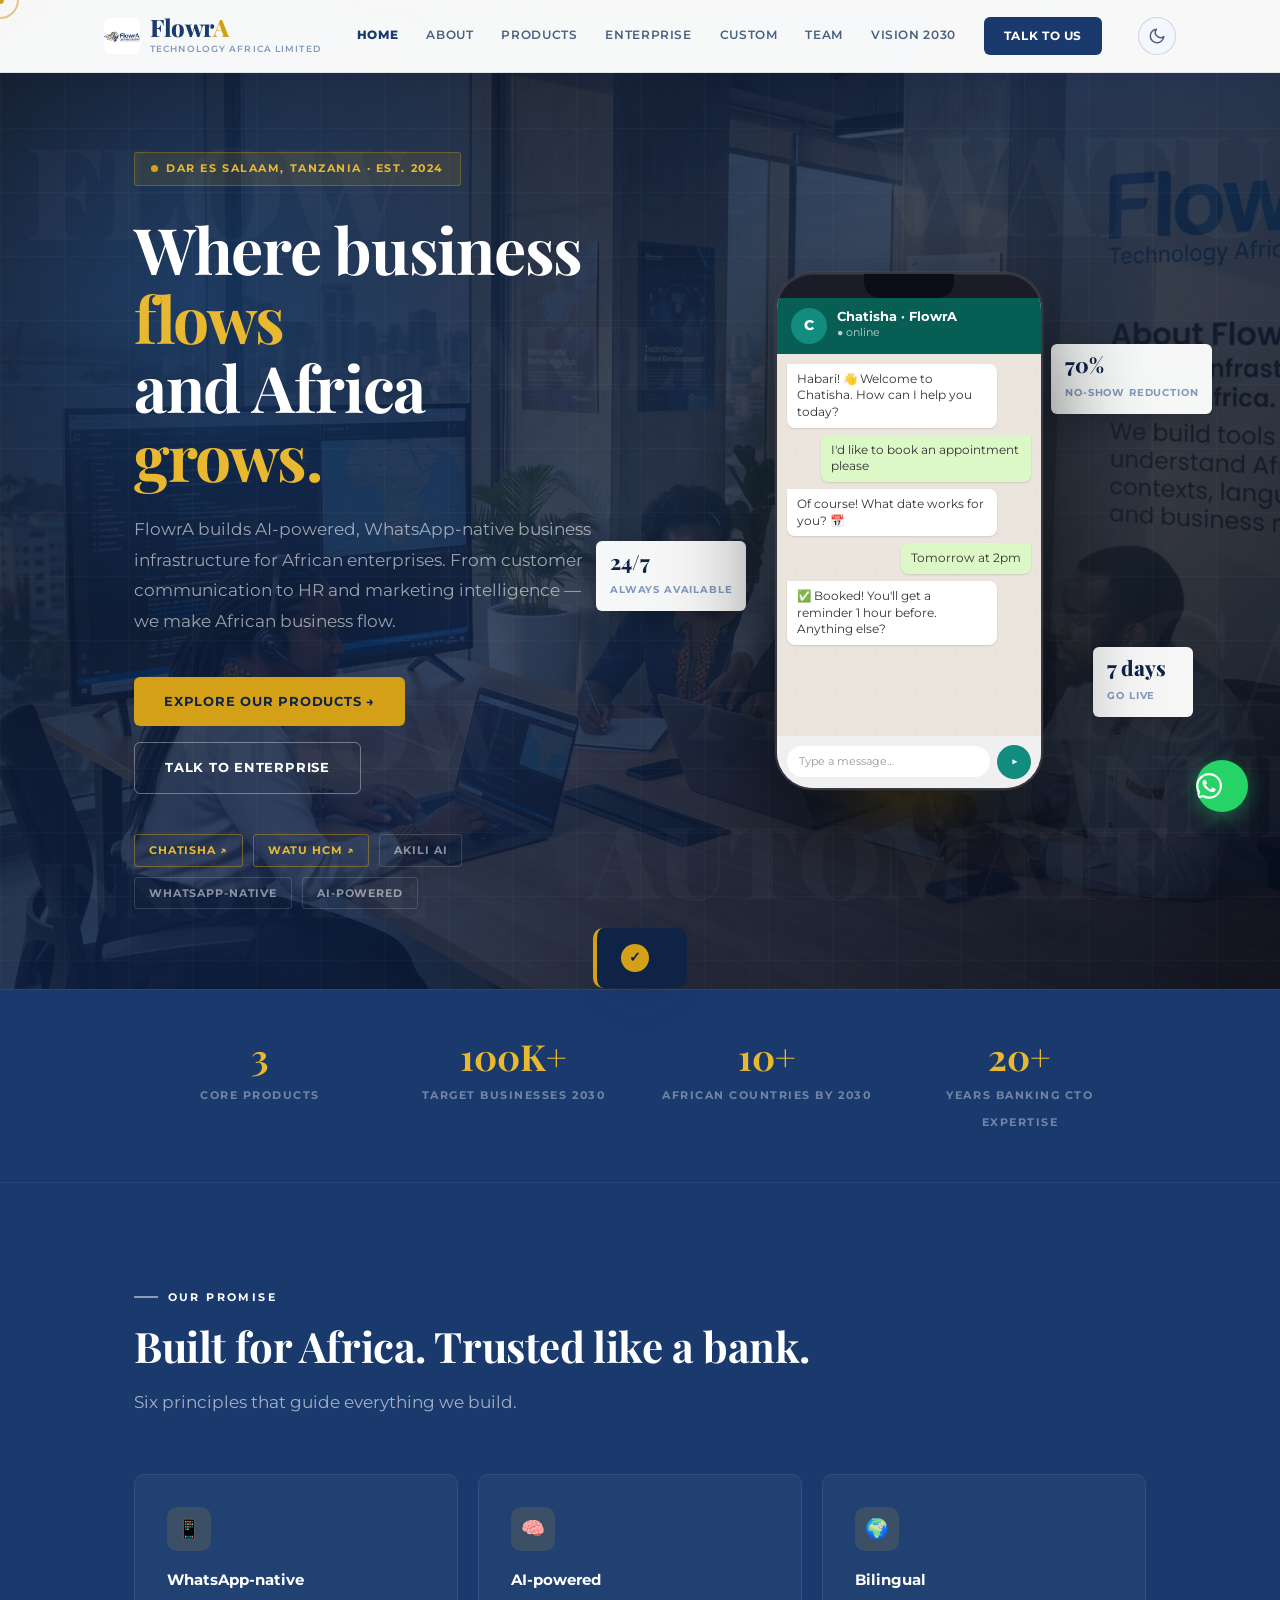
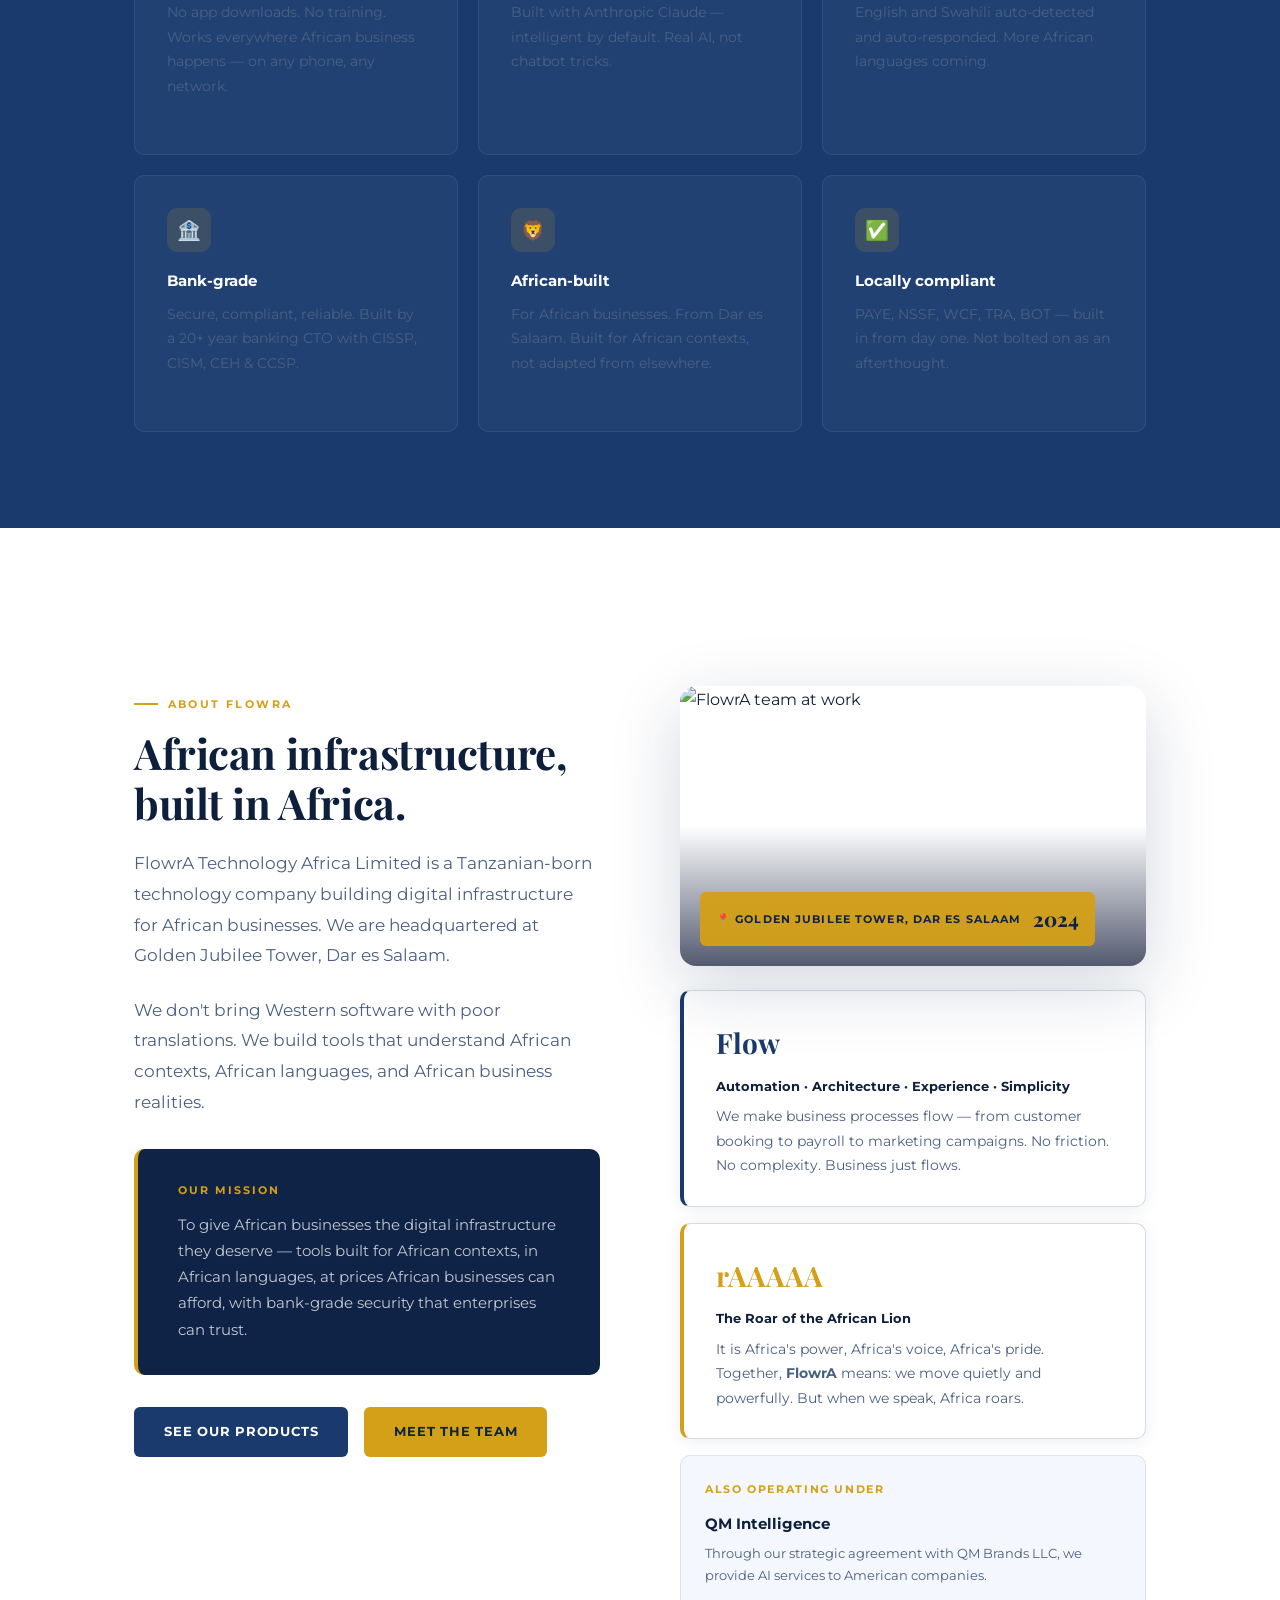
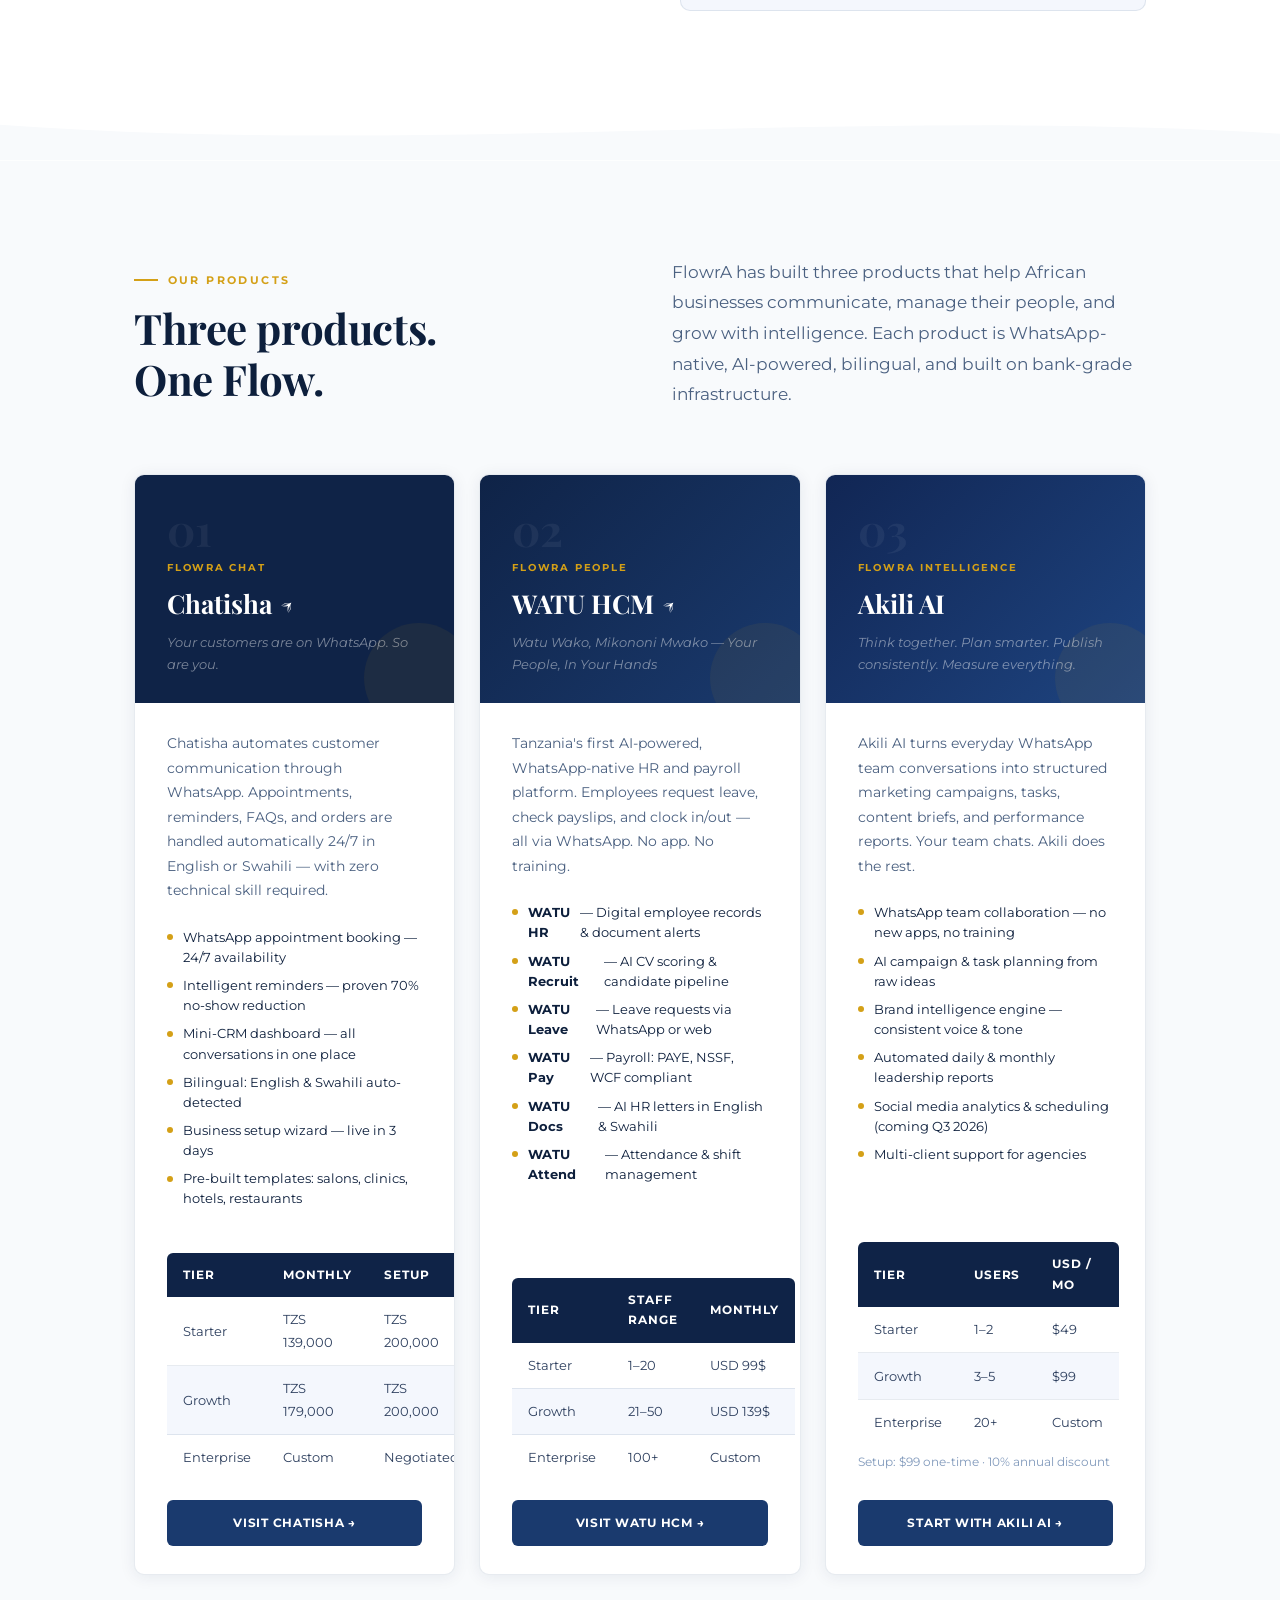
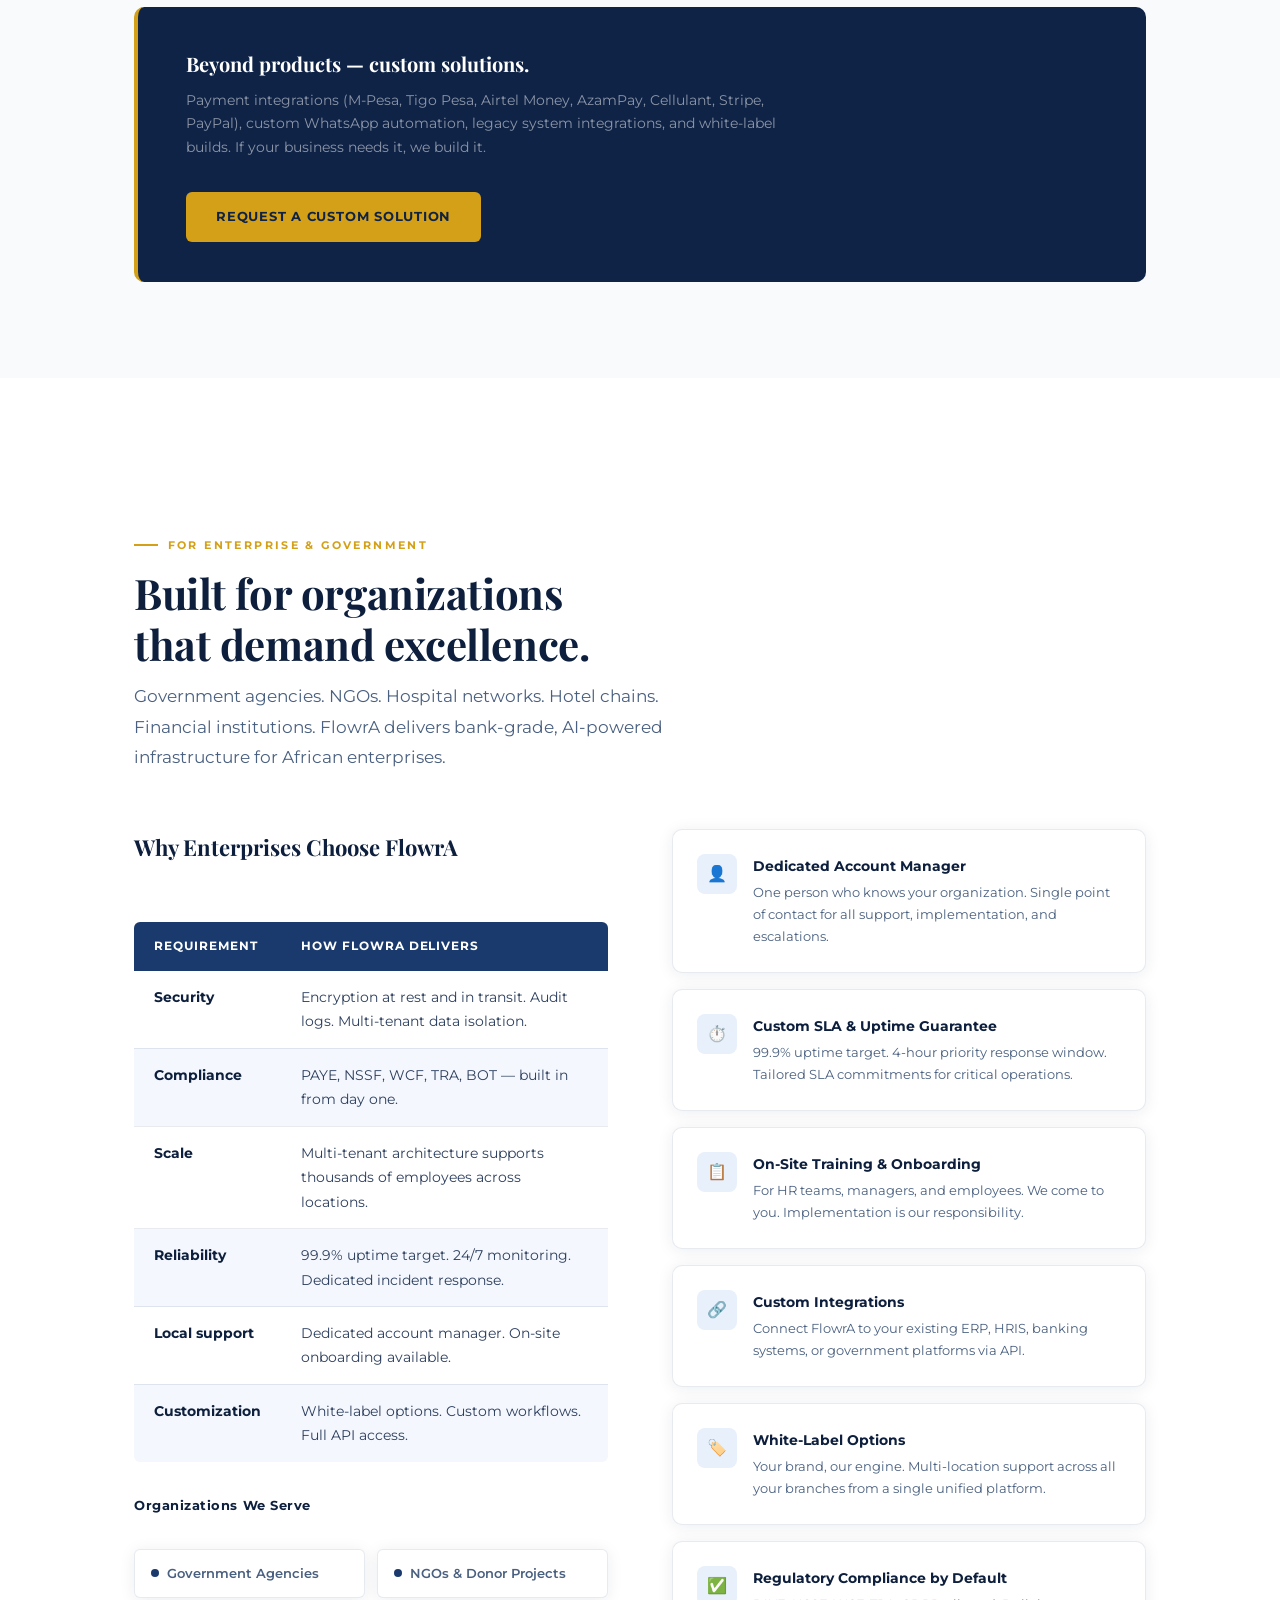
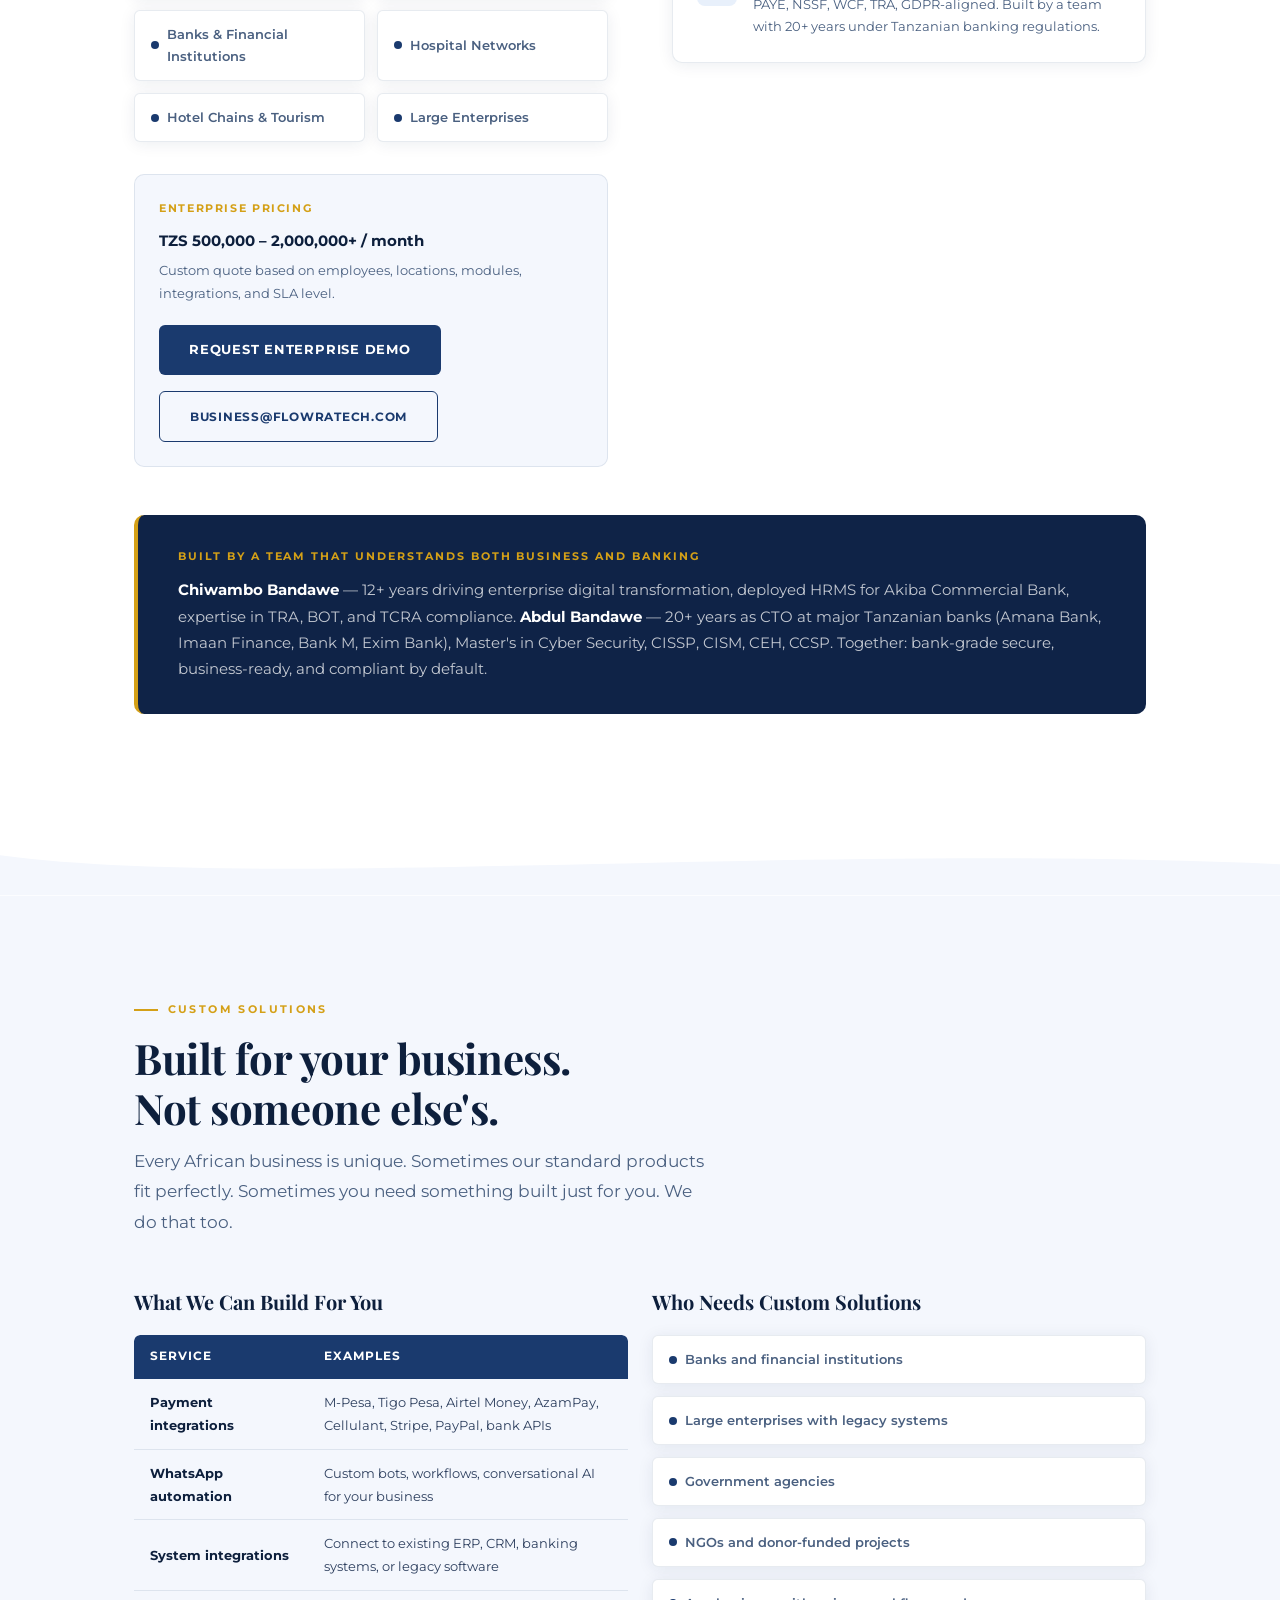
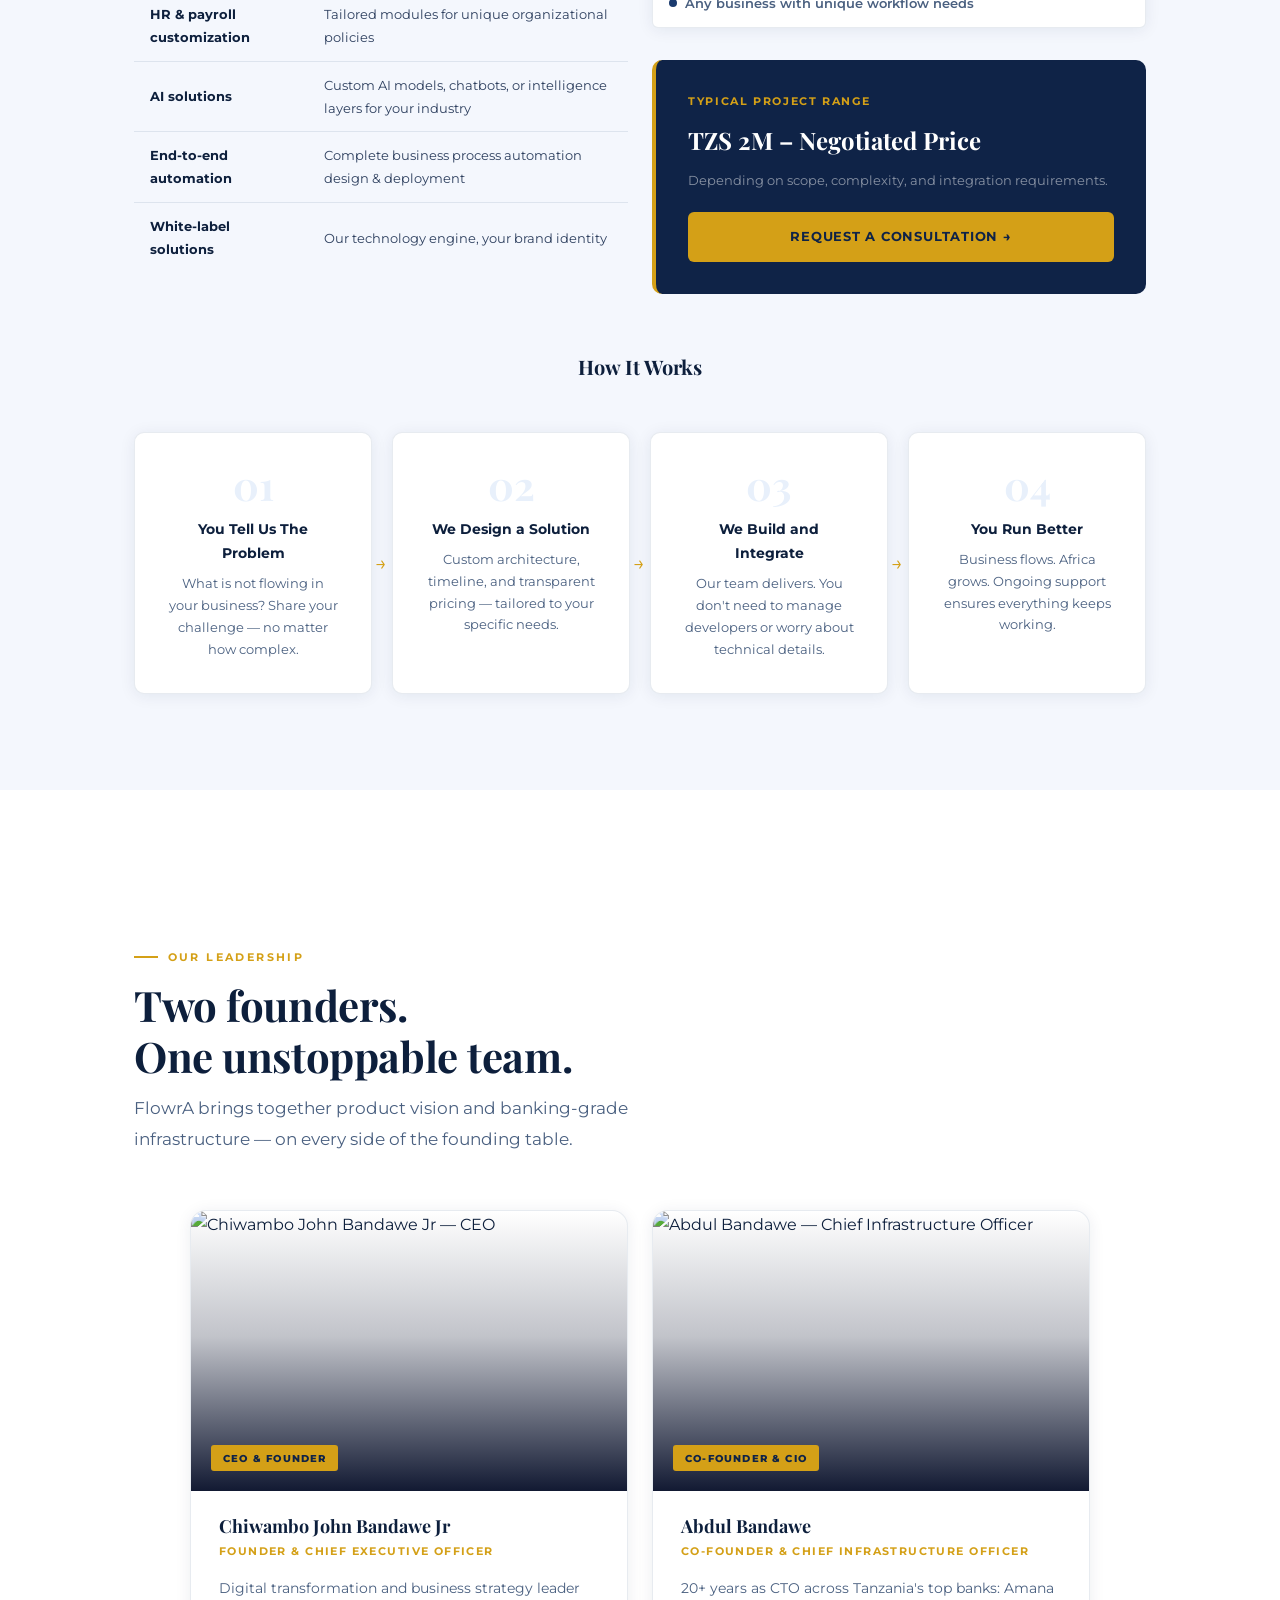
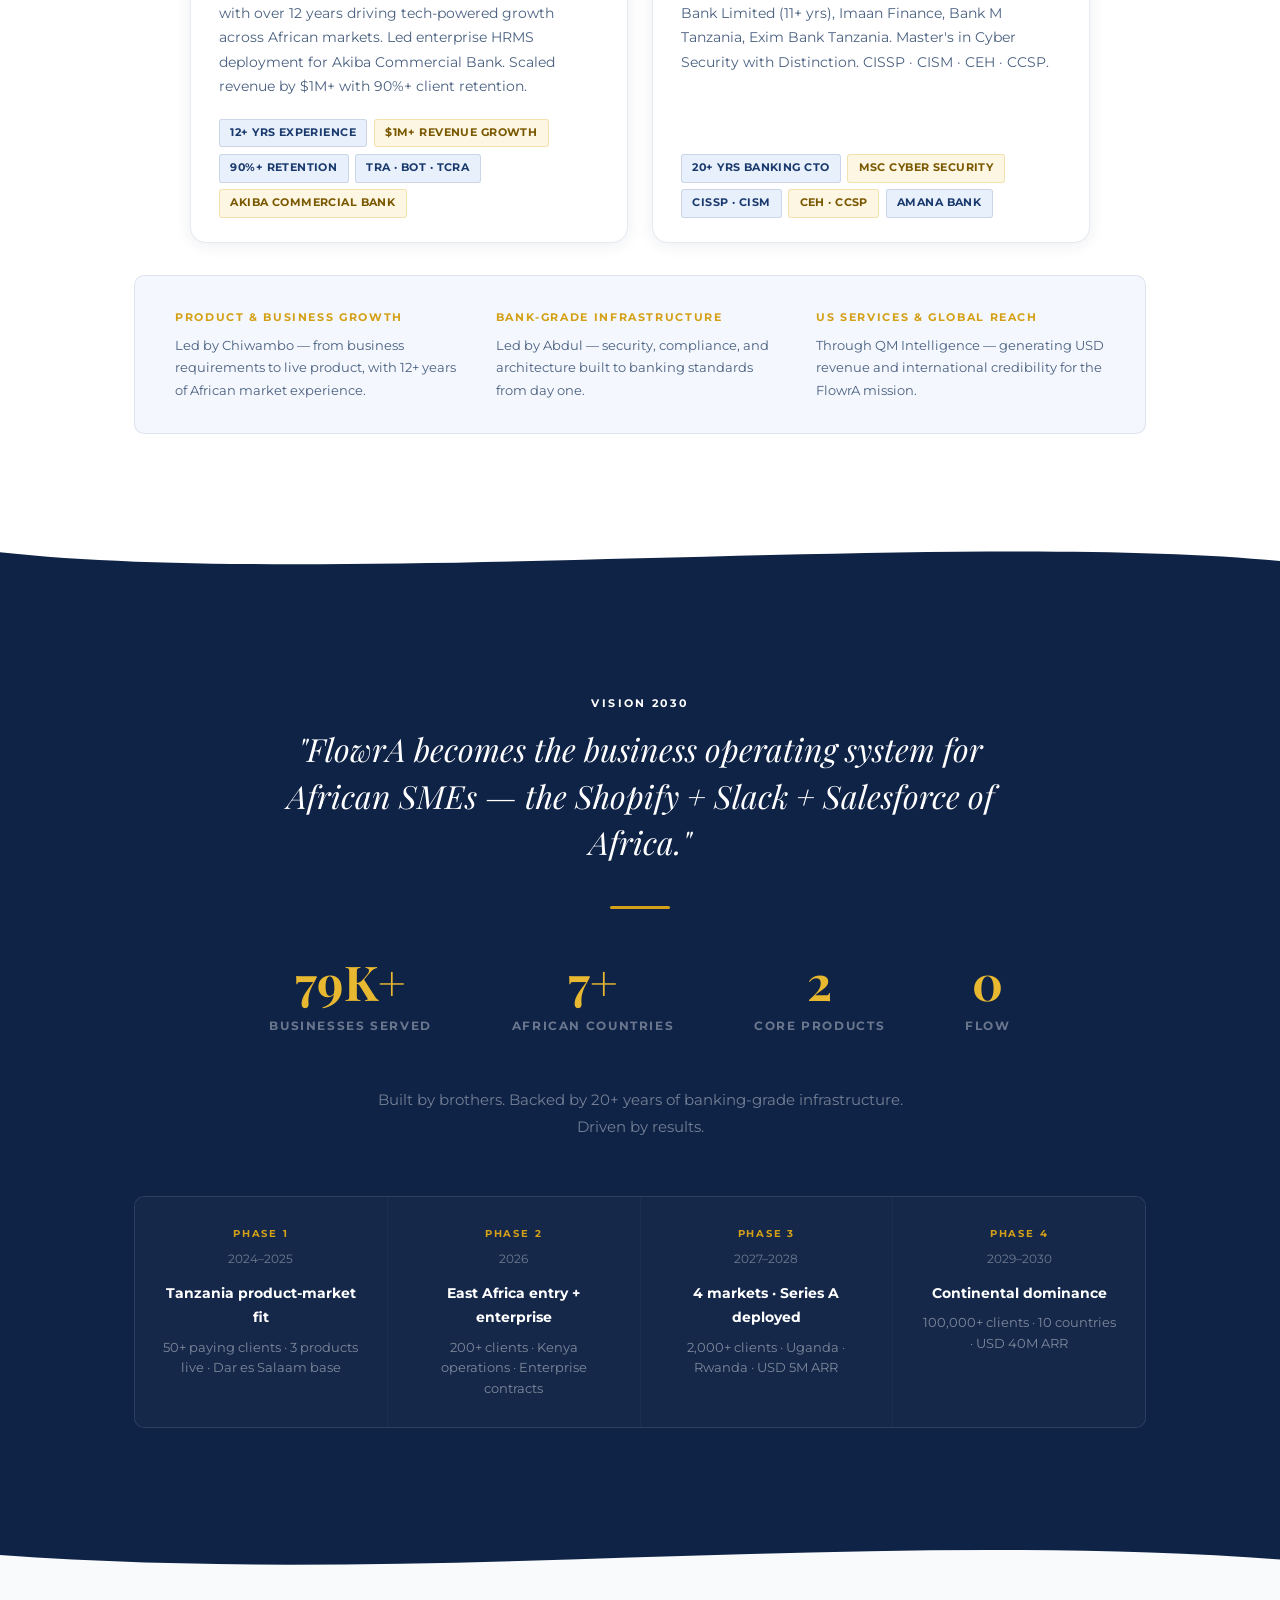
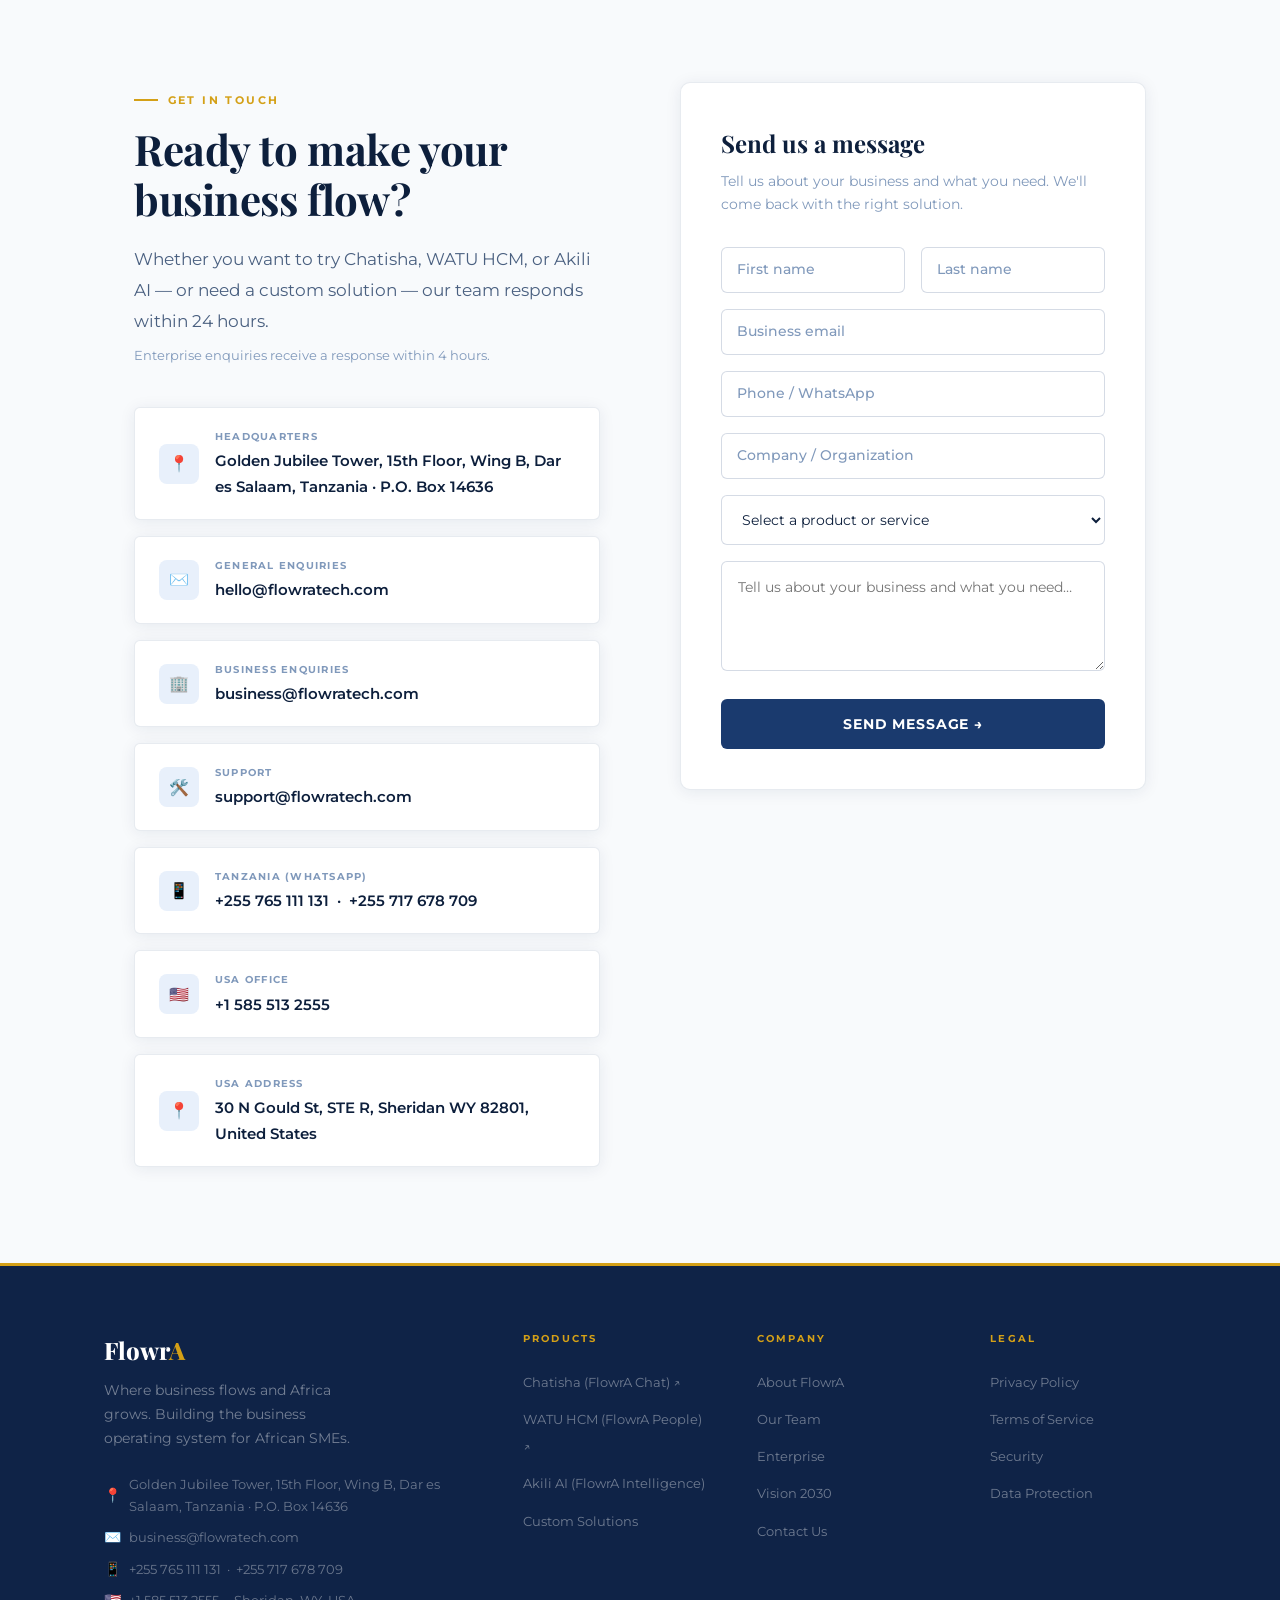
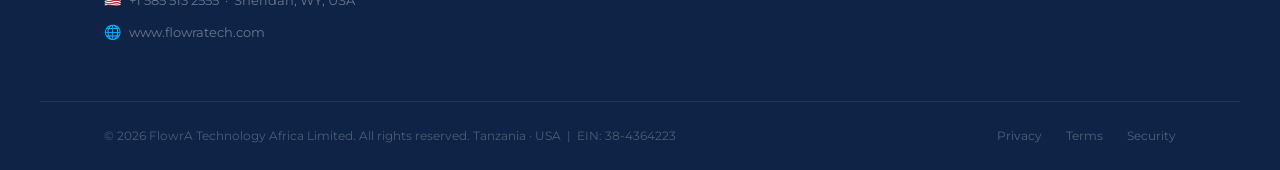
==== index.html @ 3a38d8b1 "Harden nginx: single-source config, HSTS, CSP, no SPA fallback, real 404s - nginx.conf is now tracke" ====
<!DOCTYPE html>
<html lang="en" data-theme="light">
<head>
  <meta charset="UTF-8">
  <meta name="viewport" content="width=device-width, initial-scale=1.0">
  <meta name="description" content="FlowrA Technology Africa Limited — AI-powered, WhatsApp-native business infrastructure for African enterprises. Chatisha, WATU HCM, Akili AI. Built in Dar es Salaam.">
  <meta name="keywords" content="FlowrA, Tanzania, Africa, HR software, WhatsApp automation, AI business tools, Chatisha, WATU HCM, Akili AI, Dar es Salaam">
  <meta name="robots" content="index, follow">
  <meta property="og:title" content="FlowrA Technology Africa — Where Business Flows and Africa Grows">
  <meta property="og:description" content="AI-powered, WhatsApp-native business infrastructure built in Africa for Africa. Chatisha · WATU HCM · Akili AI.">
  <meta property="og:image" content="images/og-image.jpg">
  <meta property="og:type" content="website">
  <meta property="og:url" content="https://www.flowratech.com">
  <meta name="twitter:card" content="summary_large_image">
  <meta name="twitter:title" content="FlowrA Technology Africa">
  <meta name="twitter:description" content="Where business flows and Africa grows.">
  <meta name="twitter:image" content="images/og-image.jpg">
  <link rel="canonical" href="https://www.flowratech.com/">
  <title>FlowrA Technology Africa Limited — Where Business Flows and Africa Grows</title>

  <link rel="icon" href="images/Lion%20Roar%20Flowra.png" type="image/png">
  <link rel="apple-touch-icon" href="images/Lion%20Roar%20Flowra.png">
  <meta name="theme-color" content="#0F2347">
  <link rel="preconnect" href="https://fonts.googleapis.com">
  <link rel="preconnect" href="https://fonts.gstatic.com" crossorigin>
  <link href="https://fonts.googleapis.com/css2?family=Montserrat:wght@300;400;500;600;700;800;900&family=Playfair+Display:ital,wght@0,600;0,700;0,800;1,400&display=swap" rel="stylesheet">
  <link rel="preload" href="images/hero-bg.png" as="image">

  <link rel="stylesheet" href="css/animations.css?v=20261019">
  <link rel="stylesheet" href="css/styles.css?v=20261019">
</head>
<body>

  <!-- Site watermark — lion logo ghost -->
  <div class="site-watermark" aria-hidden="true"></div>

  <!-- Progress Bar -->
  <div id="progress-bar" aria-hidden="true"></div>

  <!-- Loader -->
  <div id="loader" aria-hidden="true" role="status">
    <div class="loader-logo">Flowr<span>A</span></div>
    <div class="loader-tagline">Where business flows and Africa grows</div>
    <div class="loader-bar"><div class="loader-fill"></div></div>
  </div>

  <!-- Custom Cursor -->
  <div id="cursor-dot"  aria-hidden="true"></div>
  <div id="cursor-ring" aria-hidden="true"></div>

  <!-- Toast Notification -->
  <div id="toast" role="alert" aria-live="polite">
    <div class="toast-icon">✓</div>
    <span class="toast-msg"></span>
  </div>

  <!-- ════════════════ NAV ════════════════ -->
  <nav id="nav" role="navigation" aria-label="Main navigation">
    <div class="nav-inner">

      <a href="#home" class="nav-logo" aria-label="FlowrA Home">
        <img src="images/flowra-logo.png" alt="FlowrA" class="nav-logo-img">
        <div>
          <div class="nav-logo-mark">Flowr<span>A</span></div>
          <div class="nav-logo-sub">Technology Africa Limited</div>
        </div>
      </a>

      <div class="nav-links">
        <a href="#home">Home</a>
        <a href="#about">About</a>
        <a href="#products">Products</a>
        <a href="#enterprise">Enterprise</a>
        <a href="#custom">Custom</a>
        <a href="#team">Team</a>
        <a href="#vision">Vision 2030</a>
        <a href="#contact" class="nav-cta">Talk to us</a>
      </div>

      <div class="nav-actions">
        <button id="theme-toggle" class="theme-btn" aria-label="Toggle dark/light mode">
          <!-- Moon: shown in light mode -->
          <svg class="theme-icon icon-moon" viewBox="0 0 24 24" fill="none" stroke="currentColor" stroke-width="2" stroke-linecap="round" stroke-linejoin="round">
            <path d="M21 12.79A9 9 0 1 1 11.21 3 7 7 0 0 0 21 12.79z"/>
          </svg>
          <!-- Sun: shown in dark mode -->
          <svg class="theme-icon icon-sun" viewBox="0 0 24 24" fill="none" stroke="currentColor" stroke-width="2" stroke-linecap="round" stroke-linejoin="round">
            <circle cx="12" cy="12" r="5"/>
            <line x1="12" y1="1"  x2="12" y2="3"/>
            <line x1="12" y1="21" x2="12" y2="23"/>
            <line x1="4.22" y1="4.22"  x2="5.64" y2="5.64"/>
            <line x1="18.36" y1="18.36" x2="19.78" y2="19.78"/>
            <line x1="1"  y1="12" x2="3"  y2="12"/>
            <line x1="21" y1="12" x2="23" y2="12"/>
            <line x1="4.22" y1="19.78" x2="5.64" y2="18.36"/>
            <line x1="18.36" y1="5.64" x2="19.78" y2="4.22"/>
          </svg>
        </button>
        <button class="ham" id="ham" aria-label="Open menu" aria-expanded="false">
          <span></span><span></span><span></span>
        </button>
      </div>

    </div>
  </nav>

  <!-- Mobile Menu -->
  <div class="mob-menu" id="mob-menu" role="dialog" aria-label="Mobile navigation">
    <a href="#home"      >Home</a>
    <a href="#about"     >About</a>
    <a href="#products"  >Products</a>
    <a href="#enterprise">Enterprise</a>
    <a href="#custom"    >Custom Solutions</a>
    <a href="#team"      >Our Team</a>
    <a href="#vision"    >Vision 2030</a>
    <a href="#contact"    class="mob-cta">Talk to us →</a>
  </div>

  <!-- ════════════════ HERO ════════════════ -->
  <section id="home">
    <div id="hero">

      <!-- Background layers -->
      <div class="hero-mesh"  aria-hidden="true"></div>
      <div class="hero-grid"  aria-hidden="true"></div>

      <!-- Floating words -->
      <div class="floating-words" aria-hidden="true">
        <span class="fw" style="--x:2%;  --y:8%;  --sz:clamp(4rem,10vw,12rem); --dur:22s; --dly:0s">FLOW</span>
        <span class="fw" style="--x:54%; --y:52%; --sz:clamp(5rem,14vw,18rem); --dur:29s; --dly:-6s">AFRICA</span>
        <span class="fw" style="--x:14%; --y:65%; --sz:clamp(3.5rem,8vw,10rem);--dur:20s; --dly:-10s">GROW</span>
        <span class="fw" style="--x:68%; --y:6%;  --sz:clamp(4rem,11vw,14rem); --dur:25s; --dly:-14s">WATU</span>
        <span class="fw" style="--x:36%; --y:28%; --sz:clamp(3rem,7vw,9rem);   --dur:33s; --dly:-4s">AKILI</span>
        <span class="fw" style="--x:72%; --y:70%; --sz:clamp(3.5rem,9vw,11rem);--dur:27s; --dly:-18s">CONNECT</span>
        <span class="fw" style="--x:3%;  --y:83%; --sz:clamp(3rem,6vw,8rem);   --dur:21s; --dly:-8s">INNOVATE</span>
        <span class="fw" style="--x:46%; --y:78%; --sz:clamp(3.5rem,8vw,10rem);--dur:24s; --dly:-12s">AUTOMATE</span>
      </div>

      <!-- Hero content grid -->
      <div class="hero-inner">

        <!-- Left: text -->
        <div class="hero-content">
          <div class="hero-badge a1">
            <span class="hero-badge-dot"></span>
            Dar es Salaam, Tanzania · Est. 2024
          </div>
          <h1 class="hero-h1 a2">
            Where business <em>flows</em><br>and Africa <em>grows.</em>
          </h1>
          <p class="hero-sub a3">FlowrA builds AI-powered, WhatsApp-native business infrastructure for African enterprises. From customer communication to HR and marketing intelligence — we make African business flow.</p>
          <div class="hero-btns a4">
            <a href="#products"   class="btn btn-gold">Explore our products →</a>
            <a href="#enterprise" class="btn btn-outline-white">Talk to enterprise</a>
          </div>
          <div class="hero-pills a4">
            <a href="https://www.chatisha.com" target="_blank" rel="noopener noreferrer" class="hero-pill hero-pill-link">Chatisha ↗</a>
            <a href="https://www.watuhcm.com" target="_blank" rel="noopener noreferrer" class="hero-pill hero-pill-link">WATU HCM ↗</a>
            <span class="hero-pill">Akili AI</span>
            <span class="hero-pill">WhatsApp-native</span>
            <span class="hero-pill">AI-powered</span>
          </div>
        </div>

        <!-- Right: phone mockup -->
        <div class="hero-visual a3" aria-label="Chatisha WhatsApp product preview">
          <div class="phone-outer">
            <div class="phone-frame">
              <div class="phone-notch"></div>
              <div class="phone-screen">

                <div class="wa-header">
                  <div class="wa-av">C</div>
                  <div>
                    <div class="wa-name">Chatisha · FlowrA</div>
                    <div class="wa-online">● online</div>
                  </div>
                </div>

                <div class="wa-body" id="wa-messages">
                  <div class="wa-msg wa-recv msg-1"><span>Habari! 👋 Welcome to Chatisha. How can I help you today?</span></div>
                  <div class="wa-msg wa-sent msg-2"><span>I'd like to book an appointment please</span></div>
                  <div class="wa-msg wa-recv msg-3"><span>Of course! What date works for you? 📅</span></div>
                  <div class="wa-msg wa-sent msg-4"><span>Tomorrow at 2pm</span></div>
                  <div class="wa-msg wa-recv msg-5"><span>✅ Booked! You'll get a reminder 1 hour before. Anything else?</span></div>
                </div>

                <div class="wa-input-bar">
                  <div class="wa-input-box">Type a message…</div>
                  <div class="wa-send-btn">▶</div>
                </div>

              </div>
            </div>
            <div class="phone-glow" aria-hidden="true"></div>
          </div>

          <!-- Floating stat badges -->
          <div class="hv-badge hv-b1" aria-label="70% no-show reduction">
            <span class="hv-num">70%</span>
            <span class="hv-lbl">No-show reduction</span>
          </div>
          <div class="hv-badge hv-b2" aria-label="Available 24/7">
            <span class="hv-num">24/7</span>
            <span class="hv-lbl">Always available</span>
          </div>
          <div class="hv-badge hv-b3" aria-label="Go live in 3 days">
            <span class="hv-num">7 days</span>
            <span class="hv-lbl">Go live</span>
          </div>
        </div>

      </div><!-- /hero-inner -->
    </div><!-- /hero -->

    <!-- Stats Bar -->
    <div class="stats-bar">
      <div class="stats-inner reveal-group">
        <div class="stat-item">
          <span class="stat-num counter" data-target="3" data-suffix="">3</span>
          <span class="stat-lbl">Core Products</span>
        </div>
        <div class="stat-item">
          <span class="stat-num counter" data-target="100" data-suffix="K+">100K+</span>
          <span class="stat-lbl">Target Businesses 2030</span>
        </div>
        <div class="stat-item">
          <span class="stat-num counter" data-target="10" data-suffix="+">10+</span>
          <span class="stat-lbl">African Countries by 2030</span>
        </div>
        <div class="stat-item">
          <span class="stat-num counter" data-target="20" data-suffix="+">20+</span>
          <span class="stat-lbl">Years Banking CTO Expertise</span>
        </div>
      </div>
    </div>

    <!-- The FlowrA Promise -->
    <div class="sec sec-navy">
      <div class="wrap">
        <div class="reveal">
          <div class="eyebrow eyebrow-white">Our Promise</div>
          <h2 class="title title-white" style="margin-bottom:1rem">Built for Africa. Trusted like a bank.</h2>
          <p class="subtitle subtitle-white">Six principles that guide everything we build.</p>
        </div>
        <div class="promise-grid reveal-group">
          <div class="promise-card">
            <div class="pc-icon">📱</div>
            <div class="pc-title">WhatsApp-native</div>
            <div class="pc-desc">No app downloads. No training. Works everywhere African business happens — on any phone, any network.</div>
          </div>
          <div class="promise-card">
            <div class="pc-icon">🧠</div>
            <div class="pc-title">AI-powered</div>
            <div class="pc-desc">Built with Anthropic Claude — intelligent by default. Real AI, not chatbot tricks.</div>
          </div>
          <div class="promise-card">
            <div class="pc-icon">🌍</div>
            <div class="pc-title">Bilingual</div>
            <div class="pc-desc">English and Swahili auto-detected and auto-responded. More African languages coming.</div>
          </div>
          <div class="promise-card">
            <div class="pc-icon">🏦</div>
            <div class="pc-title">Bank-grade</div>
            <div class="pc-desc">Secure, compliant, reliable. Built by a 20+ year banking CTO with CISSP, CISM, CEH &amp; CCSP.</div>
          </div>
          <div class="promise-card">
            <div class="pc-icon">🦁</div>
            <div class="pc-title">African-built</div>
            <div class="pc-desc">For African businesses. From Dar es Salaam. Built for African contexts, not adapted from elsewhere.</div>
          </div>
          <div class="promise-card">
            <div class="pc-icon">✅</div>
            <div class="pc-title">Locally compliant</div>
            <div class="pc-desc">PAYE, NSSF, WCF, TRA, BOT — built in from day one. Not bolted on as an afterthought.</div>
          </div>
        </div>
      </div>
    </div>

  </section>

  <!-- Wave: navy → bg -->
  <div class="wave wave-to-bg" aria-hidden="true">
    <svg viewBox="0 0 1440 70" xmlns="http://www.w3.org/2000/svg" preserveAspectRatio="none">
      <path d="M0,35 C360,70 1080,0 1440,35 L1440,70 L0,70 Z"/>
    </svg>
  </div>

  <!-- ════════════════ ABOUT ════════════════ -->
  <section id="about" class="sec">
    <div class="wrap">
      <div class="about-grid">

        <!-- Left: text -->
        <div class="reveal from-left">
          <div class="eyebrow">About FlowrA</div>
          <h2 class="title" style="margin-bottom:1.25rem">African infrastructure,<br>built in Africa.</h2>
          <p class="subtitle" style="margin-bottom:1.5rem">FlowrA Technology Africa Limited is a Tanzanian-born technology company building digital infrastructure for African businesses. We are headquartered at Golden Jubilee Tower, Dar es Salaam.</p>
          <p class="subtitle" style="margin-bottom:2rem">We don't bring Western software with poor translations. We build tools that understand African contexts, African languages, and African business realities.</p>

          <div class="callout" style="margin:0 0 2rem">
            <div class="callout-title">Our Mission</div>
            <div class="callout-body">To give African businesses the digital infrastructure they deserve — tools built for African contexts, in African languages, at prices African businesses can afford, with bank-grade security that enterprises can trust.</div>
          </div>

          <div style="display:flex;gap:1rem;flex-wrap:wrap">
            <a href="#products" class="btn btn-navy">See our products</a>
            <a href="#team"     class="btn btn-gold">Meet the team</a>
          </div>
        </div>

        <!-- Right: photo + name cards -->
        <div class="reveal from-right">
          <!-- Replace with: images/about-team.jpg (800×500 px minimum) -->
          <div class="about-img-frame">
            <img
              src="https://images.unsplash.com/photo-1522202176988-66273c2fd55f?w=700&h=400&fit=crop&q=80"
              alt="FlowrA team at work"
              class="about-img"
              loading="lazy"
            >
            <div class="about-img-badge">
              <div>
                <div class="aib-loc">📍 Golden Jubilee Tower, Dar es Salaam</div>
              </div>
              <div class="aib-year">2024</div>
            </div>
          </div>

          <div class="name-cards">
            <div class="name-card">
              <div class="nc-word">Flow</div>
              <div class="nc-heading">Automation · Architecture · Experience · Simplicity</div>
              <p class="nc-body">We make business processes flow — from customer booking to payroll to marketing campaigns. No friction. No complexity. Business just flows.</p>
            </div>
            <div class="name-card gold">
              <div class="nc-word gold">rAAAAA</div>
              <div class="nc-heading">The Roar of the African Lion</div>
              <p class="nc-body">It is Africa's power, Africa's voice, Africa's pride. Together, <strong>FlowrA</strong> means: we move quietly and powerfully. But when we speak, Africa roars.</p>
            </div>
            <div style="background:var(--bg-3);border:1px solid var(--border);border-radius:var(--r);padding:1.5rem">
              <div style="font-size:.68rem;font-weight:700;letter-spacing:.15em;text-transform:uppercase;color:var(--gold);margin-bottom:.75rem">Also Operating Under</div>
              <div style="font-size:.9375rem;font-weight:700;color:var(--text-dark);margin-bottom:.375rem">QM Intelligence</div>
              <p style="font-size:.84rem;color:var(--text-mid);line-height:1.65">Through our strategic agreement with QM Brands LLC, we provide AI services to American companies.</p>
            </div>
          </div>
        </div>

      </div>
    </div>
  </section>

  <!-- Wave: bg → bg-2 -->
  <div class="wave wave-to-bg2" aria-hidden="true">
    <svg viewBox="0 0 1440 60" xmlns="http://www.w3.org/2000/svg" preserveAspectRatio="none">
      <path d="M0,20 C480,55 960,0 1440,30 L1440,60 L0,60 Z"/>
    </svg>
  </div>

  <!-- ════════════════ PRODUCTS ════════════════ -->
  <section id="products" class="sec sec-off">
    <div class="wrap">

      <div class="products-intro reveal">
        <div>
          <div class="eyebrow">Our Products</div>
          <h2 class="title">Three products.<br>One Flow.</h2>
        </div>
        <div>
          <p class="subtitle">FlowrA has built three products that help African businesses communicate, manage their people, and grow with intelligence. Each product is WhatsApp-native, AI-powered, bilingual, and built on bank-grade infrastructure.</p>
        </div>
      </div>

      <div class="products-grid reveal-group">

        <!-- CHATISHA -->
        <div class="product-card card-tilt">
          <div class="pc-head">
            <div class="pc-head-num">01</div>
            <div class="pc-head-nick">FlowrA Chat</div>
            <a href="https://www.chatisha.com" target="_blank" rel="noopener noreferrer" class="pc-head-name pc-head-link">Chatisha ↗</a>
            <div class="pc-head-tag">Your customers are on WhatsApp. So are you.</div>
          </div>
          <div class="pc-body">
            <p class="pc-desc">Chatisha automates customer communication through WhatsApp. Appointments, reminders, FAQs, and orders are handled automatically 24/7 in English or Swahili — with zero technical skill required.</p>
            <ul class="pc-feats">
              <li>WhatsApp appointment booking — 24/7 availability</li>
              <li>Intelligent reminders — proven 70% no-show reduction</li>
              <li>Mini-CRM dashboard — all conversations in one place</li>
              <li>Bilingual: English &amp; Swahili auto-detected</li>
              <li>Business setup wizard — live in 3 days</li>
              <li>Pre-built templates: salons, clinics, hotels, restaurants</li>
            </ul>
            <table class="pricing-table">
              <thead><tr><th>Tier</th><th>Monthly</th><th>Setup</th></tr></thead>
              <tbody>
                <tr><td>Starter</td><td>TZS 139,000</td><td>TZS 200,000</td></tr>
                <tr><td>Growth</td><td>TZS 179,000</td><td>TZS 200,000</td></tr>
                <tr><td>Enterprise</td><td>Custom</td><td>Negotiated</td></tr>
              </tbody>
            </table>
            <a href="https://www.chatisha.com" target="_blank" rel="noopener noreferrer" class="pc-cta">Visit Chatisha →</a>
          </div>
        </div>

        <!-- WATU HCM -->
        <div class="product-card card-tilt">
          <div class="pc-head" style="background:linear-gradient(135deg,#0F2347,#1A3A6E)">
            <div class="pc-head-num">02</div>
            <div class="pc-head-nick">FlowrA People</div>
            <a href="https://www.watuhcm.com" target="_blank" rel="noopener noreferrer" class="pc-head-name pc-head-link">WATU HCM ↗</a>
            <div class="pc-head-tag">Watu Wako, Mikononi Mwako — Your People, In Your Hands</div>
          </div>
          <div class="pc-body">
            <p class="pc-desc">Tanzania's first AI-powered, WhatsApp-native HR and payroll platform. Employees request leave, check payslips, and clock in/out — all via WhatsApp. No app. No training.</p>
            <ul class="pc-feats">
              <li><strong>WATU HR</strong> — Digital employee records &amp; document alerts</li>
              <li><strong>WATU Recruit</strong> — AI CV scoring &amp; candidate pipeline</li>
              <li><strong>WATU Leave</strong> — Leave requests via WhatsApp or web</li>
              <li><strong>WATU Pay</strong> — Payroll: PAYE, NSSF, WCF compliant</li>
              <li><strong>WATU Docs</strong> — AI HR letters in English &amp; Swahili</li>
              <li><strong>WATU Attend</strong> — Attendance &amp; shift management</li>
            </ul>
            <table class="pricing-table">
              <thead><tr><th>Tier</th><th>Staff Range</th><th>Monthly</th></tr></thead>
              <tbody>
                <tr><td>Starter</td><td>1–20</td><td>USD 99$</td></tr>
                <tr><td>Growth</td><td>21–50</td><td>USD 139$</td></tr>
                <tr><td>Enterprise</td><td>100+</td><td>Custom</td></tr>
              </tbody>
            </table>
            <a href="https://www.watuhcm.com" target="_blank" rel="noopener noreferrer" class="pc-cta">Visit WATU HCM →</a>
          </div>
        </div>

        <!-- AKILI AI -->
        <div class="product-card card-tilt">
          <div class="pc-head" style="background:linear-gradient(135deg,#112654,#1E4480)">
            <div class="pc-head-num">03</div>
            <div class="pc-head-nick">FlowrA Intelligence</div>
            <div class="pc-head-name">Akili AI</div>
            <div class="pc-head-tag">Think together. Plan smarter. Publish consistently. Measure everything.</div>
          </div>
          <div class="pc-body">
            <p class="pc-desc">Akili AI turns everyday WhatsApp team conversations into structured marketing campaigns, tasks, content briefs, and performance reports. Your team chats. Akili does the rest.</p>
            <ul class="pc-feats">
              <li>WhatsApp team collaboration — no new apps, no training</li>
              <li>AI campaign &amp; task planning from raw ideas</li>
              <li>Brand intelligence engine — consistent voice &amp; tone</li>
              <li>Automated daily &amp; monthly leadership reports</li>
              <li>Social media analytics &amp; scheduling (coming Q3 2026)</li>
              <li>Multi-client support for agencies</li>
            </ul>
            <table class="pricing-table">
              <thead><tr><th>Tier</th><th>Users</th><th>USD / mo</th></tr></thead>
              <tbody>
                <tr><td>Starter</td><td>1–2</td><td>$49</td></tr>
                <tr><td>Growth</td><td>3–5</td><td>$99</td></tr>
                <tr><td>Enterprise</td><td>20+</td><td>Custom</td></tr>
              </tbody>
            </table>
            <div style="font-size:.72rem;color:var(--text-muted);margin:.5rem 0">Setup: $99 one-time · 10% annual discount</div>
            <a href="#contact" class="pc-cta">Start with Akili AI →</a>
          </div>
        </div>

      </div><!-- /products-grid -->

      <div class="custom-strip reveal">
        <div>
          <div class="cs-title">Beyond products — custom solutions.</div>
          <p class="cs-desc">Payment integrations (M-Pesa, Tigo Pesa, Airtel Money, AzamPay, Cellulant, Stripe, PayPal), custom WhatsApp automation, legacy system integrations, and white-label builds. If your business needs it, we build it.</p>
        </div>
        <a href="#custom" class="btn btn-gold">Request a custom solution</a>
      </div>

    </div>
  </section>

  <!-- Wave: bg-2 → bg -->
  <div class="wave wave-to-bg" aria-hidden="true">
    <svg viewBox="0 0 1440 60" xmlns="http://www.w3.org/2000/svg" preserveAspectRatio="none">
      <path d="M0,30 C400,60 1000,0 1440,30 L1440,60 L0,60 Z"/>
    </svg>
  </div>

  <!-- ════════════════ ENTERPRISE ════════════════ -->
  <section id="enterprise" class="sec">
    <div class="wrap">
      <div class="reveal">
        <div class="eyebrow">For Enterprise &amp; Government</div>
        <h2 class="title" style="margin-bottom:.75rem">Built for organizations<br>that demand excellence.</h2>
        <p class="subtitle" style="margin-bottom:3.5rem">Government agencies. NGOs. Hospital networks. Hotel chains. Financial institutions. FlowrA delivers bank-grade, AI-powered infrastructure for African enterprises.</p>
      </div>

      <div class="ent-grid">
        <div class="reveal from-left">
          <h3 style="font-family:'Playfair Display',serif;font-size:1.375rem;color:var(--text-dark);margin-bottom:1rem;font-weight:700">Why Enterprises Choose FlowrA</h3>
          <div class="table-scroll">
          <table class="feat-table">
            <thead><tr><th>Requirement</th><th>How FlowrA Delivers</th></tr></thead>
            <tbody>
              <tr><td>Security</td><td>Encryption at rest and in transit. Audit logs. Multi-tenant data isolation.</td></tr>
              <tr><td>Compliance</td><td>PAYE, NSSF, WCF, TRA, BOT — built in from day one.</td></tr>
              <tr><td>Scale</td><td>Multi-tenant architecture supports thousands of employees across locations.</td></tr>
              <tr><td>Reliability</td><td>99.9% uptime target. 24/7 monitoring. Dedicated incident response.</td></tr>
              <tr><td>Local support</td><td>Dedicated account manager. On-site onboarding available.</td></tr>
              <tr><td>Customization</td><td>White-label options. Custom workflows. Full API access.</td></tr>
            </tbody>
          </table>
          </div><!-- /table-scroll -->

          <div style="margin-top:2rem">
            <h4 style="font-size:.84rem;font-weight:700;color:var(--text-dark);margin-bottom:1rem;letter-spacing:.04em">Organizations We Serve</h4>
            <div class="ent-clients">
              <div class="ent-pill">Government Agencies</div>
              <div class="ent-pill">NGOs &amp; Donor Projects</div>
              <div class="ent-pill">Banks &amp; Financial Institutions</div>
              <div class="ent-pill">Hospital Networks</div>
              <div class="ent-pill">Hotel Chains &amp; Tourism</div>
              <div class="ent-pill">Large Enterprises</div>
            </div>
          </div>

          <div style="margin-top:2rem;padding:1.5rem;background:var(--bg-3);border:1px solid var(--border);border-radius:var(--r)">
            <div style="font-size:.68rem;font-weight:700;letter-spacing:.15em;text-transform:uppercase;color:var(--gold);margin-bottom:.625rem">Enterprise Pricing</div>
            <div style="font-size:.9375rem;font-weight:700;color:var(--text-dark);margin-bottom:.375rem">TZS 500,000 – 2,000,000+ / month</div>
            <p style="font-size:.84rem;color:var(--text-mid)">Custom quote based on employees, locations, modules, integrations, and SLA level.</p>
            <div style="display:flex;gap:1rem;margin-top:1.25rem;flex-wrap:wrap">
              <a href="#contact" class="btn btn-navy">Request enterprise demo</a>
              <a href="mailto:business@flowratech.com" class="btn btn-outline-navy" style="font-size:.78rem">business@flowratech.com</a>
            </div>
          </div>
        </div>

        <div class="ent-features reveal from-right">
          <div class="ent-feat">
            <div class="ef-ico">👤</div>
            <div><div class="ef-title">Dedicated Account Manager</div><div class="ef-desc">One person who knows your organization. Single point of contact for all support, implementation, and escalations.</div></div>
          </div>
          <div class="ent-feat">
            <div class="ef-ico">⏱️</div>
            <div><div class="ef-title">Custom SLA &amp; Uptime Guarantee</div><div class="ef-desc">99.9% uptime target. 4-hour priority response window. Tailored SLA commitments for critical operations.</div></div>
          </div>
          <div class="ent-feat">
            <div class="ef-ico">📋</div>
            <div><div class="ef-title">On-Site Training &amp; Onboarding</div><div class="ef-desc">For HR teams, managers, and employees. We come to you. Implementation is our responsibility.</div></div>
          </div>
          <div class="ent-feat">
            <div class="ef-ico">🔗</div>
            <div><div class="ef-title">Custom Integrations</div><div class="ef-desc">Connect FlowrA to your existing ERP, HRIS, banking systems, or government platforms via API.</div></div>
          </div>
          <div class="ent-feat">
            <div class="ef-ico">🏷️</div>
            <div><div class="ef-title">White-Label Options</div><div class="ef-desc">Your brand, our engine. Multi-location support across all your branches from a single unified platform.</div></div>
          </div>
          <div class="ent-feat">
            <div class="ef-ico">✅</div>
            <div><div class="ef-title">Regulatory Compliance by Default</div><div class="ef-desc">PAYE, NSSF, WCF, TRA, GDPR-aligned. Built by a team with 20+ years under Tanzanian banking regulations.</div></div>
          </div>
        </div>
      </div>

      <div class="callout reveal" style="margin-top:3rem">
        <div class="callout-title">Built by a Team That Understands Both Business and Banking</div>
        <div class="callout-body"><strong>Chiwambo Bandawe</strong> — 12+ years driving enterprise digital transformation, deployed HRMS for Akiba Commercial Bank, expertise in TRA, BOT, and TCRA compliance. <strong>Abdul Bandawe</strong> — 20+ years as CTO at major Tanzanian banks (Amana Bank, Imaan Finance, Bank M, Exim Bank), Master's in Cyber Security, CISSP, CISM, CEH, CCSP. Together: bank-grade secure, business-ready, and compliant by default.</div>
      </div>
    </div>
  </section>

  <!-- Wave: bg → bg-3 -->
  <div class="wave wave-to-bg3" aria-hidden="true">
    <svg viewBox="0 0 1440 60" xmlns="http://www.w3.org/2000/svg" preserveAspectRatio="none">
      <path d="M0,15 C300,55 900,0 1440,25 L1440,60 L0,60 Z"/>
    </svg>
  </div>

  <!-- ════════════════ CUSTOM SOLUTIONS ════════════════ -->
  <section id="custom" class="sec sec-tint">
    <div class="wrap">
      <div class="reveal">
        <div class="eyebrow">Custom Solutions</div>
        <h2 class="title" style="margin-bottom:.75rem">Built for your business.<br>Not someone else's.</h2>
        <p class="subtitle" style="margin-bottom:3rem">Every African business is unique. Sometimes our standard products fit perfectly. Sometimes you need something built just for you. We do that too.</p>
      </div>

      <div class="custom-table-wrap reveal-group">
        <div>
          <h3 style="font-family:'Playfair Display',serif;font-size:1.25rem;color:var(--text-dark);margin-bottom:1rem;font-weight:700">What We Can Build For You</h3>
          <div class="table-scroll">
          <table class="custom-table">
            <thead><tr><th>Service</th><th>Examples</th></tr></thead>
            <tbody>
              <tr><td>Payment integrations</td><td>M-Pesa, Tigo Pesa, Airtel Money, AzamPay, Cellulant, Stripe, PayPal, bank APIs</td></tr>
              <tr><td>WhatsApp automation</td><td>Custom bots, workflows, conversational AI for your business</td></tr>
              <tr><td>System integrations</td><td>Connect to existing ERP, CRM, banking systems, or legacy software</td></tr>
              <tr><td>HR &amp; payroll customization</td><td>Tailored modules for unique organizational policies</td></tr>
              <tr><td>AI solutions</td><td>Custom AI models, chatbots, or intelligence layers for your industry</td></tr>
              <tr><td>End-to-end automation</td><td>Complete business process automation design &amp; deployment</td></tr>
              <tr><td>White-label solutions</td><td>Our technology engine, your brand identity</td></tr>
            </tbody>
          </table>
          </div><!-- /table-scroll -->
        </div>
        <div>
          <h3 style="font-family:'Playfair Display',serif;font-size:1.25rem;color:var(--text-dark);margin-bottom:1rem;font-weight:700">Who Needs Custom Solutions</h3>
          <div style="display:flex;flex-direction:column;gap:.75rem;margin-bottom:2rem">
            <div class="ent-pill">Banks and financial institutions</div>
            <div class="ent-pill">Large enterprises with legacy systems</div>
            <div class="ent-pill">Government agencies</div>
            <div class="ent-pill">NGOs and donor-funded projects</div>
            <div class="ent-pill">Any business with unique workflow needs</div>
          </div>
          <div style="background:var(--navy-dark);border-radius:var(--r);padding:2rem;border-left:4px solid var(--gold)">
            <div style="font-size:.68rem;font-weight:700;letter-spacing:.15em;text-transform:uppercase;color:var(--gold);margin-bottom:.625rem">Typical Project Range</div>
            <div style="font-family:'Playfair Display',serif;font-size:1.5rem;font-weight:700;color:#fff;margin-bottom:.5rem">TZS 2M – Negotiated Price</div>
            <p style="font-size:.84rem;color:rgba(255,255,255,.5);margin-bottom:1.25rem">Depending on scope, complexity, and integration requirements.</p>
            <a href="#contact" class="btn btn-gold" style="width:100%;justify-content:center">Request a consultation →</a>
          </div>
        </div>
      </div>

      <div style="margin-top:3.5rem">
        <h3 style="font-family:'Playfair Display',serif;font-size:1.25rem;color:var(--text-dark);margin-bottom:2rem;font-weight:700;text-align:center" class="reveal">How It Works</h3>
        <div class="how-grid reveal-group">
          <div class="how-step">
            <div class="how-num">01</div>
            <div class="how-title">You Tell Us The Problem</div>
            <div class="how-desc">What is not flowing in your business? Share your challenge — no matter how complex.</div>
          </div>
          <div class="how-step">
            <div class="how-num">02</div>
            <div class="how-title">We Design a Solution</div>
            <div class="how-desc">Custom architecture, timeline, and transparent pricing — tailored to your specific needs.</div>
          </div>
          <div class="how-step">
            <div class="how-num">03</div>
            <div class="how-title">We Build and Integrate</div>
            <div class="how-desc">Our team delivers. You don't need to manage developers or worry about technical details.</div>
          </div>
          <div class="how-step">
            <div class="how-num">04</div>
            <div class="how-title">You Run Better</div>
            <div class="how-desc">Business flows. Africa grows. Ongoing support ensures everything keeps working.</div>
          </div>
        </div>
      </div>
    </div>
  </section>

  <!-- Wave: bg-3 → bg -->
  <div class="wave wave-to-bg" aria-hidden="true">
    <svg viewBox="0 0 1440 60" xmlns="http://www.w3.org/2000/svg" preserveAspectRatio="none">
      <path d="M0,40 C480,10 960,60 1440,20 L1440,60 L0,60 Z"/>
    </svg>
  </div>

  <!-- ════════════════ TEAM ════════════════ -->
  <section id="team" class="sec">
    <div class="wrap">
      <div class="reveal">
        <div class="eyebrow">Our Leadership</div>
        <h2 class="title" style="margin-bottom:.75rem">Two founders.<br>One unstoppable team.</h2>
        <p class="subtitle">FlowrA brings together product vision and banking-grade infrastructure — on every side of the founding table.</p>
      </div>

      <div class="team-grid reveal-group">

        <!-- Chiwambo Bandawe -->
        <!-- Replace photo with: images/founder-chiwambo.jpg (400×500 px min) -->
        <div class="founder-card card-tilt">
          <div class="fc-photo-wrap">
            <img
              src="https://images.unsplash.com/photo-1560250097-0b93528c311a?w=500&h=560&fit=crop&q=80"
              alt="Chiwambo John Bandawe Jr — CEO"
              class="fc-photo"
              loading="lazy"
            >
            <div class="fc-photo-overlay">
              <span class="fc-role-badge">CEO &amp; Founder</span>
            </div>
          </div>
          <div class="fc-content">
            <h3 class="fc-name">Chiwambo John Bandawe Jr</h3>
            <div class="fc-title-line">Founder &amp; Chief Executive Officer</div>
            <p class="fc-bio">Digital transformation and business strategy leader with over 12 years driving tech-powered growth across African markets. Led enterprise HRMS deployment for Akiba Commercial Bank. Scaled revenue by $1M+ with 90%+ client retention.</p>
            <div class="fc-tags">
              <span class="fc-tag">12+ Yrs Experience</span>
              <span class="fc-tag g">$1M+ Revenue Growth</span>
              <span class="fc-tag">90%+ Retention</span>
              <span class="fc-tag">TRA · BOT · TCRA</span>
              <span class="fc-tag g">Akiba Commercial Bank</span>
            </div>
          </div>
        </div>

        <!-- Abdul Bandawe -->
        <!-- Replace photo with: images/founder-abdul.jpg (400×500 px min) -->
        <div class="founder-card card-tilt">
          <div class="fc-photo-wrap">
            <img
              src="https://images.unsplash.com/photo-1519085360753-af0119f7cbe7?w=500&h=560&fit=crop&q=80"
              alt="Abdul Bandawe — Chief Infrastructure Officer"
              class="fc-photo"
              loading="lazy"
            >
            <div class="fc-photo-overlay">
              <span class="fc-role-badge">Co-Founder &amp; CIO</span>
            </div>
          </div>
          <div class="fc-content">
            <h3 class="fc-name">Abdul Bandawe</h3>
            <div class="fc-title-line">Co-Founder &amp; Chief Infrastructure Officer</div>
            <p class="fc-bio">20+ years as CTO across Tanzania's top banks: Amana Bank Limited (11+ yrs), Imaan Finance, Bank M Tanzania, Exim Bank Tanzania. Master's in Cyber Security with Distinction. CISSP · CISM · CEH · CCSP.</p>
            <div class="fc-tags">
              <span class="fc-tag">20+ Yrs Banking CTO</span>
              <span class="fc-tag g">MSc Cyber Security</span>
              <span class="fc-tag">CISSP · CISM</span>
              <span class="fc-tag g">CEH · CCSP</span>
              <span class="fc-tag">Amana Bank</span>
            </div>
          </div>
        </div>

      </div><!-- /team-grid -->

      <div class="team-strength reveal-group">
        <div class="ts-item">
          <h4>Product &amp; Business Growth</h4>
          <p>Led by Chiwambo — from business requirements to live product, with 12+ years of African market experience.</p>
        </div>
        <div class="ts-item">
          <h4>Bank-Grade Infrastructure</h4>
          <p>Led by Abdul — security, compliance, and architecture built to banking standards from day one.</p>
        </div>
        <div class="ts-item">
          <h4>US Services &amp; Global Reach</h4>
          <p>Through QM Intelligence — generating USD revenue and international credibility for the FlowrA mission.</p>
        </div>
      </div>
    </div>
  </section>

  <!-- Wave: bg → dark navy -->
  <div class="wave wave-to-navy" aria-hidden="true">
    <svg viewBox="0 0 1440 70" xmlns="http://www.w3.org/2000/svg" preserveAspectRatio="none">
      <path d="M0,25 C360,65 1080,0 1440,35 L1440,70 L0,70 Z"/>
    </svg>
  </div>

  <!-- ════════════════ VISION ════════════════ -->
  <section id="vision" class="sec sec-dark">
    <div class="wrap" style="text-align:center">
      <div class="reveal">
        <div class="eyebrow eyebrow-white eyebrow-center">Vision 2030</div>
        <p class="vision-quote">"FlowrA becomes the business operating system for African SMEs — the Shopify + Slack + Salesforce of Africa."</p>
        <div class="vision-divider"></div>
      </div>

      <div class="vision-stats reveal-group">
        <div>
          <span class="vs-num counter" data-target="100" data-suffix="K+">100K+</span>
          <span class="vs-lbl">Businesses served</span>
        </div>
        <div>
          <span class="vs-num counter" data-target="10" data-suffix="+">10+</span>
          <span class="vs-lbl">African countries</span>
        </div>
        <div>
          <span class="vs-num counter" data-target="3" data-suffix="">3</span>
          <span class="vs-lbl">Core products</span>
        </div>
        <div>
          <span class="vs-num counter" data-target="1" data-suffix="">1</span>
          <span class="vs-lbl">Flow</span>
        </div>
      </div>

      <p class="vision-sub reveal">Built by brothers. Backed by 20+ years of banking-grade infrastructure. Driven by results.</p>

      <div class="vision-phase-grid reveal-group">
        <div class="vp-card">
          <div class="vp-phase">Phase 1</div>
          <div class="vp-period">2024–2025</div>
          <div class="vp-focus">Tanzania product-market fit</div>
          <div class="vp-milestone">50+ paying clients · 3 products live · Dar es Salaam base</div>
        </div>
        <div class="vp-card">
          <div class="vp-phase">Phase 2</div>
          <div class="vp-period">2026</div>
          <div class="vp-focus">East Africa entry + enterprise</div>
          <div class="vp-milestone">200+ clients · Kenya operations · Enterprise contracts</div>
        </div>
        <div class="vp-card">
          <div class="vp-phase">Phase 3</div>
          <div class="vp-period">2027–2028</div>
          <div class="vp-focus">4 markets · Series A deployed</div>
          <div class="vp-milestone">2,000+ clients · Uganda · Rwanda · USD 5M ARR</div>
        </div>
        <div class="vp-card">
          <div class="vp-phase">Phase 4</div>
          <div class="vp-period">2029–2030</div>
          <div class="vp-focus">Continental dominance</div>
          <div class="vp-milestone">100,000+ clients · 10 countries · USD 40M ARR</div>
        </div>
      </div>
    </div>
  </section>

  <!-- Wave: dark navy → bg-2 -->
  <div class="wave wave-to-bg2" aria-hidden="true" style="background:#0F2347">
    <svg viewBox="0 0 1440 70" xmlns="http://www.w3.org/2000/svg" preserveAspectRatio="none">
      <path d="M0,35 C480,70 960,5 1440,40 L1440,70 L0,70 Z"/>
    </svg>
  </div>

  <!-- ════════════════ CONTACT ════════════════ -->
  <section id="contact" class="sec sec-off">
    <div class="wrap">
      <div class="contact-grid">

        <!-- Info -->
        <div class="reveal from-left">
          <div class="eyebrow">Get In Touch</div>
          <h2 class="title" style="margin-bottom:1.25rem">Ready to make your<br>business flow?</h2>
          <p class="subtitle" style="margin-bottom:.5rem">Whether you want to try Chatisha, WATU HCM, or Akili AI — or need a custom solution — our team responds within 24 hours.</p>
          <p style="font-size:.84rem;color:var(--text-muted);margin-bottom:2rem">Enterprise enquiries receive a response within 4 hours.</p>

          <div class="contact-info-items">
            <div class="ci">
              <div class="ci-ico">📍</div>
              <div><div class="ci-label">Headquarters</div><div class="ci-val">Golden Jubilee Tower, 15th Floor, Wing B, Dar es Salaam, Tanzania &middot; P.O. Box 14636</div></div>
            </div>
            <div class="ci">
              <div class="ci-ico">✉️</div>
              <div><div class="ci-label">General Enquiries</div><div class="ci-val">hello@flowratech.com</div></div>
            </div>
            <div class="ci">
              <div class="ci-ico">🏢</div>
              <div><div class="ci-label">Business Enquiries</div><div class="ci-val">business@flowratech.com</div></div>
            </div>
            <div class="ci">
              <div class="ci-ico">🛠️</div>
              <div><div class="ci-label">Support</div><div class="ci-val">support@flowratech.com</div></div>
            </div>
            <div class="ci">
              <div class="ci-ico">📱</div>
              <div><div class="ci-label">Tanzania (WhatsApp)</div><div class="ci-val">+255 765 111 131 &nbsp;·&nbsp; +255 717 678 709</div></div>
            </div>
            <div class="ci">
              <div class="ci-ico">🇺🇸</div>
              <div><div class="ci-label">USA Office</div><div class="ci-val">+1 585 513 2555</div></div>
            </div>
            <div class="ci">
              <div class="ci-ico">📍</div>
              <div><div class="ci-label">USA Address</div><div class="ci-val">30 N Gould St, STE R, Sheridan WY 82801, United States</div></div>
            </div>
          </div>
        </div>

        <!-- Form -->
        <div class="reveal from-right">
          <div class="contact-form">
            <div class="form-title">Send us a message</div>
            <div class="form-sub">Tell us about your business and what you need. We'll come back with the right solution.</div>

            <form id="contact-form" novalidate>
              <input type="hidden" name="access_key" value="28d21b14-8cb2-4ba8-b151-0e7a9ee998d2">
              <input type="hidden" name="subject"    value="New Enquiry — FlowrA Website">
              <input type="hidden" name="from_name"  value="FlowrA Website">
              <input type="checkbox" name="botcheck" style="display:none" tabindex="-1" autocomplete="off">
              <div class="form-row">
                <div class="fg">
                  <input type="text" id="first-name" name="first-name" placeholder=" " required autocomplete="given-name">
                  <label for="first-name">First name</label>
                </div>
                <div class="fg">
                  <input type="text" id="last-name" name="last-name" placeholder=" " required autocomplete="family-name">
                  <label for="last-name">Last name</label>
                </div>
              </div>
              <div class="fg">
                <input type="email" id="email" name="email" placeholder=" " required autocomplete="email">
                <label for="email">Business email</label>
              </div>
              <div class="fg">
                <input type="tel" id="phone" name="phone" placeholder=" " autocomplete="tel">
                <label for="phone">Phone / WhatsApp</label>
              </div>
              <div class="fg">
                <input type="text" id="company" name="company" placeholder=" " autocomplete="organization">
                <label for="company">Company / Organization</label>
              </div>
              <div class="fg">
                <select id="interest" name="interest">
                  <option value="" disabled selected>Select a product or service</option>
                  <option>Chatisha (FlowrA Chat)</option>
                  <option>WATU HCM (FlowrA People)</option>
                  <option>Akili AI (FlowrA Intelligence)</option>
                  <option>Custom solution / integration</option>
                  <option>Enterprise &amp; government</option>
                  <option>General enquiry</option>
                </select>
              </div>
              <div class="fg textarea-fg">
                <textarea id="message" name="message" placeholder="Tell us about your business and what you need…" rows="4"></textarea>
              </div>
              <button type="submit" class="submit-btn">Send message →</button>
            </form>
          </div>
        </div>

      </div>
    </div>
  </section>

  <!-- ════════════════ FOOTER ════════════════ -->
  <footer>
    <div class="footer-top">
      <div>
        <div class="footer-brand-mark">Flowr<span>A</span></div>
        <p class="footer-tagline">Where business flows and Africa grows. Building the business operating system for African SMEs.</p>
        <div class="footer-ci"><span>📍</span>Golden Jubilee Tower, 15th Floor, Wing B, Dar es Salaam, Tanzania &middot; P.O. Box 14636</div>
        <div class="footer-ci"><span>✉️</span>business@flowratech.com</div>
        <div class="footer-ci"><span>📱</span>+255 765 111 131 &nbsp;·&nbsp; +255 717 678 709</div>
        <div class="footer-ci"><span>🇺🇸</span>+1 585 513 2555 &nbsp;·&nbsp; Sheridan, WY, USA</div>
        <div class="footer-ci"><span>🌐</span>www.flowratech.com</div>
      </div>
      <div class="footer-col">
        <h5>Products</h5>
        <ul>
          <li><a href="https://www.chatisha.com" target="_blank" rel="noopener noreferrer">Chatisha (FlowrA Chat) ↗</a></li>
          <li><a href="https://www.watuhcm.com" target="_blank" rel="noopener noreferrer">WATU HCM (FlowrA People) ↗</a></li>
          <li><a href="#products">Akili AI (FlowrA Intelligence)</a></li>
          <li><a href="#custom">Custom Solutions</a></li>
        </ul>
      </div>
      <div class="footer-col">
        <h5>Company</h5>
        <ul>
          <li><a href="#about">About FlowrA</a></li>
          <li><a href="#team">Our Team</a></li>
          <li><a href="#enterprise">Enterprise</a></li>
          <li><a href="#vision">Vision 2030</a></li>
          <li><a href="#contact">Contact Us</a></li>
        </ul>
      </div>
      <div class="footer-col">
        <h5>Legal</h5>
        <ul>
          <li><a href="#">Privacy Policy</a></li>
          <li><a href="#">Terms of Service</a></li>
          <li><a href="#">Security</a></li>
          <li><a href="#">Data Protection</a></li>
        </ul>
      </div>
    </div>
    <div class="footer-bottom">
      <div class="footer-copy">© 2026 FlowrA Technology Africa Limited. All rights reserved. Tanzania · USA &nbsp;|&nbsp; EIN: 38-4364223</div>
      <div class="footer-legal">
        <a href="#">Privacy</a>
        <a href="#">Terms</a>
        <a href="#">Security</a>
      </div>
    </div>
  </footer>

  <!-- Floating WhatsApp -->
  <a href="https://wa.me/255765111131" class="wa-float" target="_blank" rel="noopener noreferrer" aria-label="Chat with us on WhatsApp">
    <svg viewBox="0 0 24 24" fill="currentColor" width="26" height="26" aria-hidden="true">
      <path d="M17.472 14.382c-.297-.149-1.758-.867-2.03-.967-.273-.099-.471-.148-.67.15-.197.297-.767.966-.94 1.164-.173.199-.347.223-.644.075-.297-.15-1.255-.463-2.39-1.475-.883-.788-1.48-1.761-1.653-2.059-.173-.297-.018-.458.13-.606.134-.133.298-.347.446-.52.149-.174.198-.298.298-.497.099-.198.05-.371-.025-.52-.075-.149-.669-1.612-.916-2.207-.242-.579-.487-.5-.669-.51-.173-.008-.371-.01-.57-.01-.198 0-.52.074-.792.372-.272.297-1.04 1.016-1.04 2.479 0 1.462 1.065 2.875 1.213 3.074.149.198 2.096 3.2 5.077 4.487.709.306 1.262.489 1.694.625.712.227 1.36.195 1.871.118.571-.085 1.758-.719 2.006-1.413.248-.694.248-1.289.173-1.413-.074-.124-.272-.198-.57-.347m-5.421 7.403h-.004a9.87 9.87 0 01-5.031-1.378l-.361-.214-3.741.982.998-3.648-.235-.374a9.86 9.86 0 01-1.51-5.26c.001-5.45 4.436-9.884 9.888-9.884 2.64 0 5.122 1.03 6.988 2.898a9.825 9.825 0 012.893 6.994c-.003 5.45-4.437 9.884-9.885 9.884m8.413-18.297A11.815 11.815 0 0012.05 0C5.495 0 .16 5.335.157 11.892c0 2.096.547 4.142 1.588 5.945L.057 24l6.305-1.654a11.882 11.882 0 005.683 1.448h.005c6.554 0 11.89-5.335 11.893-11.893a11.821 11.821 0 00-3.48-8.413Z"/>
    </svg>
    <span class="wa-float-label">Chat with us</span>
  </a>

  <!-- Scroll to top -->
  <button id="scroll-top" aria-label="Back to top">↑</button>

  <script src="js/main.js?v=20261019"></script>
</body>
</html>
---- css/animations.css ----
/* ═══════════════════════════════════════════════════════
   ANIMATIONS.CSS — FlowrA Technology Africa Limited
═══════════════════════════════════════════════════════ */

/* ── Loader ─────────────────────────────────────────── */
@keyframes loaderFill {
  from { width: 0; }
  to   { width: 100%; }
}
@keyframes logoPulse {
  0%, 100% { opacity: 1; transform: scale(1); }
  50%       { opacity: 0.65; transform: scale(1.04); }
}

/* ── Hero entrance ──────────────────────────────────── */
@keyframes fadeUp {
  from { opacity: 0; transform: translateY(28px); }
  to   { opacity: 1; transform: translateY(0); }
}
@keyframes fadeIn {
  from { opacity: 0; }
  to   { opacity: 1; }
}
.a1 { animation: fadeUp 0.85s 0.10s both ease; }
.a2 { animation: fadeUp 0.85s 0.28s both ease; }
.a3 { animation: fadeUp 0.85s 0.46s both ease; }
.a4 { animation: fadeUp 0.85s 0.64s both ease; }
.a5 { animation: fadeUp 0.85s 0.82s both ease; }

/* ── Floating hero words ────────────────────────────── */
@keyframes floatDrift {
  0%   { transform: translate(0px, 0px)   rotate(-1.5deg) scale(1);    }
  25%  { transform: translate(18px, -14px) rotate(0.4deg) scale(1.01); }
  50%  { transform: translate(28px, 6px)  rotate(-0.6deg) scale(0.99); }
  75%  { transform: translate(-6px, -20px) rotate(1.1deg) scale(1.01); }
  100% { transform: translate(32px, -24px) rotate(2deg)  scale(1.02); }
}

/* ── Scroll reveal — single element ────────────────── */
.reveal {
  opacity: 0;
  transform: translateY(32px);
  transition: opacity 0.75s ease, transform 0.75s ease;
}
.reveal.from-left  { transform: translateX(-32px); }
.reveal.from-right { transform: translateX(32px);  }
.reveal.scale-up   { transform: scale(0.94) translateY(16px); }
.reveal.visible    { opacity: 1; transform: none; }

/* ── Scroll reveal — staggered group ───────────────── */
.reveal-group > * {
  opacity: 0;
  transform: translateY(24px);
  transition: opacity 0.65s ease, transform 0.65s ease;
}
.reveal-group.visible > *:nth-child(1) { opacity:1; transform:none; transition-delay:0.00s; }
.reveal-group.visible > *:nth-child(2) { opacity:1; transform:none; transition-delay:0.11s; }
.reveal-group.visible > *:nth-child(3) { opacity:1; transform:none; transition-delay:0.22s; }
.reveal-group.visible > *:nth-child(4) { opacity:1; transform:none; transition-delay:0.33s; }
.reveal-group.visible > *:nth-child(5) { opacity:1; transform:none; transition-delay:0.44s; }
.reveal-group.visible > *:nth-child(6) { opacity:1; transform:none; transition-delay:0.55s; }

/* ── WhatsApp message bubbles ───────────────────────── */
@keyframes msgIn {
  from { opacity: 0; transform: translateY(10px) scale(0.94); }
  to   { opacity: 1; transform: translateY(0)    scale(1);    }
}
.wa-msg { opacity: 0; animation: msgIn 0.45s ease forwards; }
.wa-msg.msg-1 { animation-delay: 0.9s;  }
.wa-msg.msg-2 { animation-delay: 2.0s;  }
.wa-msg.msg-3 { animation-delay: 3.1s;  }
.wa-msg.msg-4 { animation-delay: 4.1s;  }
.wa-msg.msg-5 { animation-delay: 5.2s;  }

/* ── Typing indicator ───────────────────────────────── */
@keyframes typeDot {
  0%, 80%, 100% { transform: scale(0.5); opacity: 0.35; }
  40%           { transform: scale(1.0); opacity: 1.00; }
}

/* ── Hero floating badges ───────────────────────────── */
@keyframes badgePop {
  0%   { opacity: 0; transform: scale(0.6) translateY(10px); }
  70%  { transform: scale(1.06) translateY(-2px); }
  100% { opacity: 1; transform: scale(1) translateY(0); }
}
.hv-badge { animation: badgePop 0.55s ease both; }
.hv-b1 { animation-delay: 1.0s; }
.hv-b2 { animation-delay: 1.3s; }
.hv-b3 { animation-delay: 1.6s; }

/* ── Pulse (badge dot) ──────────────────────────────── */
@keyframes pulse {
  0%, 100% { box-shadow: 0 0 0 0 rgba(212,160,23,0.5); }
  60%       { box-shadow: 0 0 0 9px rgba(212,160,23,0); }
}

/* ── Phone glow ─────────────────────────────────────── */
@keyframes glowPulse {
  0%, 100% { opacity: 0.45; transform: translateX(-50%) scale(1);    }
  50%       { opacity: 0.75; transform: translateX(-50%) scale(1.08); }
}

/* ── WhatsApp float bounce ──────────────────────────── */
@keyframes waBounce {
  0%, 100% { transform: translateY(0); }
  50%       { transform: translateY(-5px); }
}

/* ── Progress bar glow ──────────────────────────────── */
@keyframes progressGlow {
  0%, 100% { box-shadow: 0 0 6px rgba(212,160,23,0.6); }
  50%       { box-shadow: 0 0 14px rgba(232,184,48,0.9); }
}

/* ── About image float ──────────────────────────────── */
@keyframes imgFloat {
  0%, 100% { transform: translateY(0px); }
  50%       { transform: translateY(-8px); }
}

/* ── Cursor click ring ──────────────────────────────── */
@keyframes ringClick {
  0%   { transform: translate(-50%, -50%) scale(1);   opacity: 1;  }
  100% { transform: translate(-50%, -50%) scale(1.8); opacity: 0; }
}
---- css/styles.css ----
/* ═══════════════════════════════════════════════════════
   STYLES.CSS — FlowrA Technology Africa Limited
═══════════════════════════════════════════════════════ */

/* ── Design tokens — LIGHT mode ────────────────────── */
:root, [data-theme="light"] {
  color-scheme: light;

  --bg:          #FFFFFF;
  --bg-2:        #F8FAFC;
  --bg-3:        #F4F7FD;
  --bg-4:        #EEF3FC;

  --navy:        #1A3A6E;
  --navy-dark:   #0F2347;
  --navy-mid:    #1E4480;
  --navy-light:  #2A5499;
  --navy-pale:   #E8F0FB;
  --navy-tint:   #F4F7FD;

  --gold:        #D4A017;
  --gold-light:  #E8B830;
  --gold-dark:   #B8880F;
  --gold-pale:   #FDF6E3;

  --text-dark:   #0D1F3C;
  --text-body:   #2D3F5E;
  --text-mid:    #4A6080;
  --text-muted:  #8099BB;

  --border:      rgba(26,58,110,0.10);
  --border-mid:  rgba(26,58,110,0.18);
  --gold-border: rgba(212,160,23,0.28);

  --sh-sm:  0 2px 16px rgba(15,35,71,0.08);
  --sh-md:  0 8px 40px rgba(15,35,71,0.13);
  --sh-lg:  0 20px 70px rgba(15,35,71,0.18);

  --r:      10px;
  --r-sm:   6px;
  --r-lg:   16px;
}

/* ── Design tokens — DARK mode ──────────────────────── */
[data-theme="dark"] {
  color-scheme: dark;

  --bg:          #080E1C;
  --bg-2:        #0C1422;
  --bg-3:        #101828;
  --bg-4:        #141F30;

  --navy-pale:   #1A2640;
  --navy-tint:   #101828;
  --gold-pale:   #160F02;

  --text-dark:   #E8EEFF;
  --text-body:   #B0BED8;
  --text-mid:    #7B91B0;
  --text-muted:  #4D6080;

  --border:      rgba(148,179,255,0.10);
  --border-mid:  rgba(148,179,255,0.16);

  --sh-sm:  0 2px 16px rgba(0,0,0,0.35);
  --sh-md:  0 8px 40px rgba(0,0,0,0.45);
  --sh-lg:  0 20px 80px rgba(0,0,0,0.55);
}

/* ── Reset ──────────────────────────────────────────── */
*, *::before, *::after { box-sizing: border-box; margin: 0; padding: 0; }
html { scroll-behavior: smooth; font-size: 16px; }
body {
  font-family: 'Montserrat', sans-serif;
  background: var(--bg);
  color: var(--text-dark);
  line-height: 1.7;
  overflow-x: hidden;
  cursor: none;
}
img { max-width: 100%; display: block; }
a  { text-decoration: none; color: inherit; transition: color 0.2s; }

/* Theme transition */
body, #nav, .product-card, .founder-card, .contact-form, .name-card,
.ci, .ent-feat, .how-step, .team-strength, .about-img-frame, .mob-menu,
.pricing-table td, .feat-table tbody td, .custom-table td,
.fg input, .fg select, .fg textarea { transition: background-color 0.4s ease, border-color 0.35s ease, box-shadow 0.35s ease, color 0.35s ease; }

/* ── Layout ─────────────────────────────────────────── */
.wrap    { max-width: 1140px; margin: 0 auto; padding: 0 5vw; }
.sec     { padding: 6rem 0; background: var(--bg); }
.sec-sm  { padding: 4rem 0; background: var(--bg); }
.sec-off { background: var(--bg-2) !important; }
.sec-tint{ background: var(--bg-3) !important; }
.sec-dark{ background: var(--navy-dark); }
.sec-navy{ background: var(--navy); }

/* ── Typography ─────────────────────────────────────── */
.eyebrow { display: inline-flex; align-items: center; gap: 0.6rem; font-size: 0.68rem; font-weight: 700; letter-spacing: 0.22em; text-transform: uppercase; color: var(--gold); margin-bottom: 0.875rem; }
.eyebrow::before { content: ''; width: 1.5rem; height: 2px; background: var(--gold); flex-shrink: 0; }
.eyebrow-white { color: #fff; }
.eyebrow-white::before { background: rgba(255,255,255,0.5); }
.eyebrow-center { justify-content: center; }
.eyebrow-center::before { display: none; }

.display { font-family: 'Playfair Display', serif; font-size: clamp(2.5rem,5vw,4rem); font-weight: 700; line-height: 1.1; letter-spacing: -0.02em; color: var(--navy-dark); }
.display-white { color: #fff; }
.display em, .display-white em { font-style: normal; color: var(--gold-light); }

.title { font-family: 'Playfair Display', serif; font-size: clamp(1.75rem,3.5vw,2.625rem); font-weight: 700; line-height: 1.2; letter-spacing: -0.01em; color: var(--text-dark); }
.title-white { color: #fff; }
.subtitle { font-size: 1.0625rem; color: var(--text-mid); line-height: 1.8; max-width: 580px; }
.subtitle-white { color: rgba(255,255,255,0.6); }

/* Dark mode typography */
[data-theme="dark"] .title { color: var(--text-dark); }

/* ── Buttons ─────────────────────────────────────────── */
.btn { display: inline-flex; align-items: center; gap: 0.5rem; font-family: 'Montserrat', sans-serif; font-weight: 700; font-size: 0.8rem; letter-spacing: 0.06em; text-transform: uppercase; padding: 0.875rem 1.875rem; border-radius: var(--r-sm); border: none; cursor: pointer; transition: all 0.25s; white-space: nowrap; }
.btn-gold { background: var(--gold); color: var(--navy-dark); }
.btn-gold:hover { background: var(--gold-light); transform: translateY(-2px); box-shadow: 0 8px 24px rgba(212,160,23,0.35); }
.btn-navy { background: var(--navy); color: #fff; }
.btn-navy:hover { background: var(--navy-mid); transform: translateY(-2px); }
.btn-outline-white { background: transparent; color: #fff; border: 1.5px solid rgba(255,255,255,0.35); }
.btn-outline-white:hover { border-color: #fff; background: rgba(255,255,255,0.09); }
.btn-outline-navy { background: transparent; color: var(--navy); border: 1.5px solid var(--navy); }
.btn-outline-navy:hover { background: var(--navy); color: #fff; }

/* ══════════════════════════════════════════════════════
   PROGRESS BAR
══════════════════════════════════════════════════════ */
#progress-bar {
  position: fixed; top: 0; left: 0; height: 3px; width: 0; z-index: 9998;
  background: linear-gradient(90deg, var(--gold-dark), var(--gold-light), var(--gold));
  animation: progressGlow 2s ease-in-out infinite;
}

/* ══════════════════════════════════════════════════════
   LOADER
══════════════════════════════════════════════════════ */
#loader {
  position: fixed; inset: 0; z-index: 9999;
  background: #060C1A;
  display: flex; flex-direction: column; align-items: center; justify-content: center; gap: 1.25rem;
  transition: opacity 0.7s ease, visibility 0.7s ease;
}
#loader.out { opacity: 0; visibility: hidden; pointer-events: none; }
.loader-logo { font-family: 'Playfair Display', serif; font-size: 3rem; font-weight: 800; color: #fff; letter-spacing: -0.02em; animation: logoPulse 1.6s ease-in-out infinite; }
.loader-logo span { color: var(--gold); }
.loader-tagline { font-size: 0.7rem; font-weight: 600; letter-spacing: 0.22em; text-transform: uppercase; color: rgba(255,255,255,0.38); }
.loader-bar { width: 140px; height: 2px; background: rgba(255,255,255,0.1); border-radius: 2px; overflow: hidden; }
.loader-fill { height: 100%; background: linear-gradient(90deg, var(--gold), var(--gold-light)); animation: loaderFill 1.5s ease forwards; }

/* ══════════════════════════════════════════════════════
   CUSTOM CURSOR
══════════════════════════════════════════════════════ */
#cursor-dot {
  width: 8px; height: 8px; border-radius: 50%; background: var(--gold);
  position: fixed; top: 0; left: 0; z-index: 10000; pointer-events: none;
  transform: translate(-50%, -50%); transition: width 0.2s, height 0.2s, background 0.2s, opacity 0.2s;
}
#cursor-ring {
  width: 38px; height: 38px; border-radius: 50%; border: 2px solid rgba(212,160,23,0.55);
  position: fixed; top: 0; left: 0; z-index: 9999; pointer-events: none;
  transform: translate(-50%, -50%);
}
#cursor-dot.hover  { width: 12px; height: 12px; background: var(--gold-light); }
#cursor-ring.hover { width: 56px; height: 56px; border-color: var(--gold); background: rgba(212,160,23,0.07); border-width: 1.5px; }
#cursor-ring.click { border-color: var(--gold-light); animation: ringClick 0.35s ease; }

/* ══════════════════════════════════════════════════════
   NAV
══════════════════════════════════════════════════════ */
#nav {
  position: fixed; top: 0; left: 0; right: 0; z-index: 1000;
  background: rgba(255,255,255,0.97); backdrop-filter: blur(16px); -webkit-backdrop-filter: blur(16px);
  border-bottom: 1px solid var(--border); box-shadow: var(--sh-sm); transition: all 0.3s;
}
#nav.scrolled { box-shadow: var(--sh-md); }
[data-theme="dark"] #nav { background: rgba(8,14,28,0.97); border-color: rgba(148,179,255,0.08); }

.nav-inner { display: flex; align-items: center; justify-content: space-between; height: 72px; padding: 0 5vw; max-width: 1200px; margin: 0 auto; }

.nav-logo { display: flex; align-items: center; gap: 0.625rem; }
.nav-logo-img { height: 36px; width: 36px; object-fit: contain; border-radius: 6px; }
.nav-logo-mark { font-family: 'Playfair Display', serif; font-size: 1.5rem; font-weight: 800; color: var(--navy); letter-spacing: -0.02em; line-height: 1; }
[data-theme="dark"] .nav-logo-mark { color: #E8EEFF; }
.nav-logo-mark span { color: var(--gold); }
.nav-logo-sub { font-size: 0.58rem; font-weight: 600; color: var(--text-muted); letter-spacing: 0.12em; text-transform: uppercase; margin-top: 2px; }

.nav-links { display: flex; align-items: center; gap: 1.75rem; }
.nav-links a { font-size: 0.78rem; font-weight: 600; color: var(--text-mid); letter-spacing: 0.05em; text-transform: uppercase; position: relative; padding-bottom: 2px; }
.nav-links a::after { content: ''; position: absolute; bottom: 0; left: 0; right: 0; height: 2px; background: var(--gold); transform: scaleX(0); transition: transform 0.2s; transform-origin: left; }
.nav-links a:hover { color: var(--navy); }
[data-theme="dark"] .nav-links a:hover { color: #E8EEFF; }
.nav-links a:hover::after { transform: scaleX(1); }

.nav-actions { display: flex; align-items: center; gap: 0.75rem; }
.nav-cta { background: var(--navy) !important; color: #fff !important; padding: 0.5rem 1.25rem !important; border-radius: var(--r-sm); font-weight: 700 !important; font-size: 0.78rem !important; }
.nav-cta:hover { background: var(--navy-mid) !important; }
.nav-cta::after { display: none !important; }

/* Theme toggle */
.theme-btn { width: 38px; height: 38px; border-radius: 50%; border: 1.5px solid var(--border-mid); background: var(--bg-3); cursor: pointer; display: flex; align-items: center; justify-content: center; transition: all 0.2s; color: var(--text-mid); flex-shrink: 0; }
.theme-btn:hover { border-color: var(--gold); color: var(--gold); background: var(--bg); }
.theme-icon { width: 18px; height: 18px; }
.icon-sun  { display: none; }
.icon-moon { display: block; }
[data-theme="dark"] .icon-sun  { display: block; }
[data-theme="dark"] .icon-moon { display: none; }

/* Hamburger */
.ham { display: none; background: none; border: none; cursor: pointer; padding: 4px; flex-direction: column; gap: 5px; }
.ham span { display: block; width: 22px; height: 2px; background: var(--navy); border-radius: 2px; transition: all 0.3s; }
[data-theme="dark"] .ham span { background: #E8EEFF; }

/* Mobile menu */
.mob-menu { display: none; position: fixed; inset: 72px 0 0; background: var(--bg); z-index: 999; padding: 2rem 5vw; flex-direction: column; overflow-y: auto; }
.mob-menu.open { display: flex; }
.mob-menu a { font-size: 0.9rem; font-weight: 600; color: var(--text-dark); letter-spacing: 0.05em; text-transform: uppercase; padding: 1rem 0; border-bottom: 1px solid var(--border); }
.mob-menu .mob-cta { margin-top: 1.5rem; background: var(--navy); color: #fff; padding: 1rem; border-radius: var(--r-sm); text-align: center; font-weight: 700; border-bottom: none; }

/* ══════════════════════════════════════════════════════
   HERO
══════════════════════════════════════════════════════ */
#home { position: relative; }
#hero {
  min-height: 100vh; display: flex; align-items: center; position: relative; overflow: hidden; padding-top: 72px; z-index: 3;
  background:
    linear-gradient(135deg, rgba(6,12,26,0.95) 0%, rgba(15,35,71,0.82) 50%, rgba(6,12,26,0.93) 100%),
    url('../images/hero-bg.png') center / cover no-repeat,
    linear-gradient(135deg, #060C1A 0%, #1A3A6E 60%, #0F2347 100%);
}
.hero-mesh { position: absolute; inset: 0; background: radial-gradient(ellipse 72% 70% at 80% 50%, rgba(212,160,23,0.08) 0%, transparent 65%), radial-gradient(ellipse 52% 62% at 15% 30%, rgba(26,84,153,0.42) 0%, transparent 55%); pointer-events: none; }
.hero-grid { position: absolute; inset: 0; opacity: 0.03; background-image: linear-gradient(rgba(255,255,255,0.7) 1px, transparent 1px), linear-gradient(90deg, rgba(255,255,255,0.7) 1px, transparent 1px); background-size: 64px 64px; pointer-events: none; }

/* Floating words */
.floating-words { position: absolute; inset: 0; pointer-events: none; overflow: hidden; z-index: 0; }
.fw {
  position: absolute;
  left: var(--x); top: var(--y);
  font-family: 'Playfair Display', serif;
  font-size: var(--sz, 10rem);
  font-weight: 900;
  color: rgba(255,255,255,0.028);
  white-space: nowrap;
  user-select: none;
  letter-spacing: -0.02em;
  animation: floatDrift var(--dur, 22s) var(--dly, 0s) ease-in-out infinite alternate;
  will-change: transform;
}
[data-theme="dark"] .fw { color: rgba(255,255,255,0.04); }

/* Hero inner */
.hero-inner { position: relative; z-index: 1; padding: 5rem 5vw; max-width: 1140px; margin: 0 auto; display: grid; grid-template-columns: 1fr 1fr; gap: 4rem; align-items: center; width: 100%; }

.hero-badge { display: inline-flex; align-items: center; gap: 0.5rem; background: rgba(212,160,23,0.12); border: 1px solid rgba(212,160,23,0.32); color: var(--gold-light); font-size: 0.7rem; font-weight: 700; letter-spacing: 0.14em; text-transform: uppercase; padding: 0.4rem 1rem; border-radius: 3px; margin-bottom: 1.75rem; }
.hero-badge-dot { width: 7px; height: 7px; border-radius: 50%; background: var(--gold); animation: pulse 2.2s infinite; flex-shrink: 0; }

.hero-h1 { font-family: 'Playfair Display', serif; font-size: clamp(2.5rem, 5vw, 4.25rem); font-weight: 700; color: #fff; line-height: 1.08; letter-spacing: -0.02em; margin-bottom: 1.5rem; }
.hero-h1 em { font-style: normal; color: var(--gold-light); }
.hero-sub { font-size: 1.0625rem; color: rgba(255,255,255,0.58); max-width: 480px; line-height: 1.8; margin-bottom: 2.5rem; }
.hero-btns { display: flex; gap: 1rem; flex-wrap: wrap; margin-bottom: 2.5rem; }
.hero-pills { display: flex; gap: 0.625rem; flex-wrap: wrap; }
.hero-pill { font-size: 0.68rem; font-weight: 700; letter-spacing: 0.08em; text-transform: uppercase; padding: 0.375rem 0.875rem; border: 1px solid rgba(255,255,255,0.15); color: rgba(255,255,255,0.5); border-radius: 3px; }
.hero-pill-link { border-color: rgba(212,160,23,0.45); color: var(--gold-light); transition: all 0.2s; }
.hero-pill-link:hover { background: rgba(212,160,23,0.15); border-color: var(--gold); color: var(--gold-light); }
.pc-head-link { font-family: 'Playfair Display', serif; font-size: 1.625rem; font-weight: 700; color: #fff; margin-bottom: 0.375rem; display: block; transition: color 0.2s; }
.pc-head-link:hover { color: var(--gold-light); }

/* ── Phone mockup ───────────────────────────────────── */
.hero-visual { position: relative; display: flex; justify-content: center; align-items: center; }
.phone-outer { position: relative; }
.phone-frame {
  width: 268px; background: #1C1C28; border-radius: 38px;
  border: 2px solid rgba(255,255,255,0.12); overflow: hidden;
  box-shadow: 0 40px 100px rgba(0,0,0,0.65), 0 0 0 1px rgba(255,255,255,0.05), inset 0 1px 0 rgba(255,255,255,0.08);
  position: relative; z-index: 2;
}
.phone-notch { width: 90px; height: 24px; background: #0D0D18; border-radius: 0 0 16px 16px; margin: 0 auto; }
.phone-screen { background: #ECE5DD; height: 490px; display: flex; flex-direction: column; }

/* WhatsApp UI */
.wa-header { background: #075E54; padding: 10px 14px; display: flex; align-items: center; gap: 10px; }
.wa-av { width: 36px; height: 36px; border-radius: 50%; background: #128C7E; display: flex; align-items: center; justify-content: center; color: #fff; font-weight: 800; font-size: 14px; flex-shrink: 0; }
.wa-name  { color: #fff; font-size: 13px; font-weight: 700; line-height: 1.2; }
.wa-online { color: rgba(255,255,255,0.72); font-size: 10.5px; }

.wa-body { flex: 1; padding: 10px 10px; display: flex; flex-direction: column; gap: 7px; overflow: hidden; background: url("data:image/svg+xml,%3Csvg width='40' height='40' xmlns='http://www.w3.org/2000/svg'%3E%3Ccircle cx='20' cy='20' r='1' fill='rgba(0,0,0,0.05)'/%3E%3C/svg%3E") #ECE5DD; }
.wa-msg { max-width: 86%; padding: 7px 10px; border-radius: 8px; font-size: 11.5px; line-height: 1.45; font-family: 'Montserrat', sans-serif; }
.wa-recv { background: #fff; color: #333; border-radius: 0 8px 8px 8px; align-self: flex-start; box-shadow: 0 1px 2px rgba(0,0,0,0.12); }
.wa-sent { background: #DCF8C6; color: #333; border-radius: 8px 0 8px 8px; align-self: flex-end; box-shadow: 0 1px 2px rgba(0,0,0,0.12); }

.wa-input-bar { background: #F0F0F0; padding: 9px 10px; display: flex; align-items: center; gap: 7px; margin-top: auto; }
.wa-input-box { flex: 1; background: #fff; border-radius: 22px; padding: 6px 12px; font-size: 11px; color: #999; font-family: 'Montserrat', sans-serif; }
.wa-send-btn { width: 34px; height: 34px; background: #128C7E; border-radius: 50%; display: flex; align-items: center; justify-content: center; color: #fff; font-size: 12px; flex-shrink: 0; }

.phone-glow { position: absolute; bottom: -36px; left: 50%; transform: translateX(-50%); width: 220px; height: 80px; background: radial-gradient(ellipse, rgba(212,160,23,0.45), transparent 70%); filter: blur(18px); animation: glowPulse 3.5s ease-in-out infinite; }

/* Hero floating badges */
.hv-badge { position: absolute; background: rgba(255,255,255,0.96); border-radius: var(--r-sm); padding: 10px 14px; box-shadow: 0 8px 32px rgba(0,0,0,0.22); backdrop-filter: blur(10px); min-width: 100px; }
[data-theme="dark"] .hv-badge { background: rgba(20,30,50,0.95); border: 1px solid var(--border-mid); }
.hv-b1 { top: 14%; right: -14%; }
.hv-b2 { top: 52%; left: -16%; }
.hv-b3 { bottom: 14%; right: -10%; }
.hv-num { display: block; font-family: 'Playfair Display', serif; font-size: 1.3rem; font-weight: 800; color: var(--navy-dark); line-height: 1; margin-bottom: 2px; }
[data-theme="dark"] .hv-num { color: var(--text-dark); }
.hv-lbl { font-size: 0.65rem; font-weight: 700; text-transform: uppercase; letter-spacing: 0.08em; color: var(--text-muted); }

/* ══════════════════════════════════════════════════════
   STATS BAR
══════════════════════════════════════════════════════ */
.stats-bar { background: var(--navy); padding: 2rem 0; border-top: 1px solid rgba(255,255,255,0.06); border-bottom: 1px solid rgba(255,255,255,0.06); }
.stats-inner { display: grid; grid-template-columns: repeat(4,1fr); max-width: 1140px; margin: 0 auto; padding: 0 5vw; gap: 1px; }
.stat-item { text-align: center; padding: 1rem; }
.stat-num { font-family: 'Playfair Display', serif; font-size: 2.25rem; font-weight: 700; color: var(--gold-light); display: block; line-height: 1; margin-bottom: 0.375rem; }
.stat-lbl { font-size: 0.68rem; font-weight: 700; letter-spacing: 0.14em; text-transform: uppercase; color: rgba(255,255,255,0.38); }

/* ══════════════════════════════════════════════════════
   PROMISE / WHY
══════════════════════════════════════════════════════ */
.promise-grid { display: grid; grid-template-columns: repeat(3,1fr); gap: 1.25rem; margin-top: 3.5rem; }
.promise-card { background: rgba(255,255,255,0.04); border: 1px solid rgba(255,255,255,0.07); border-radius: var(--r); padding: 2rem; transition: all 0.25s; }
.promise-card:hover { background: rgba(255,255,255,0.07); border-color: rgba(212,160,23,0.28); transform: translateY(-3px); }
.pc-icon { width: 44px; height: 44px; border-radius: 10px; background: rgba(212,160,23,0.14); display: flex; align-items: center; justify-content: center; font-size: 1.2rem; margin-bottom: 1rem; color: var(--gold); }
.pc-title { font-size: 0.9375rem; font-weight: 700; color: #fff; margin-bottom: 0.5rem; }
.pc-desc { font-size: 0.84rem; color: rgba(255,255,255,0.45); line-height: 1.72; }

/* ══════════════════════════════════════════════════════
   WAVE DIVIDERS
══════════════════════════════════════════════════════ */
.wave { line-height: 0; overflow: hidden; position: relative; z-index: 2; }
.wave svg { display: block; width: 100%; }
.wave-to-bg   svg path { fill: var(--bg); }
.wave-to-bg2  svg path { fill: var(--bg-2); }
.wave-to-bg3  svg path { fill: var(--bg-3); }
.wave-to-navy svg path { fill: #0F2347; }
.wave-to-navy2 svg path { fill: #060C1A; }
.wave.flip { transform: scaleY(-1); }

/* ══════════════════════════════════════════════════════
   ABOUT SECTION
══════════════════════════════════════════════════════ */
.about-grid { display: grid; grid-template-columns: 1fr 1fr; gap: 5rem; align-items: start; }

/* About image */
.about-img-frame { position: relative; border-radius: var(--r-lg); overflow: hidden; box-shadow: var(--sh-lg); margin-bottom: 1.5rem; }
.about-img-frame::before { content: ''; position: absolute; inset: 0; background: linear-gradient(to bottom, transparent 50%, rgba(10,20,50,0.7) 100%); z-index: 1; pointer-events: none; }
.about-img { width: 100%; height: 280px; object-fit: cover; display: block; transition: transform 0.6s ease; }
.about-img-frame:hover .about-img { transform: scale(1.03); }
.about-img-badge { position: absolute; bottom: 1.25rem; left: 1.25rem; z-index: 2; background: rgba(212,160,23,0.95); border-radius: var(--r-sm); padding: 0.625rem 1rem; display: flex; gap: 0.75rem; align-items: center; }
.aib-loc { font-size: 0.7rem; font-weight: 700; letter-spacing: 0.1em; text-transform: uppercase; color: var(--navy-dark); line-height: 1.2; }
.aib-year { font-family: 'Playfair Display', serif; font-size: 1.25rem; font-weight: 800; color: var(--navy-dark); }

/* Name cards */
.name-cards { display: flex; flex-direction: column; gap: 1rem; }
.name-card { background: var(--bg); border: 1px solid var(--border-mid); border-radius: var(--r); padding: 1.75rem 2rem; border-left: 4px solid var(--navy); box-shadow: var(--sh-sm); transition: all 0.25s; }
.name-card:hover { transform: translateY(-2px); box-shadow: var(--sh-md); }
.name-card.gold { border-left-color: var(--gold); }
.nc-word { font-family: 'Playfair Display', serif; font-size: 1.75rem; font-weight: 700; color: var(--navy); margin-bottom: 0.5rem; }
.nc-word.gold { color: var(--gold); }
.nc-heading { font-size: 0.84rem; font-weight: 700; color: var(--text-dark); margin-bottom: 0.4rem; }
.nc-body { font-size: 0.875rem; color: var(--text-mid); line-height: 1.75; }
[data-theme="dark"] .name-card { background: var(--bg-2); }

/* ══════════════════════════════════════════════════════
   PRODUCTS
══════════════════════════════════════════════════════ */
.products-intro { display: grid; grid-template-columns: 1fr 1fr; gap: 4rem; align-items: center; margin-bottom: 4rem; }
.products-grid  { display: grid; grid-template-columns: repeat(3,1fr); gap: 1.5rem; }

.product-card { background: var(--bg); border: 1px solid var(--border); border-radius: var(--r); overflow: hidden; box-shadow: var(--sh-sm); display: flex; flex-direction: column; transform-style: preserve-3d; }
.product-card:hover { box-shadow: var(--sh-lg); border-color: var(--navy-pale); }
[data-theme="dark"] .product-card { background: var(--bg-2); }

.pc-head { background: var(--navy-dark); padding: 2rem 2rem 1.75rem; position: relative; overflow: hidden; }
.pc-head::after { content: ''; position: absolute; bottom: -30px; right: -20px; width: 110px; height: 110px; border-radius: 50%; background: rgba(212,160,23,0.07); }
.pc-head-num  { font-family: 'Playfair Display', serif; font-size: 2.75rem; font-weight: 700; color: rgba(255,255,255,0.06); line-height: 1; margin-bottom: 0.5rem; }
.pc-head-nick { font-size: 0.62rem; font-weight: 700; letter-spacing: 0.18em; text-transform: uppercase; color: var(--gold); margin-bottom: 0.375rem; }
.pc-head-name { font-family: 'Playfair Display', serif; font-size: 1.625rem; font-weight: 700; color: #fff; margin-bottom: 0.375rem; }
.pc-head-tag  { font-size: 0.8rem; color: rgba(255,255,255,0.45); font-style: italic; }

.pc-body { padding: 1.75rem 2rem; flex: 1; display: flex; flex-direction: column; }
.pc-desc { font-size: 0.875rem; color: var(--text-mid); line-height: 1.75; margin-bottom: 1.5rem; }
.pc-feats { list-style: none; display: flex; flex-direction: column; gap: 0.5rem; flex: 1; margin-bottom: 1.75rem; }
.pc-feats li { font-size: 0.84rem; color: var(--text-dark); display: flex; align-items: flex-start; gap: 0.625rem; line-height: 1.5; }
.pc-feats li::before { content: ''; width: 6px; height: 6px; border-radius: 50%; background: var(--gold); margin-top: 0.45rem; flex-shrink: 0; }

.pricing-table { width: 100%; border-collapse: collapse; margin-top: 1rem; }
.pricing-table th { background: var(--navy-dark); color: #fff; font-size: 0.75rem; font-weight: 700; letter-spacing: 0.08em; text-transform: uppercase; padding: 0.75rem 1rem; text-align: left; }
.pricing-table td { padding: 0.7rem 1rem; font-size: 0.84rem; color: var(--text-body); border-bottom: 1px solid var(--border); }
.pricing-table tr:last-child td { border-bottom: none; }
.pricing-table tr:nth-child(even) td { background: var(--navy-tint); }
.pricing-table th:first-child { border-radius: 6px 0 0 0; }
.pricing-table th:last-child  { border-radius: 0 6px 0 0; }
[data-theme="dark"] .pricing-table tr:nth-child(even) td { background: var(--bg-3); }

.pc-cta { display: block; margin-top: 1.25rem; text-align: center; background: var(--navy); color: #fff; font-size: 0.78rem; font-weight: 700; letter-spacing: 0.06em; text-transform: uppercase; padding: 0.75rem 1rem; border-radius: var(--r-sm); transition: background 0.2s; }
.pc-cta:hover { background: var(--navy-mid); }

/* Custom strip */
.custom-strip { background: var(--navy-dark); border-radius: var(--r); padding: 2.5rem 3rem; display: flex; align-items: center; justify-content: space-between; flex-wrap: wrap; gap: 2rem; margin-top: 2rem; border-left: 4px solid var(--gold); }
.cs-title { font-family: 'Playfair Display', serif; font-size: 1.25rem; color: #fff; font-weight: 700; margin-bottom: 0.5rem; }
.cs-desc { font-size: 0.875rem; color: rgba(255,255,255,0.52); max-width: 600px; line-height: 1.7; }

/* ══════════════════════════════════════════════════════
   FEATURE TABLE
══════════════════════════════════════════════════════ */
.feat-table { width: 100%; border-collapse: collapse; margin-top: 2.5rem; }
.feat-table thead th { background: var(--navy); color: #fff; font-size: 0.75rem; font-weight: 700; letter-spacing: 0.08em; text-transform: uppercase; padding: 0.875rem 1.25rem; text-align: left; }
.feat-table tbody td { padding: 0.875rem 1.25rem; font-size: 0.9rem; color: var(--text-body); border-bottom: 1px solid var(--border); vertical-align: top; }
.feat-table tbody tr:last-child td { border-bottom: none; }
.feat-table tbody tr:nth-child(even) td { background: var(--navy-tint); }
.feat-table tbody td:first-child { font-weight: 700; color: var(--text-dark); width: 28%; }
.feat-table thead th:first-child { border-radius: 6px 0 0 0; }
.feat-table thead th:last-child  { border-radius: 0 6px 0 0; }
[data-theme="dark"] .feat-table tbody tr:nth-child(even) td { background: var(--bg-3); }

/* ══════════════════════════════════════════════════════
   ENTERPRISE
══════════════════════════════════════════════════════ */
.ent-grid { display: grid; grid-template-columns: 1fr 1fr; gap: 4rem; }
.ent-clients { display: grid; grid-template-columns: 1fr 1fr; gap: 0.75rem; margin-top: 2rem; }
.ent-pill { background: var(--bg); border: 1px solid var(--border); border-radius: var(--r-sm); padding: 0.75rem 1rem; font-size: 0.84rem; font-weight: 600; color: var(--text-mid); display: flex; align-items: center; gap: 0.5rem; box-shadow: var(--sh-sm); }
.ent-pill::before { content: ''; width: 8px; height: 8px; border-radius: 50%; background: var(--navy); flex-shrink: 0; }
[data-theme="dark"] .ent-pill { background: var(--bg-2); }

.ent-features { display: flex; flex-direction: column; gap: 1rem; }
.ent-feat { background: var(--bg); border: 1px solid var(--border); border-radius: var(--r); padding: 1.5rem; box-shadow: var(--sh-sm); display: flex; gap: 1rem; align-items: flex-start; transition: all 0.22s; }
.ent-feat:hover { border-color: var(--navy); transform: translateX(4px); }
[data-theme="dark"] .ent-feat { background: var(--bg-2); }
.ef-ico { width: 40px; height: 40px; border-radius: 8px; background: var(--navy-pale); display: flex; align-items: center; justify-content: center; font-size: 1rem; color: var(--navy); flex-shrink: 0; }
.ef-title { font-size: 0.9rem; font-weight: 700; color: var(--text-dark); margin-bottom: 0.25rem; }
.ef-desc { font-size: 0.825rem; color: var(--text-mid); line-height: 1.65; }

/* ══════════════════════════════════════════════════════
   CUSTOM SOLUTIONS
══════════════════════════════════════════════════════ */
.how-grid { display: grid; grid-template-columns: repeat(4,1fr); gap: 1.25rem; margin-top: 3rem; }
.how-step { background: var(--bg); border: 1px solid var(--border); border-radius: var(--r); padding: 2rem; text-align: center; box-shadow: var(--sh-sm); position: relative; transition: all 0.22s; }
.how-step:hover { transform: translateY(-4px); box-shadow: var(--sh-md); border-color: var(--navy); }
[data-theme="dark"] .how-step { background: var(--bg-2); }
.how-num { font-family: 'Playfair Display', serif; font-size: 2.5rem; font-weight: 700; color: var(--navy-pale); line-height: 1; margin-bottom: 0.75rem; }
.how-title { font-size: 0.9rem; font-weight: 700; color: var(--text-dark); margin-bottom: 0.5rem; }
.how-desc { font-size: 0.825rem; color: var(--text-mid); line-height: 1.65; }
.how-step:not(:last-child)::after { content: '→'; position: absolute; right: -1rem; top: 50%; transform: translateY(-50%); font-size: 1.25rem; color: var(--gold); z-index: 1; }

.custom-table-wrap { display: grid; grid-template-columns: 1fr 1fr; gap: 1.5rem; margin-top: 2.5rem; }
.custom-table { width: 100%; border-collapse: collapse; }
.custom-table th { background: var(--navy); color: #fff; font-size: 0.72rem; font-weight: 700; letter-spacing: 0.08em; text-transform: uppercase; padding: 0.75rem 1rem; text-align: left; }
.custom-table th:first-child { border-radius: 6px 0 0 0; }
.custom-table th:last-child  { border-radius: 0 6px 0 0; }
.custom-table td { padding: 0.75rem 1rem; font-size: 0.84rem; color: var(--text-body); border-bottom: 1px solid var(--border); }
.custom-table tr:nth-child(even) td { background: var(--navy-tint); }
.custom-table tr:last-child td { border-bottom: none; }
.custom-table td:first-child { font-weight: 700; color: var(--text-dark); }
[data-theme="dark"] .custom-table tr:nth-child(even) td { background: var(--bg-3); }

/* ══════════════════════════════════════════════════════
   TEAM — FOUNDER CARDS WITH PHOTOS
══════════════════════════════════════════════════════ */
.team-grid { display: grid; grid-template-columns: repeat(2,1fr); gap: 1.5rem; margin-top: 3.5rem; max-width: 900px; margin-left: auto; margin-right: auto; }

.founder-card { background: var(--bg); border: 1px solid var(--border); border-radius: var(--r-lg); overflow: hidden; box-shadow: var(--sh-sm); display: flex; flex-direction: column; }
.founder-card:hover { box-shadow: var(--sh-lg); border-color: var(--border-mid); }
[data-theme="dark"] .founder-card { background: var(--bg-2); }

.fc-photo-wrap { height: 280px; position: relative; overflow: hidden; flex-shrink: 0; }
.fc-photo { width: 100%; height: 100%; object-fit: cover; object-position: center top; display: block; transition: transform 0.6s ease; }
.founder-card:hover .fc-photo { transform: scale(1.04); }
.fc-photo-overlay { position: absolute; inset: 0; background: linear-gradient(to top, rgba(8,16,42,0.96) 0%, rgba(8,16,42,0.25) 55%, transparent 100%); display: flex; align-items: flex-end; padding: 1.25rem; }
.fc-role-badge { display: inline-block; background: var(--gold); color: var(--navy-dark); font-size: 0.62rem; font-weight: 800; letter-spacing: 0.12em; text-transform: uppercase; padding: 0.3rem 0.75rem; border-radius: 3px; }

.fc-content { padding: 1.5rem 1.75rem; flex: 1; display: flex; flex-direction: column; }
.fc-name { font-family: 'Playfair Display', serif; font-size: 1.125rem; font-weight: 700; color: var(--text-dark); margin-bottom: 0.2rem; line-height: 1.3; }
.fc-title-line { font-size: 0.68rem; font-weight: 700; letter-spacing: 0.13em; text-transform: uppercase; color: var(--gold); margin-bottom: 1rem; }
.fc-bio { font-size: 0.875rem; color: var(--text-mid); line-height: 1.75; margin-bottom: 1.25rem; flex: 1; }
.fc-tags { display: flex; flex-wrap: wrap; gap: 0.4rem; }
.fc-tag { font-size: 0.66rem; font-weight: 700; letter-spacing: 0.04em; text-transform: uppercase; padding: 0.275rem 0.65rem; border-radius: 3px; background: var(--navy-pale); color: var(--navy); border: 1px solid rgba(26,58,110,0.14); }
.fc-tag.g { background: var(--gold-pale); color: #7A5800; border-color: rgba(212,160,23,0.25); }
[data-theme="dark"] .fc-tag { background: var(--bg-3); color: var(--text-body); border-color: var(--border); }
[data-theme="dark"] .fc-tag.g { background: rgba(212,160,23,0.12); color: var(--gold-light); border-color: rgba(212,160,23,0.2); }

.team-strength { margin-top: 2rem; background: var(--bg-3); border: 1px solid var(--border); border-radius: var(--r); padding: 2rem 2.5rem; display: grid; grid-template-columns: repeat(3,1fr); gap: 2rem; }
.ts-item h4 { font-size: 0.68rem; font-weight: 700; letter-spacing: 0.15em; text-transform: uppercase; color: var(--gold); margin-bottom: 0.5rem; }
.ts-item p  { font-size: 0.84rem; color: var(--text-mid); line-height: 1.65; }

/* ══════════════════════════════════════════════════════
   VISION
══════════════════════════════════════════════════════ */
.vision-quote { font-family: 'Playfair Display', serif; font-size: clamp(1.375rem,2.75vw,2rem); color: #fff; max-width: 720px; margin: 0 auto 1.5rem; line-height: 1.45; font-style: italic; font-weight: 400; text-align: center; }
.vision-divider { width: 60px; height: 3px; background: var(--gold); margin: 2.5rem auto; border-radius: 2px; }
.vision-stats { display: flex; justify-content: center; gap: 5rem; flex-wrap: wrap; margin: 3rem 0; }
.vs-num { display: block; font-family: 'Playfair Display', serif; font-size: 3rem; font-weight: 700; color: var(--gold-light); line-height: 1; margin-bottom: 0.375rem; }
.vs-lbl { font-size: 0.72rem; font-weight: 700; letter-spacing: 0.14em; text-transform: uppercase; color: rgba(255,255,255,0.38); }
.vision-sub { font-size: 0.9375rem; color: rgba(255,255,255,0.42); max-width: 540px; margin: 0 auto; text-align: center; line-height: 1.8; }
.vision-phase-grid { display: grid; grid-template-columns: repeat(4,1fr); gap: 1px; margin-top: 3.5rem; background: rgba(255,255,255,0.06); border: 1px solid rgba(255,255,255,0.07); border-radius: var(--r); overflow: hidden; }
.vp-card { background: rgba(15,35,71,0.6); padding: 1.75rem; transition: background 0.2s; }
.vp-card:hover { background: rgba(26,58,110,0.55); }
.vp-phase { font-size: 0.62rem; font-weight: 700; letter-spacing: 0.18em; text-transform: uppercase; color: var(--gold); margin-bottom: 0.375rem; }
.vp-period { font-size: 0.78rem; color: rgba(255,255,255,0.38); margin-bottom: 0.75rem; }
.vp-focus { font-size: 0.9rem; font-weight: 700; color: #fff; margin-bottom: 0.5rem; }
.vp-milestone { font-size: 0.8rem; color: rgba(255,255,255,0.45); line-height: 1.6; }

/* ══════════════════════════════════════════════════════
   CONTACT
══════════════════════════════════════════════════════ */
.contact-grid { display: grid; grid-template-columns: 1fr 1fr; gap: 5rem; }
.contact-info-items { display: flex; flex-direction: column; gap: 1rem; margin-top: 2.5rem; }
.ci { background: var(--bg); border: 1px solid var(--border); border-radius: var(--r-sm); padding: 1.25rem 1.5rem; display: flex; gap: 1rem; align-items: center; box-shadow: var(--sh-sm); }
[data-theme="dark"] .ci { background: var(--bg-2); }
.ci-ico { width: 40px; height: 40px; border-radius: 8px; background: var(--navy-pale); display: flex; align-items: center; justify-content: center; font-size: 1rem; color: var(--navy); flex-shrink: 0; }
.ci-label { font-size: 0.65rem; font-weight: 700; letter-spacing: 0.12em; text-transform: uppercase; color: var(--text-muted); margin-bottom: 0.15rem; }
.ci-val   { font-size: 0.9375rem; font-weight: 600; color: var(--text-dark); }

/* Contact form */
.contact-form { background: var(--bg); border: 1px solid var(--border); border-radius: var(--r); padding: 2.5rem; box-shadow: var(--sh-sm); }
[data-theme="dark"] .contact-form { background: var(--bg-2); }
.form-title { font-family: 'Playfair Display', serif; font-size: 1.5rem; color: var(--text-dark); font-weight: 700; margin-bottom: 0.375rem; }
.form-sub { font-size: 0.875rem; color: var(--text-muted); margin-bottom: 2rem; line-height: 1.6; }
.form-row { display: grid; grid-template-columns: 1fr 1fr; gap: 1rem; }

/* Floating label inputs */
.fg { position: relative; margin-bottom: 1rem; }
.fg label { position: absolute; top: 50%; left: 1rem; transform: translateY(-50%); font-size: 0.875rem; color: var(--text-muted); pointer-events: none; transition: all 0.2s ease; background: transparent; padding: 0; font-weight: 500; }
.fg.textarea-fg label { top: 1rem; transform: none; }
.fg input, .fg select, .fg textarea {
  width: 100%; padding: 1.125rem 1rem 0.5rem;
  border: 1.5px solid var(--border-mid); border-radius: var(--r-sm);
  font-family: 'Montserrat', sans-serif; font-size: 0.875rem;
  color: var(--text-dark); background: var(--bg); outline: none;
  transition: border-color 0.2s, box-shadow 0.2s, background 0.4s;
}
[data-theme="dark"] .fg input,
[data-theme="dark"] .fg select,
[data-theme="dark"] .fg textarea { background: var(--bg-3); color: var(--text-dark); }
.fg select { padding: 0.875rem 1rem; cursor: pointer; }
.fg textarea { padding: 1rem; resize: vertical; min-height: 110px; }
.fg input:focus, .fg select:focus, .fg textarea:focus { border-color: var(--navy); box-shadow: 0 0 0 3px rgba(26,58,110,0.1); }
[data-theme="dark"] .fg input:focus,
[data-theme="dark"] .fg select:focus,
[data-theme="dark"] .fg textarea:focus { box-shadow: 0 0 0 3px rgba(148,179,255,0.12); }

/* Float the label on focus or when filled */
.fg input:focus + label, .fg input:not(:placeholder-shown) + label,
.fg select:focus + label, .fg select:not([value=""]) + label {
  top: 0.45rem; transform: none; font-size: 0.62rem; font-weight: 700;
  letter-spacing: 0.08em; text-transform: uppercase; color: var(--navy);
}
[data-theme="dark"] .fg input:focus + label,
[data-theme="dark"] .fg input:not(:placeholder-shown) + label { color: var(--gold); }

.submit-btn { width: 100%; background: var(--navy); color: #fff; border: none; padding: 1rem; border-radius: var(--r-sm); font-family: 'Montserrat', sans-serif; font-weight: 700; font-size: 0.875rem; letter-spacing: 0.06em; text-transform: uppercase; cursor: pointer; transition: background 0.2s, transform 0.2s; margin-top: 0.25rem; }
.submit-btn:hover:not(:disabled) { background: var(--navy-mid); transform: translateY(-1px); }
.submit-btn:disabled { opacity: 0.65; cursor: not-allowed; }

/* ══════════════════════════════════════════════════════
   CALLOUT
══════════════════════════════════════════════════════ */
.callout { background: var(--navy-dark); border-left: 4px solid var(--gold); border-radius: var(--r); padding: 2rem 2.5rem; margin: 2rem 0; }
.callout-title { font-size: 0.68rem; font-weight: 700; letter-spacing: 0.18em; text-transform: uppercase; color: var(--gold); margin-bottom: 0.75rem; }
.callout-body { font-size: 0.9375rem; color: rgba(255,255,255,0.75); line-height: 1.75; }
.callout-body strong { color: #fff; }

/* ══════════════════════════════════════════════════════
   FOOTER
══════════════════════════════════════════════════════ */
footer { background: var(--navy-dark); border-top: 3px solid var(--gold); }
.footer-top { display: grid; grid-template-columns: 2fr 1fr 1fr 1fr; gap: 3rem; padding: 4rem 5vw 3rem; max-width: 1200px; margin: 0 auto; }
.footer-brand-mark { font-family: 'Playfair Display', serif; font-size: 1.5rem; font-weight: 800; color: #fff; margin-bottom: 0.5rem; }
.footer-brand-mark span { color: var(--gold); }
.footer-tagline { font-size: 0.875rem; color: rgba(255,255,255,0.42); line-height: 1.7; max-width: 260px; margin-bottom: 1.5rem; }
.footer-ci { font-size: 0.8rem; color: rgba(255,255,255,0.38); margin-bottom: 0.5rem; display: flex; align-items: center; gap: 0.5rem; }
.footer-ci span { color: var(--gold); font-size: 0.875rem; }
.footer-col h5 { font-size: 0.65rem; font-weight: 700; letter-spacing: 0.2em; text-transform: uppercase; color: var(--gold); margin-bottom: 1.25rem; }
.footer-col ul { list-style: none; display: flex; flex-direction: column; gap: 0.625rem; }
.footer-col a { font-size: 0.84rem; color: rgba(255,255,255,0.4); transition: color 0.2s; }
.footer-col a:hover { color: rgba(255,255,255,0.85); }
.footer-bottom { border-top: 1px solid rgba(255,255,255,0.07); padding: 1.5rem 5vw; max-width: 1200px; margin: 0 auto; display: flex; justify-content: space-between; align-items: center; flex-wrap: wrap; gap: 1rem; }
.footer-copy { font-size: 0.75rem; color: rgba(255,255,255,0.26); }
.footer-legal { display: flex; gap: 1.5rem; }
.footer-legal a { font-size: 0.75rem; color: rgba(255,255,255,0.28); transition: color 0.2s; }
.footer-legal a:hover { color: rgba(255,255,255,0.65); }

/* ══════════════════════════════════════════════════════
   FLOATING WHATSAPP
══════════════════════════════════════════════════════ */
.wa-float {
  position: fixed; bottom: 5.5rem; right: 2rem; z-index: 500;
  background: #25D366; color: #fff; border-radius: 50px;
  display: flex; align-items: center; gap: 0;
  width: 52px; height: 52px; overflow: hidden;
  box-shadow: 0 4px 20px rgba(37,211,102,0.4);
  transition: all 0.35s cubic-bezier(0.34,1.56,0.64,1);
  animation: waBounce 2.5s ease-in-out 3s 3;
}
.wa-float:hover { width: 164px; gap: 0.5rem; padding: 0 1.25rem; border-radius: 50px; box-shadow: 0 6px 28px rgba(37,211,102,0.5); }
.wa-float svg { flex-shrink: 0; margin: auto; }
.wa-float:hover svg { margin: 0; }
.wa-float-label { font-size: 0.8rem; font-weight: 700; white-space: nowrap; opacity: 0; transition: opacity 0.2s 0.1s; }
.wa-float:hover .wa-float-label { opacity: 1; }

/* ══════════════════════════════════════════════════════
   SCROLL TO TOP
══════════════════════════════════════════════════════ */
#scroll-top { position: fixed; bottom: 2rem; right: 2rem; z-index: 500; width: 46px; height: 46px; border-radius: 50%; background: var(--gold); color: var(--navy-dark); display: flex; align-items: center; justify-content: center; font-size: 1.1rem; font-weight: 700; cursor: pointer; box-shadow: var(--sh-md); border: none; opacity: 0; pointer-events: none; transition: all 0.3s; }
#scroll-top.vis { opacity: 1; pointer-events: auto; }
#scroll-top:hover { background: var(--gold-light); transform: translateY(-3px); }

/* ══════════════════════════════════════════════════════
   TOAST NOTIFICATION
══════════════════════════════════════════════════════ */
#toast { position: fixed; bottom: 2rem; left: 50%; transform: translateX(-50%) translateY(120px); background: var(--navy-dark); border-left: 4px solid var(--gold); color: #fff; padding: 1rem 1.5rem; border-radius: var(--r); display: flex; align-items: center; gap: 0.875rem; z-index: 3000; box-shadow: var(--sh-lg); transition: transform 0.4s cubic-bezier(0.34,1.56,0.64,1); white-space: nowrap; }
#toast.show { transform: translateX(-50%) translateY(0); }
.toast-icon { width: 28px; height: 28px; border-radius: 50%; background: var(--gold); color: var(--navy-dark); display: flex; align-items: center; justify-content: center; font-weight: 800; font-size: 0.875rem; flex-shrink: 0; }
.toast-msg { font-size: 0.875rem; font-weight: 600; color: rgba(255,255,255,0.9); }

/* ══════════════════════════════════════════════════════
   SITE WATERMARK — lion logo ghost
══════════════════════════════════════════════════════ */
.site-watermark {
  position: fixed;
  inset: 0;
  background: url('../images/Lion Roar Flowra.png') center / 72vmin no-repeat;
  opacity: 0.07;
  mix-blend-mode: multiply;   /* white bg of PNG becomes invisible; only lion shape shows */
  pointer-events: none;
  z-index: 2;
  will-change: auto;
}

/* Dark mode: switch to soft-light so lion reads against dark backgrounds */
[data-theme="dark"] .site-watermark {
  mix-blend-mode: soft-light;
  opacity: 0.06;
}

/* ══════════════════════════════════════════════════════
   TABLE SCROLL WRAPPER
══════════════════════════════════════════════════════ */
.table-scroll { overflow-x: auto; -webkit-overflow-scrolling: touch; border-radius: var(--r-sm); }
.table-scroll::-webkit-scrollbar { height: 4px; }
.table-scroll::-webkit-scrollbar-track { background: var(--bg-3); }
.table-scroll::-webkit-scrollbar-thumb { background: var(--navy-light); border-radius: 2px; }

/* ══════════════════════════════════════════════════════
   SECTION DIVIDER
══════════════════════════════════════════════════════ */
.sec-divider { height: 3px; background: linear-gradient(90deg, var(--navy-dark) 0%, var(--gold) 50%, var(--navy-dark) 100%); }

/* ══════════════════════════════════════════════════════
   RESPONSIVE — Full device coverage
   1200 · 1000 · 768 · 680 · 480 · 375
══════════════════════════════════════════════════════ */

/* ── 1200px+ : large desktop tweaks ────────────────── */
@media (min-width: 1200px) {
  .products-grid { grid-template-columns: repeat(3,1fr); }
}

/* ── max 1100px : laptop / small desktop ────────────── */
@media (max-width: 1100px) {
  .hero-h1 { font-size: clamp(2.25rem,4.5vw,3.5rem); }
  .products-grid { grid-template-columns: repeat(3,1fr); gap: 1.25rem; }
}

/* ── max 1000px : tablet landscape ─────────────────── */
@media (max-width: 1000px) {
  .sec     { padding: 5rem 0; }
  .sec-sm  { padding: 3rem 0; }

  /* grids → single column */
  .hero-inner, .about-grid, .contact-grid, .ent-grid,
  .products-intro { grid-template-columns: 1fr; gap: 2.5rem; }

  .hero-visual { display: none; }
  .hero-inner  { padding: 4rem 5vw; }
  .hero-sub    { max-width: 100%; }
  .hero-btns   { margin-bottom: 2rem; }

  /* 2-col grids */
  .products-grid         { grid-template-columns: repeat(2,1fr); gap: 1.25rem; }
  .team-grid             { grid-template-columns: repeat(2,1fr); gap: 1.25rem; }
  .promise-grid          { grid-template-columns: repeat(2,1fr); }
  .how-grid              { grid-template-columns: repeat(2,1fr); }
  .vision-phase-grid     { grid-template-columns: repeat(2,1fr); }
  .stats-inner           { grid-template-columns: repeat(2,1fr); }
  .footer-top            { grid-template-columns: 1fr 1fr; gap: 2rem; }
  .team-strength         { grid-template-columns: repeat(2,1fr); }
  .ent-clients           { grid-template-columns: repeat(2,1fr); }
  .custom-table-wrap     { grid-template-columns: 1fr; }

  /* image heights */
  .about-img       { height: 240px; }
  .fc-photo-wrap   { height: 255px; }

  /* tables: smaller to avoid overflow */
  .feat-table th, .feat-table td { padding: 0.75rem 1rem; font-size: 0.875rem; }
  .feat-table tbody td:first-child { width: 32%; }

  .contact-grid { gap: 3rem; }
  .contact-form { padding: 2rem; }
}

/* ── max 768px : tablet portrait ────────────────────── */
@media (max-width: 768px) {
  .hero-h1  { font-size: clamp(2rem,6vw,3rem); }
  .hero-sub { font-size: 1rem; }
  .hero-inner { padding: 3.5rem 5vw; }

  .products-grid { grid-template-columns: 1fr; }
  .team-grid     { grid-template-columns: 1fr; }

  .vision-stats { gap: 3rem; }
  .vs-num { font-size: 2.5rem; }

  .footer-top { grid-template-columns: 1fr 1fr; gap: 2rem; }

  .feat-table  { font-size: 0.82rem; }
  .feat-table th, .feat-table td { padding: 0.625rem 0.875rem; }

  .custom-strip { flex-direction: column; align-items: flex-start; padding: 2rem; }

  .about-img      { height: 220px; }
  .fc-photo-wrap  { height: 240px; }

  .team-strength { grid-template-columns: repeat(2,1fr); }
  .how-grid      { grid-template-columns: repeat(2,1fr); }

  .callout { padding: 1.75rem 2rem; }
}

/* ── max 680px : mobile landscape / large phone ─────── */
@media (max-width: 680px) {
  .sec    { padding: 4rem 0; }
  .sec-sm { padding: 2.5rem 0; }

  /* nav */
  .nav-links { display: none; }
  .ham       { display: flex; }

  /* hero */
  .hero-inner  { padding: 3rem 5vw; }
  .hero-btns   { flex-wrap: wrap; gap: 0.75rem; margin-bottom: 1.75rem; }

  /* grids → single col */
  .products-grid, .team-grid    { grid-template-columns: 1fr; }
  .promise-grid, .how-grid      { grid-template-columns: 1fr; }
  .vision-phase-grid            { grid-template-columns: repeat(2,1fr); }
  .ent-clients, .form-row       { grid-template-columns: 1fr; }
  .team-strength                { grid-template-columns: repeat(2,1fr); gap: 1.25rem; }
  .footer-top                   { grid-template-columns: 1fr; gap: 2rem; }

  /* vision */
  .vision-stats { gap: 2rem; flex-wrap: wrap; justify-content: flex-start; }
  .vs-num       { font-size: 2.25rem; }

  /* steps */
  .how-step::after { display: none; }
  .custom-strip    { flex-direction: column; align-items: flex-start; padding: 1.75rem; }

  /* hide waves (prevent height glitch on mobile) */
  .wave { display: none; }

  /* table: compact on mobile */
  .pricing-table th, .pricing-table td { padding: 0.5rem 0.75rem; font-size: 0.78rem; }
  .feat-table th, .feat-table td       { padding: 0.5rem 0.75rem; font-size: 0.8rem; }
  .feat-table tbody td:first-child      { width: auto; min-width: 90px; }
  .custom-table th, .custom-table td   { padding: 0.5rem 0.75rem; font-size: 0.8rem; }

  /* misc */
  .callout      { padding: 1.5rem 1.25rem; }
  .callout-body { font-size: 0.875rem; }
  .contact-form { padding: 1.75rem 1.5rem; }
  .contact-grid { gap: 2rem; }
  .about-grid   { gap: 2rem; }
  .ent-grid     { gap: 2rem; }

  /* footer */
  .footer-bottom { flex-direction: column; text-align: center; gap: 0.625rem; }
  .footer-legal  { justify-content: center; }

  /* fixed elements */
  .wa-float  { bottom: 5rem; right: 1rem; }
  #scroll-top { bottom: 1.25rem; right: 1rem; }

  /* toast */
  #toast { white-space: normal; max-width: calc(100vw - 2rem); padding: 0.875rem 1.25rem; }

  /* cursor */
  body { cursor: auto; }
  #cursor-dot, #cursor-ring { display: none; }
}

/* ── max 480px : standard phone ─────────────────────── */
@media (max-width: 480px) {
  .sec    { padding: 3.5rem 0; }
  .wrap   { padding: 0 4.5vw; }

  /* hero */
  .hero-inner { padding: 2.5rem 4.5vw; min-height: auto; }
  .hero-h1    { font-size: clamp(1.875rem,8vw,2.5rem); margin-bottom: 1.125rem; }
  .hero-sub   { font-size: 0.9375rem; margin-bottom: 2rem; }
  .hero-btns  { flex-direction: column; align-items: stretch; }
  .btn        { font-size: 0.76rem; padding: 0.8rem 1.5rem; justify-content: center; }
  .hero-pills { gap: 0.35rem; }
  .hero-pill  { font-size: 0.62rem; padding: 0.3rem 0.7rem; }

  /* stats */
  .stats-inner { grid-template-columns: repeat(2,1fr); gap: 0; }
  .stat-num    { font-size: 1.75rem; }
  .stat-item   { padding: 0.875rem 0.5rem; }

  /* promise */
  .promise-card { padding: 1.5rem; }
  .promise-grid { gap: 0.875rem; }

  /* typography */
  .title       { font-size: clamp(1.5rem,6vw,2rem); }
  .subtitle    { font-size: 0.9375rem; }

  /* products */
  .pc-head     { padding: 1.5rem 1.5rem 1.25rem; }
  .pc-body     { padding: 1.25rem 1.5rem; }
  .pc-feats li { font-size: 0.8rem; }

  /* about */
  .about-img       { height: 200px; }
  .about-img-badge { padding: 0.5rem 0.75rem; }
  .name-card       { padding: 1.5rem; }
  .nc-word         { font-size: 1.5rem; }

  /* team */
  .fc-photo-wrap { height: 220px; }
  .fc-content    { padding: 1.25rem 1.5rem; }
  .fc-name       { font-size: 1rem; }
  .fc-bio        { font-size: 0.82rem; }
  .team-strength { grid-template-columns: 1fr; padding: 1.5rem; gap: 1.25rem; }

  /* vision */
  .vision-phase-grid { grid-template-columns: 1fr; }
  .vp-card           { padding: 1.25rem; }
  .vs-num            { font-size: 2rem; }
  .vision-stats      { gap: 1.5rem 3rem; }
  .vision-quote      { font-size: clamp(1.1rem,4vw,1.5rem); }

  /* custom */
  .how-step  { padding: 1.5rem; }
  .how-grid  { gap: 0.875rem; }
  .how-num   { font-size: 2rem; }
  .custom-strip { padding: 1.5rem; }

  /* enterprise */
  .ent-feat    { padding: 1.25rem; }
  .ent-clients { grid-template-columns: 1fr; }

  /* contact */
  .contact-form { padding: 1.5rem; }
  .form-title   { font-size: 1.25rem; }
  .ci           { padding: 0.875rem 1.125rem; }
  .ci-val       { font-size: 0.875rem; }

  /* footer */
  .footer-top   { padding: 3rem 4.5vw 2rem; }
  .footer-top   { grid-template-columns: 1fr; }
  .callout      { padding: 1.375rem 1.25rem; }

  /* floating elements */
  .wa-float   { bottom: 4.75rem; right: 0.75rem; }
  #scroll-top { bottom: 1rem; right: 0.75rem; width: 42px; height: 42px; font-size: 1rem; }

  /* hide hero stat badges (no room) */
  .hv-b1, .hv-b2, .hv-b3 { display: none; }
}

/* ── max 375px : small phone (iPhone SE, Galaxy A) ─── */
@media (max-width: 375px) {
  .sec  { padding: 3rem 0; }
  .wrap { padding: 0 4vw; }

  /* nav */
  .nav-inner    { padding: 0 4vw; }
  .nav-logo-img { height: 28px; width: 28px; }
  .nav-logo-mark { font-size: 1.2rem; }
  .nav-logo-sub  { display: none; }

  /* hero */
  .hero-inner { padding: 2rem 4vw; }
  .hero-h1    { font-size: 1.75rem; }
  .hero-badge { font-size: 0.6rem; padding: 0.3rem 0.7rem; }

  /* stats */
  .stat-num { font-size: 1.5rem; }
  .stat-lbl { font-size: 0.6rem; letter-spacing: 0.08em; }

  /* type */
  .title    { font-size: 1.5rem; }
  .subtitle { font-size: 0.9rem; }

  /* team */
  .fc-photo-wrap { height: 200px; }

  /* vision */
  .vs-num        { font-size: 1.75rem; }
  .vision-quote  { font-size: 1.1rem; }

  /* contact */
  .contact-form  { padding: 1.25rem; }
  .ci-val        { font-size: 0.82rem; }

  /* footer */
  .footer-top    { padding: 2.5rem 4vw 1.5rem; }
  .footer-bottom { padding: 1.125rem 4vw; }
  .footer-copy   { font-size: 0.68rem; }
  .footer-brand-mark { font-size: 1.25rem; }

  /* misc */
  .callout  { padding: 1.25rem; }
  .btn      { padding: 0.7rem 1.25rem; font-size: 0.72rem; }
  #toast    { padding: 0.75rem 1rem; font-size: 0.8rem; }
}

/* ── Landscape orientation — short phones ────────────── */
@media (max-height: 500px) and (orientation: landscape) {
  #hero          { min-height: 100svh; padding-top: 64px; }
  .hero-inner    { padding: 1.75rem 5vw; gap: 2rem; }
  .hero-h1       { font-size: clamp(1.5rem,4vw,2rem); margin-bottom: 0.875rem; }
  .hero-sub      { margin-bottom: 1.25rem; font-size: 0.9rem; }
  .hero-btns     { margin-bottom: 1.25rem; }
  .hero-pills    { display: none; }
  .stats-inner   { grid-template-columns: repeat(4,1fr); }
}

/* ── Touch / pointer coarse — disable custom cursor ─── */
@media (hover: none), (pointer: coarse) {
  body { cursor: auto; }
  #cursor-dot, #cursor-ring { display: none; }
}

/* ── Very large screens (2K / 4K) ─────────────────────── */
@media (min-width: 1600px) {
  .wrap { max-width: 1300px; }
  .nav-inner { max-width: 1400px; }
  .footer-top, .footer-bottom { max-width: 1400px; }
  html { font-size: 17px; }
}
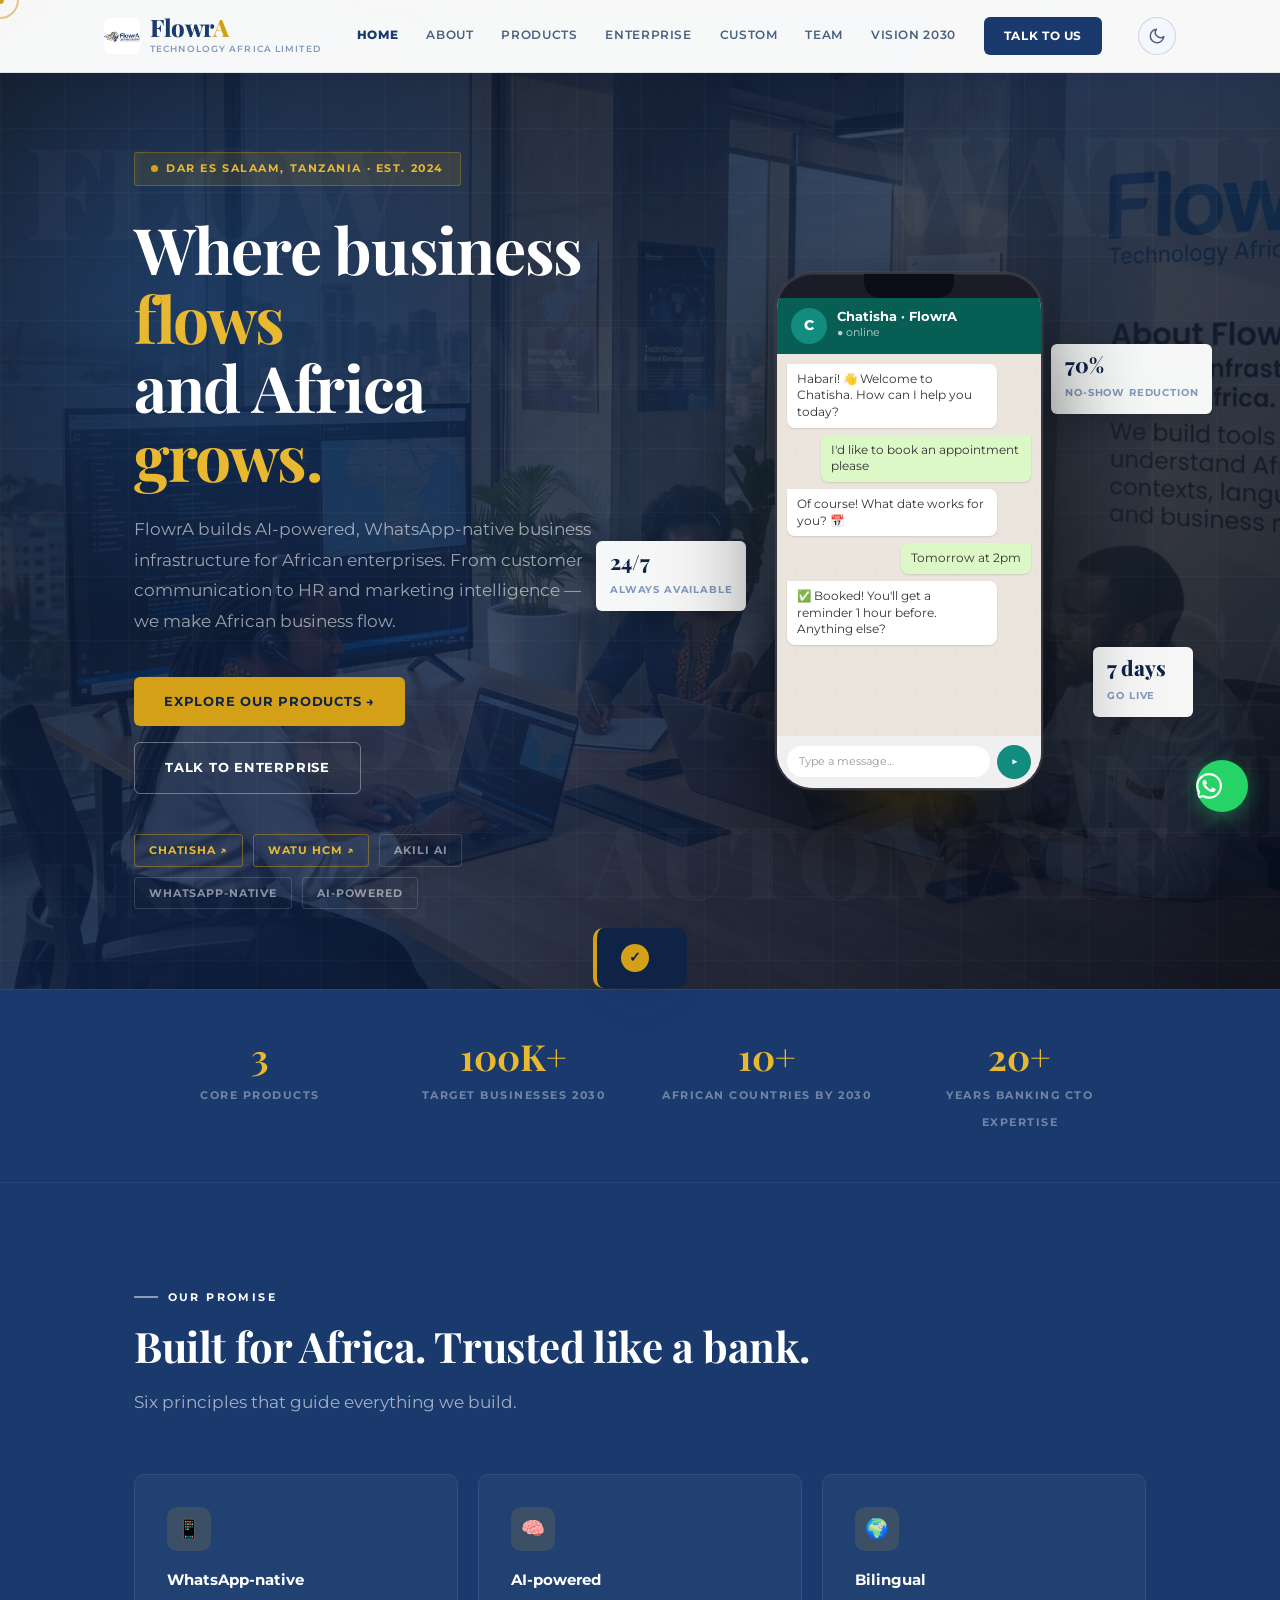
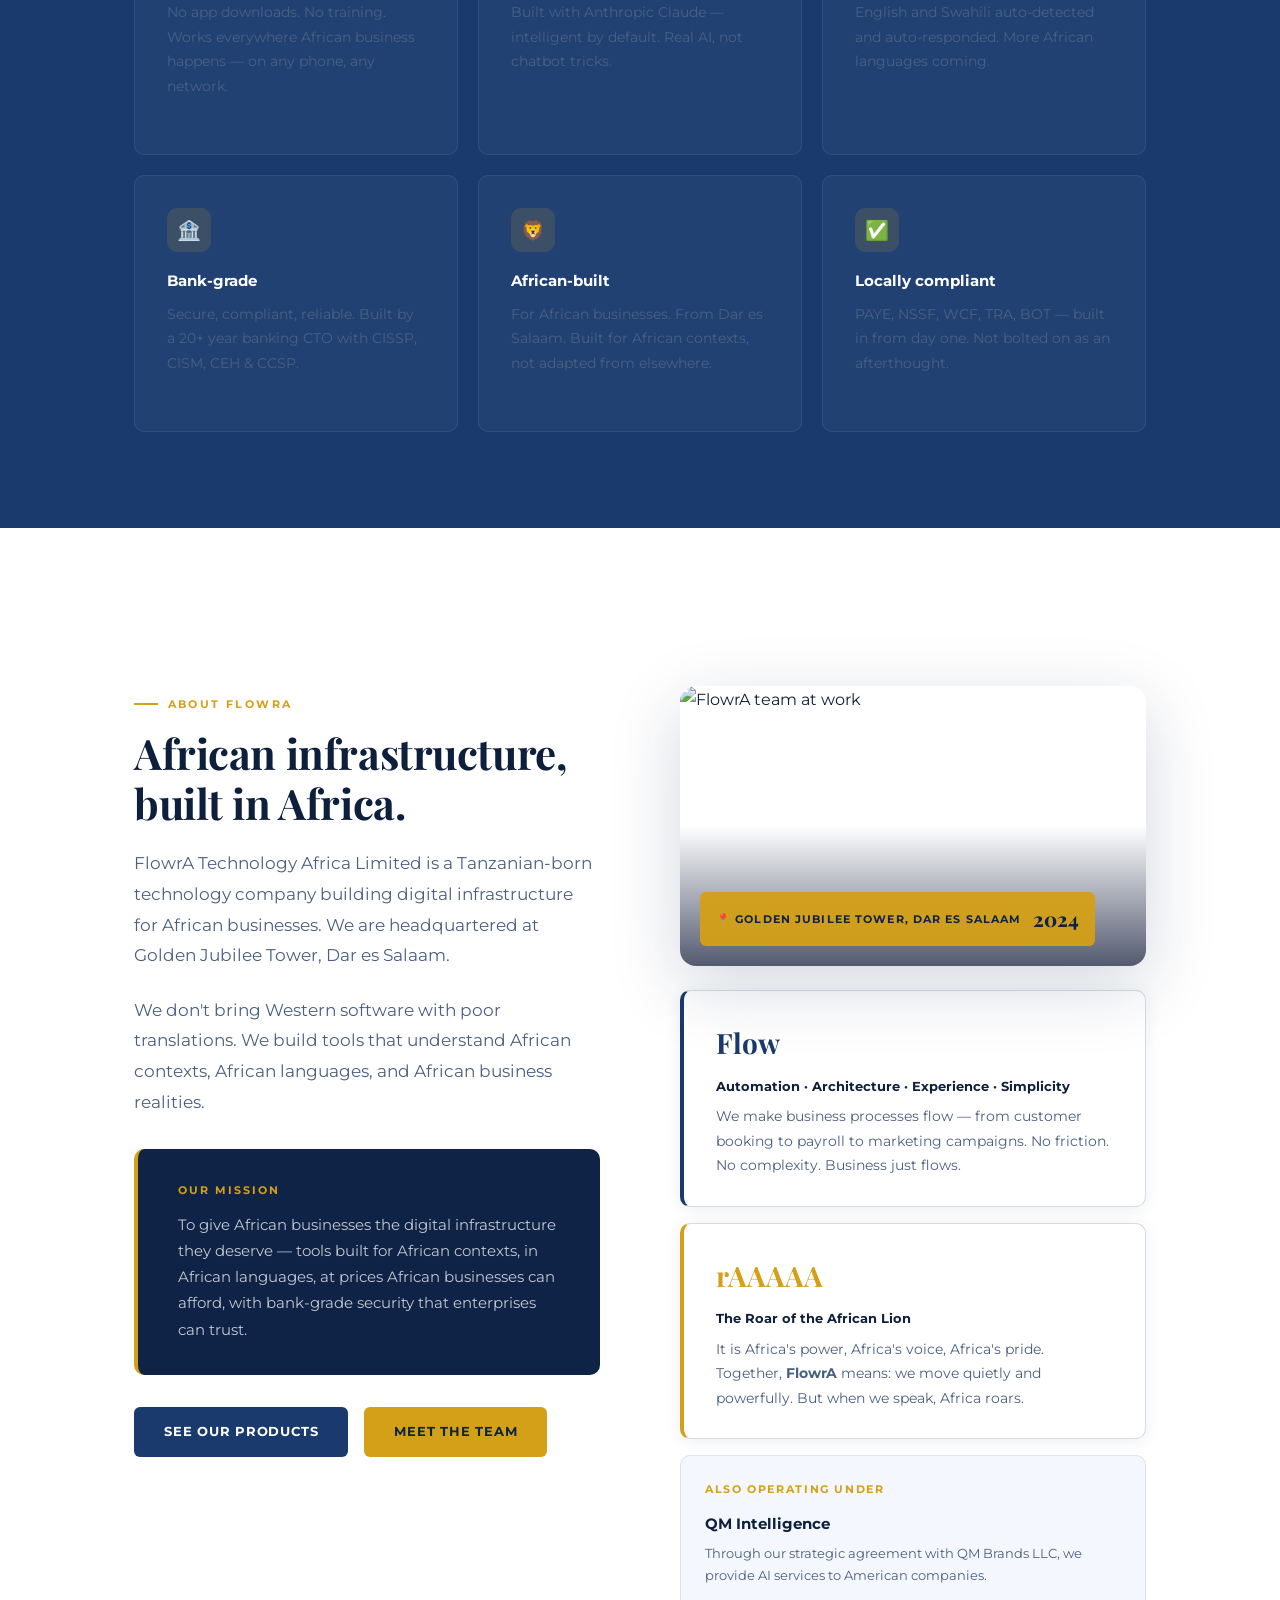
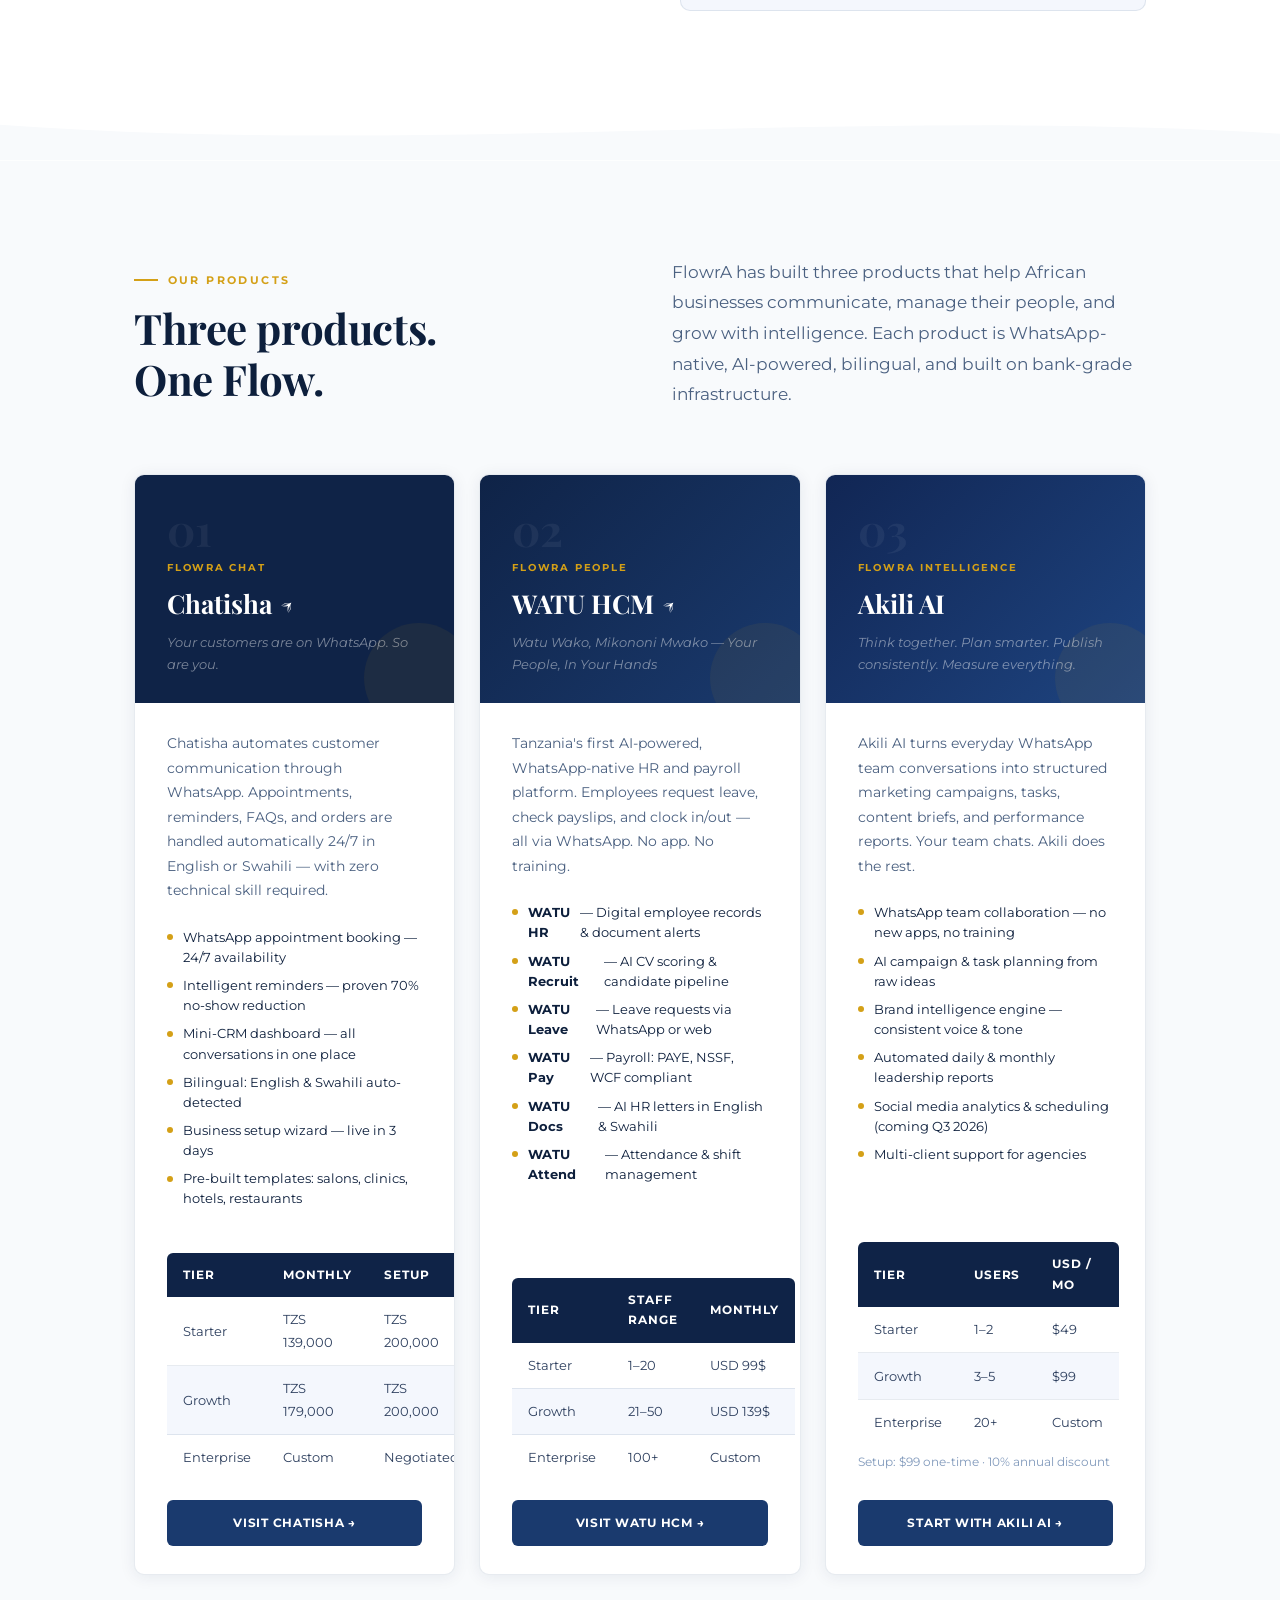
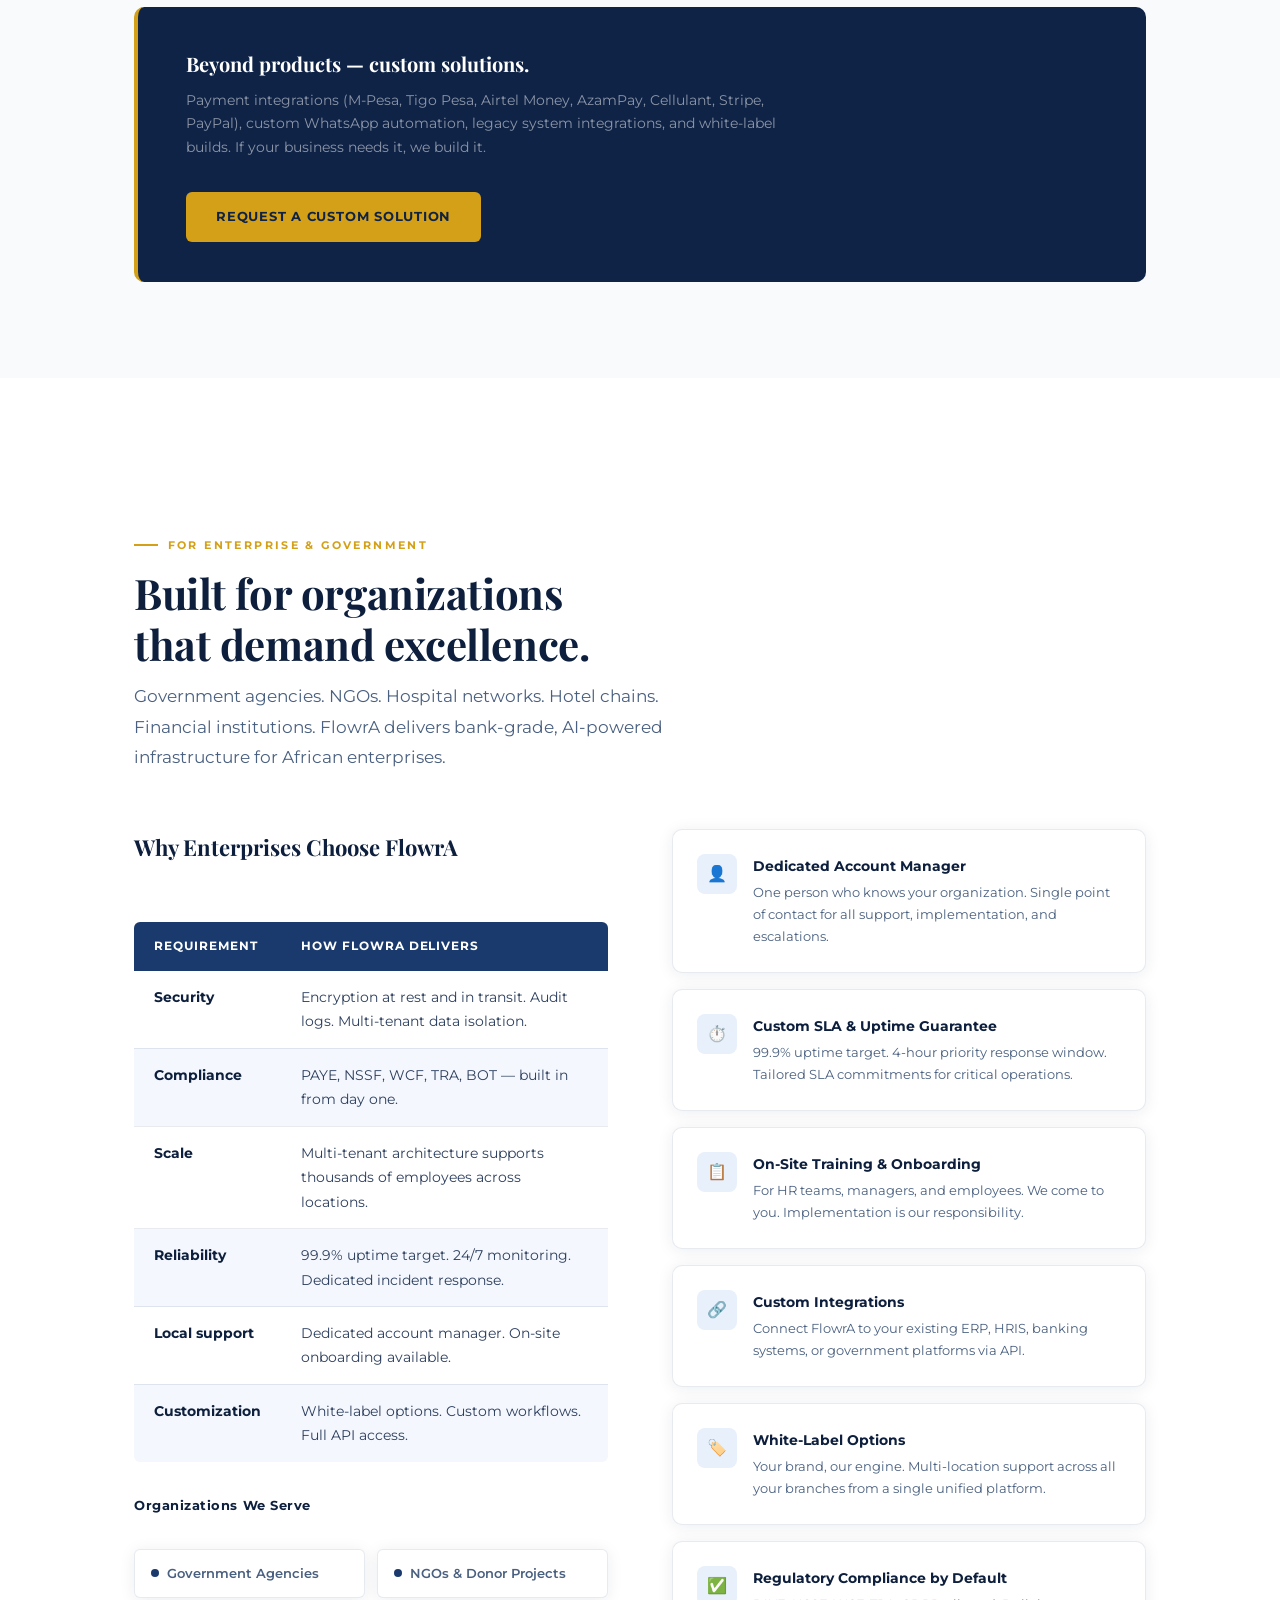
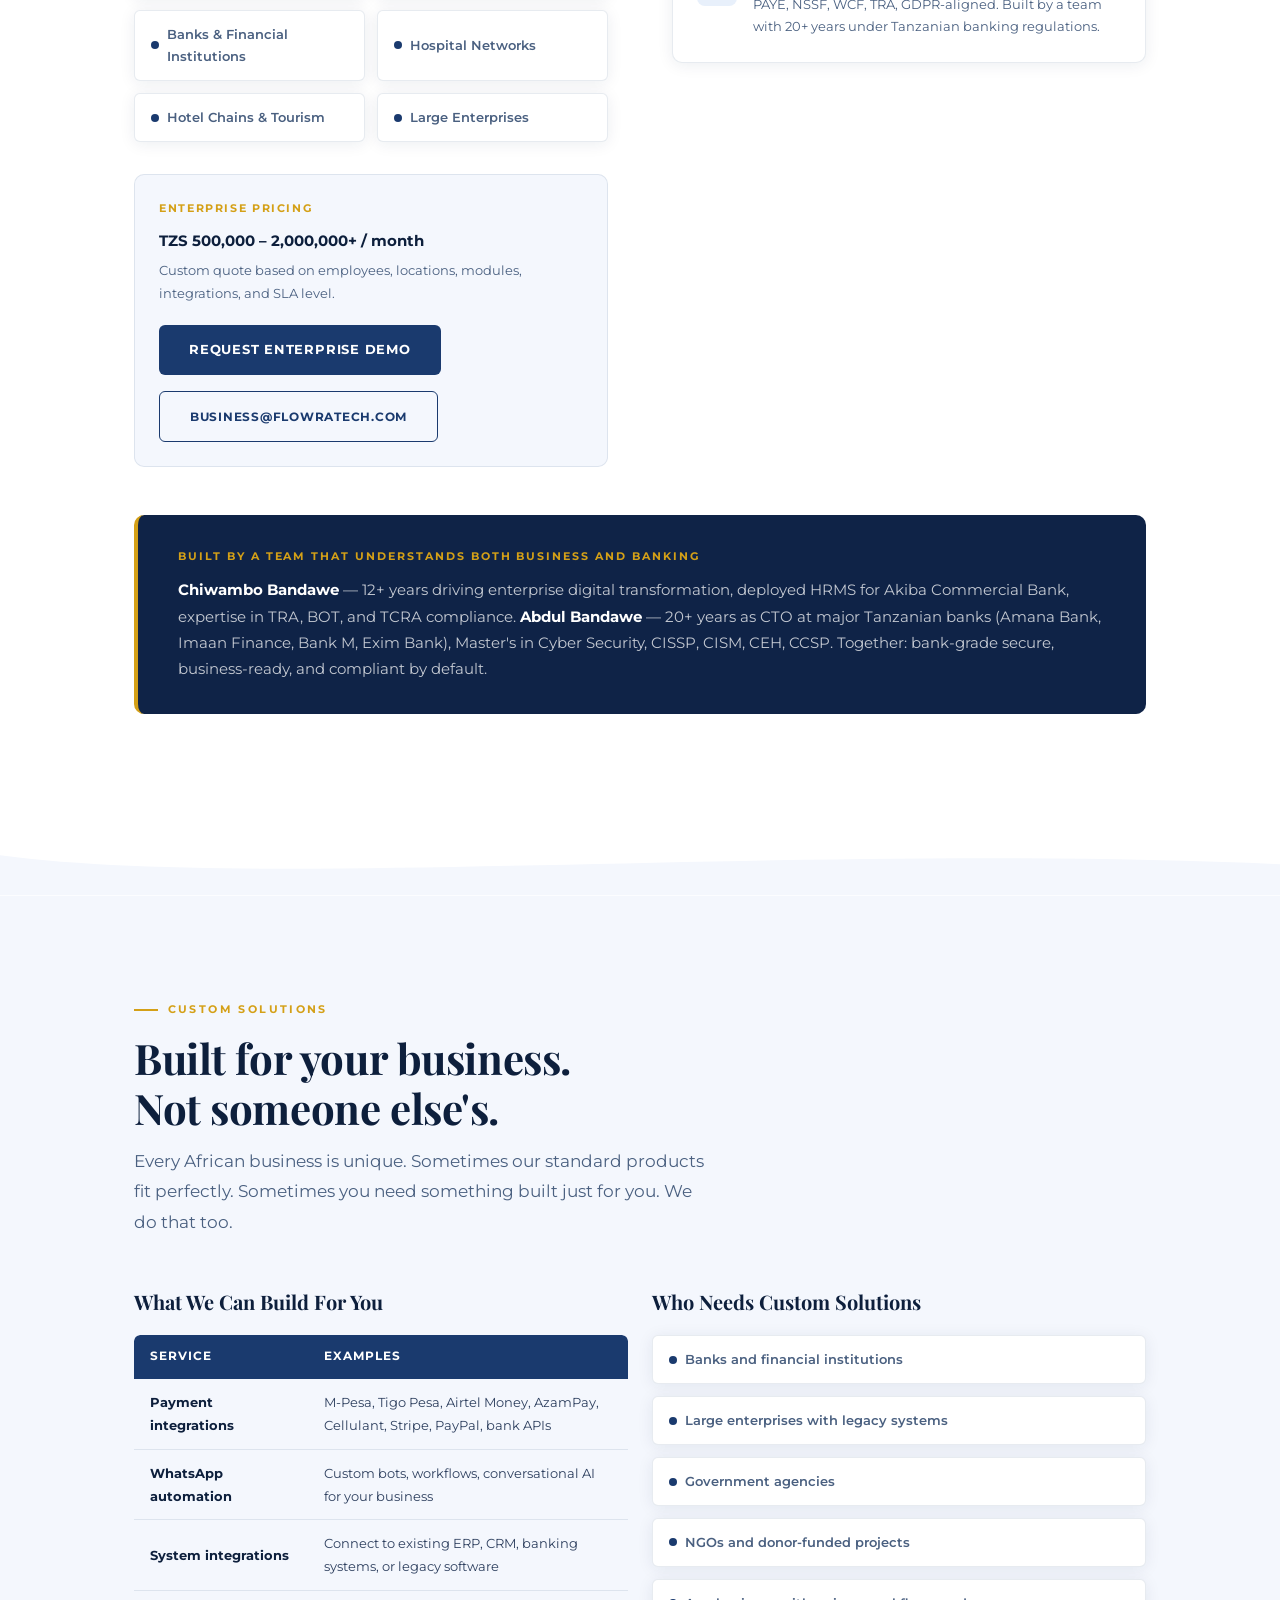
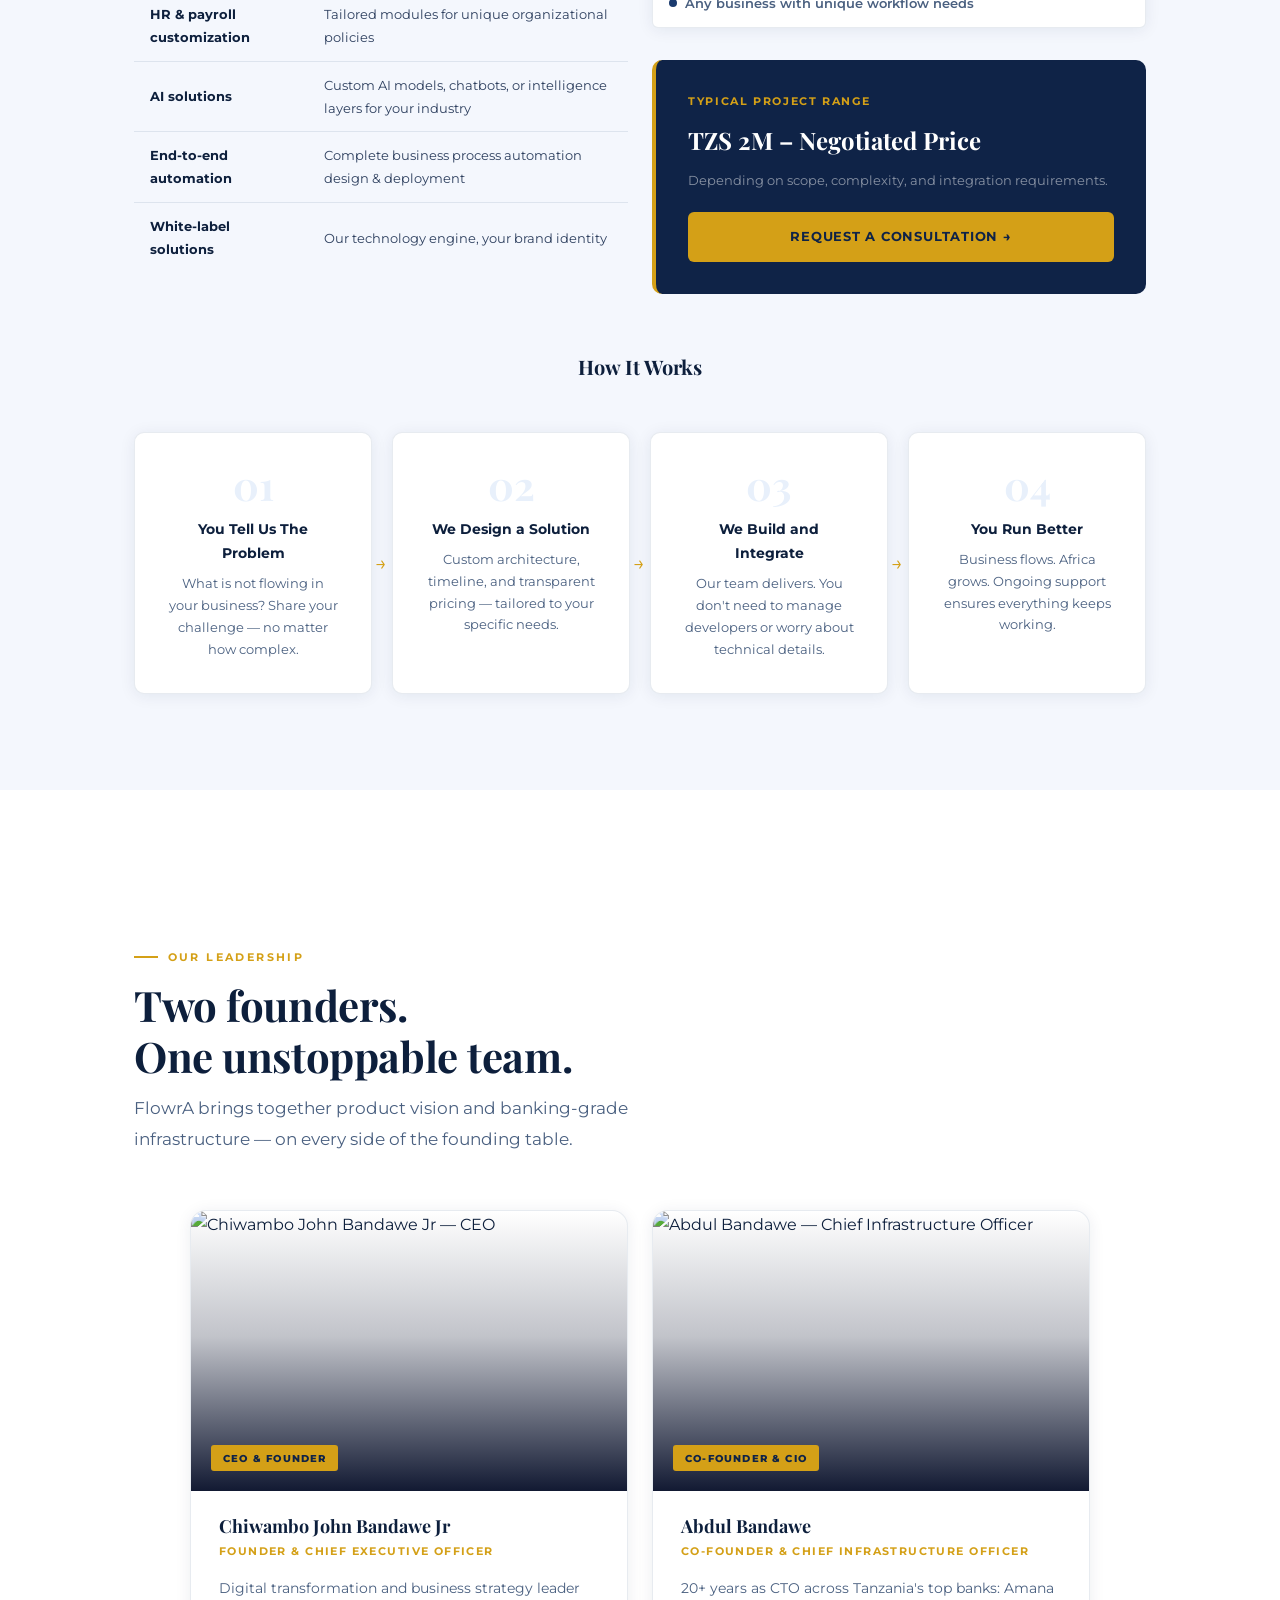
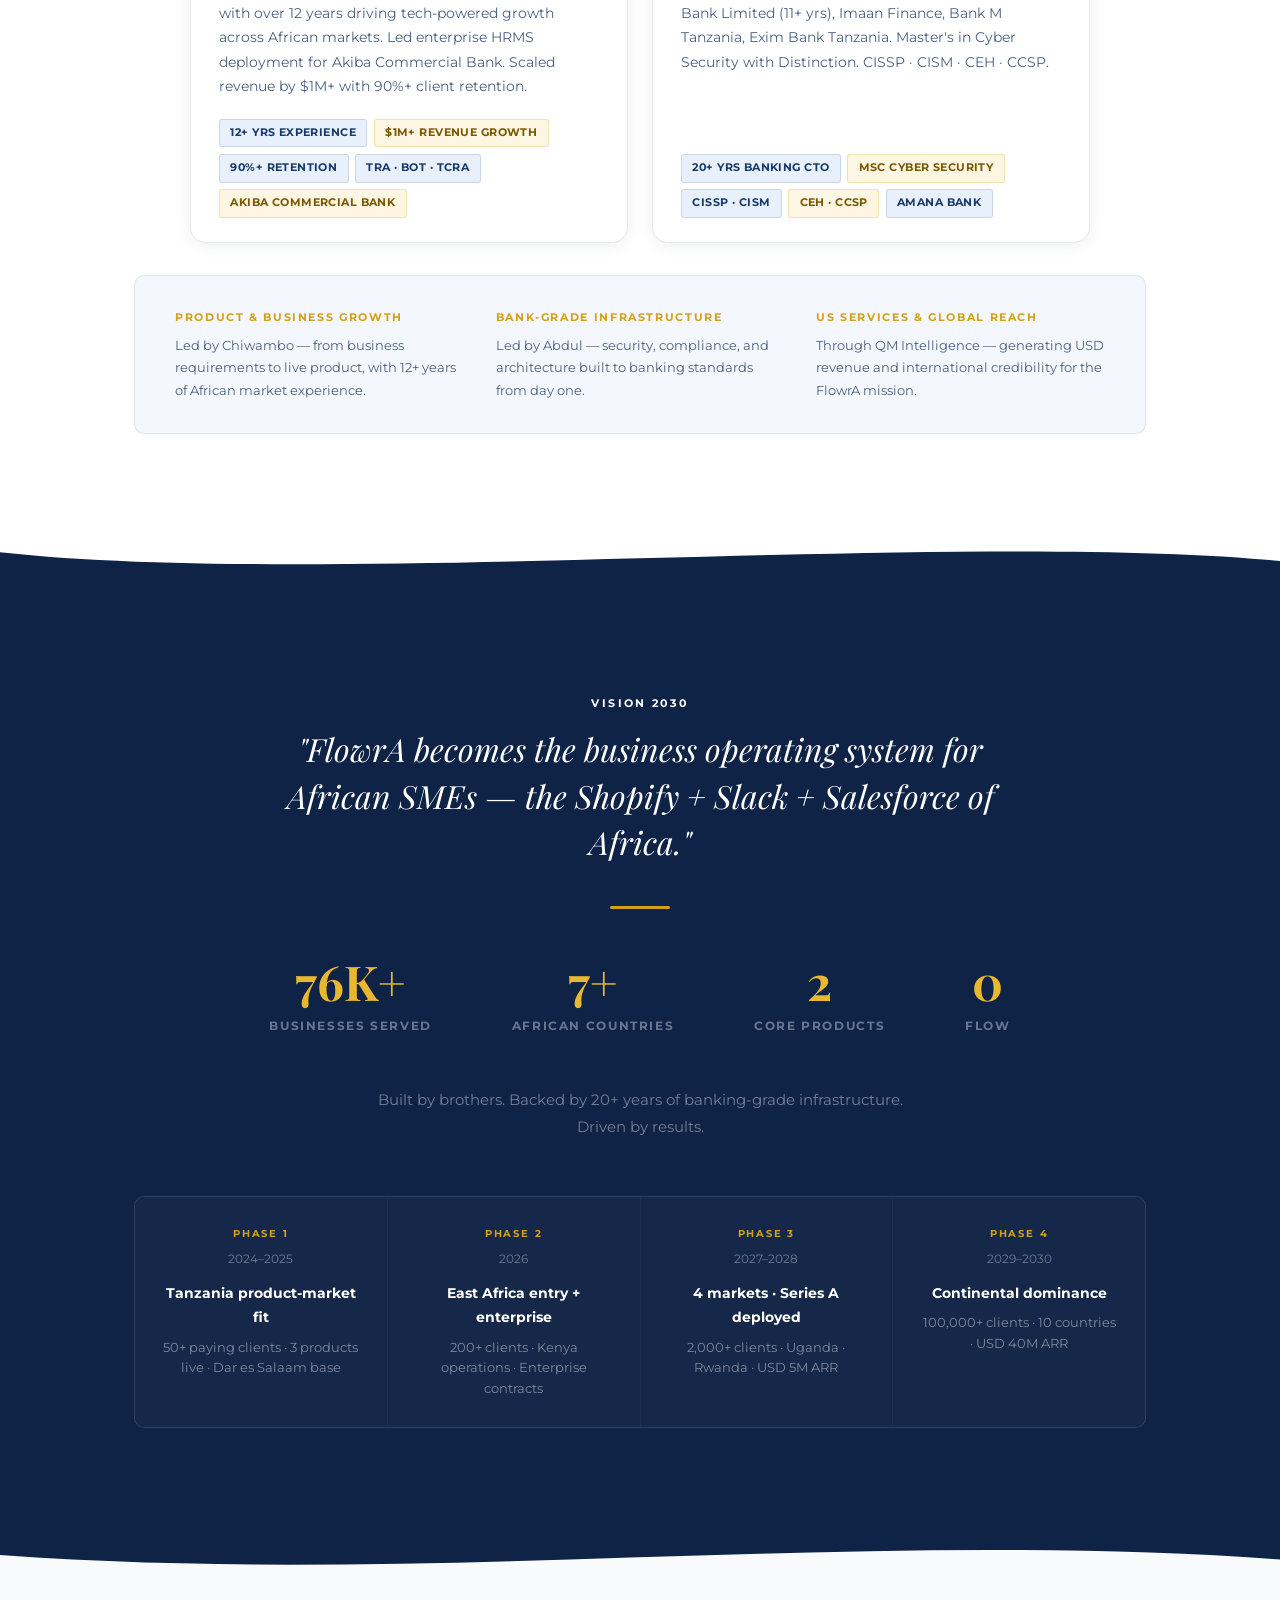
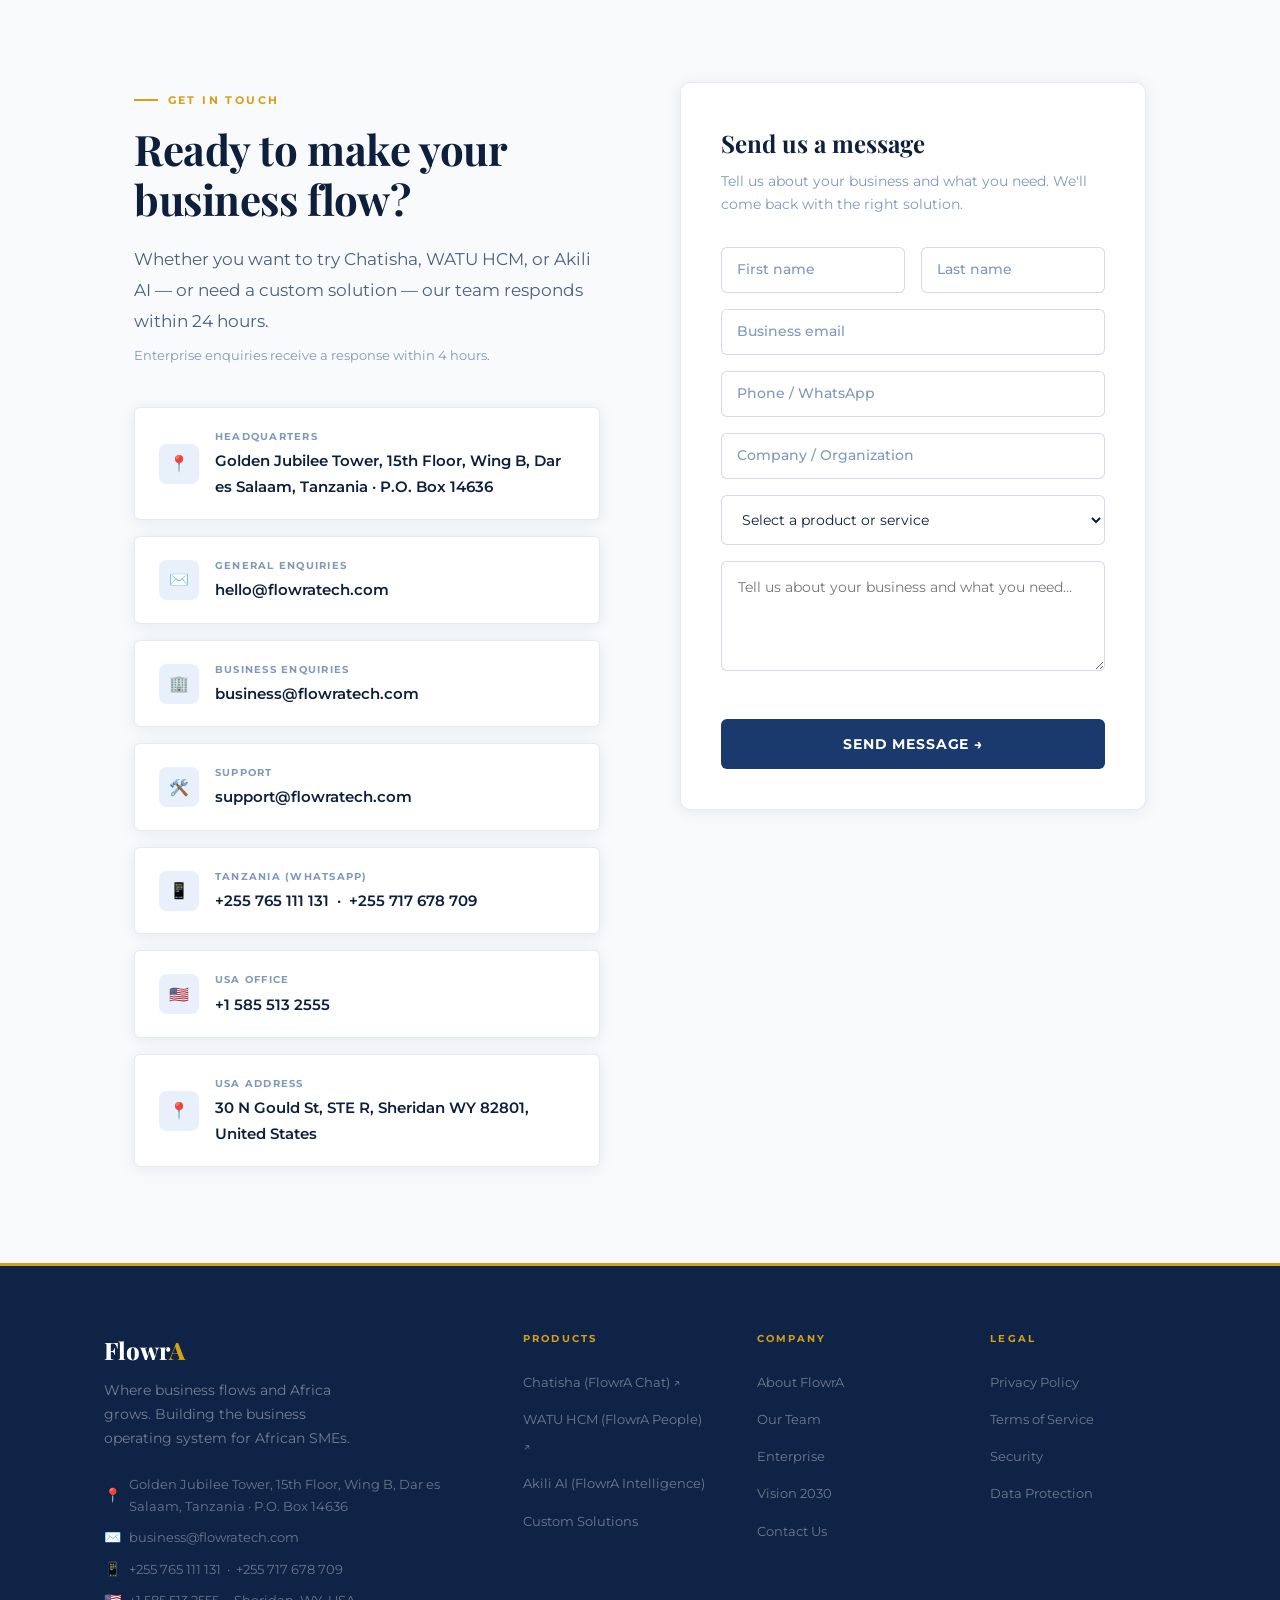
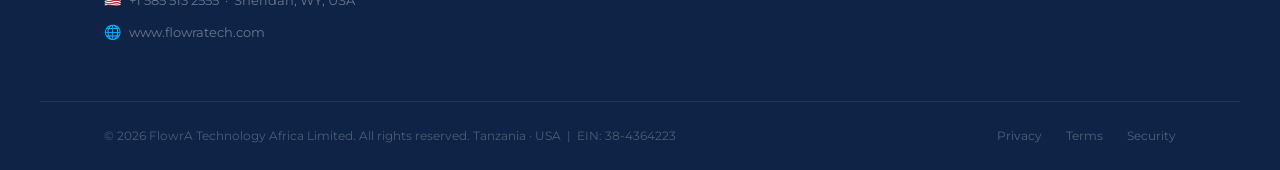
==== commit e3954ff2: "Contact form: add hCaptcha and name the real cause on failure - hCaptcha (Web3Forms shared sitekey) " ====
--- a/index.html
+++ b/index.html
@@ -27,7 +27,7 @@
   <link rel="preload" href="images/hero-bg.png" as="image">
 
   <link rel="stylesheet" href="css/animations.css?v=20261019">
-  <link rel="stylesheet" href="css/styles.css?v=20261019">
+  <link rel="stylesheet" href="css/styles.css?v=20261020">
 </head>
 <body>
 
@@ -906,6 +906,9 @@
               <div class="fg textarea-fg">
                 <textarea id="message" name="message" placeholder="Tell us about your business and what you need…" rows="4"></textarea>
               </div>
+              <div class="fg captcha-fg">
+                <div class="h-captcha" data-sitekey="50b2fe65-b00b-4b9e-ad62-3ba471098be2" data-theme="light"></div>
+              </div>
               <button type="submit" class="submit-btn">Send message →</button>
             </form>
           </div>
@@ -977,6 +980,7 @@
   <!-- Scroll to top -->
   <button id="scroll-top" aria-label="Back to top">↑</button>
 
-  <script src="js/main.js?v=20261019"></script>
+  <script src="https://js.hcaptcha.com/1/api.js" async defer></script>
+  <script src="js/main.js?v=20261020"></script>
 </body>
 </html>
--- a/css/styles.css
+++ b/css/styles.css
@@ -945,3 +945,7 @@
   .footer-top, .footer-bottom { max-width: 1400px; }
   html { font-size: 17px; }
 }
+
+/* ── hCaptcha widget in contact form ───────────────── */
+.captcha-fg { display: flex; justify-content: flex-start; margin-bottom: 1.25rem; }
+.captcha-fg .h-captcha { max-width: 100%; }
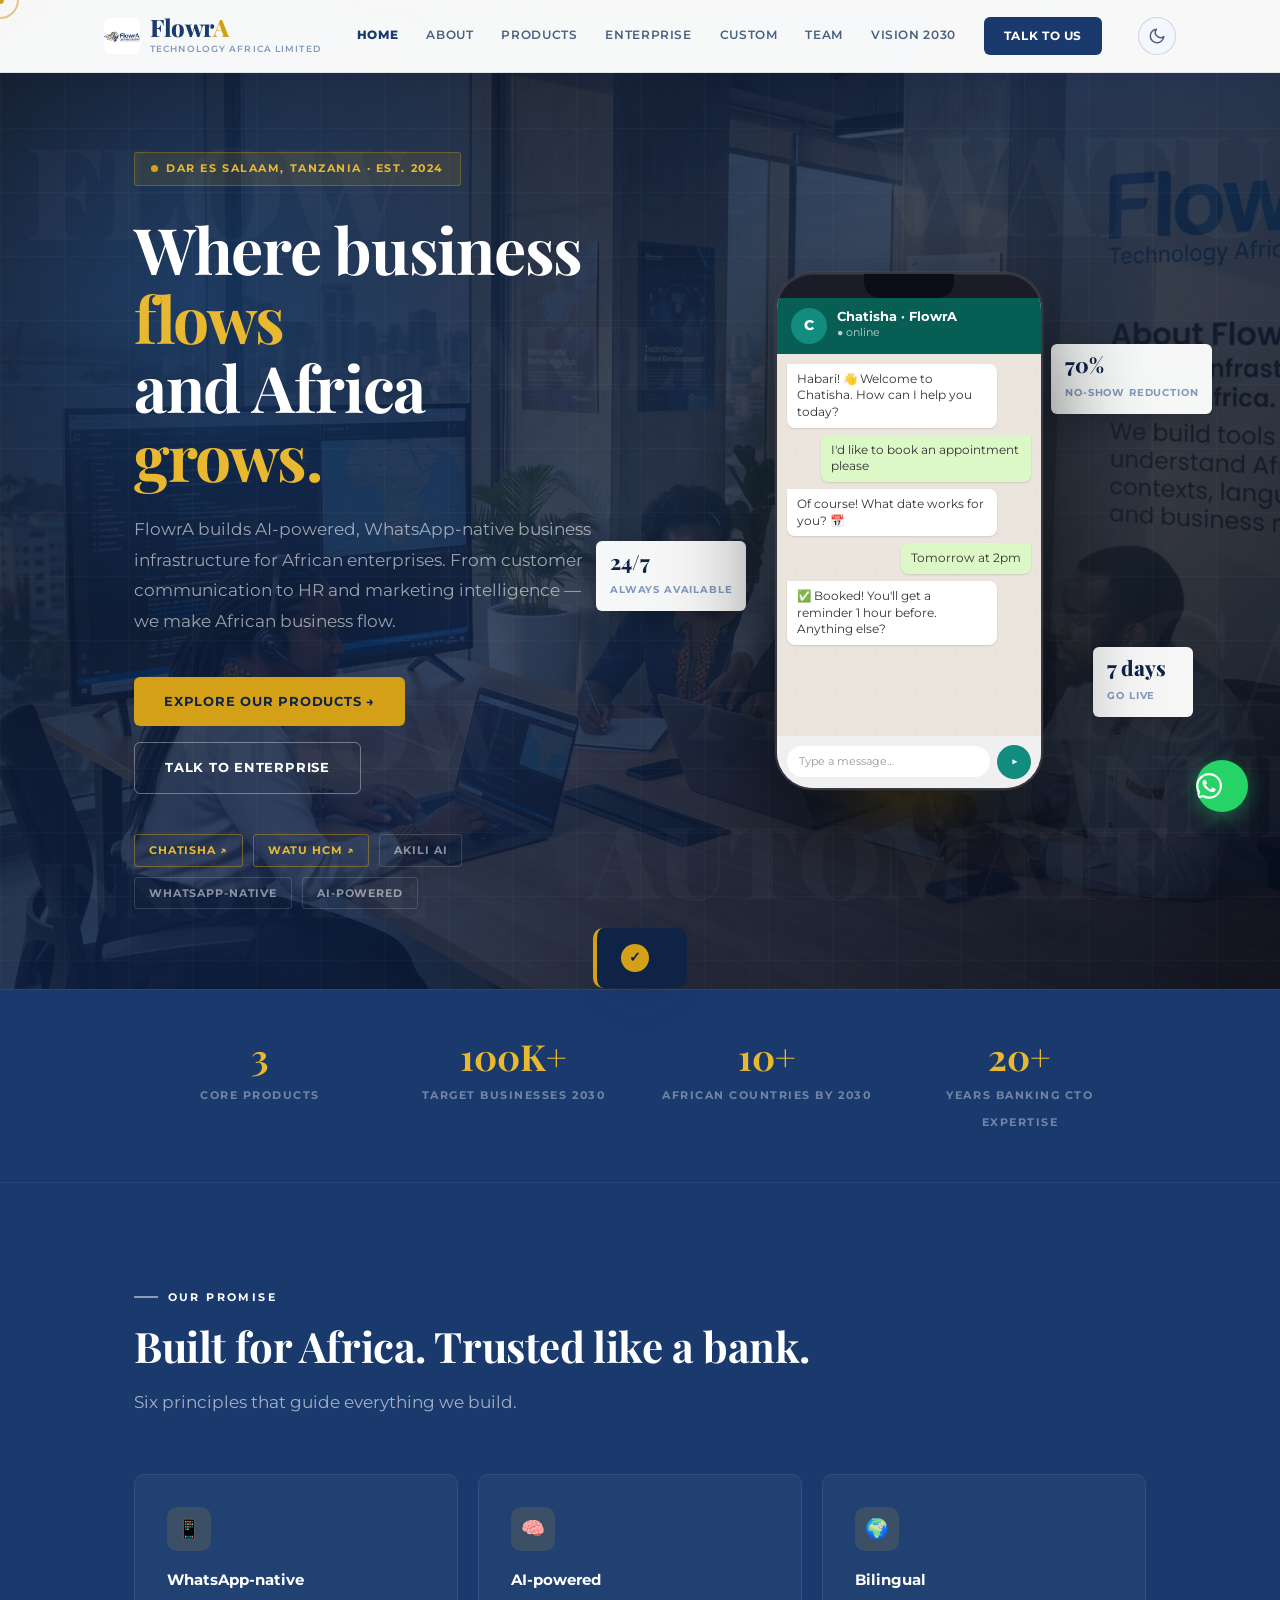
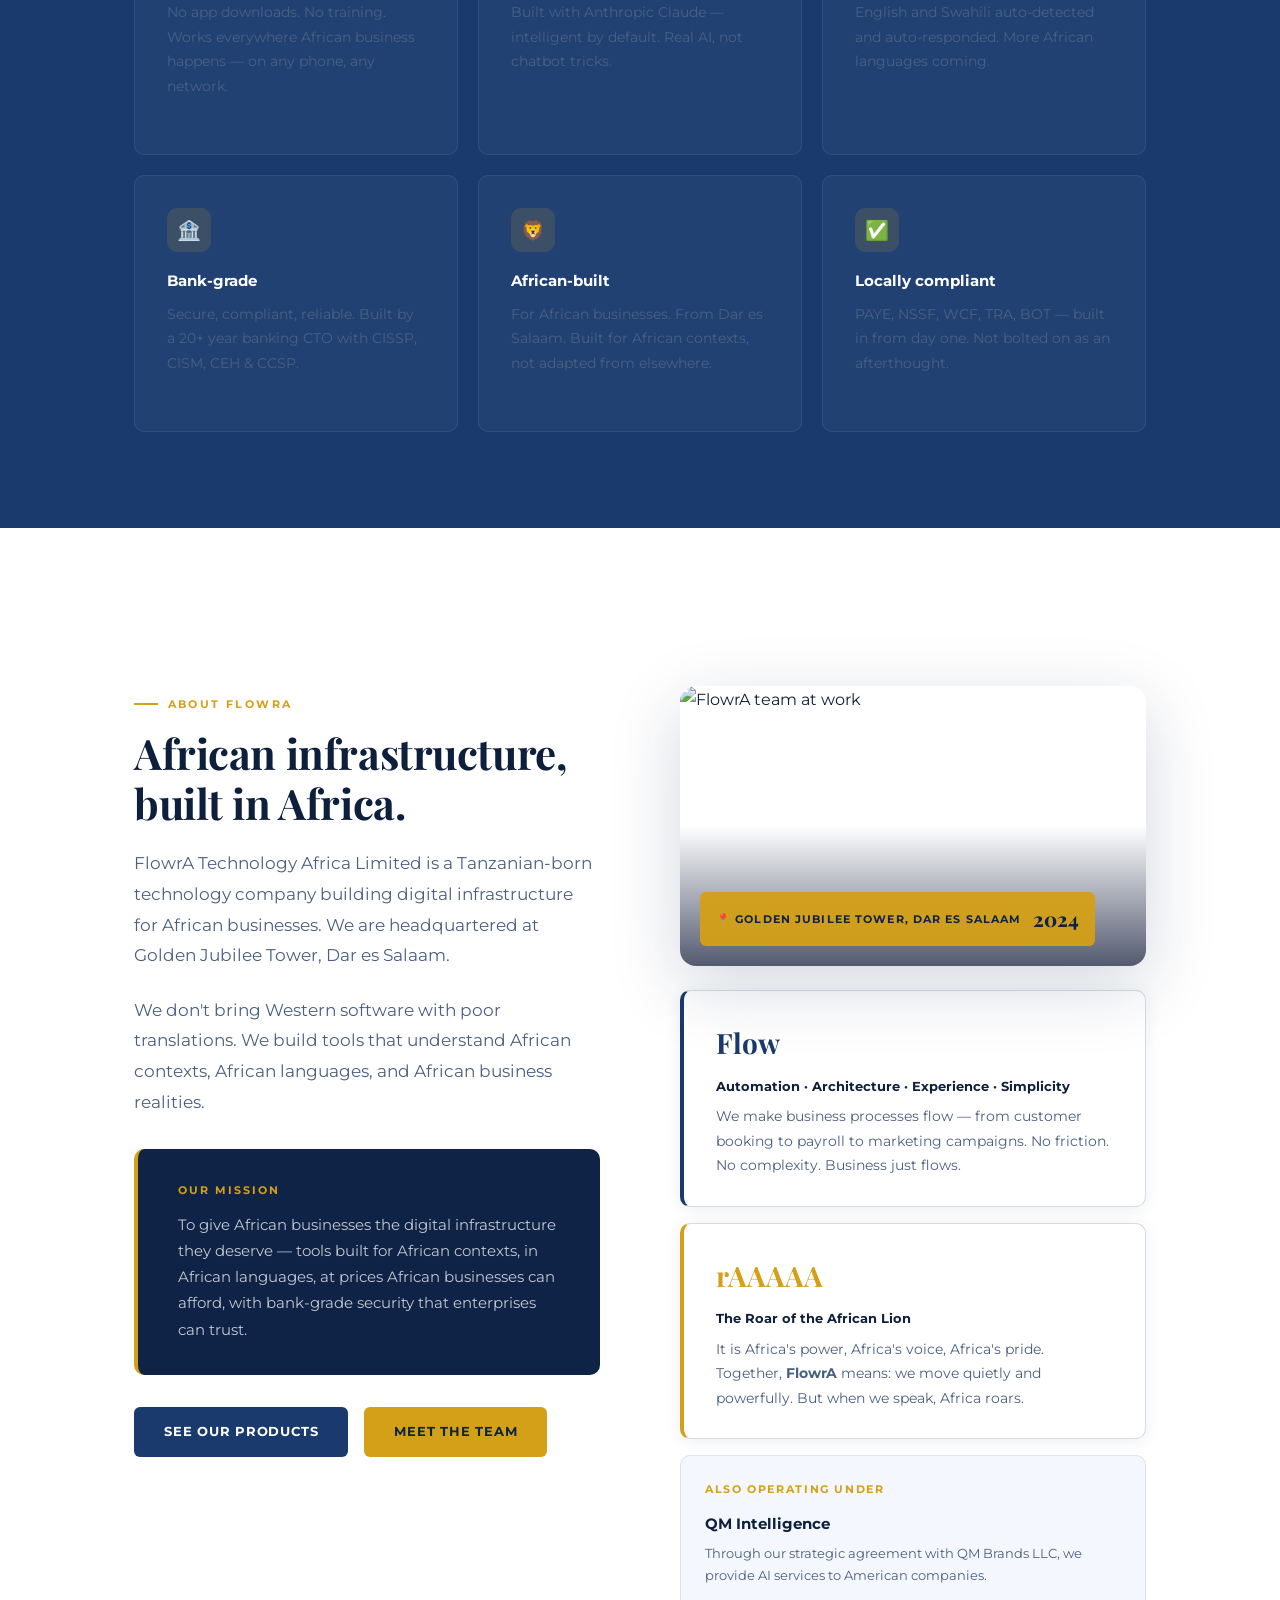
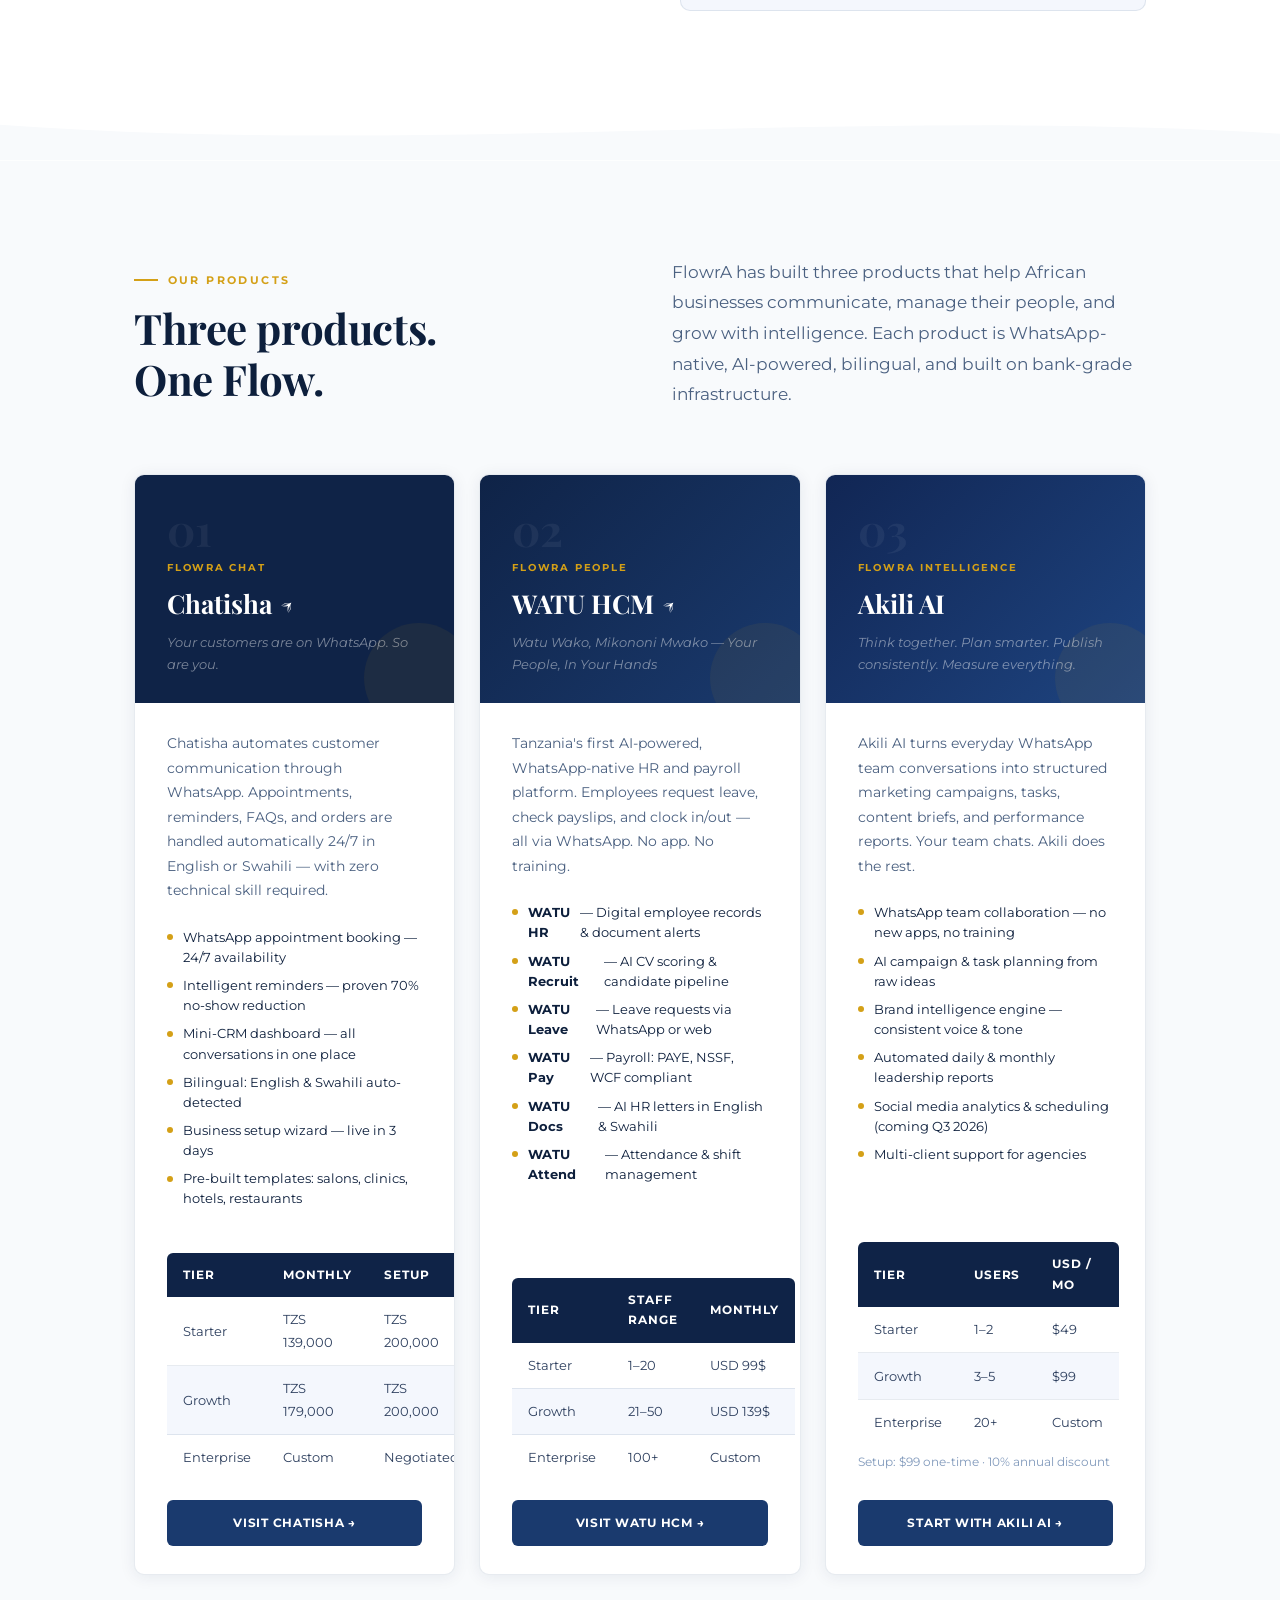
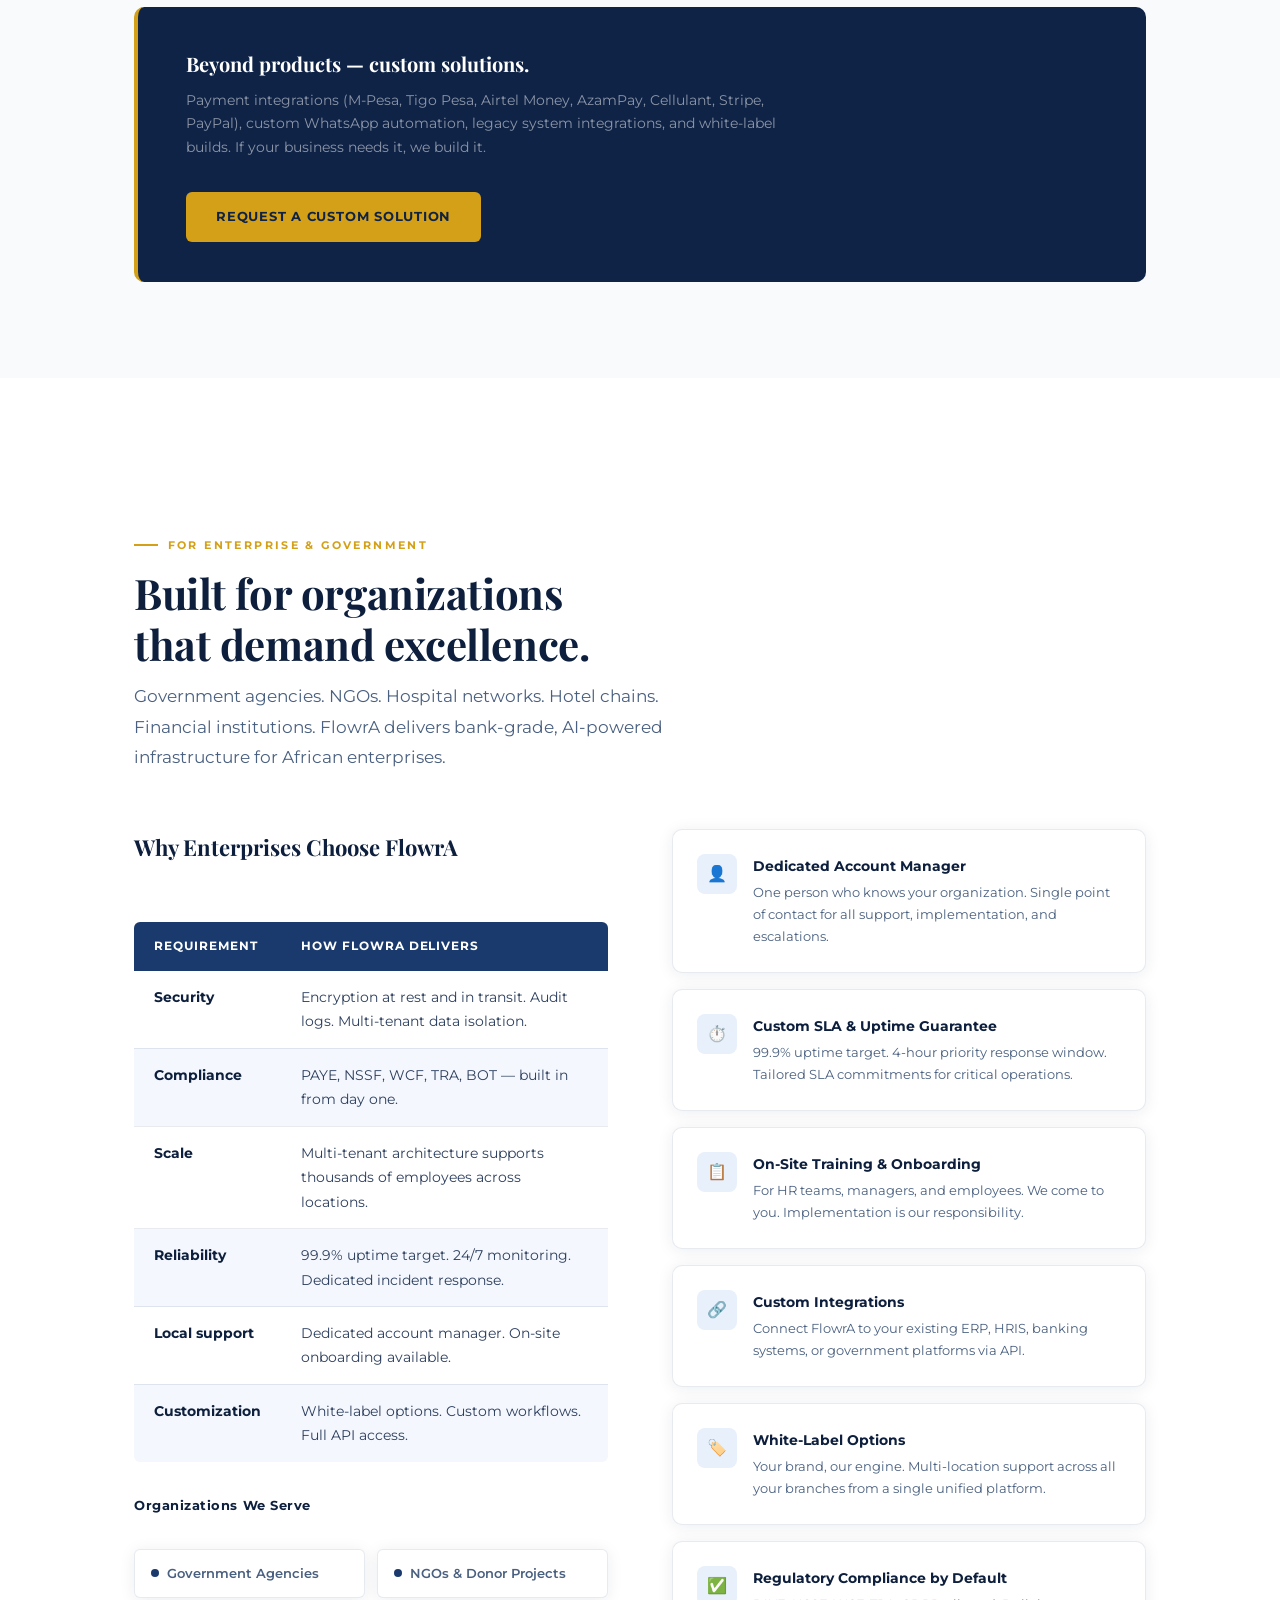
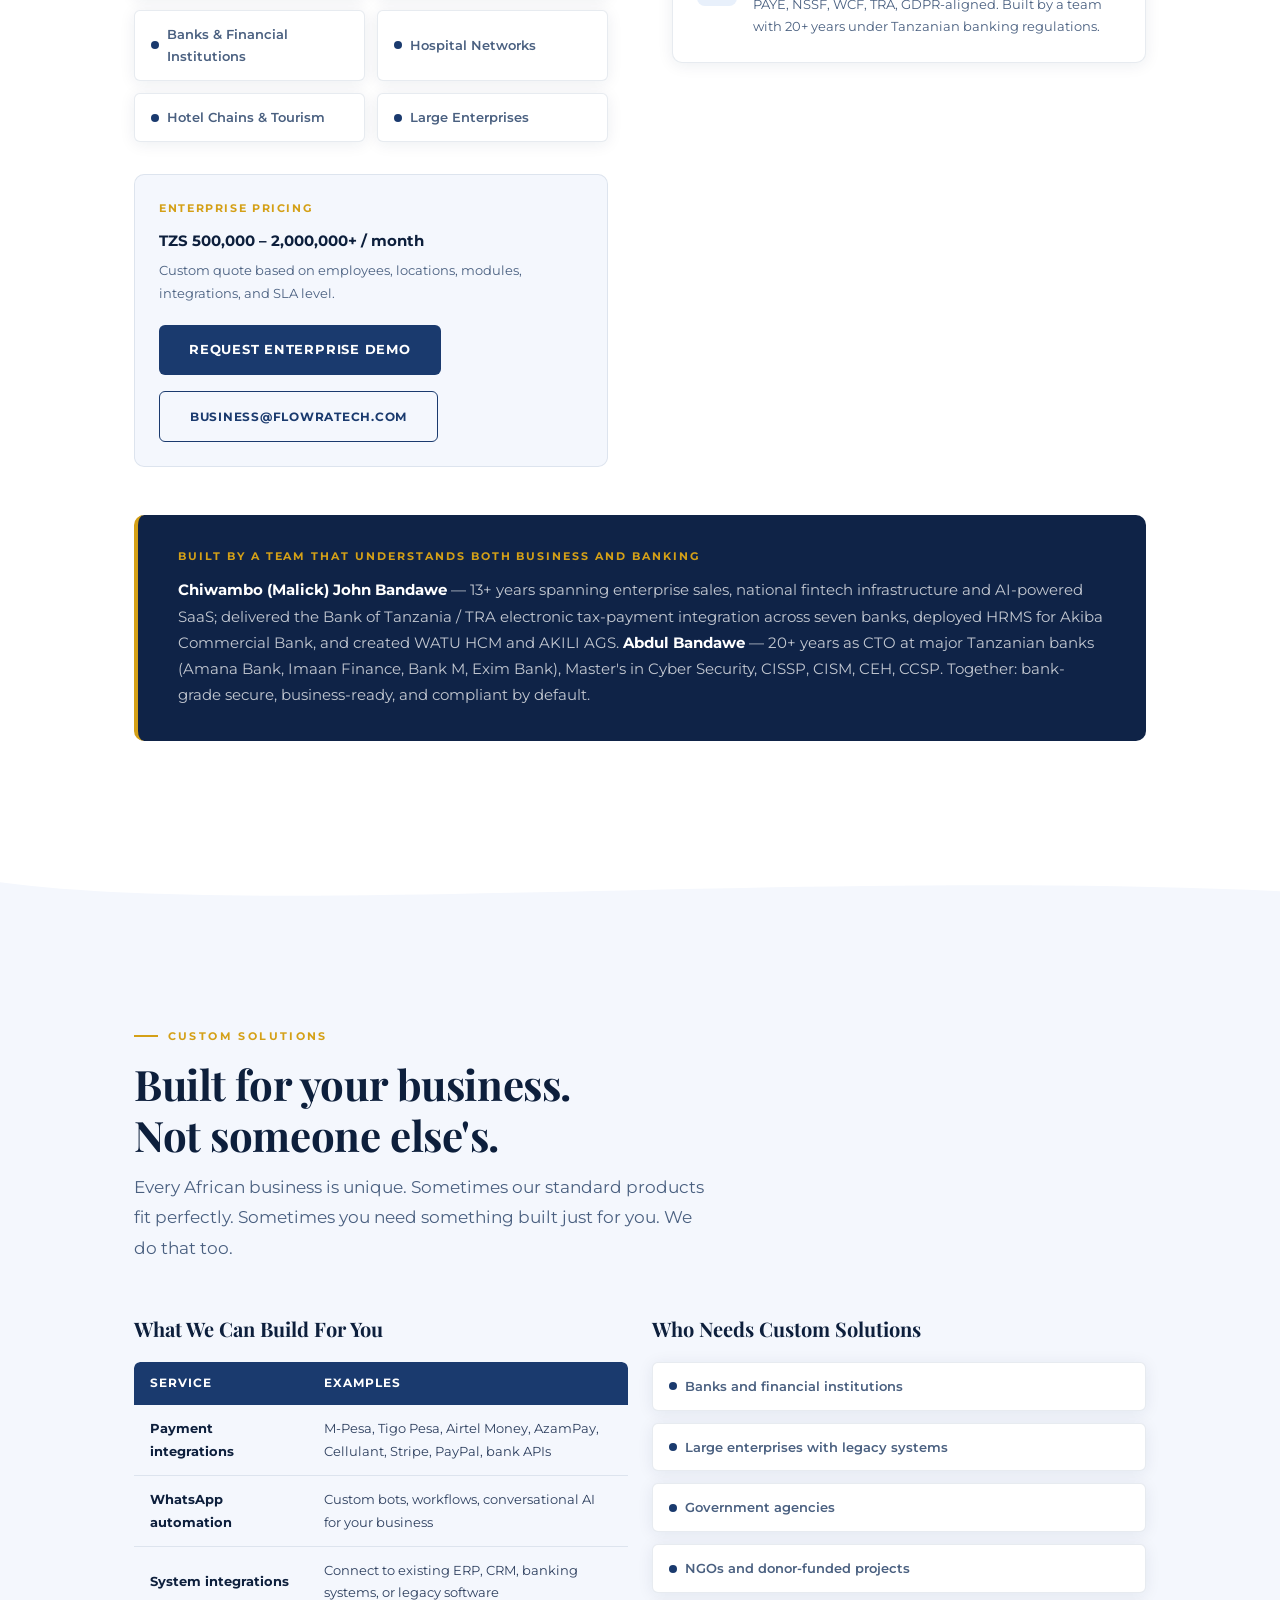
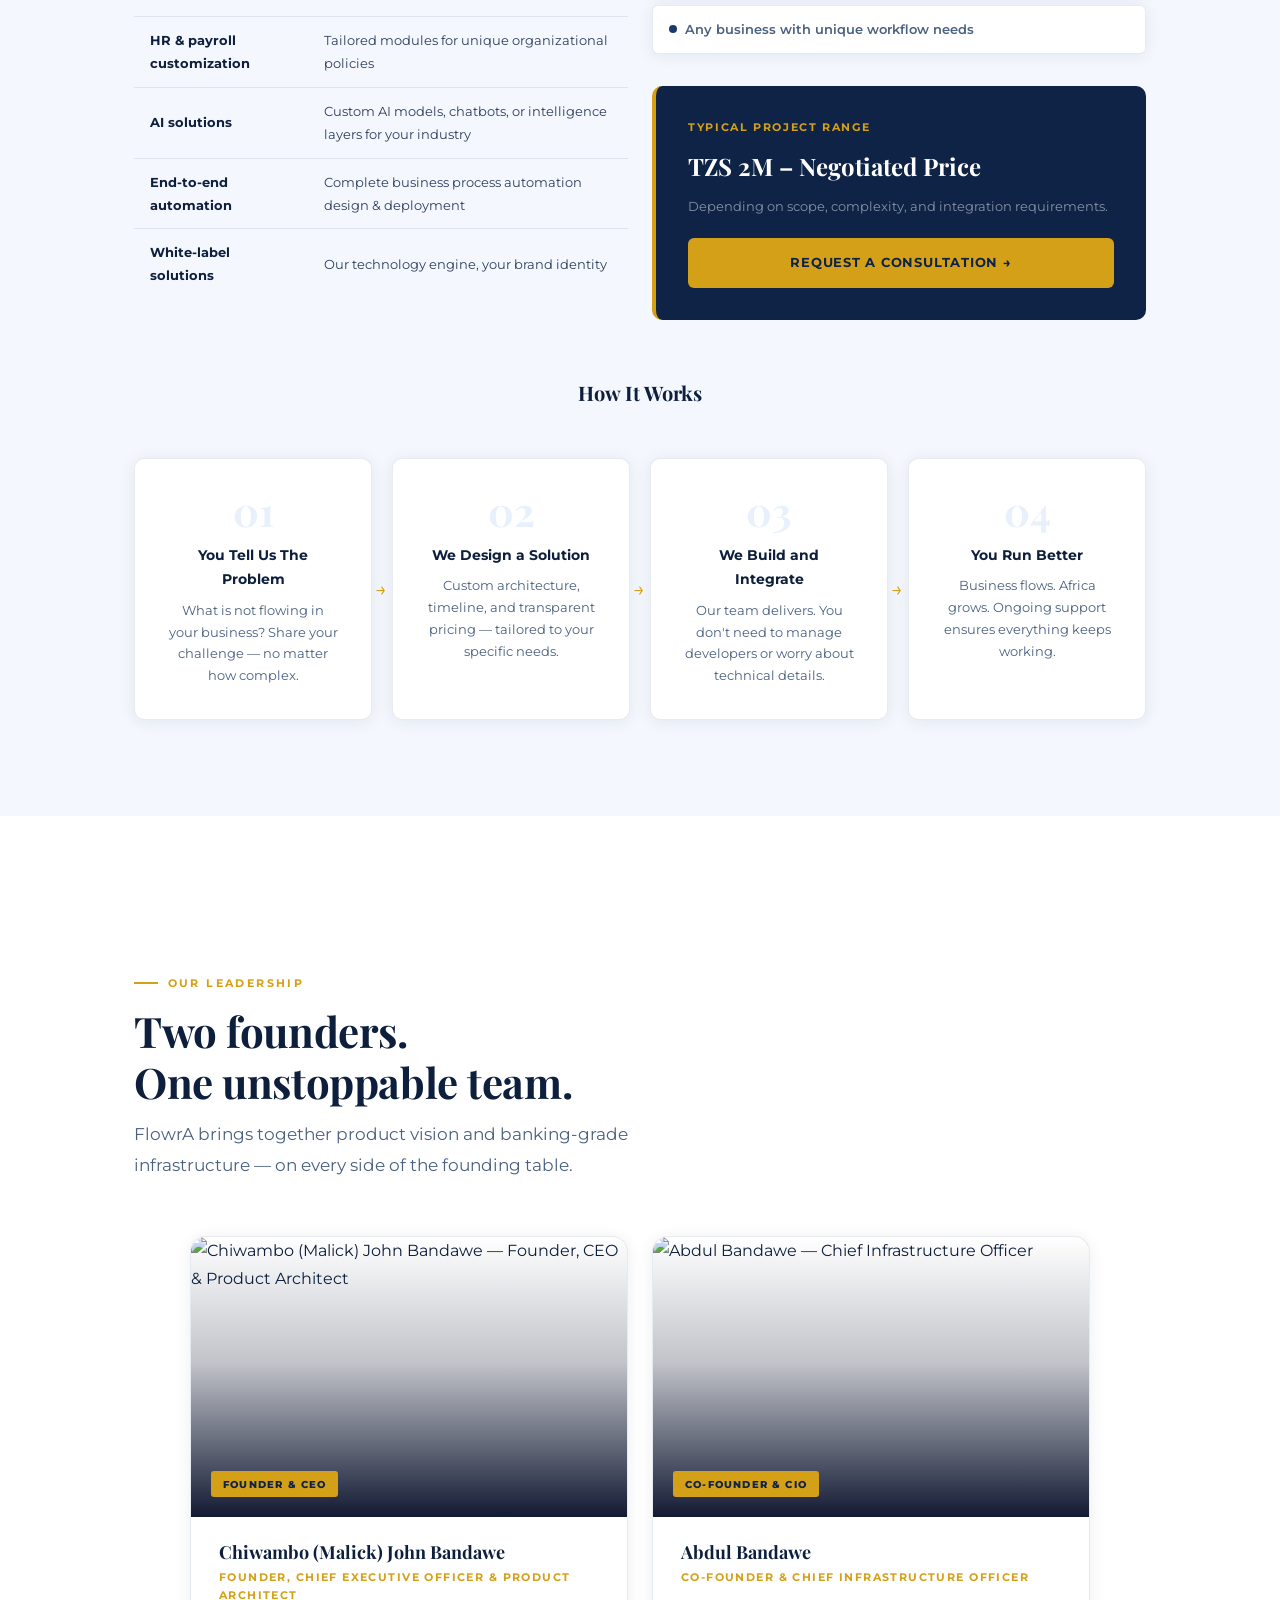
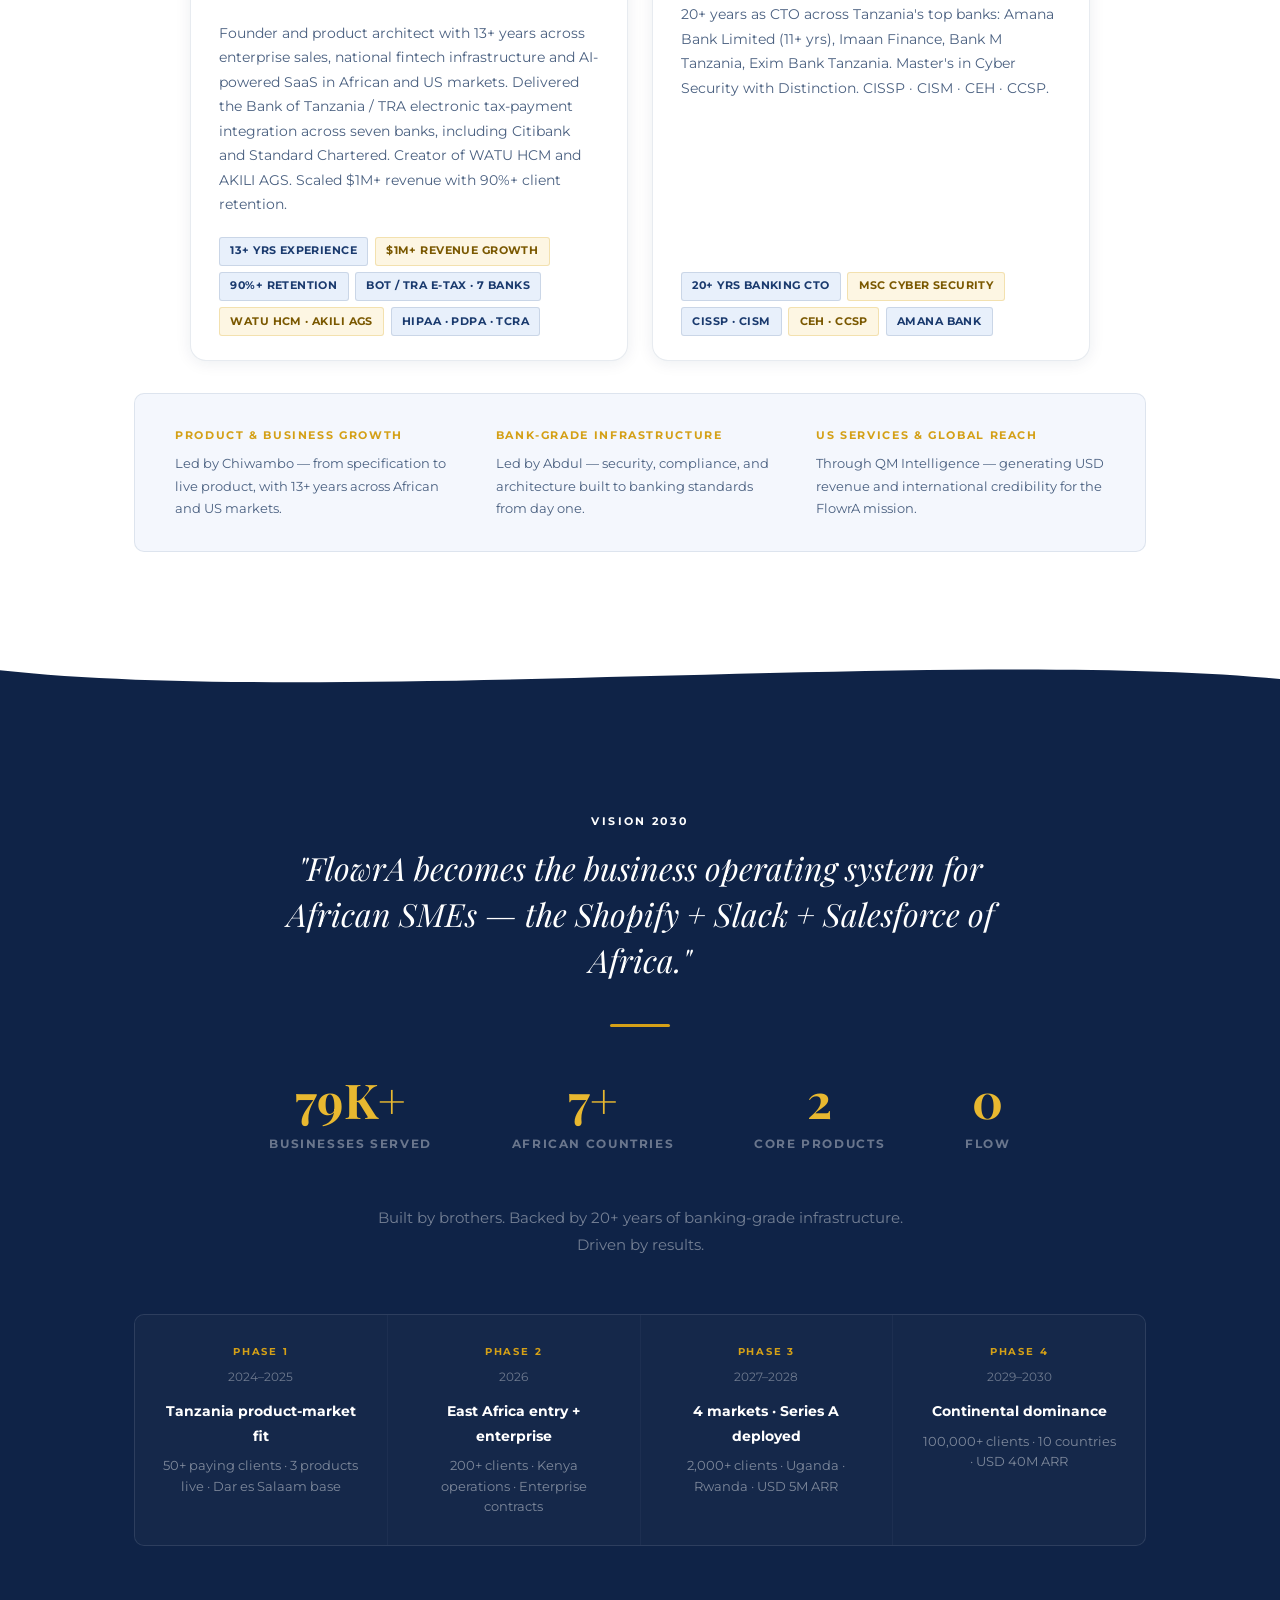
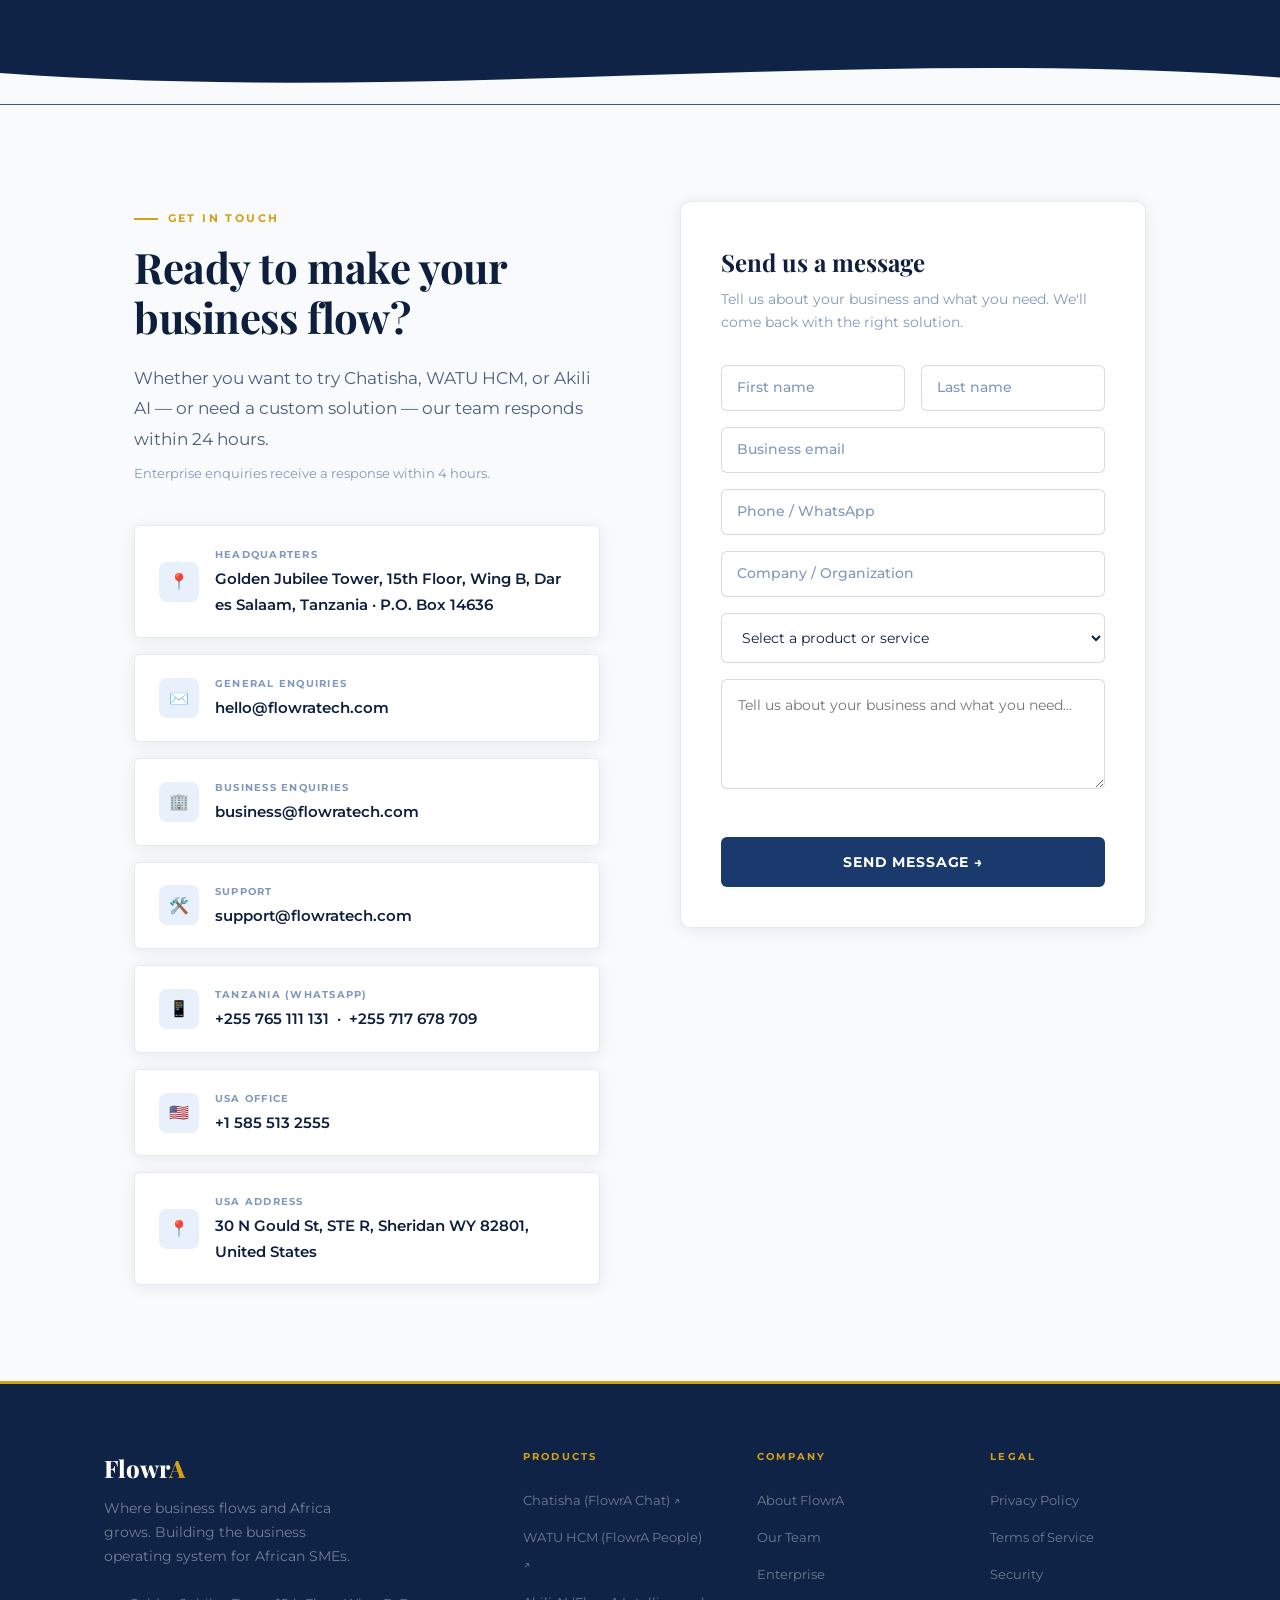
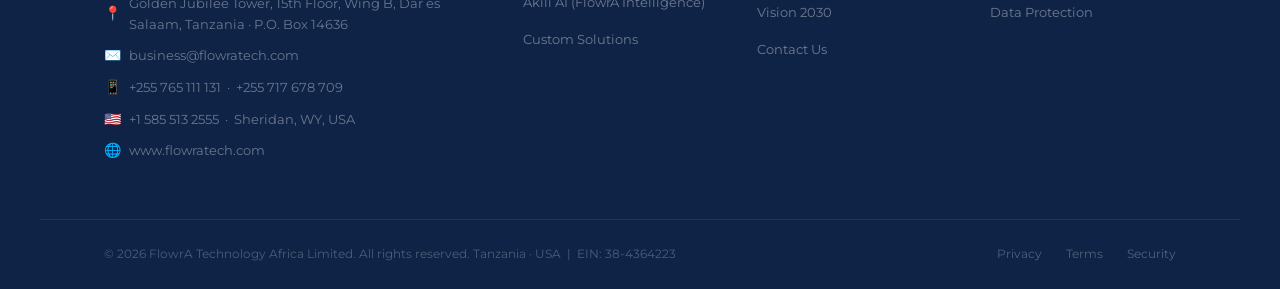
==== commit a15148a1: "Update Chiwambo (Malick) John Bandawe profile from current CV Co-Authored-By: Claude Fable 5.1 <nore" ====
--- a/index.html
+++ b/index.html
@@ -564,7 +564,7 @@
 
       <div class="callout reveal" style="margin-top:3rem">
         <div class="callout-title">Built by a Team That Understands Both Business and Banking</div>
-        <div class="callout-body"><strong>Chiwambo Bandawe</strong> — 12+ years driving enterprise digital transformation, deployed HRMS for Akiba Commercial Bank, expertise in TRA, BOT, and TCRA compliance. <strong>Abdul Bandawe</strong> — 20+ years as CTO at major Tanzanian banks (Amana Bank, Imaan Finance, Bank M, Exim Bank), Master's in Cyber Security, CISSP, CISM, CEH, CCSP. Together: bank-grade secure, business-ready, and compliant by default.</div>
+        <div class="callout-body"><strong>Chiwambo (Malick) John Bandawe</strong> — 13+ years spanning enterprise sales, national fintech infrastructure and AI-powered SaaS; delivered the Bank of Tanzania / TRA electronic tax-payment integration across seven banks, deployed HRMS for Akiba Commercial Bank, and created WATU HCM and AKILI AGS. <strong>Abdul Bandawe</strong> — 20+ years as CTO at major Tanzanian banks (Amana Bank, Imaan Finance, Bank M, Exim Bank), Master's in Cyber Security, CISSP, CISM, CEH, CCSP. Together: bank-grade secure, business-ready, and compliant by default.</div>
       </div>
     </div>
   </section>
@@ -673,24 +673,25 @@
           <div class="fc-photo-wrap">
             <img
               src="https://images.unsplash.com/photo-1560250097-0b93528c311a?w=500&h=560&fit=crop&q=80"
-              alt="Chiwambo John Bandawe Jr — CEO"
+              alt="Chiwambo (Malick) John Bandawe — Founder, CEO &amp; Product Architect"
               class="fc-photo"
               loading="lazy"
             >
             <div class="fc-photo-overlay">
-              <span class="fc-role-badge">CEO &amp; Founder</span>
+              <span class="fc-role-badge">Founder &amp; CEO</span>
             </div>
           </div>
           <div class="fc-content">
-            <h3 class="fc-name">Chiwambo John Bandawe Jr</h3>
-            <div class="fc-title-line">Founder &amp; Chief Executive Officer</div>
-            <p class="fc-bio">Digital transformation and business strategy leader with over 12 years driving tech-powered growth across African markets. Led enterprise HRMS deployment for Akiba Commercial Bank. Scaled revenue by $1M+ with 90%+ client retention.</p>
+            <h3 class="fc-name">Chiwambo (Malick) John Bandawe</h3>
+            <div class="fc-title-line">Founder, Chief Executive Officer &amp; Product Architect</div>
+            <p class="fc-bio">Founder and product architect with 13+ years across enterprise sales, national fintech infrastructure and AI-powered SaaS in African and US markets. Delivered the Bank of Tanzania / TRA electronic tax-payment integration across seven banks, including Citibank and Standard Chartered. Creator of WATU HCM and AKILI AGS. Scaled $1M+ revenue with 90%+ client retention.</p>
             <div class="fc-tags">
-              <span class="fc-tag">12+ Yrs Experience</span>
+              <span class="fc-tag">13+ Yrs Experience</span>
               <span class="fc-tag g">$1M+ Revenue Growth</span>
               <span class="fc-tag">90%+ Retention</span>
-              <span class="fc-tag">TRA · BOT · TCRA</span>
-              <span class="fc-tag g">Akiba Commercial Bank</span>
+              <span class="fc-tag">BOT / TRA E-Tax · 7 Banks</span>
+              <span class="fc-tag g">WATU HCM · AKILI AGS</span>
+              <span class="fc-tag">HIPAA · PDPA · TCRA</span>
             </div>
           </div>
         </div>
@@ -728,7 +729,7 @@
       <div class="team-strength reveal-group">
         <div class="ts-item">
           <h4>Product &amp; Business Growth</h4>
-          <p>Led by Chiwambo — from business requirements to live product, with 12+ years of African market experience.</p>
+          <p>Led by Chiwambo — from specification to live product, with 13+ years across African and US markets.</p>
         </div>
         <div class="ts-item">
           <h4>Bank-Grade Infrastructure</h4>
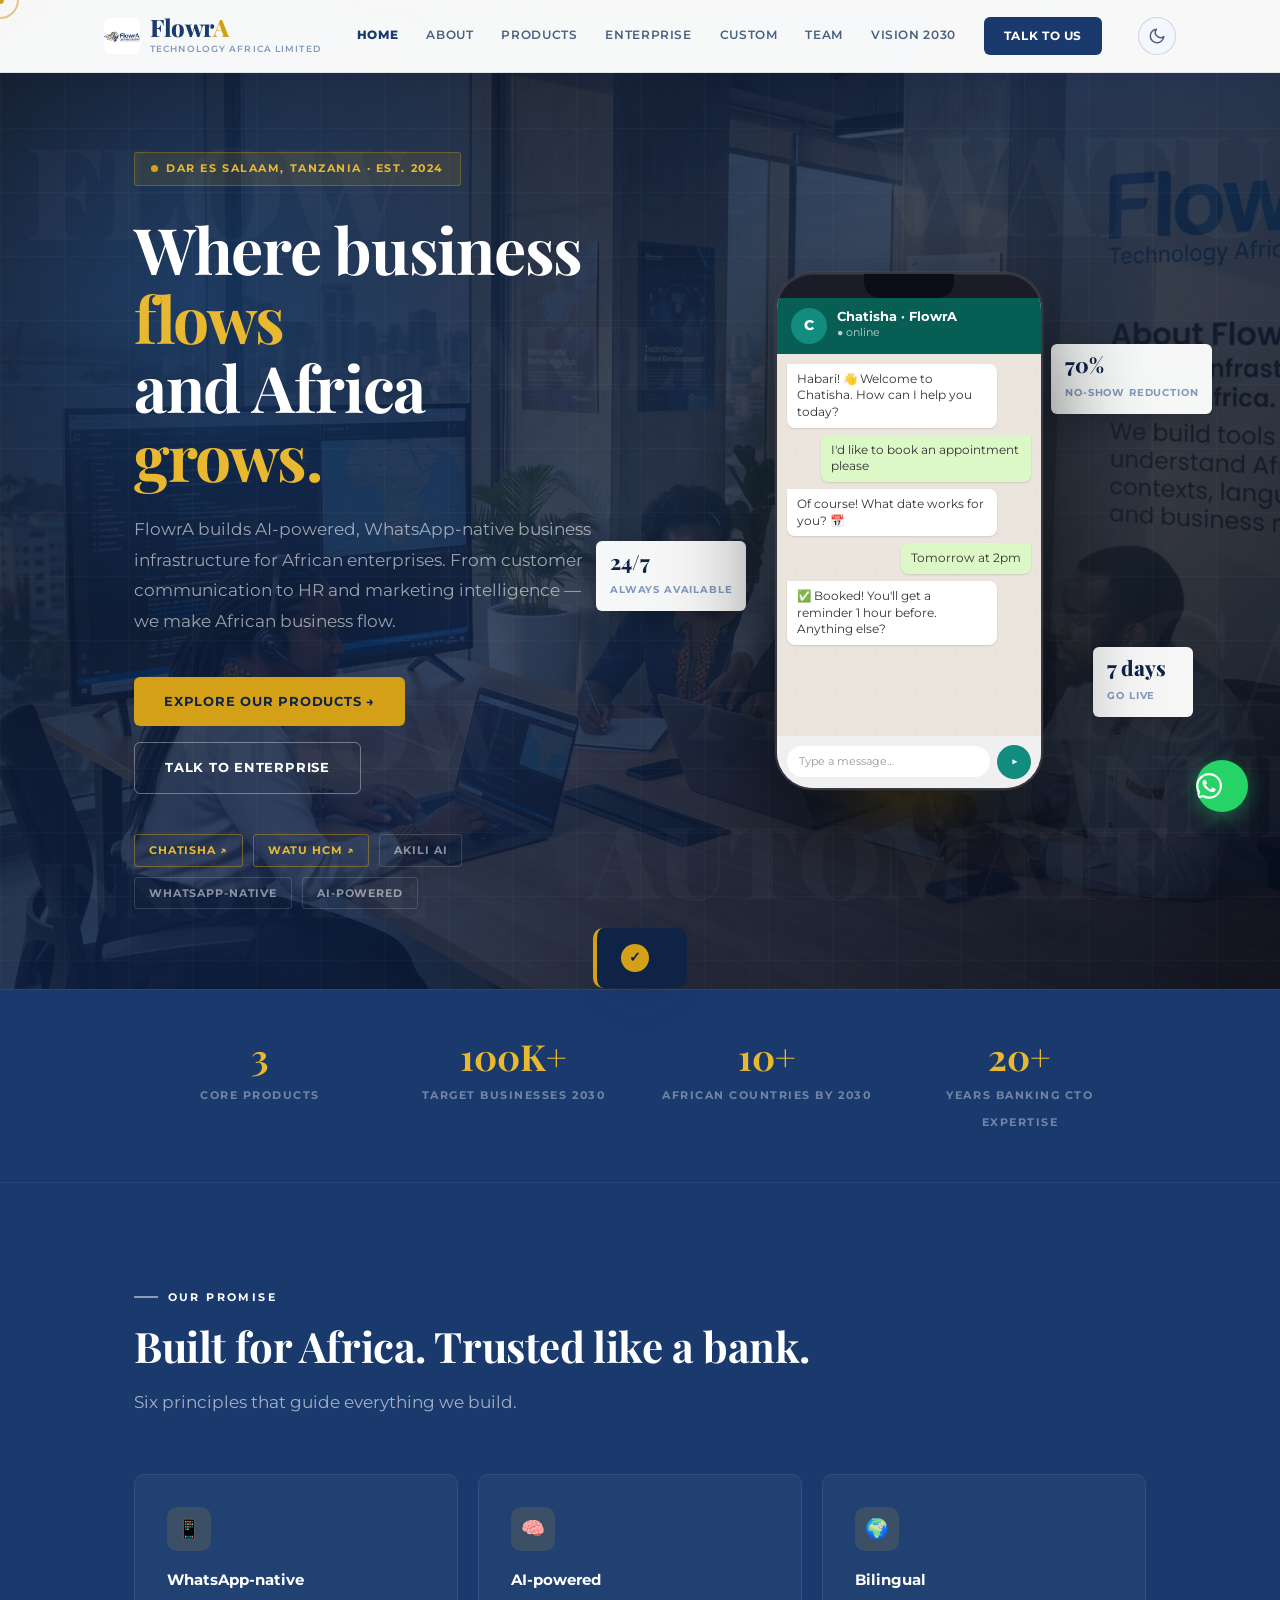
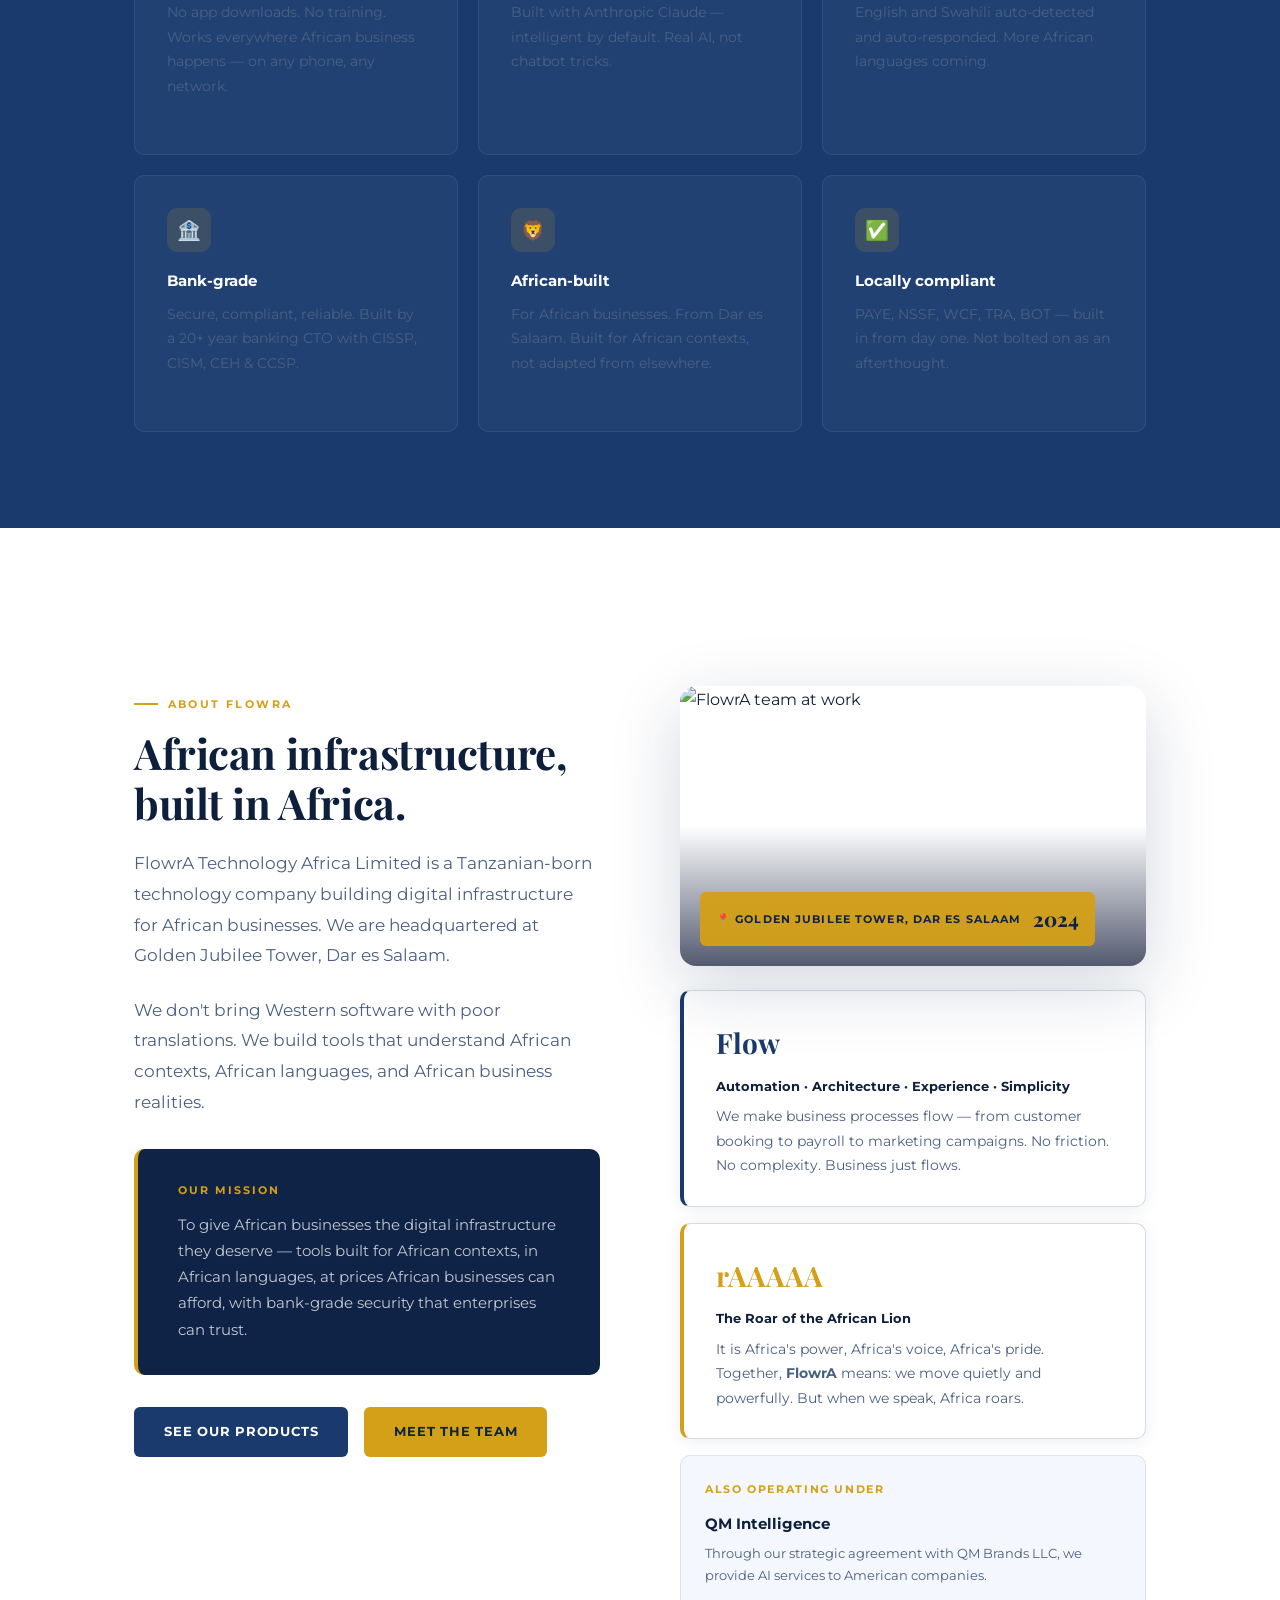
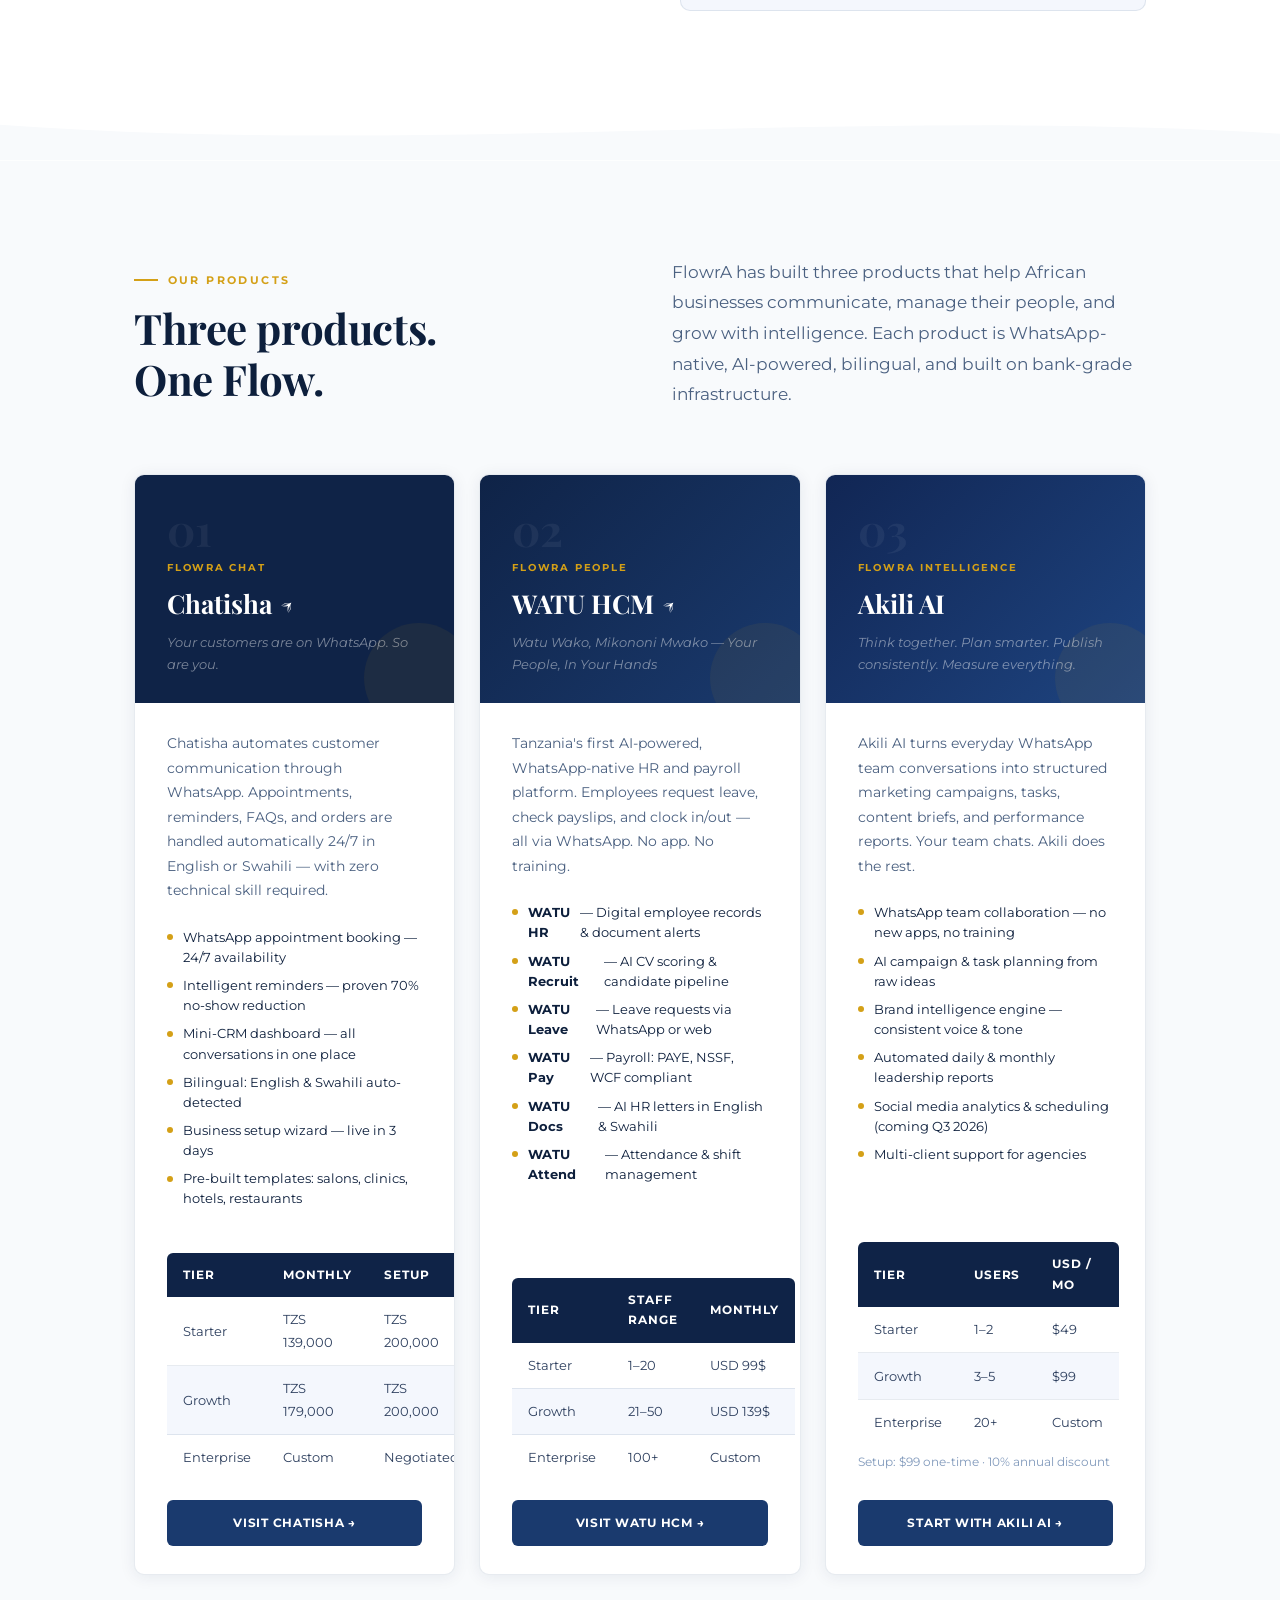
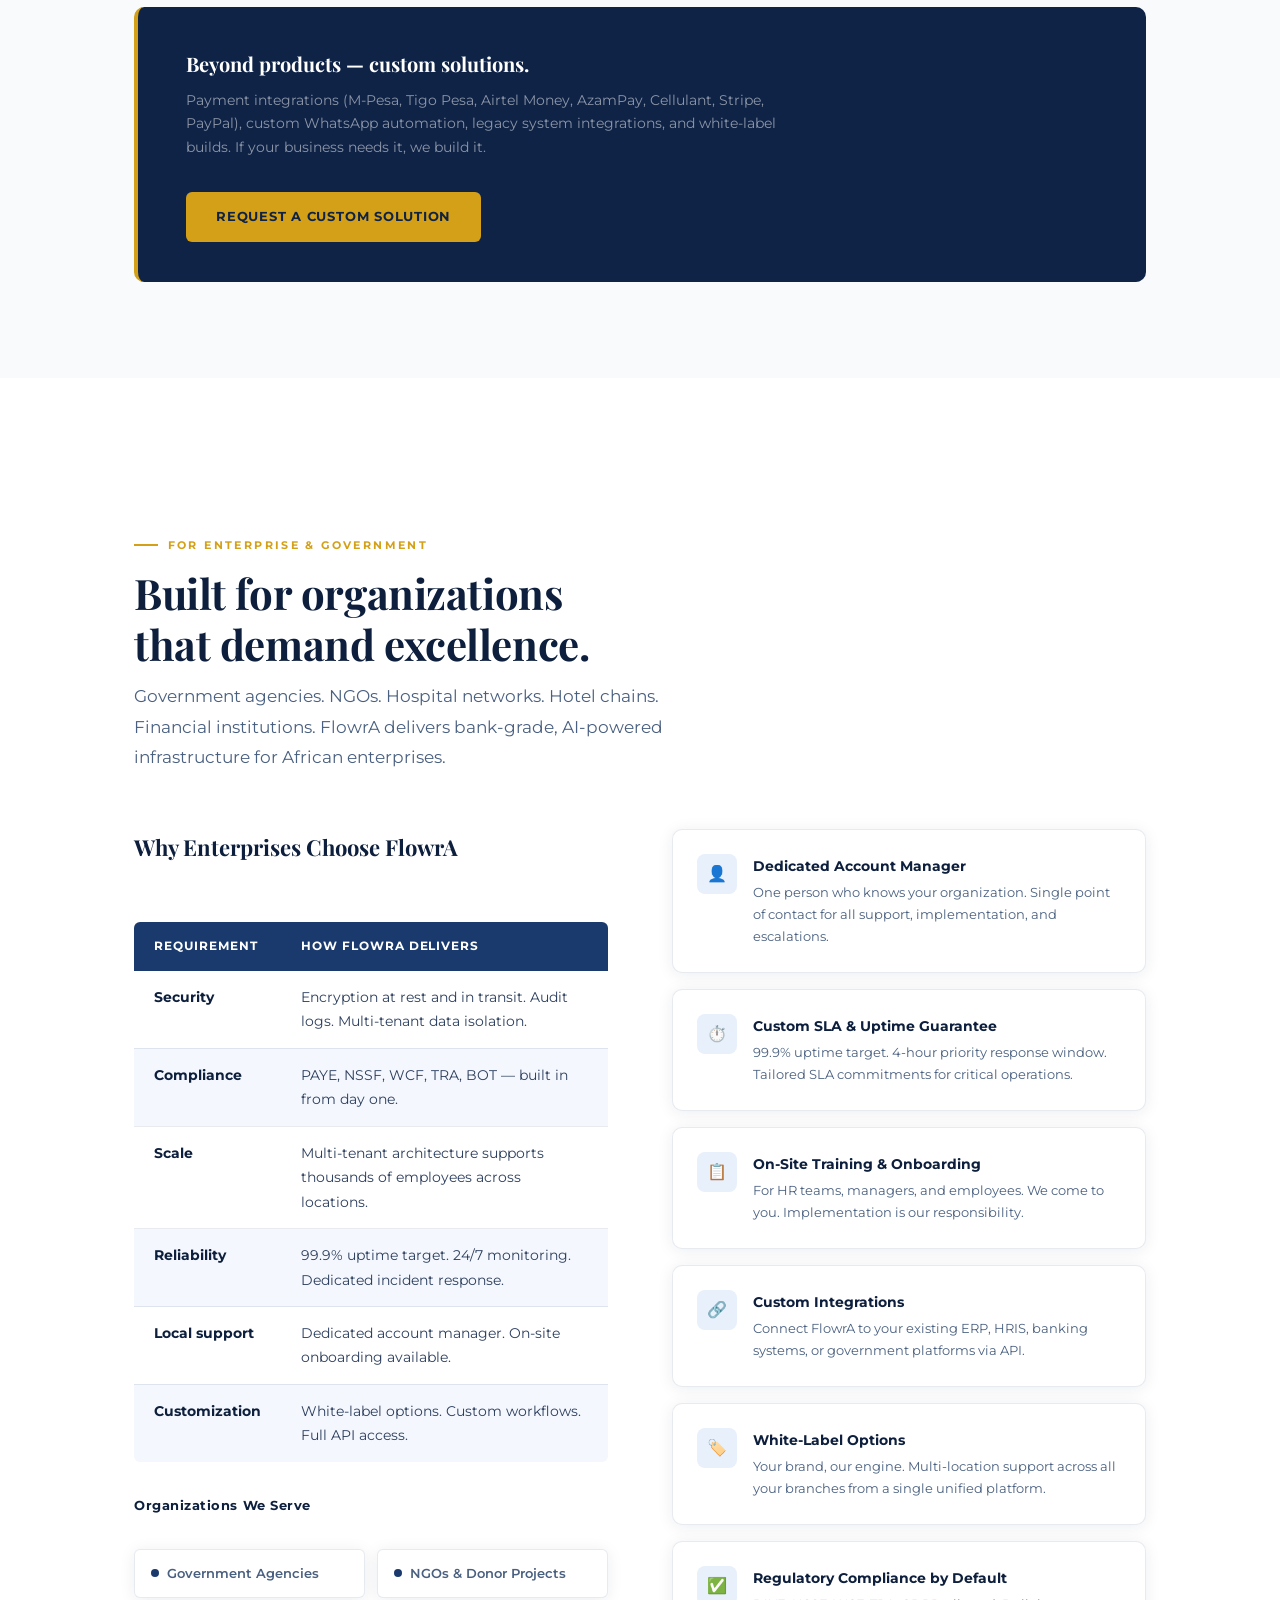
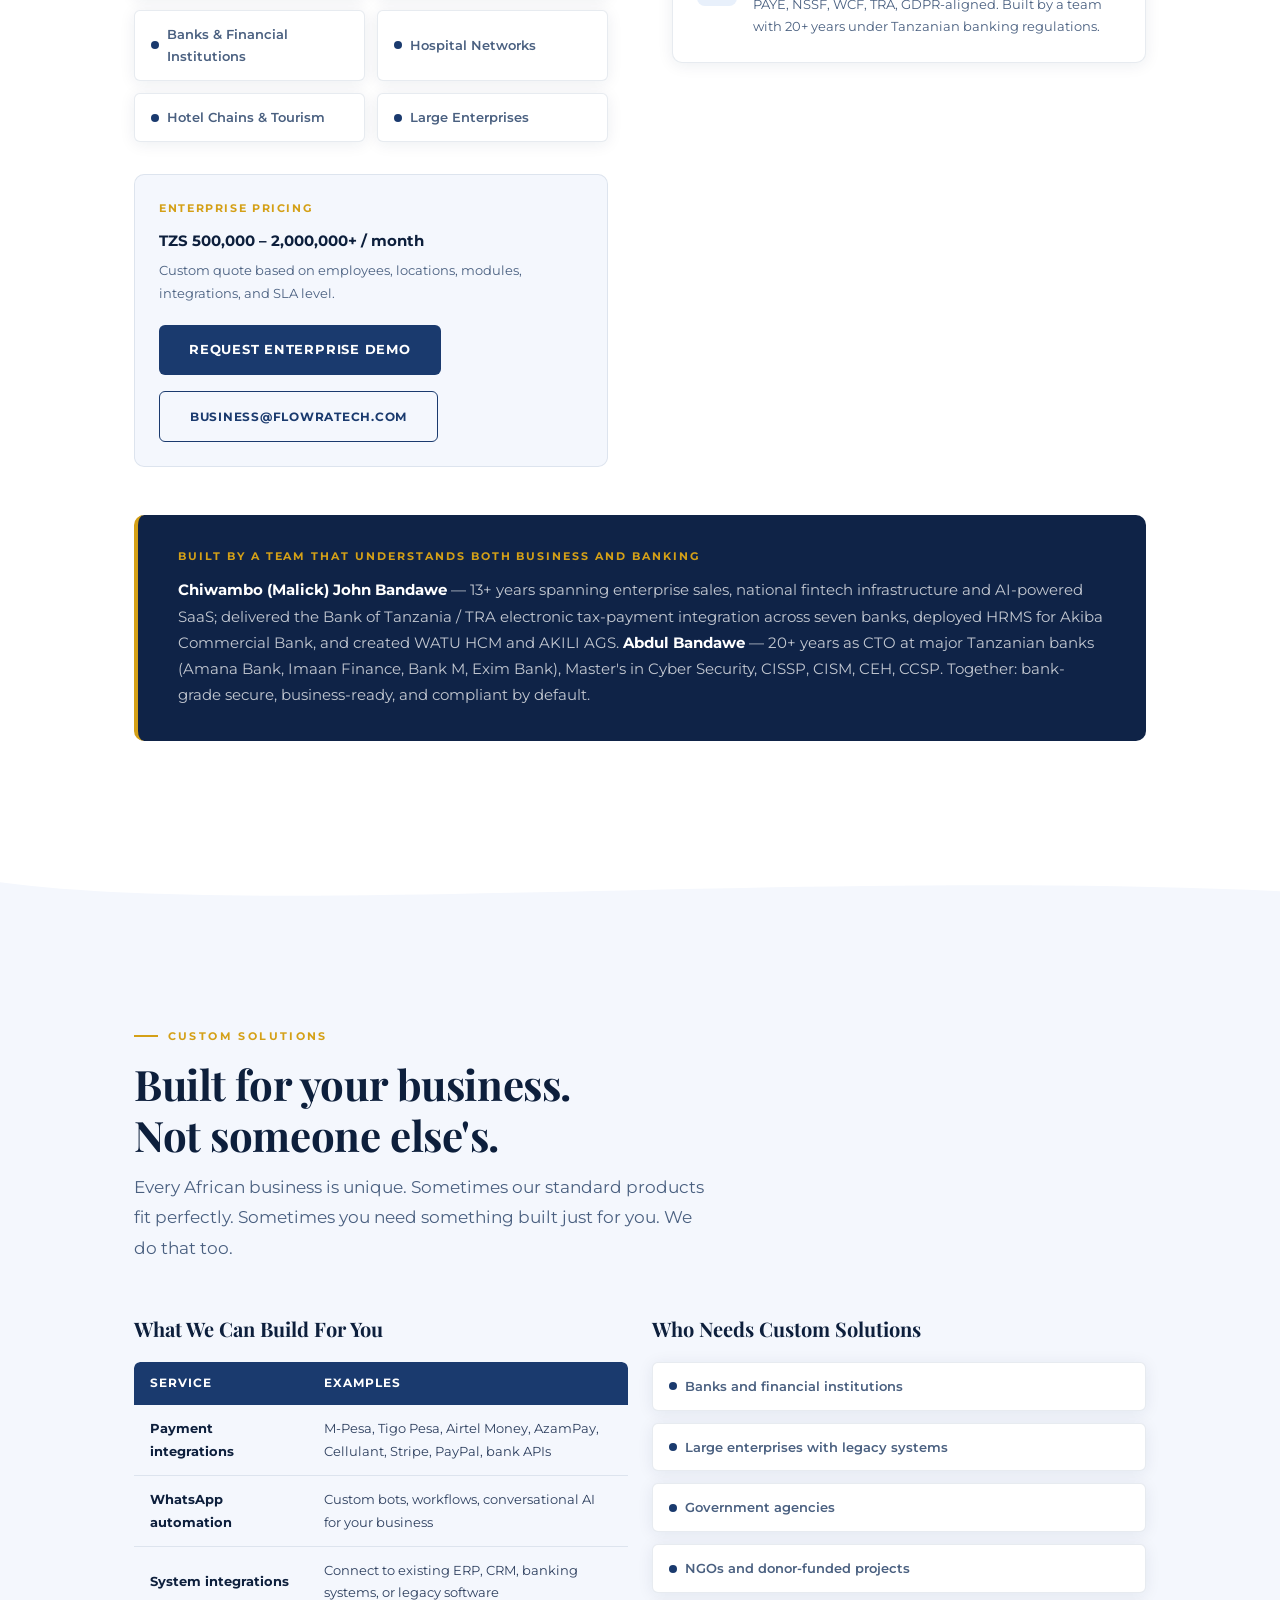
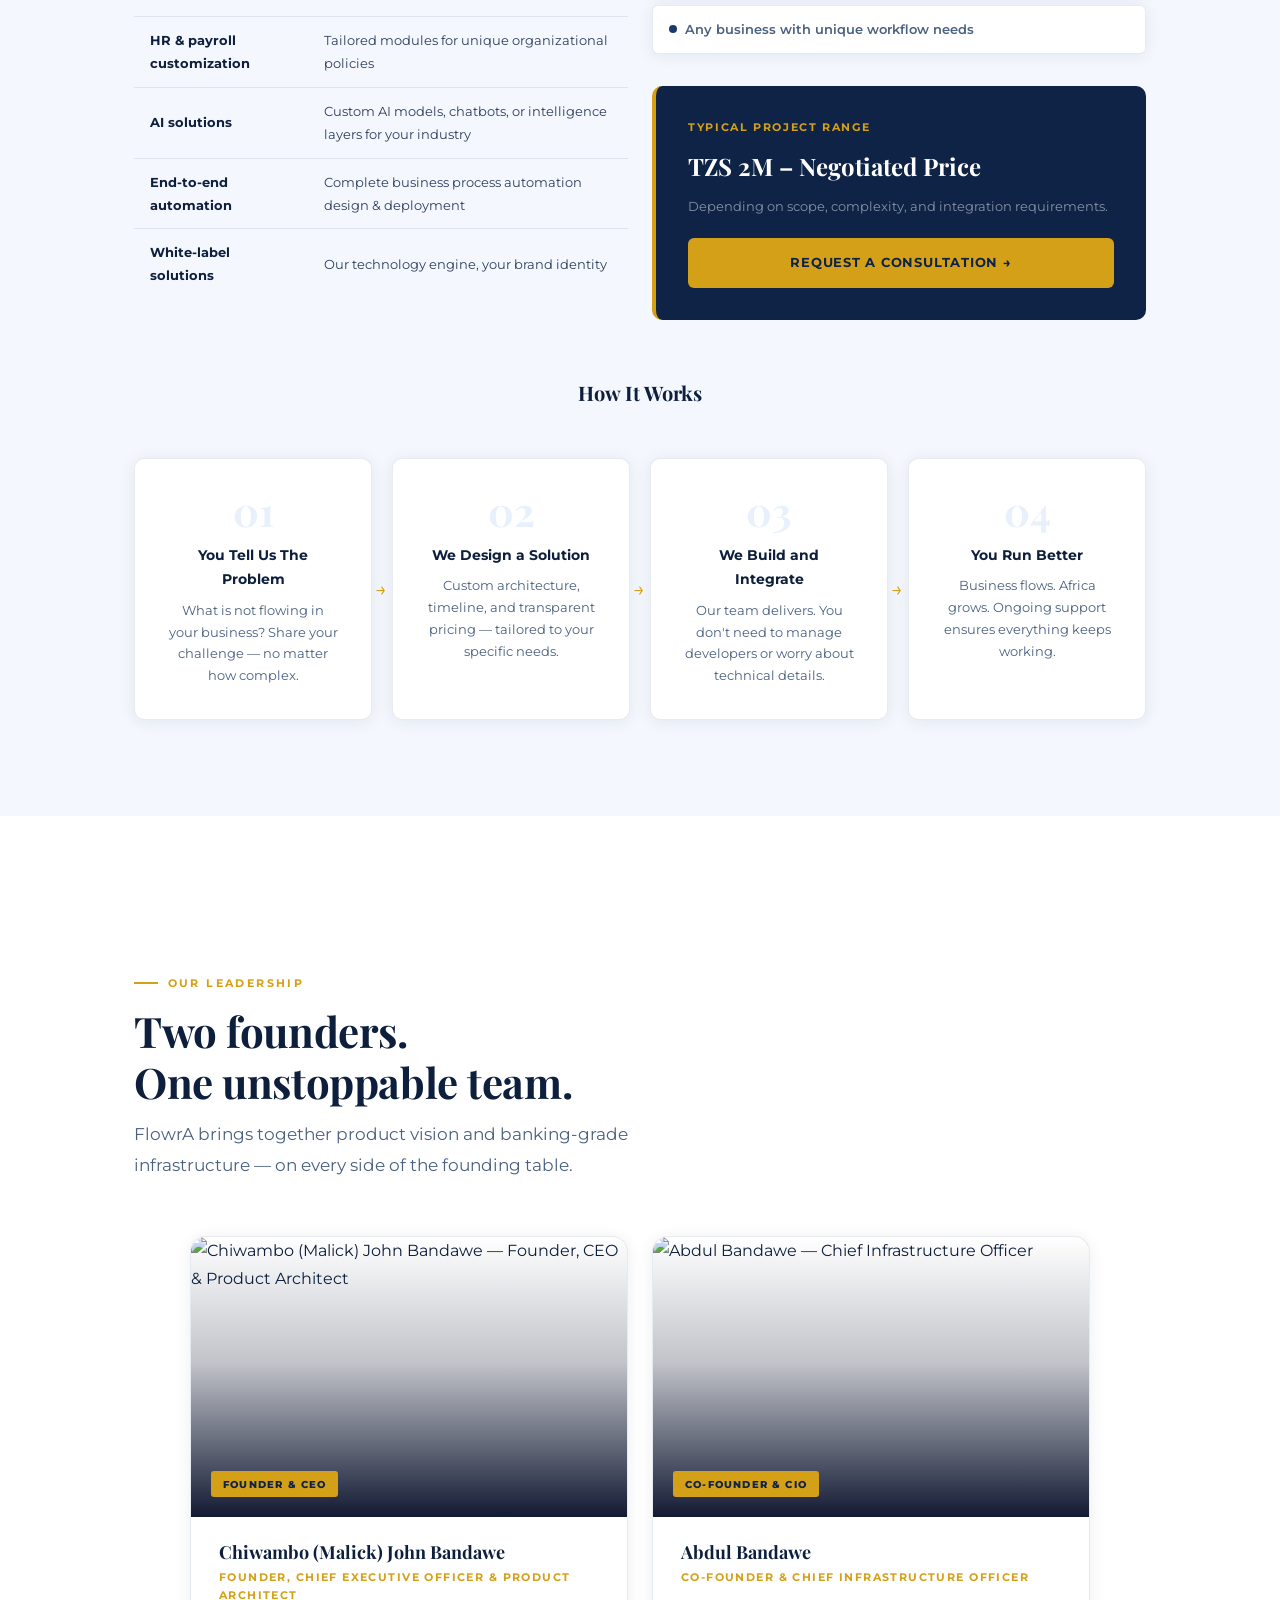
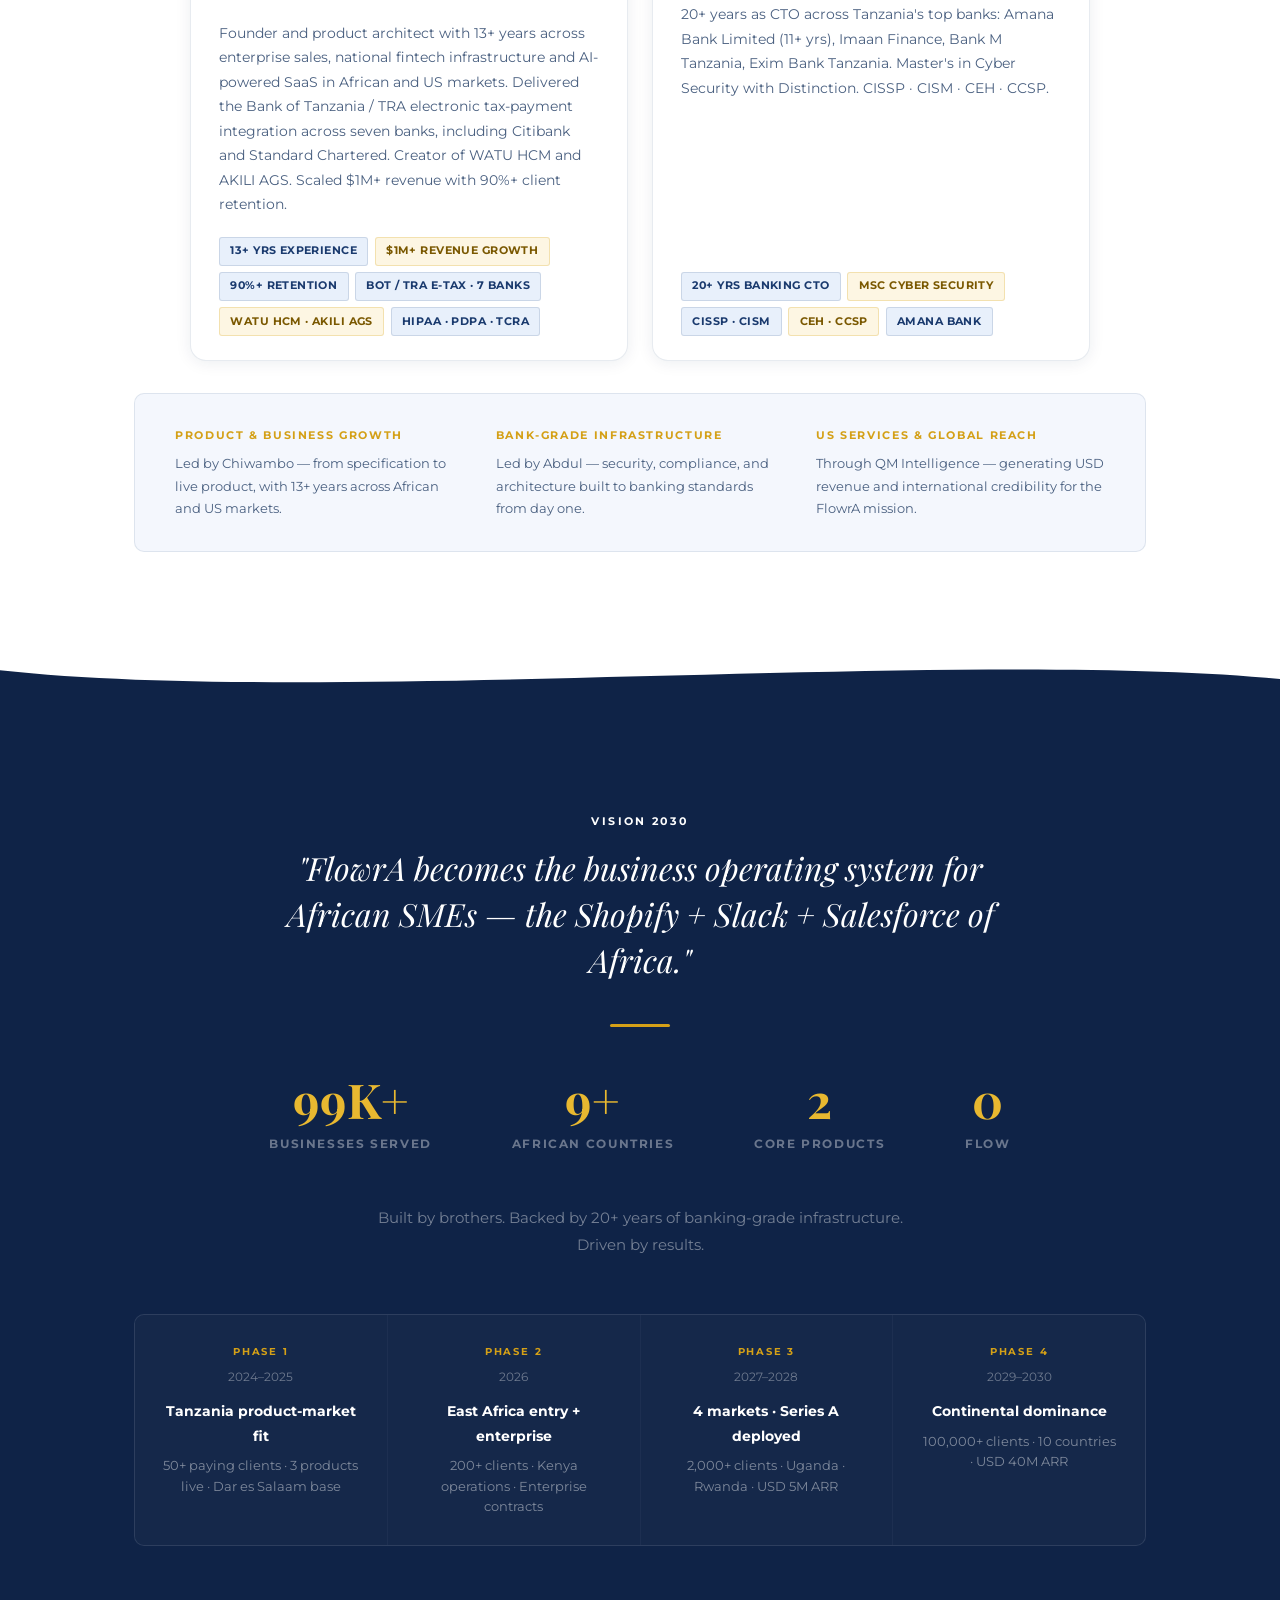
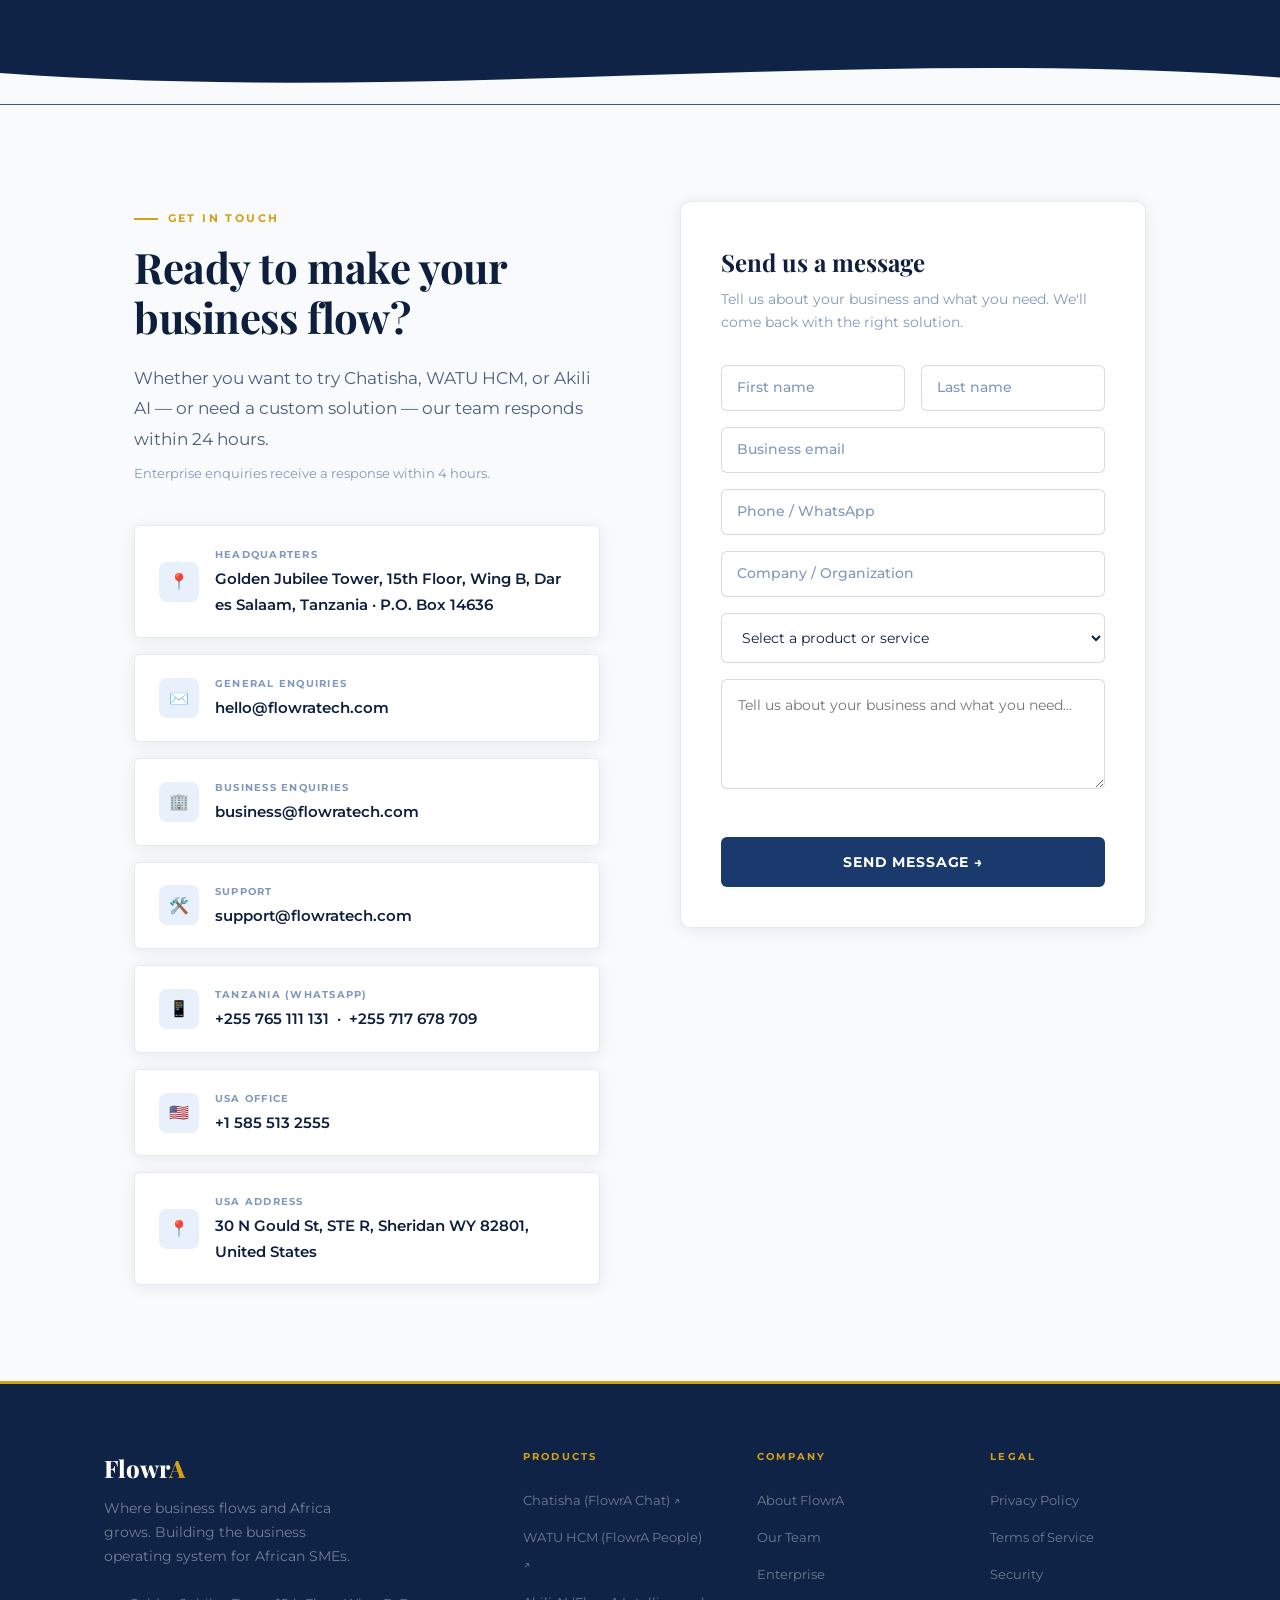
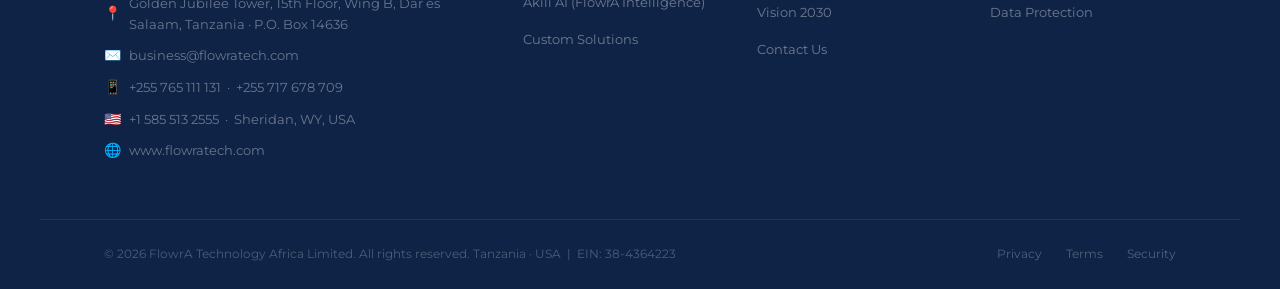
==== commit c2da1443: "Fix markup/a11y issues flagged by html-validate Explicit button types, th scope, role=img for labell" ====
--- a/index.html
+++ b/index.html
@@ -55,7 +55,7 @@
   </div>
 
   <!-- ════════════════ NAV ════════════════ -->
-  <nav id="nav" role="navigation" aria-label="Main navigation">
+  <nav id="nav" aria-label="Main navigation">
     <div class="nav-inner">
 
       <a href="#home" class="nav-logo" aria-label="FlowrA Home">
@@ -78,7 +78,7 @@
       </div>
 
       <div class="nav-actions">
-        <button id="theme-toggle" class="theme-btn" aria-label="Toggle dark/light mode">
+        <button type="button" id="theme-toggle" class="theme-btn" aria-label="Toggle dark/light mode">
           <!-- Moon: shown in light mode -->
           <svg class="theme-icon icon-moon" viewBox="0 0 24 24" fill="none" stroke="currentColor" stroke-width="2" stroke-linecap="round" stroke-linejoin="round">
             <path d="M21 12.79A9 9 0 1 1 11.21 3 7 7 0 0 0 21 12.79z"/>
@@ -96,7 +96,7 @@
             <line x1="18.36" y1="5.64" x2="19.78" y2="4.22"/>
           </svg>
         </button>
-        <button class="ham" id="ham" aria-label="Open menu" aria-expanded="false">
+        <button type="button" class="ham" id="ham" aria-label="Open menu" aria-expanded="false">
           <span></span><span></span><span></span>
         </button>
       </div>
@@ -163,7 +163,7 @@
         </div>
 
         <!-- Right: phone mockup -->
-        <div class="hero-visual a3" aria-label="Chatisha WhatsApp product preview">
+        <div class="hero-visual a3" role="img" aria-label="Chatisha WhatsApp product preview">
           <div class="phone-outer">
             <div class="phone-frame">
               <div class="phone-notch"></div>
@@ -196,15 +196,15 @@
           </div>
 
           <!-- Floating stat badges -->
-          <div class="hv-badge hv-b1" aria-label="70% no-show reduction">
+          <div class="hv-badge hv-b1" role="img" aria-label="70% no-show reduction">
             <span class="hv-num">70%</span>
             <span class="hv-lbl">No-show reduction</span>
           </div>
-          <div class="hv-badge hv-b2" aria-label="Available 24/7">
+          <div class="hv-badge hv-b2" role="img" aria-label="Available 24/7">
             <span class="hv-num">24/7</span>
             <span class="hv-lbl">Always available</span>
           </div>
-          <div class="hv-badge hv-b3" aria-label="Go live in 3 days">
+          <div class="hv-badge hv-b3" role="img" aria-label="Go live in 3 days">
             <span class="hv-num">7 days</span>
             <span class="hv-lbl">Go live</span>
           </div>
@@ -393,7 +393,7 @@
               <li>Pre-built templates: salons, clinics, hotels, restaurants</li>
             </ul>
             <table class="pricing-table">
-              <thead><tr><th>Tier</th><th>Monthly</th><th>Setup</th></tr></thead>
+              <thead><tr><th scope="col">Tier</th><th scope="col">Monthly</th><th scope="col">Setup</th></tr></thead>
               <tbody>
                 <tr><td>Starter</td><td>TZS 139,000</td><td>TZS 200,000</td></tr>
                 <tr><td>Growth</td><td>TZS 179,000</td><td>TZS 200,000</td></tr>
@@ -423,7 +423,7 @@
               <li><strong>WATU Attend</strong> — Attendance &amp; shift management</li>
             </ul>
             <table class="pricing-table">
-              <thead><tr><th>Tier</th><th>Staff Range</th><th>Monthly</th></tr></thead>
+              <thead><tr><th scope="col">Tier</th><th scope="col">Staff Range</th><th scope="col">Monthly</th></tr></thead>
               <tbody>
                 <tr><td>Starter</td><td>1–20</td><td>USD 99$</td></tr>
                 <tr><td>Growth</td><td>21–50</td><td>USD 139$</td></tr>
@@ -453,7 +453,7 @@
               <li>Multi-client support for agencies</li>
             </ul>
             <table class="pricing-table">
-              <thead><tr><th>Tier</th><th>Users</th><th>USD / mo</th></tr></thead>
+              <thead><tr><th scope="col">Tier</th><th scope="col">Users</th><th scope="col">USD / mo</th></tr></thead>
               <tbody>
                 <tr><td>Starter</td><td>1–2</td><td>$49</td></tr>
                 <tr><td>Growth</td><td>3–5</td><td>$99</td></tr>
@@ -499,7 +499,7 @@
           <h3 style="font-family:'Playfair Display',serif;font-size:1.375rem;color:var(--text-dark);margin-bottom:1rem;font-weight:700">Why Enterprises Choose FlowrA</h3>
           <div class="table-scroll">
           <table class="feat-table">
-            <thead><tr><th>Requirement</th><th>How FlowrA Delivers</th></tr></thead>
+            <thead><tr><th scope="col">Requirement</th><th scope="col">How FlowrA Delivers</th></tr></thead>
             <tbody>
               <tr><td>Security</td><td>Encryption at rest and in transit. Audit logs. Multi-tenant data isolation.</td></tr>
               <tr><td>Compliance</td><td>PAYE, NSSF, WCF, TRA, BOT — built in from day one.</td></tr>
@@ -590,7 +590,7 @@
           <h3 style="font-family:'Playfair Display',serif;font-size:1.25rem;color:var(--text-dark);margin-bottom:1rem;font-weight:700">What We Can Build For You</h3>
           <div class="table-scroll">
           <table class="custom-table">
-            <thead><tr><th>Service</th><th>Examples</th></tr></thead>
+            <thead><tr><th scope="col">Service</th><th scope="col">Examples</th></tr></thead>
             <tbody>
               <tr><td>Payment integrations</td><td>M-Pesa, Tigo Pesa, Airtel Money, AzamPay, Cellulant, Stripe, PayPal, bank APIs</td></tr>
               <tr><td>WhatsApp automation</td><td>Custom bots, workflows, conversational AI for your business</td></tr>
@@ -870,7 +870,7 @@
               <input type="hidden" name="access_key" value="28d21b14-8cb2-4ba8-b151-0e7a9ee998d2">
               <input type="hidden" name="subject"    value="New Enquiry — FlowrA Website">
               <input type="hidden" name="from_name"  value="FlowrA Website">
-              <input type="checkbox" name="botcheck" style="display:none" tabindex="-1" autocomplete="off">
+              <input type="checkbox" name="botcheck" style="display:none" tabindex="-1">
               <div class="form-row">
                 <div class="fg">
                   <input type="text" id="first-name" name="first-name" placeholder=" " required autocomplete="given-name">
@@ -979,7 +979,7 @@
   </a>
 
   <!-- Scroll to top -->
-  <button id="scroll-top" aria-label="Back to top">↑</button>
+  <button type="button" id="scroll-top" aria-label="Back to top">↑</button>
 
   <script src="https://js.hcaptcha.com/1/api.js" async defer></script>
   <script src="js/main.js?v=20261020"></script>
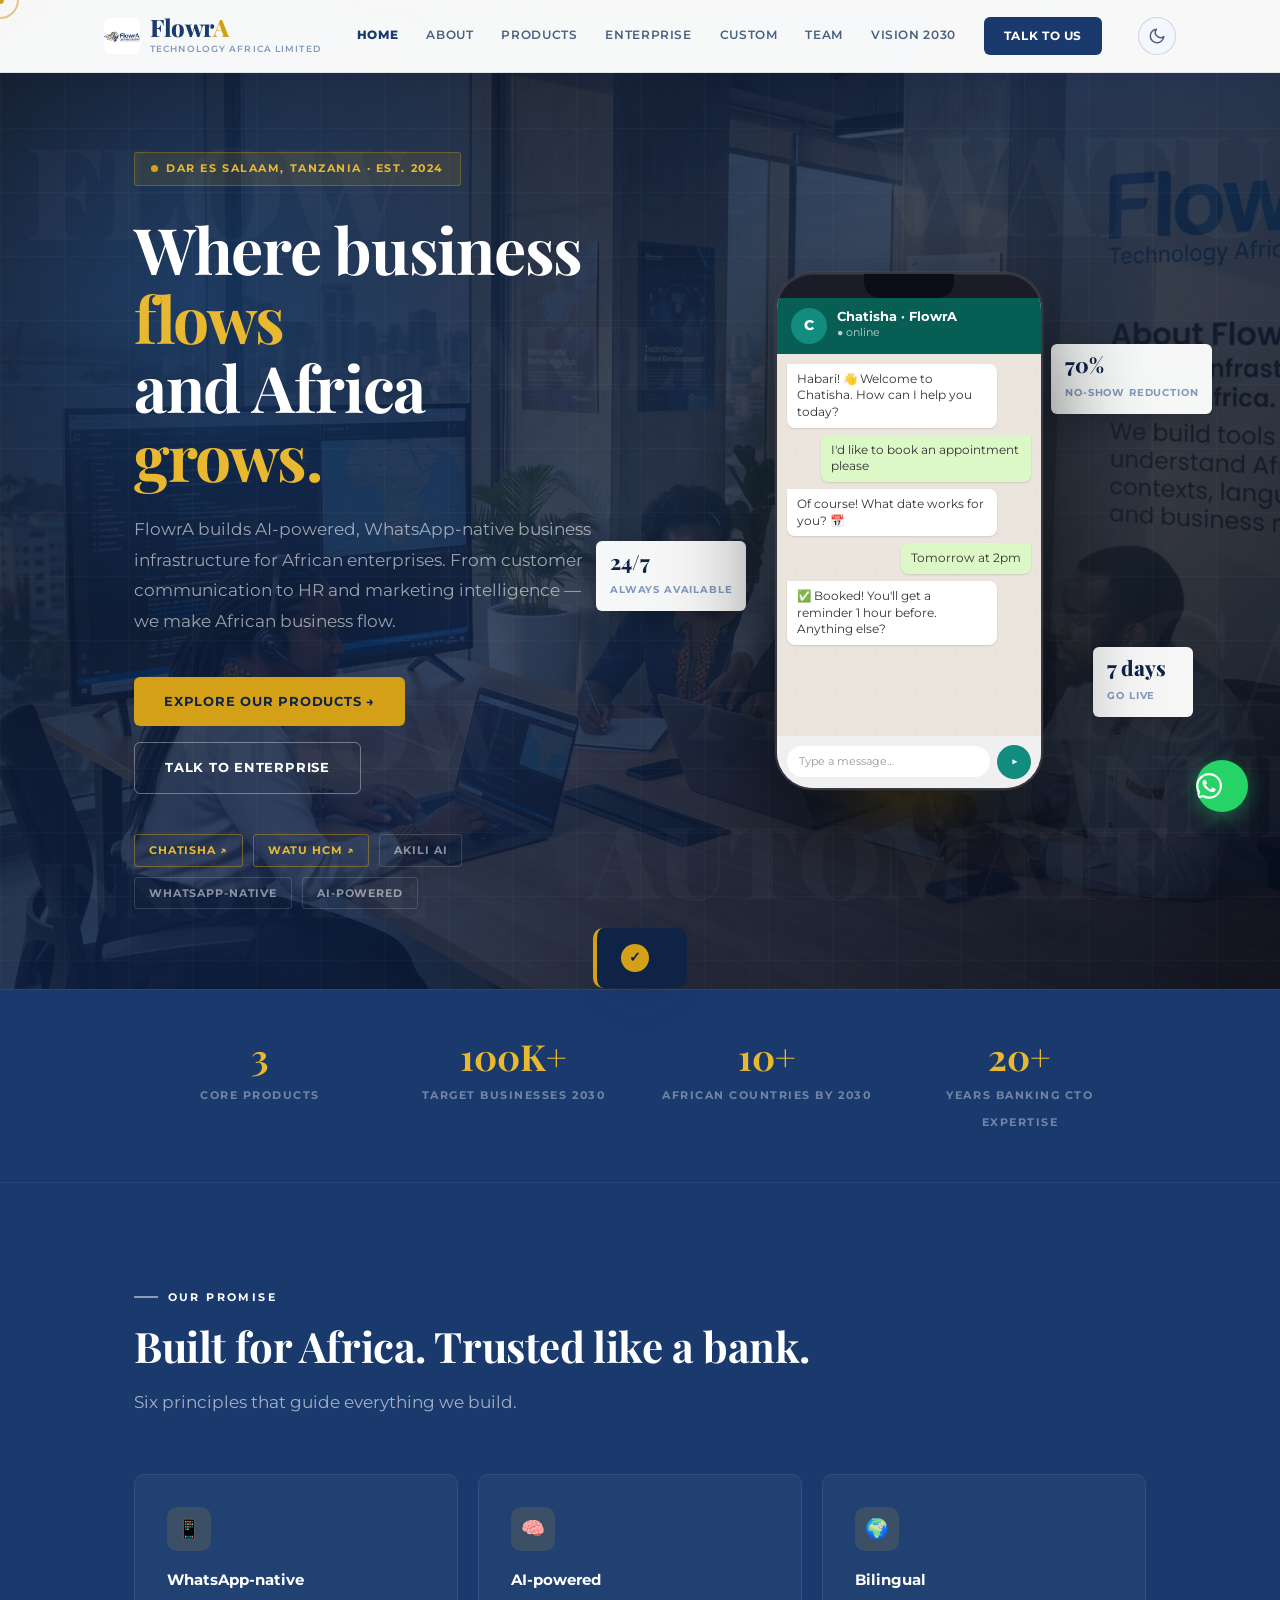
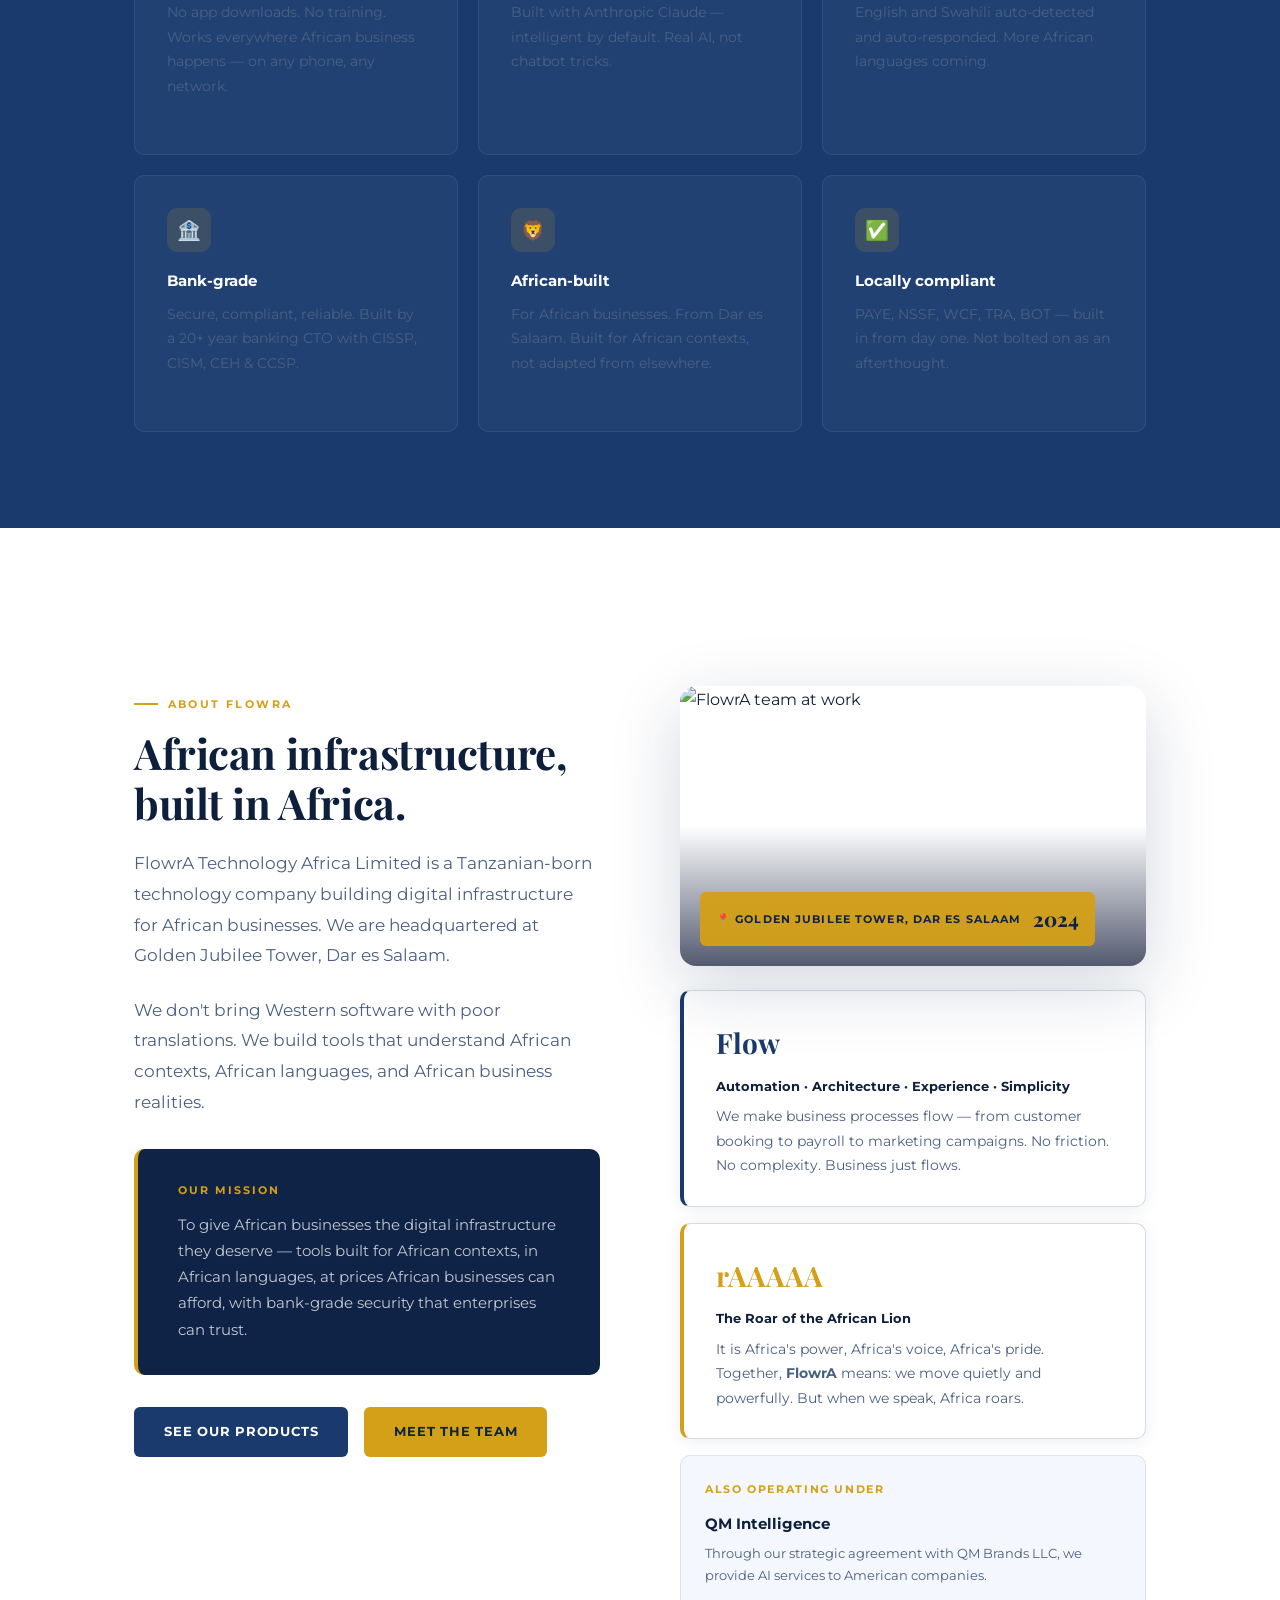
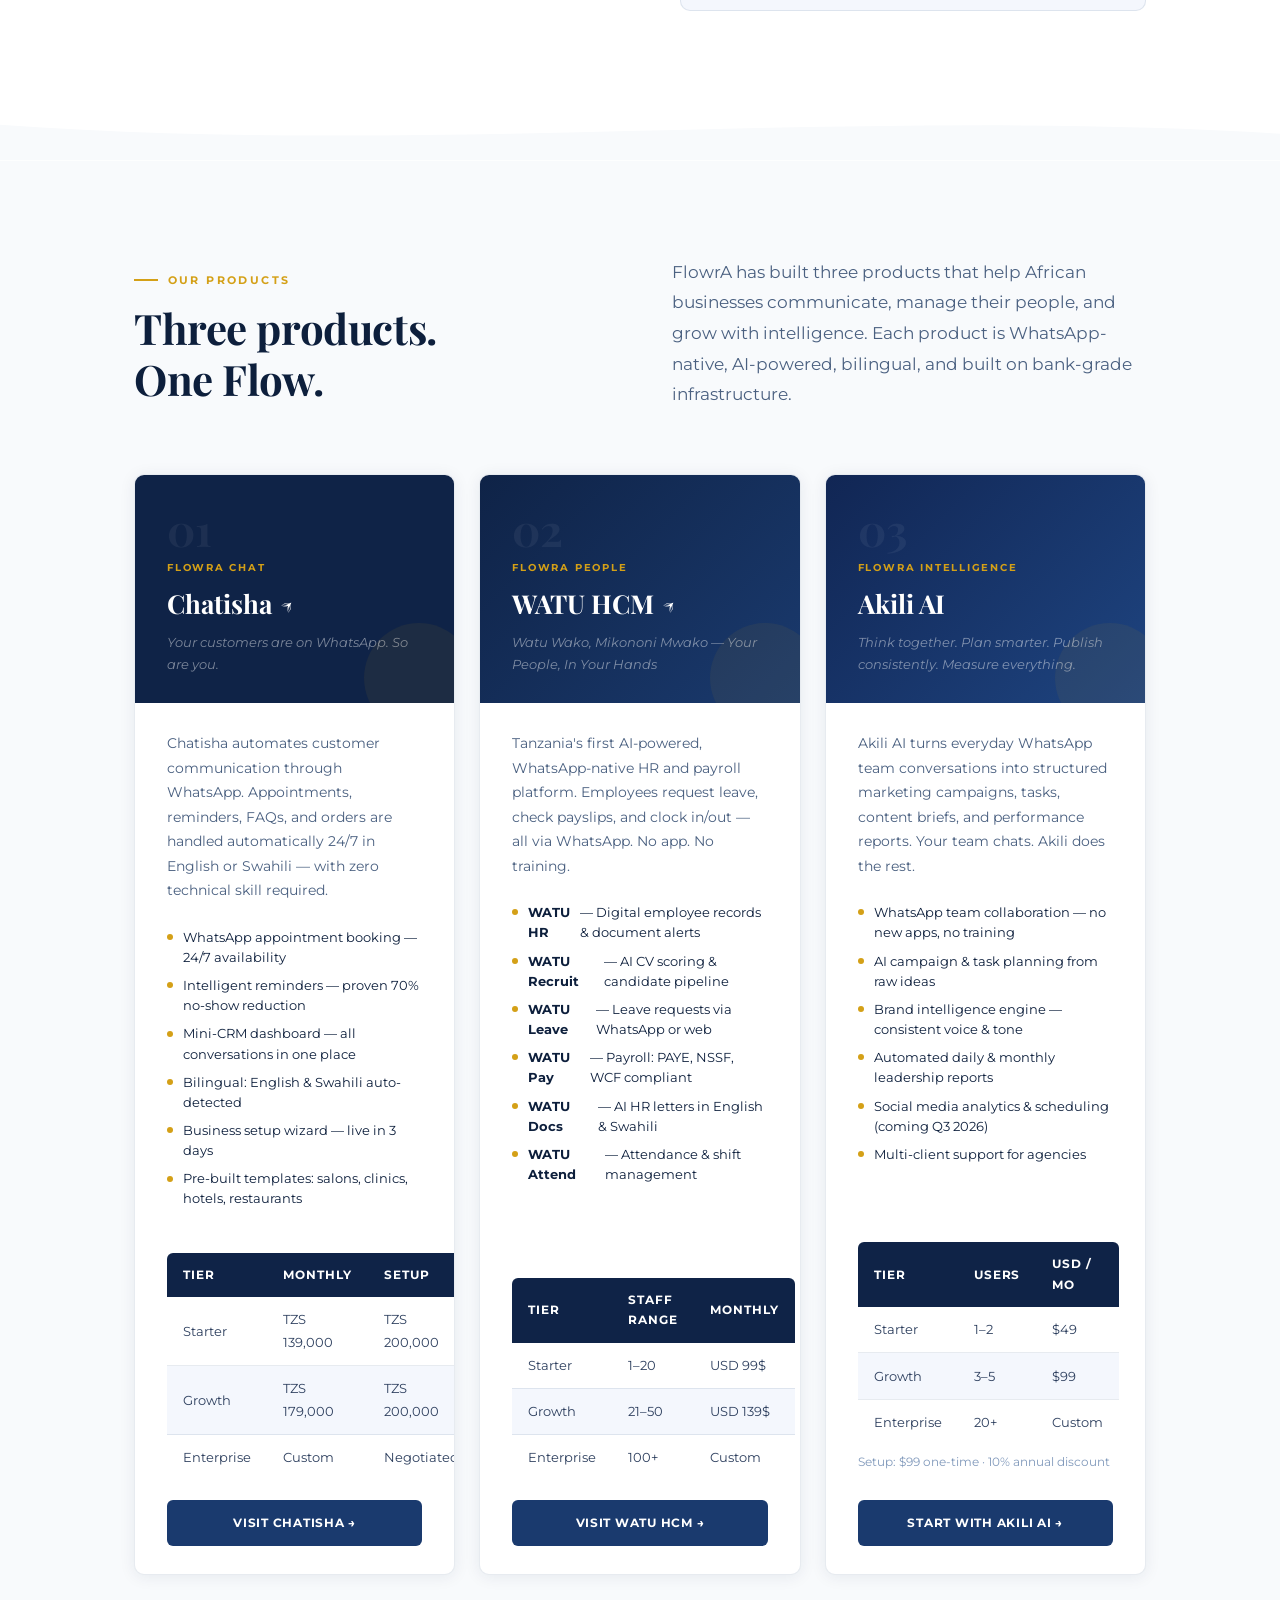
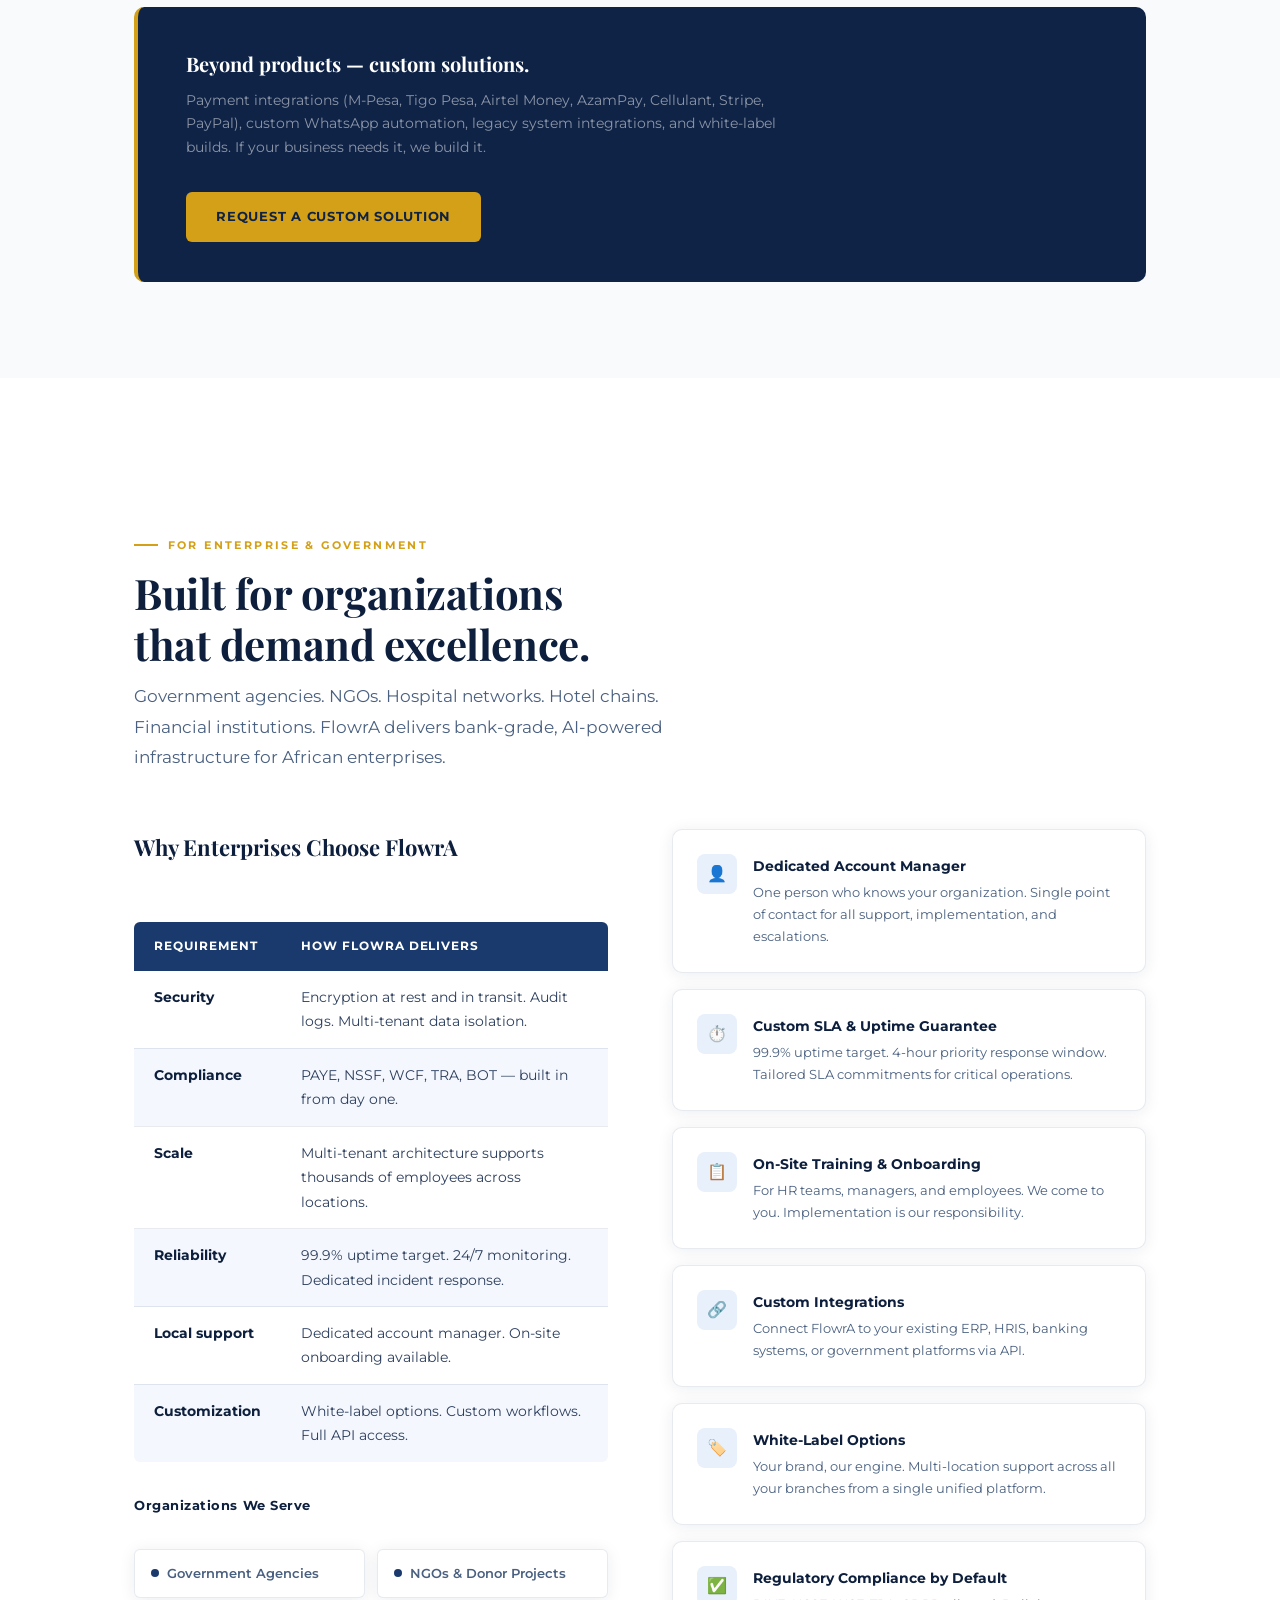
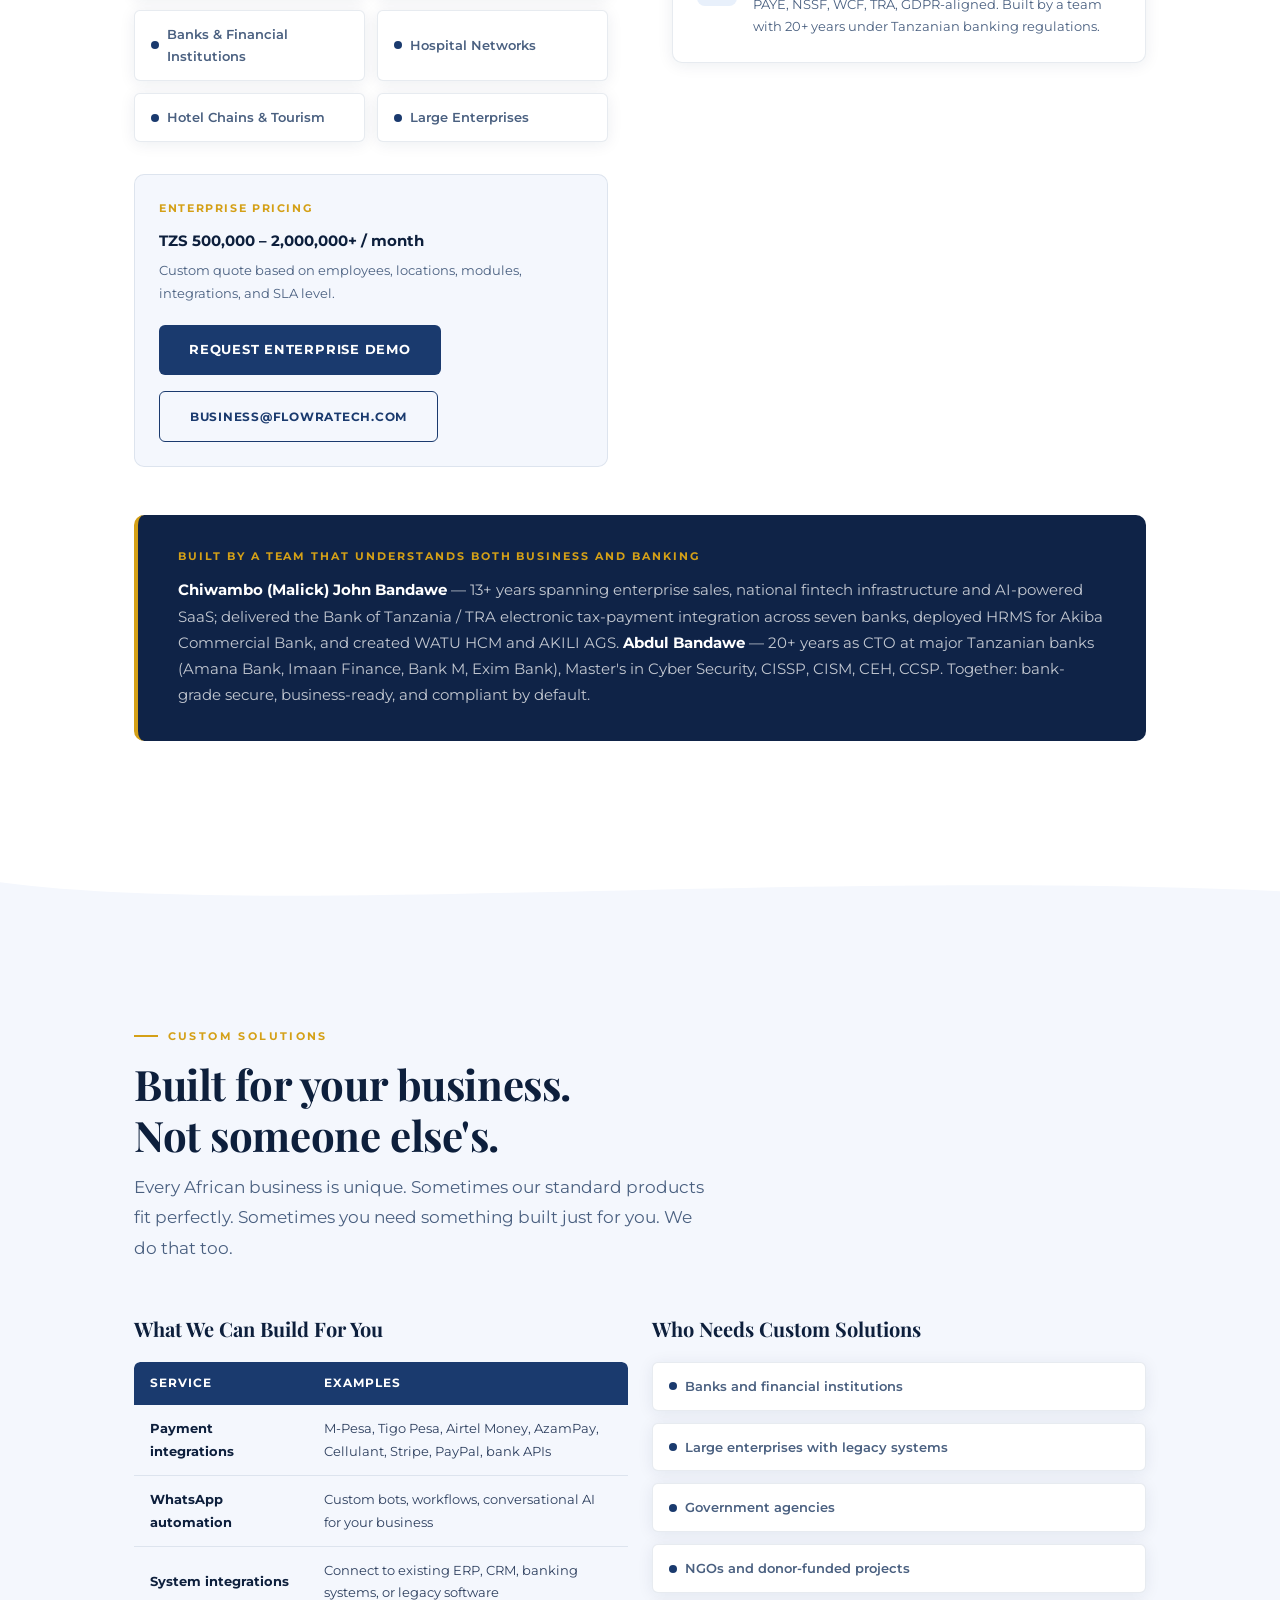
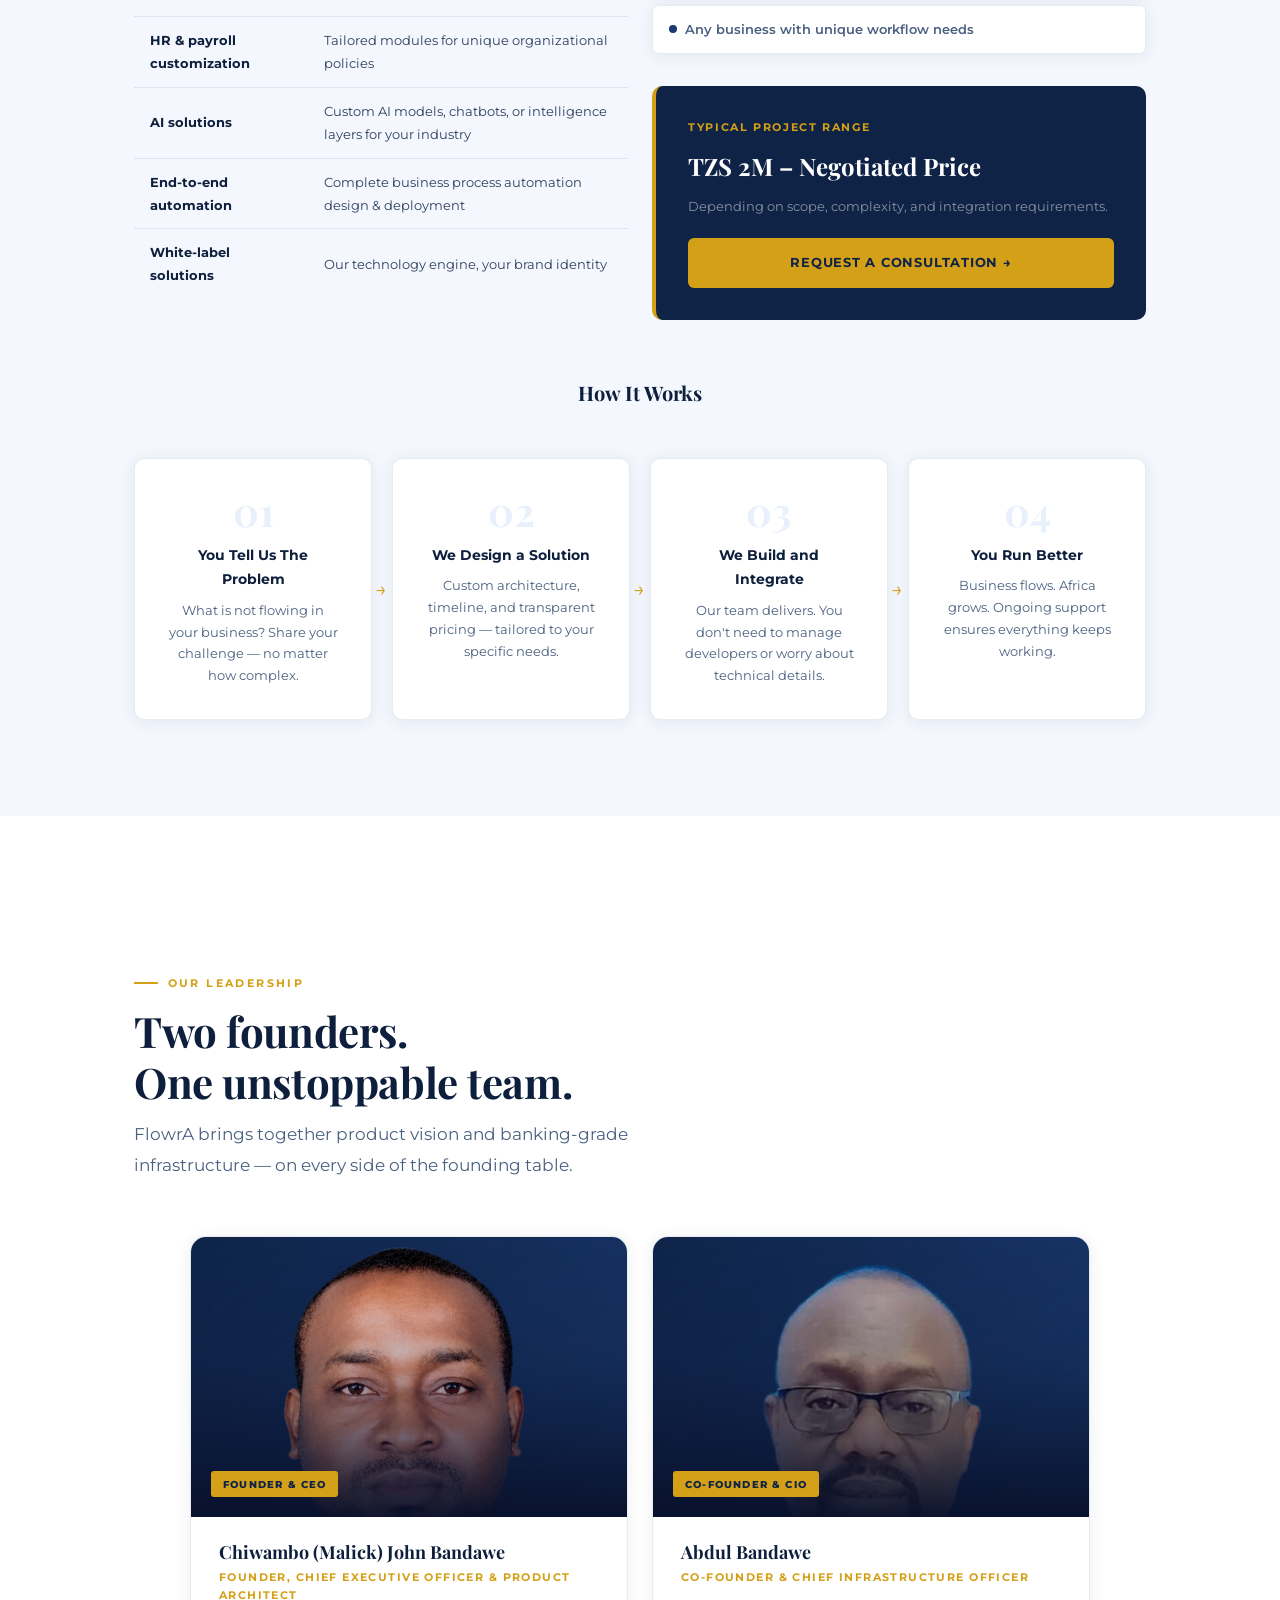
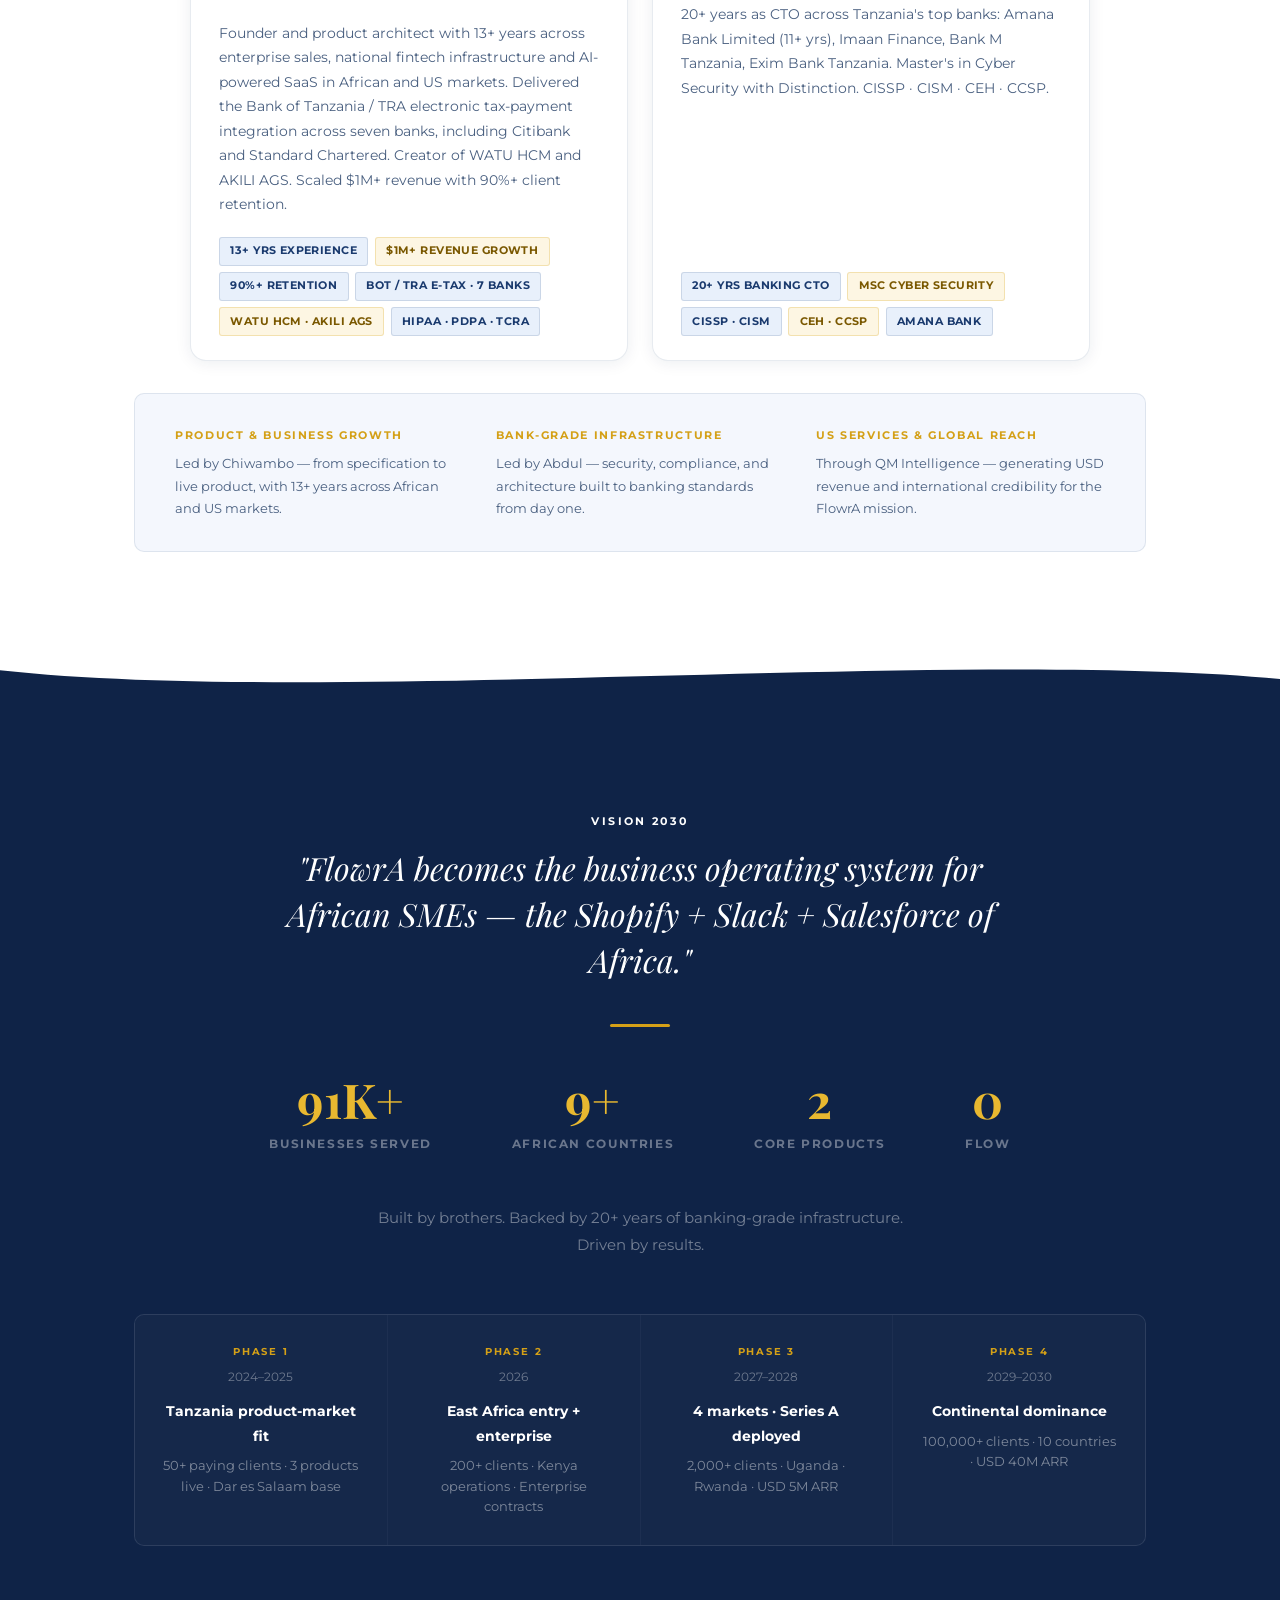
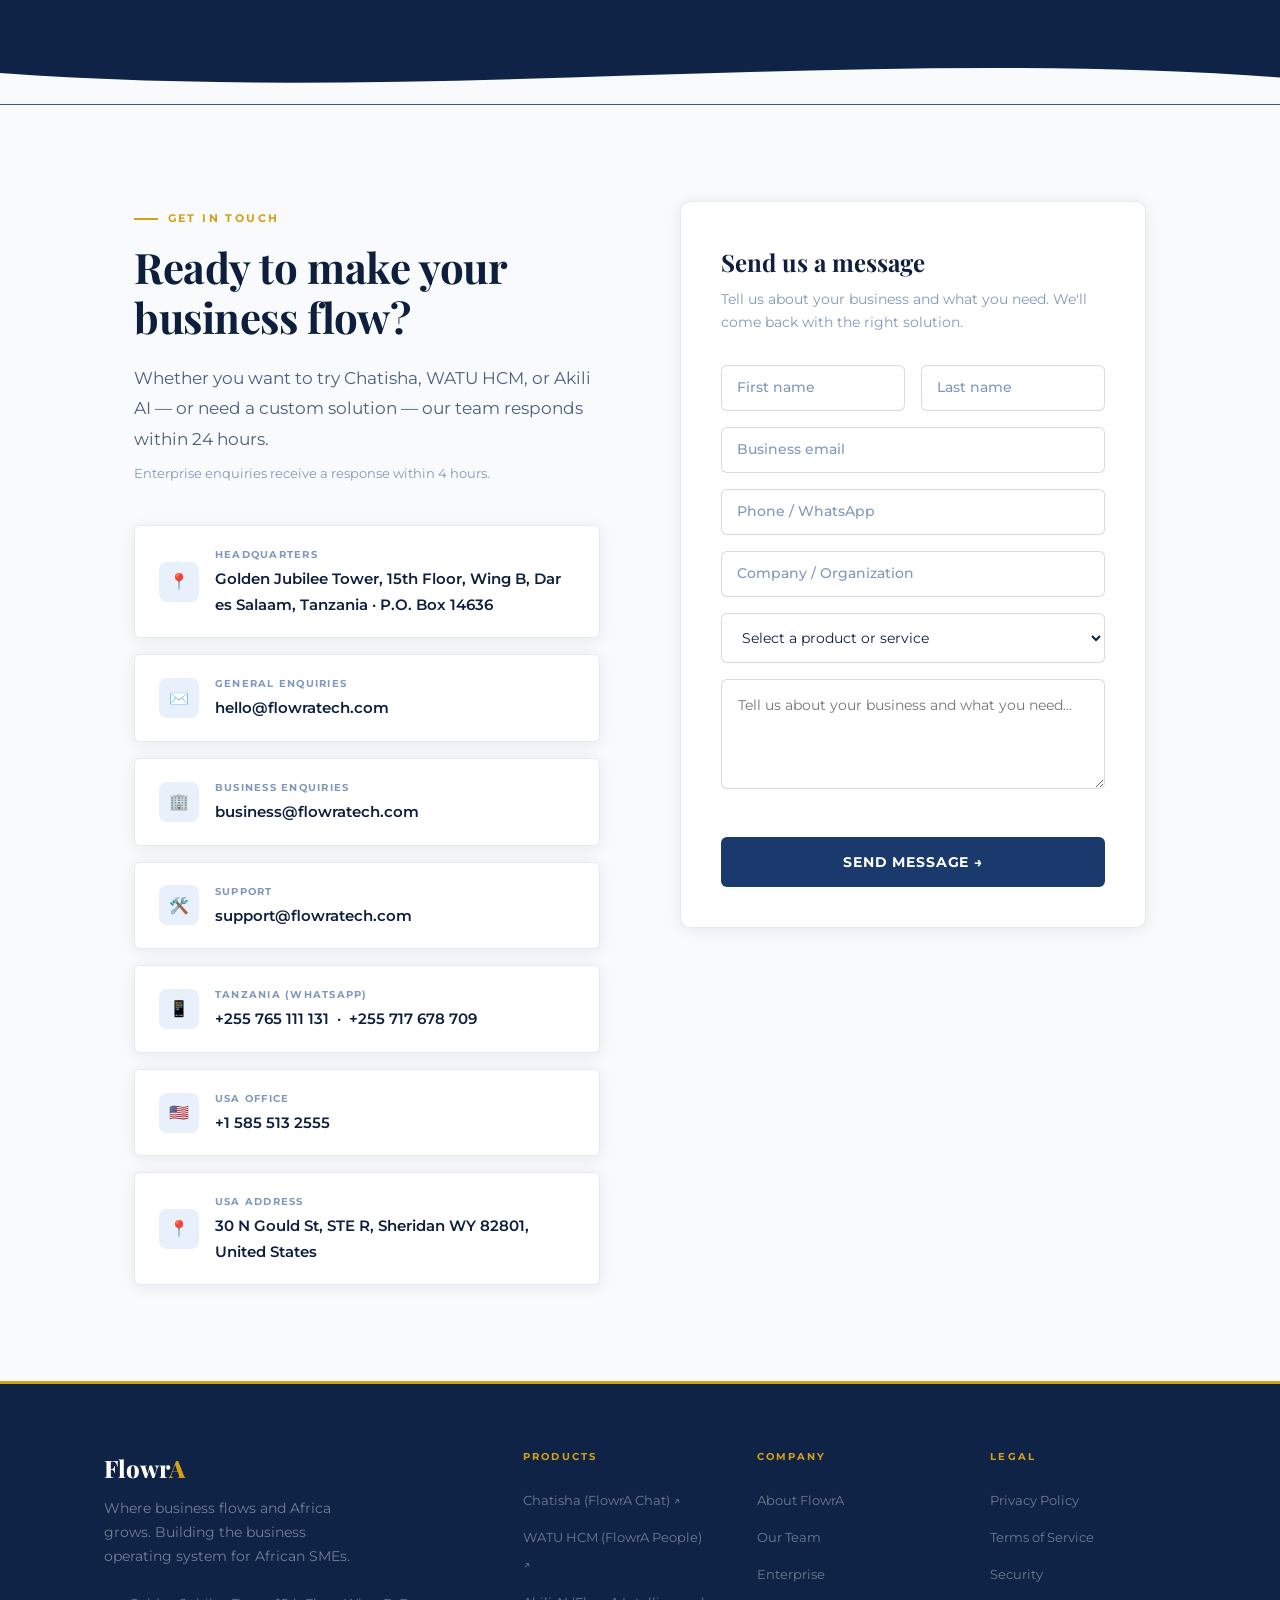
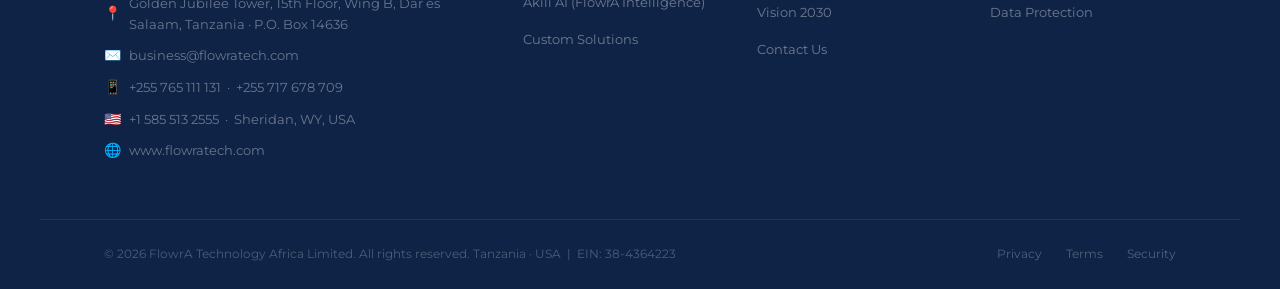
==== commit 0d652152: "Add real founder photos for Chiwambo and Abdul Person-segmented from the supplied portraits and comp" ====
--- a/index.html
+++ b/index.html
@@ -667,12 +667,12 @@
 
       <div class="team-grid reveal-group">
 
-        <!-- Chiwambo Bandawe -->
-        <!-- Replace photo with: images/founder-chiwambo.jpg (400×500 px min) -->
+        <!-- Chiwambo (Malick) John Bandawe -->
         <div class="founder-card card-tilt">
           <div class="fc-photo-wrap">
             <img
-              src="https://images.unsplash.com/photo-1560250097-0b93528c311a?w=500&h=560&fit=crop&q=80"
+              src="images/founder-chiwambo.jpg"
+              width="1000" height="1120"
               alt="Chiwambo (Malick) John Bandawe — Founder, CEO &amp; Product Architect"
               class="fc-photo"
               loading="lazy"
@@ -697,11 +697,11 @@
         </div>
 
         <!-- Abdul Bandawe -->
-        <!-- Replace photo with: images/founder-abdul.jpg (400×500 px min) -->
         <div class="founder-card card-tilt">
           <div class="fc-photo-wrap">
             <img
-              src="https://images.unsplash.com/photo-1519085360753-af0119f7cbe7?w=500&h=560&fit=crop&q=80"
+              src="images/founder-abdul.jpg"
+              width="640" height="716"
               alt="Abdul Bandawe — Chief Infrastructure Officer"
               class="fc-photo"
               loading="lazy"
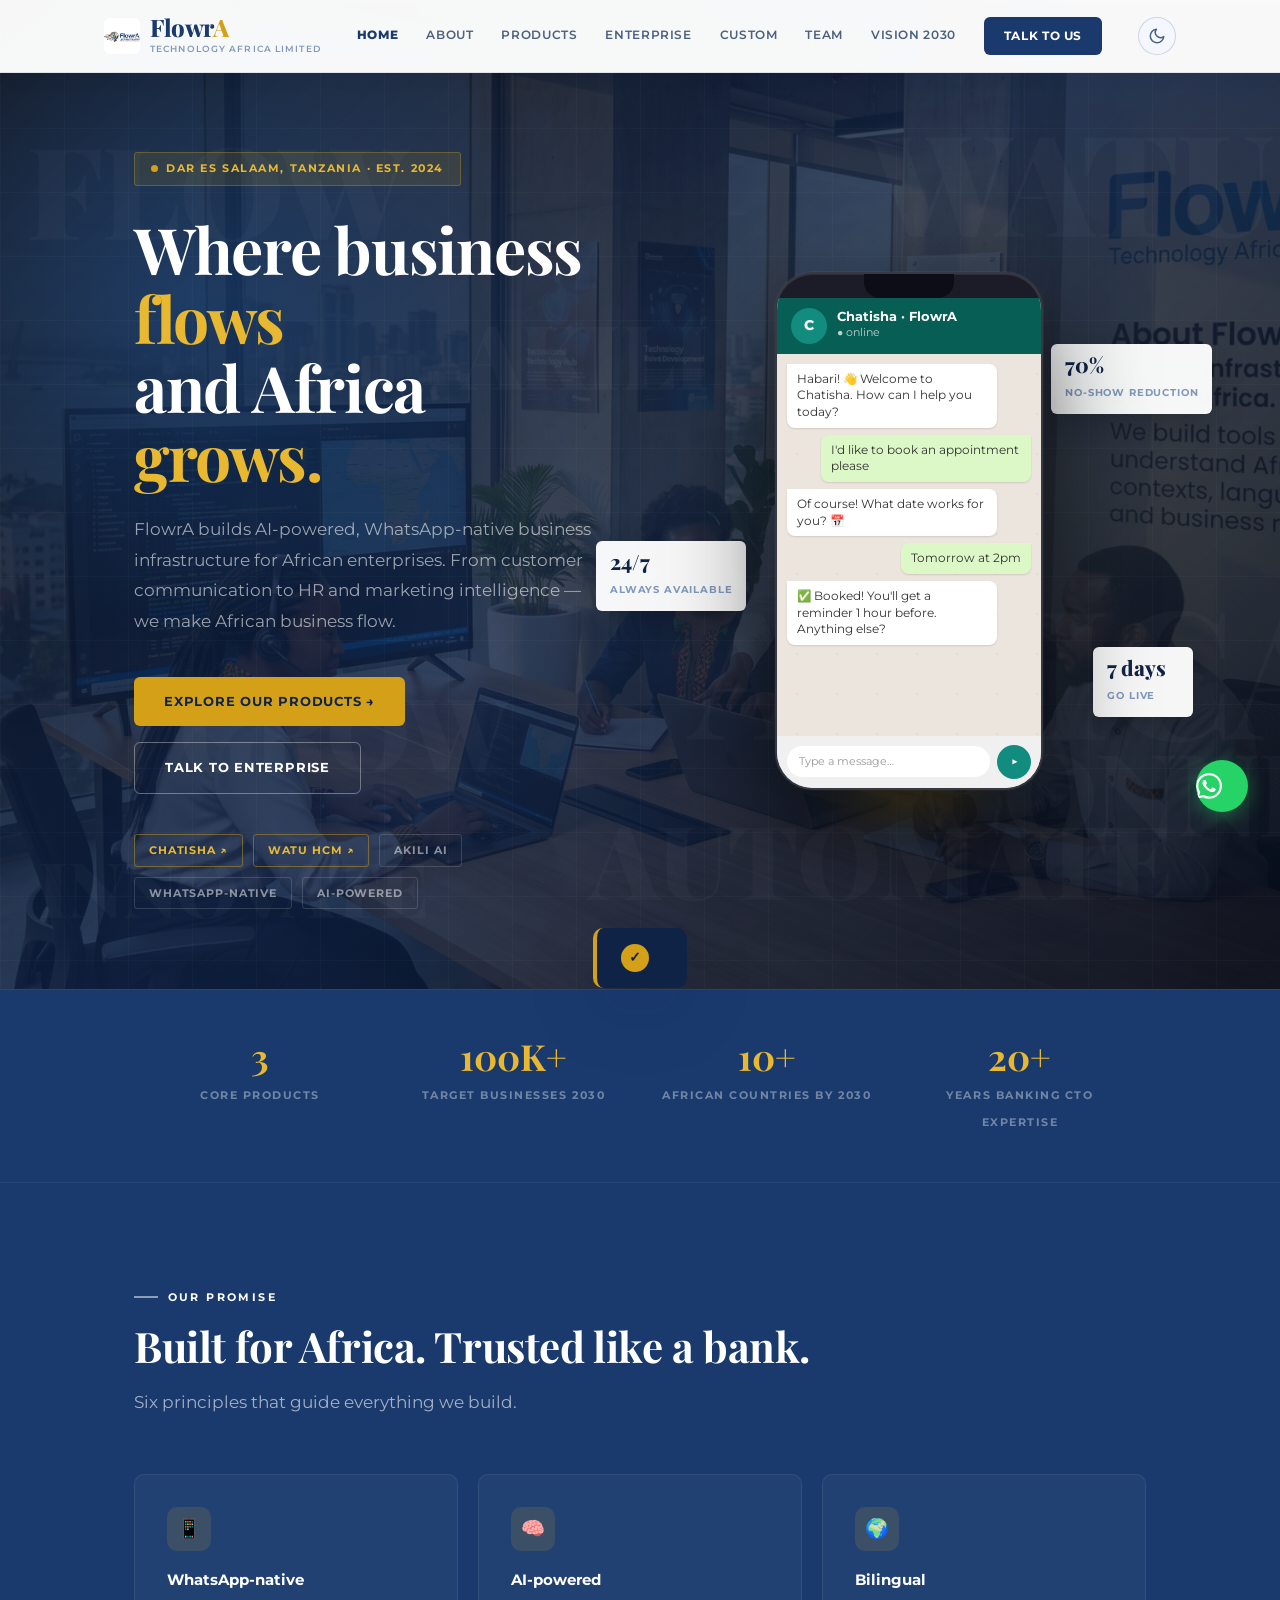
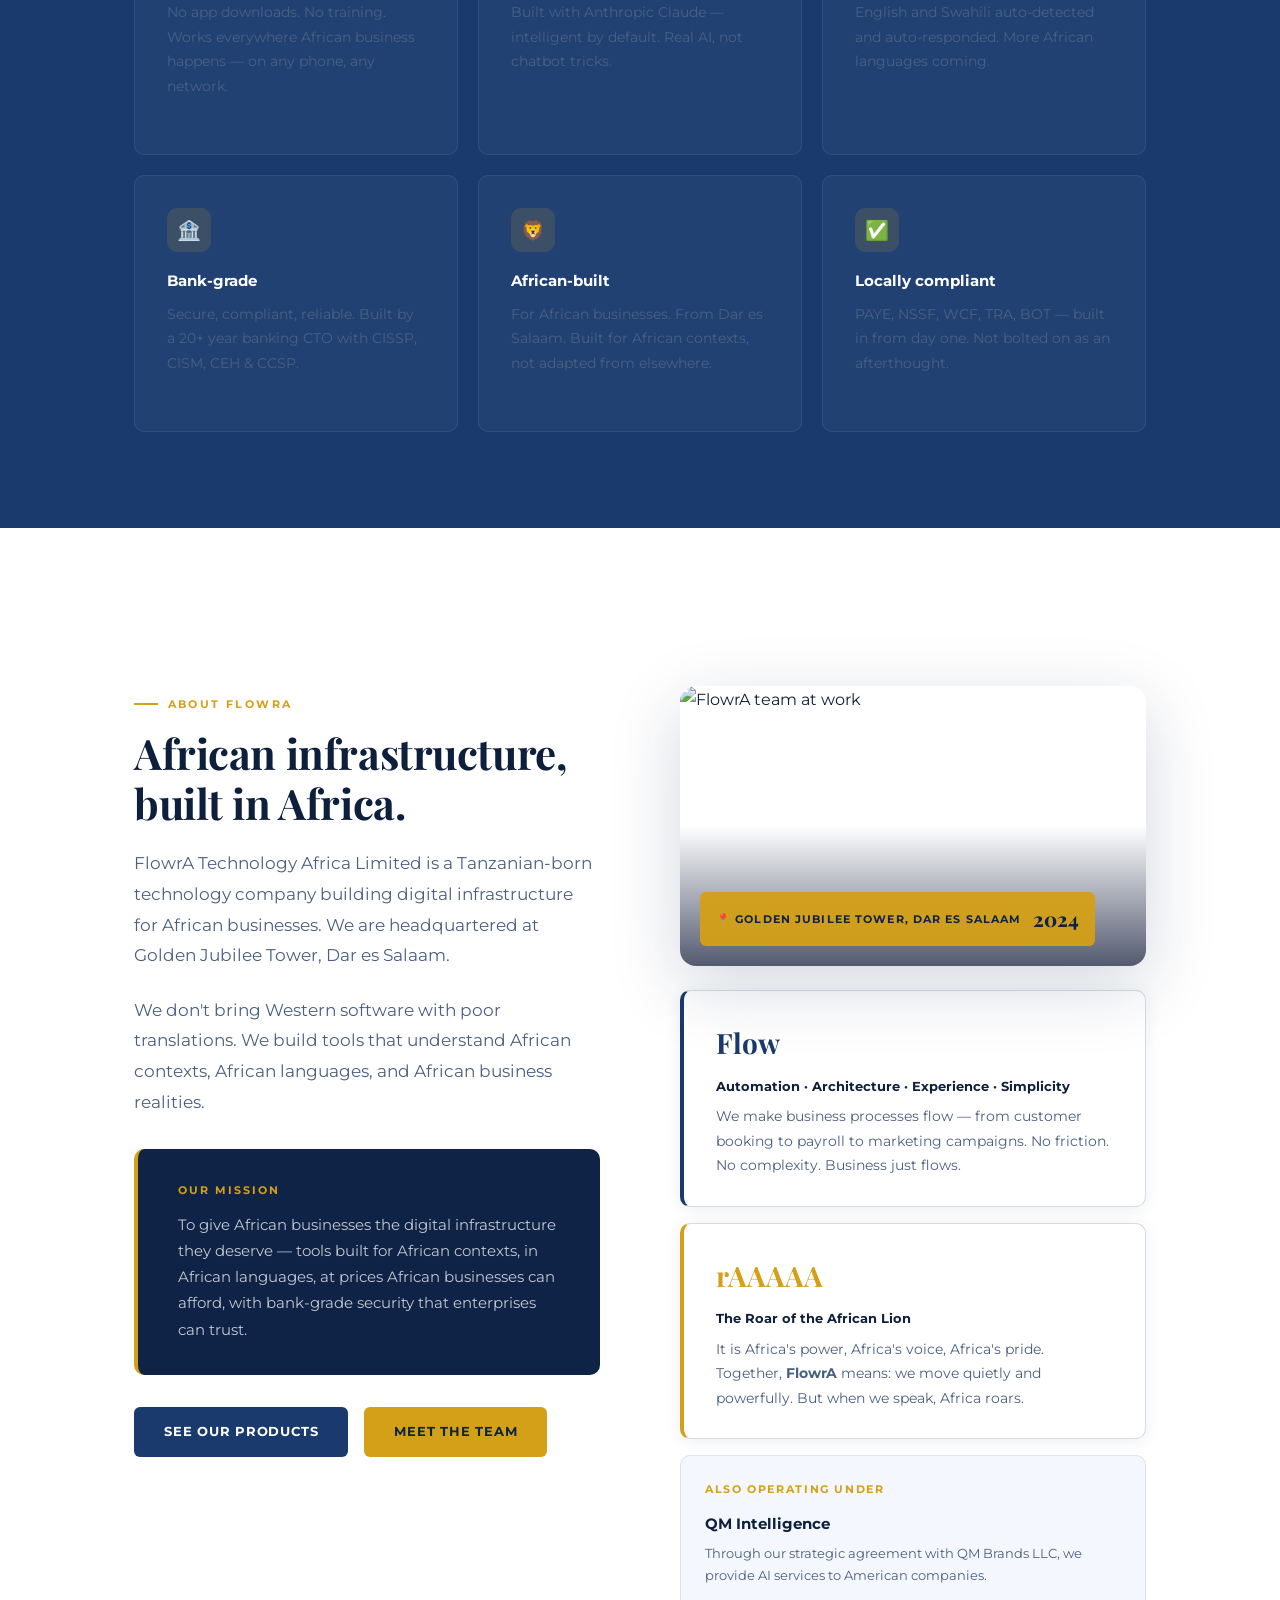
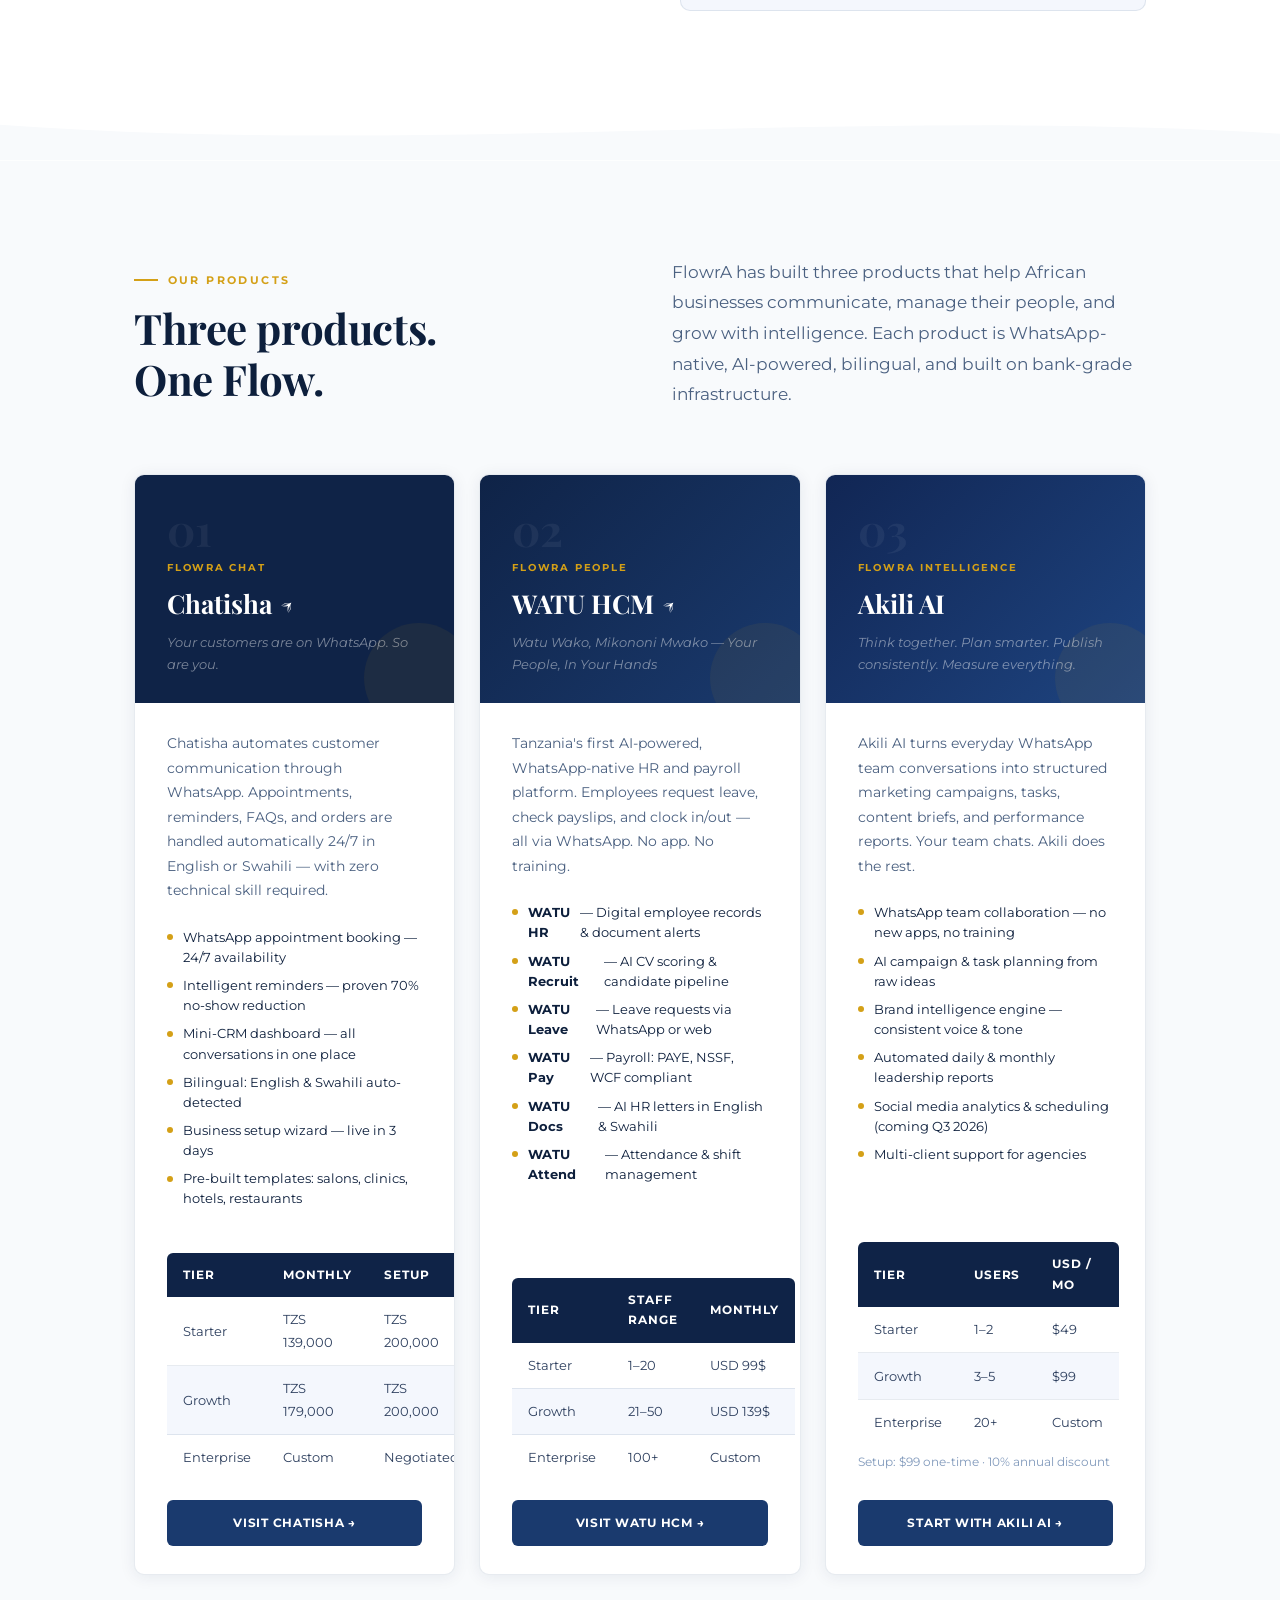
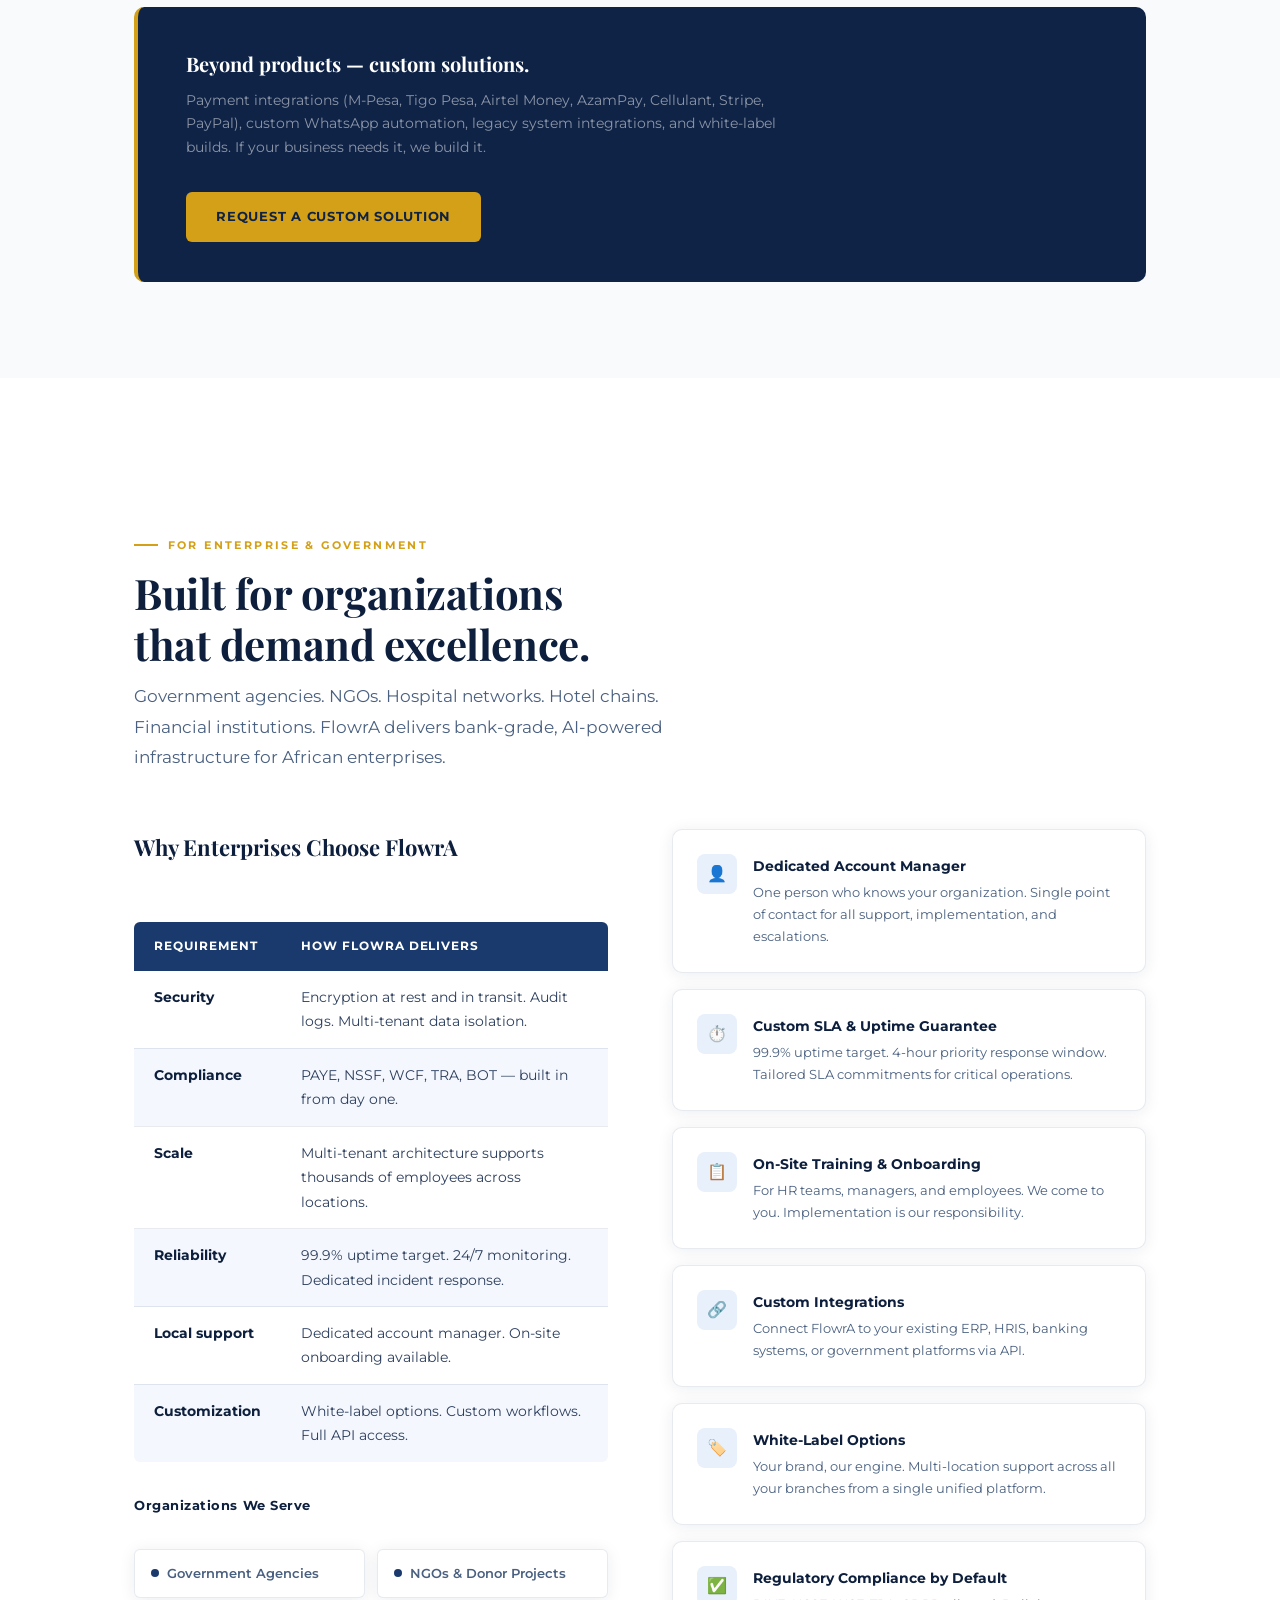
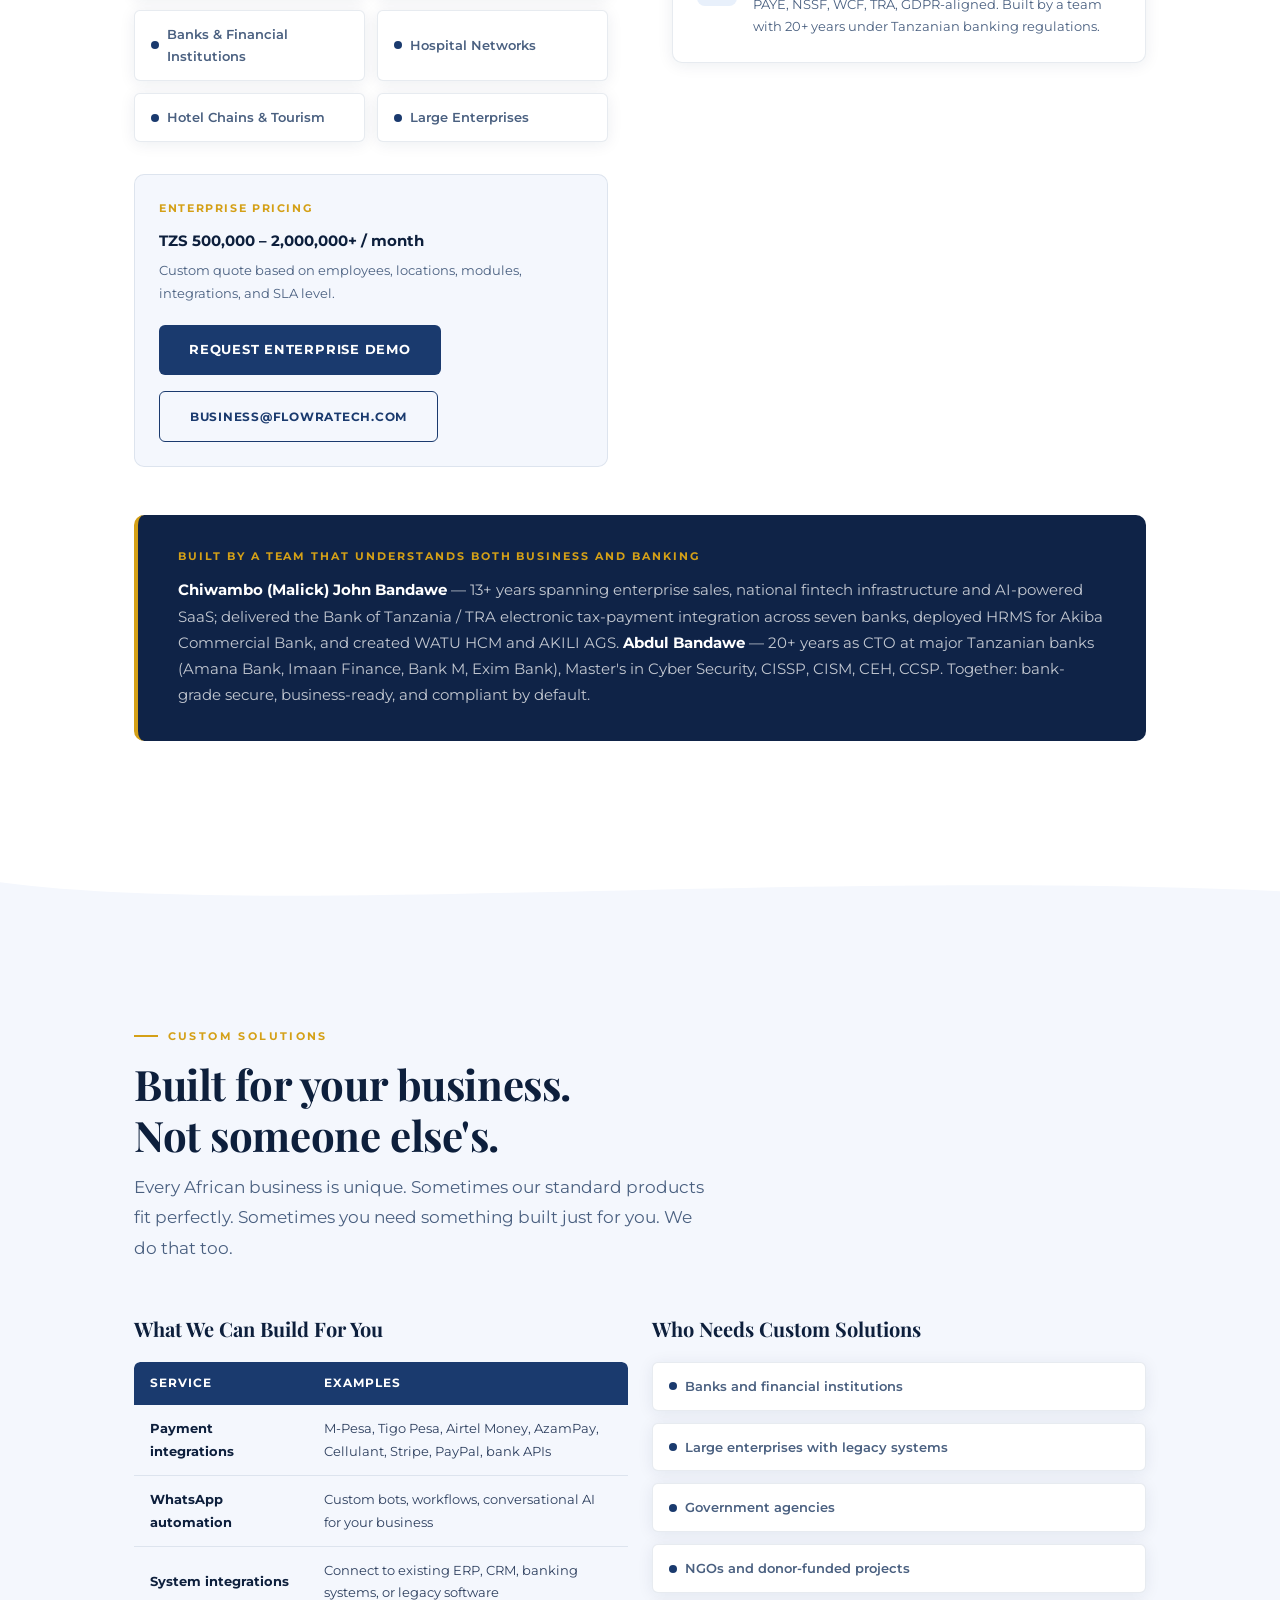
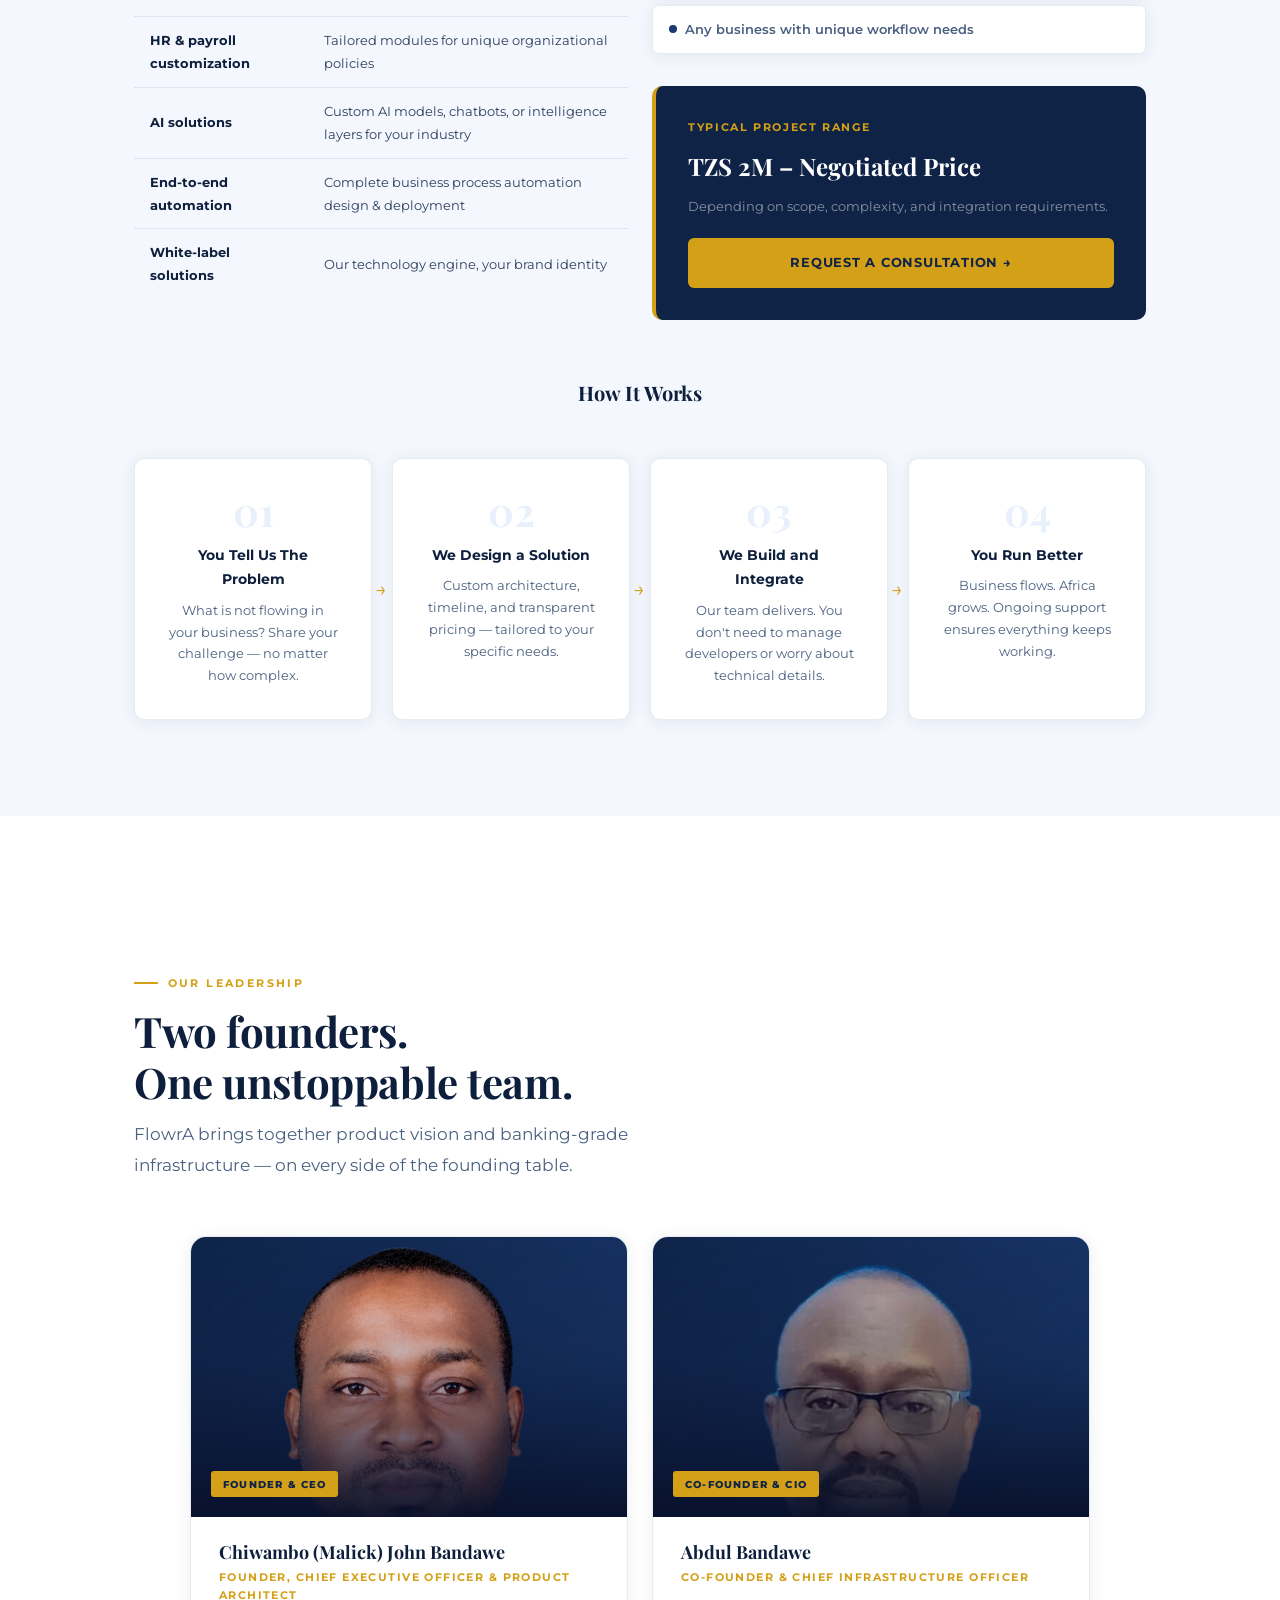
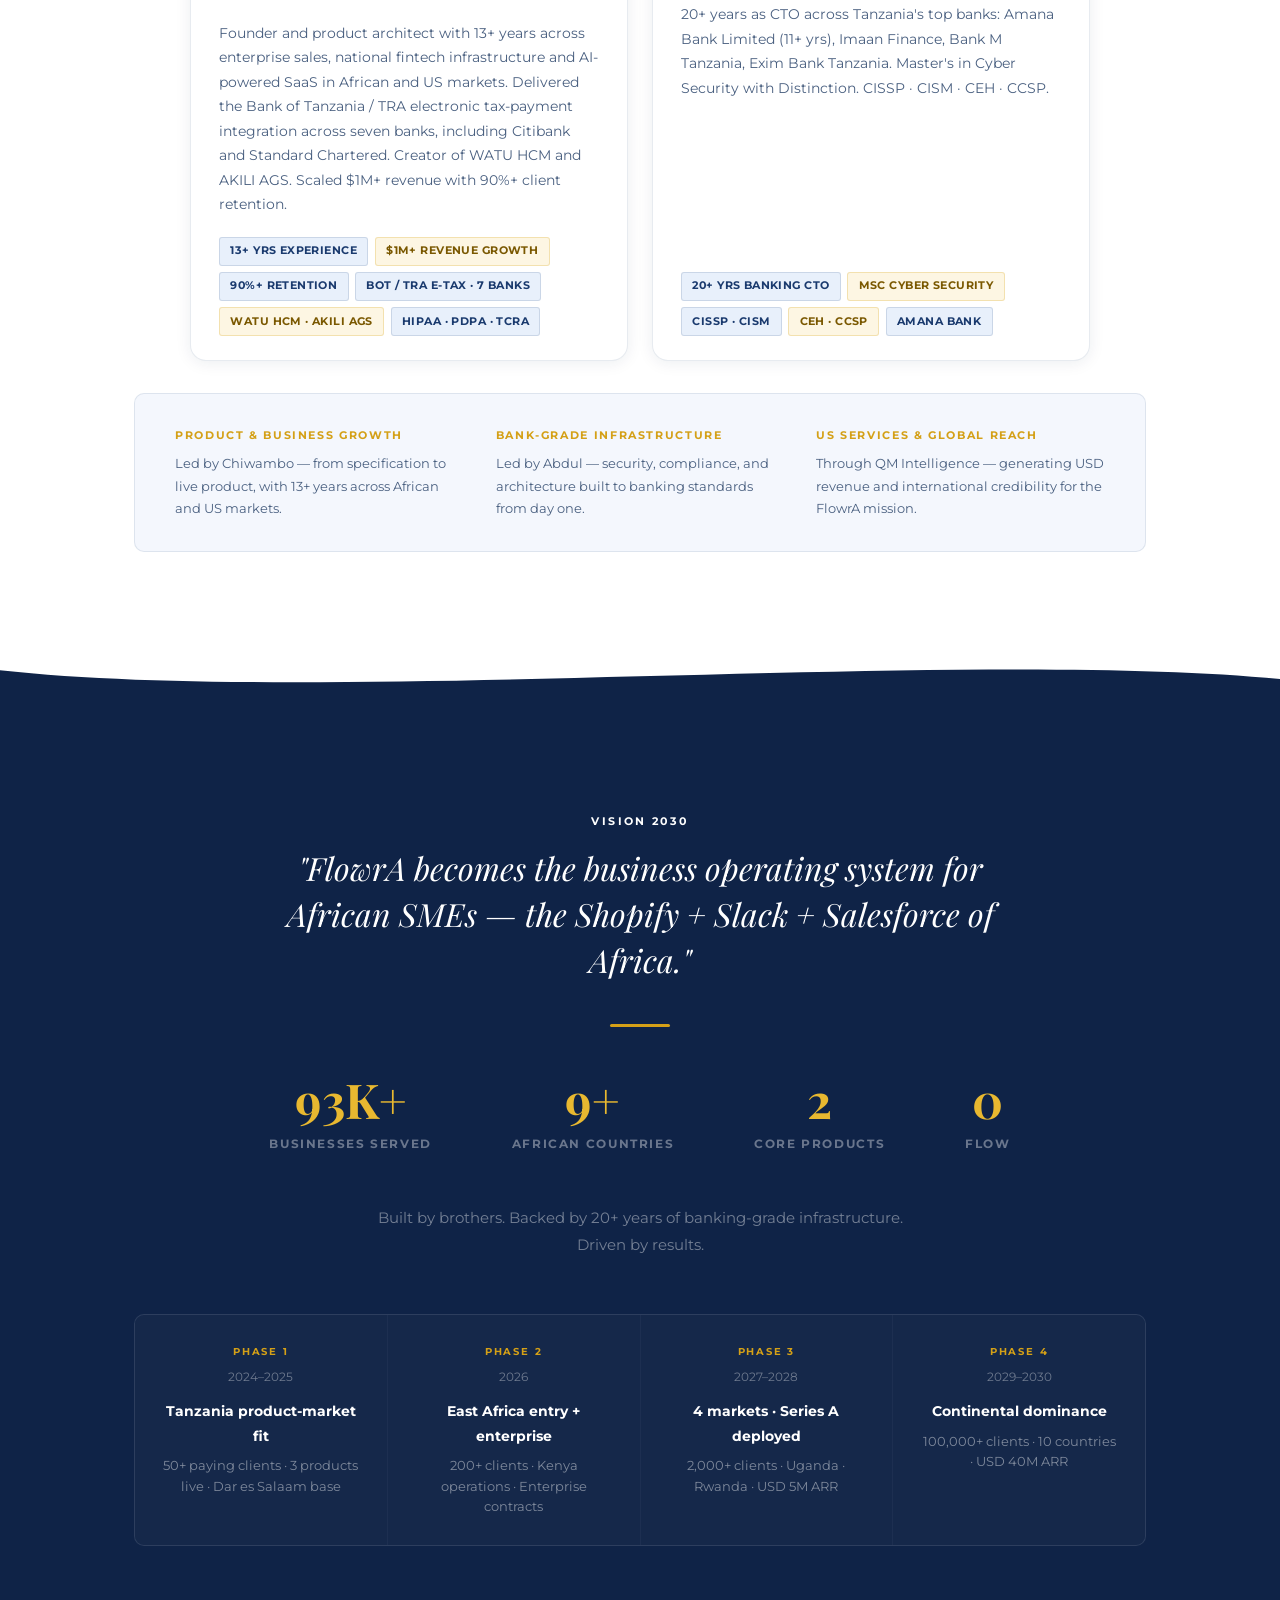
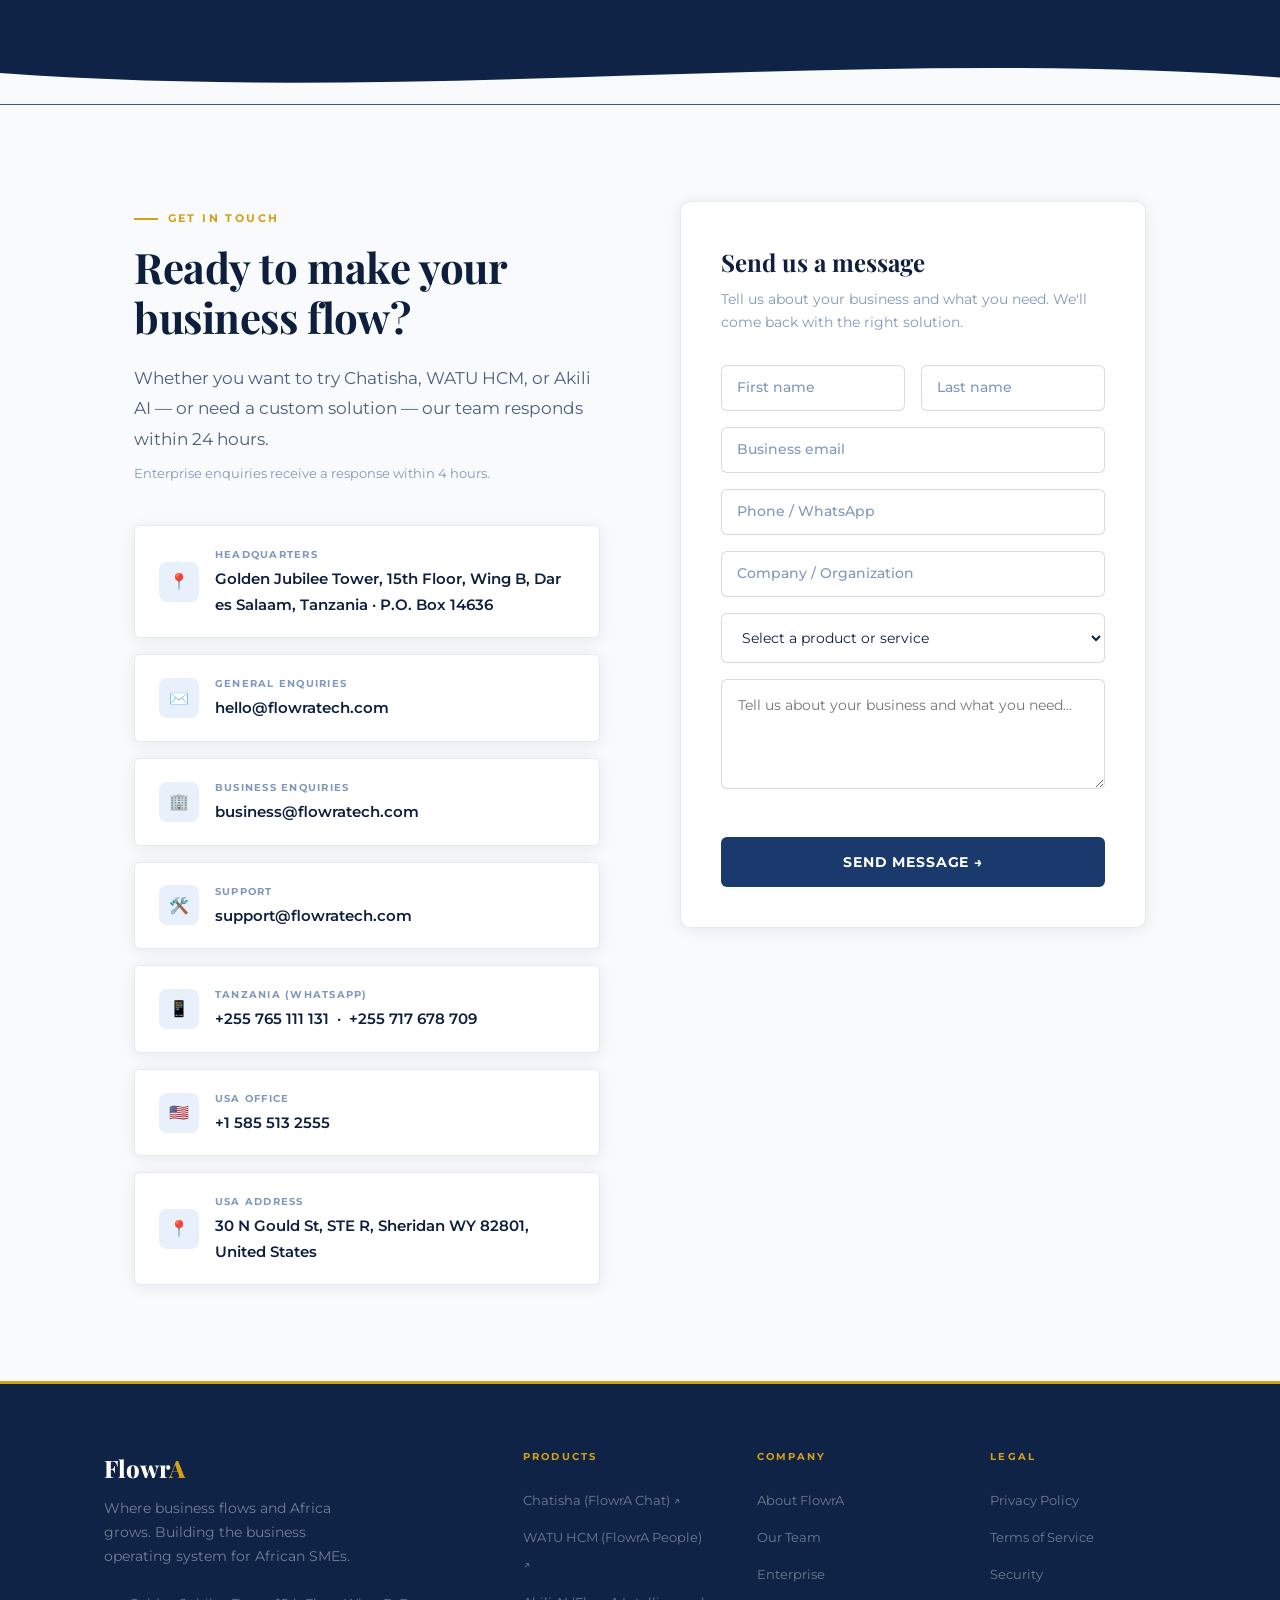
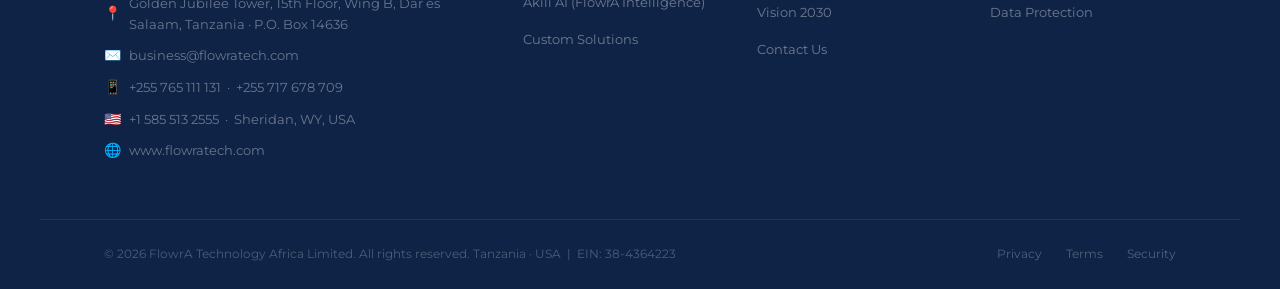
==== commit 68915f04: "Remove custom gold cursor; use the normal system cursor Co-Authored-By: Claude Fable 5.1 <noreply@an" ====
--- a/index.html
+++ b/index.html
@@ -26,8 +26,8 @@
   <link href="https://fonts.googleapis.com/css2?family=Montserrat:wght@300;400;500;600;700;800;900&family=Playfair+Display:ital,wght@0,600;0,700;0,800;1,400&display=swap" rel="stylesheet">
   <link rel="preload" href="images/hero-bg.png" as="image">
 
-  <link rel="stylesheet" href="css/animations.css?v=20261019">
-  <link rel="stylesheet" href="css/styles.css?v=20261020">
+  <link rel="stylesheet" href="css/animations.css?v=20261021">
+  <link rel="stylesheet" href="css/styles.css?v=20261021">
 </head>
 <body>
 
@@ -43,10 +43,6 @@
     <div class="loader-tagline">Where business flows and Africa grows</div>
     <div class="loader-bar"><div class="loader-fill"></div></div>
   </div>
-
-  <!-- Custom Cursor -->
-  <div id="cursor-dot"  aria-hidden="true"></div>
-  <div id="cursor-ring" aria-hidden="true"></div>
 
   <!-- Toast Notification -->
   <div id="toast" role="alert" aria-live="polite">
@@ -982,6 +978,6 @@
   <button type="button" id="scroll-top" aria-label="Back to top">↑</button>
 
   <script src="https://js.hcaptcha.com/1/api.js" async defer></script>
-  <script src="js/main.js?v=20261020"></script>
+  <script src="js/main.js?v=20261021"></script>
 </body>
 </html>
--- a/css/animations.css
+++ b/css/animations.css
@@ -120,7 +120,3 @@
 }
 
 /* ── Cursor click ring ──────────────────────────────── */
-@keyframes ringClick {
-  0%   { transform: translate(-50%, -50%) scale(1);   opacity: 1;  }
-  100% { transform: translate(-50%, -50%) scale(1.8); opacity: 0; }
-}
--- a/css/styles.css
+++ b/css/styles.css
@@ -76,7 +76,6 @@
   color: var(--text-dark);
   line-height: 1.7;
   overflow-x: hidden;
-  cursor: none;
 }
 img { max-width: 100%; display: block; }
 a  { text-decoration: none; color: inherit; transition: color 0.2s; }
@@ -151,23 +150,6 @@
 .loader-tagline { font-size: 0.7rem; font-weight: 600; letter-spacing: 0.22em; text-transform: uppercase; color: rgba(255,255,255,0.38); }
 .loader-bar { width: 140px; height: 2px; background: rgba(255,255,255,0.1); border-radius: 2px; overflow: hidden; }
 .loader-fill { height: 100%; background: linear-gradient(90deg, var(--gold), var(--gold-light)); animation: loaderFill 1.5s ease forwards; }
-
-/* ══════════════════════════════════════════════════════
-   CUSTOM CURSOR
-══════════════════════════════════════════════════════ */
-#cursor-dot {
-  width: 8px; height: 8px; border-radius: 50%; background: var(--gold);
-  position: fixed; top: 0; left: 0; z-index: 10000; pointer-events: none;
-  transform: translate(-50%, -50%); transition: width 0.2s, height 0.2s, background 0.2s, opacity 0.2s;
-}
-#cursor-ring {
-  width: 38px; height: 38px; border-radius: 50%; border: 2px solid rgba(212,160,23,0.55);
-  position: fixed; top: 0; left: 0; z-index: 9999; pointer-events: none;
-  transform: translate(-50%, -50%);
-}
-#cursor-dot.hover  { width: 12px; height: 12px; background: var(--gold-light); }
-#cursor-ring.hover { width: 56px; height: 56px; border-color: var(--gold); background: rgba(212,160,23,0.07); border-width: 1.5px; }
-#cursor-ring.click { border-color: var(--gold-light); animation: ringClick 0.35s ease; }
 
 /* ══════════════════════════════════════════════════════
    NAV
@@ -787,10 +769,6 @@
 
   /* toast */
   #toast { white-space: normal; max-width: calc(100vw - 2rem); padding: 0.875rem 1.25rem; }
-
-  /* cursor */
-  body { cursor: auto; }
-  #cursor-dot, #cursor-ring { display: none; }
 }
 
 /* ── max 480px : standard phone ─────────────────────── */
@@ -932,11 +910,6 @@
   .stats-inner   { grid-template-columns: repeat(4,1fr); }
 }
 
-/* ── Touch / pointer coarse — disable custom cursor ─── */
-@media (hover: none), (pointer: coarse) {
-  body { cursor: auto; }
-  #cursor-dot, #cursor-ring { display: none; }
-}
 
 /* ── Very large screens (2K / 4K) ─────────────────────── */
 @media (min-width: 1600px) {
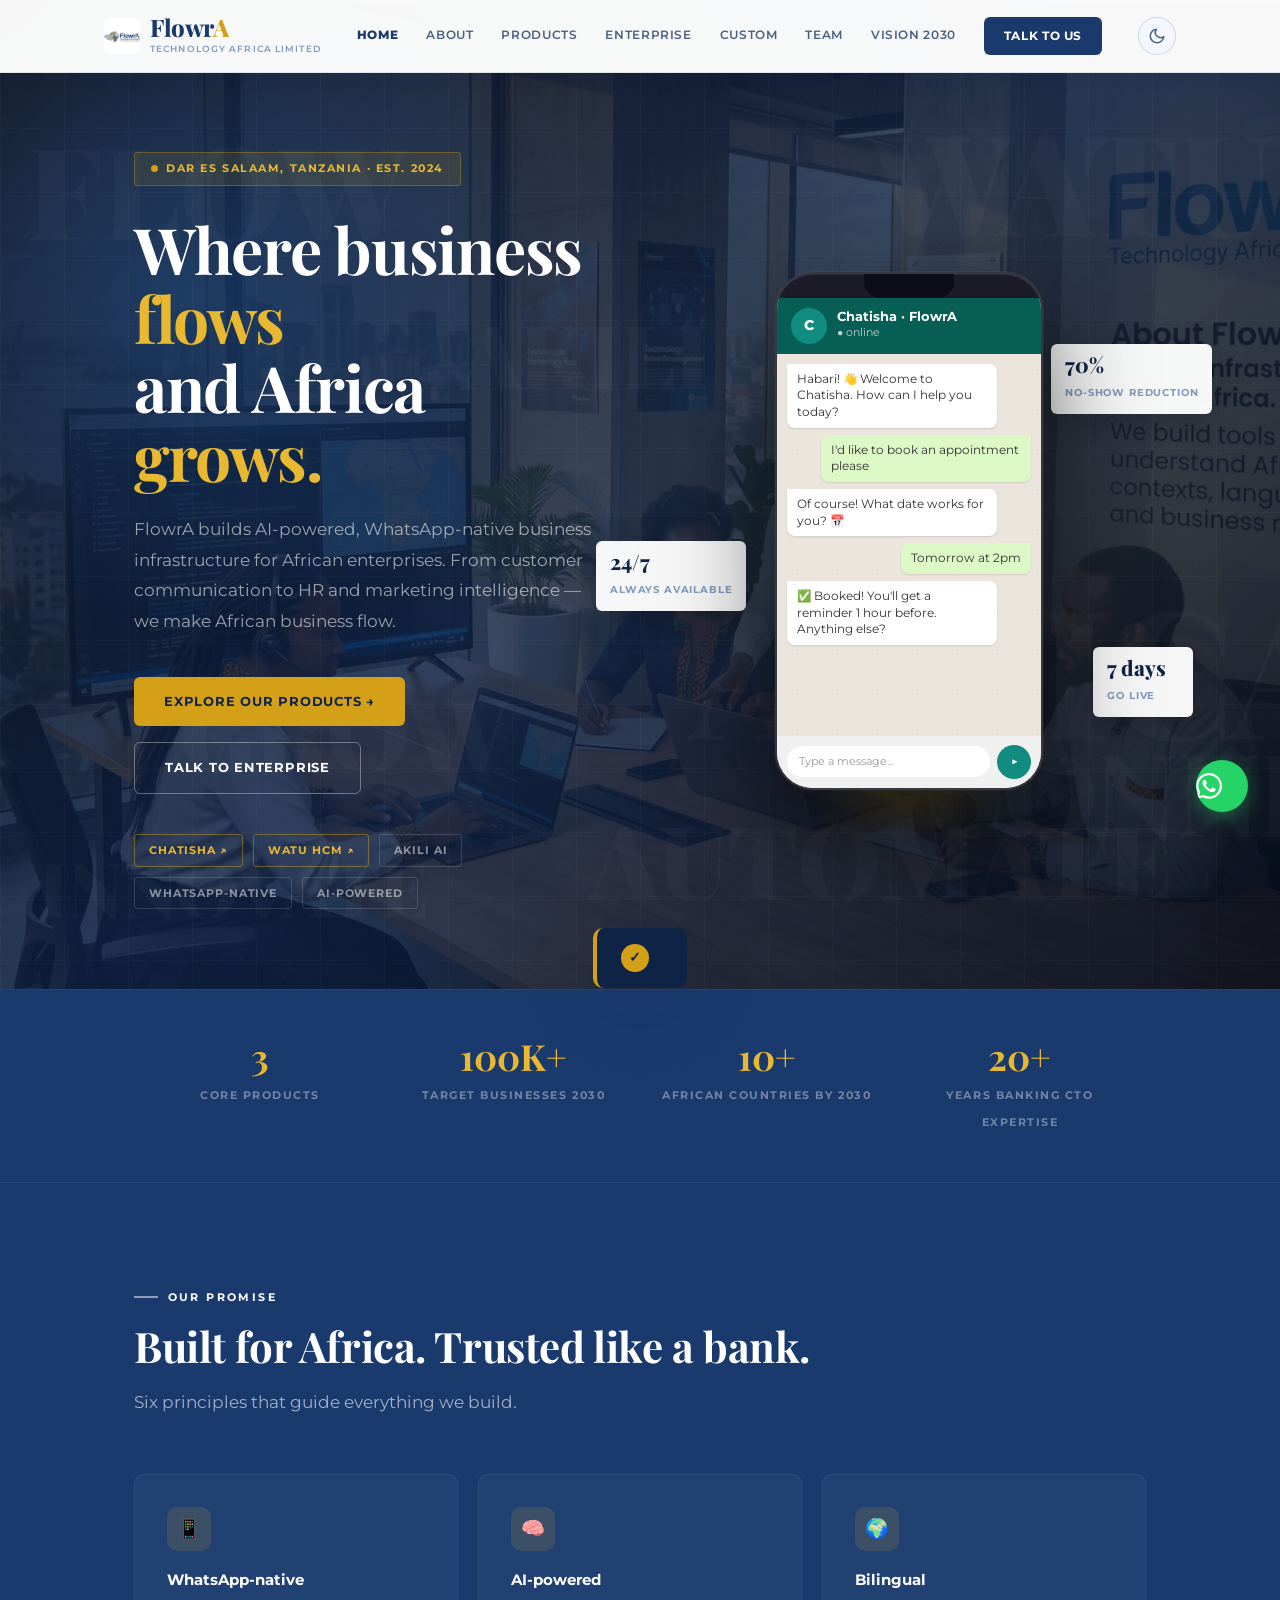
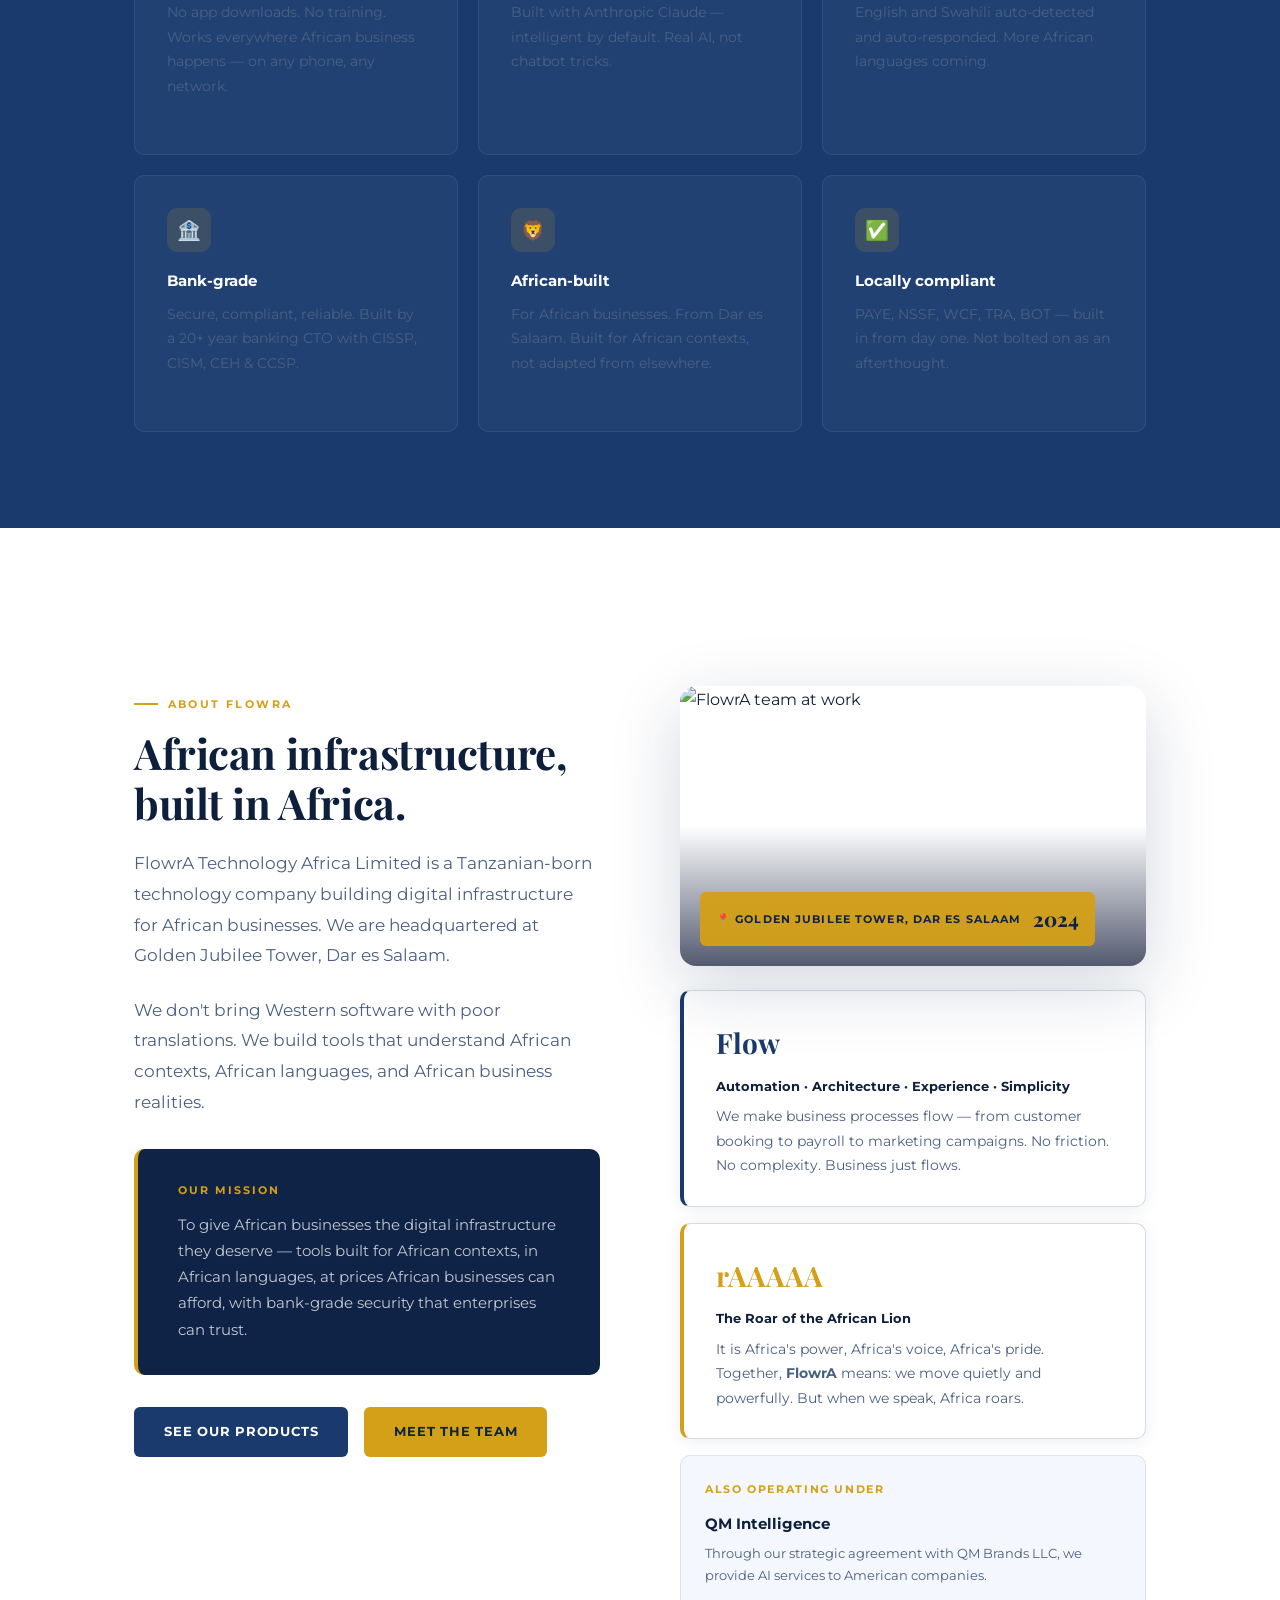
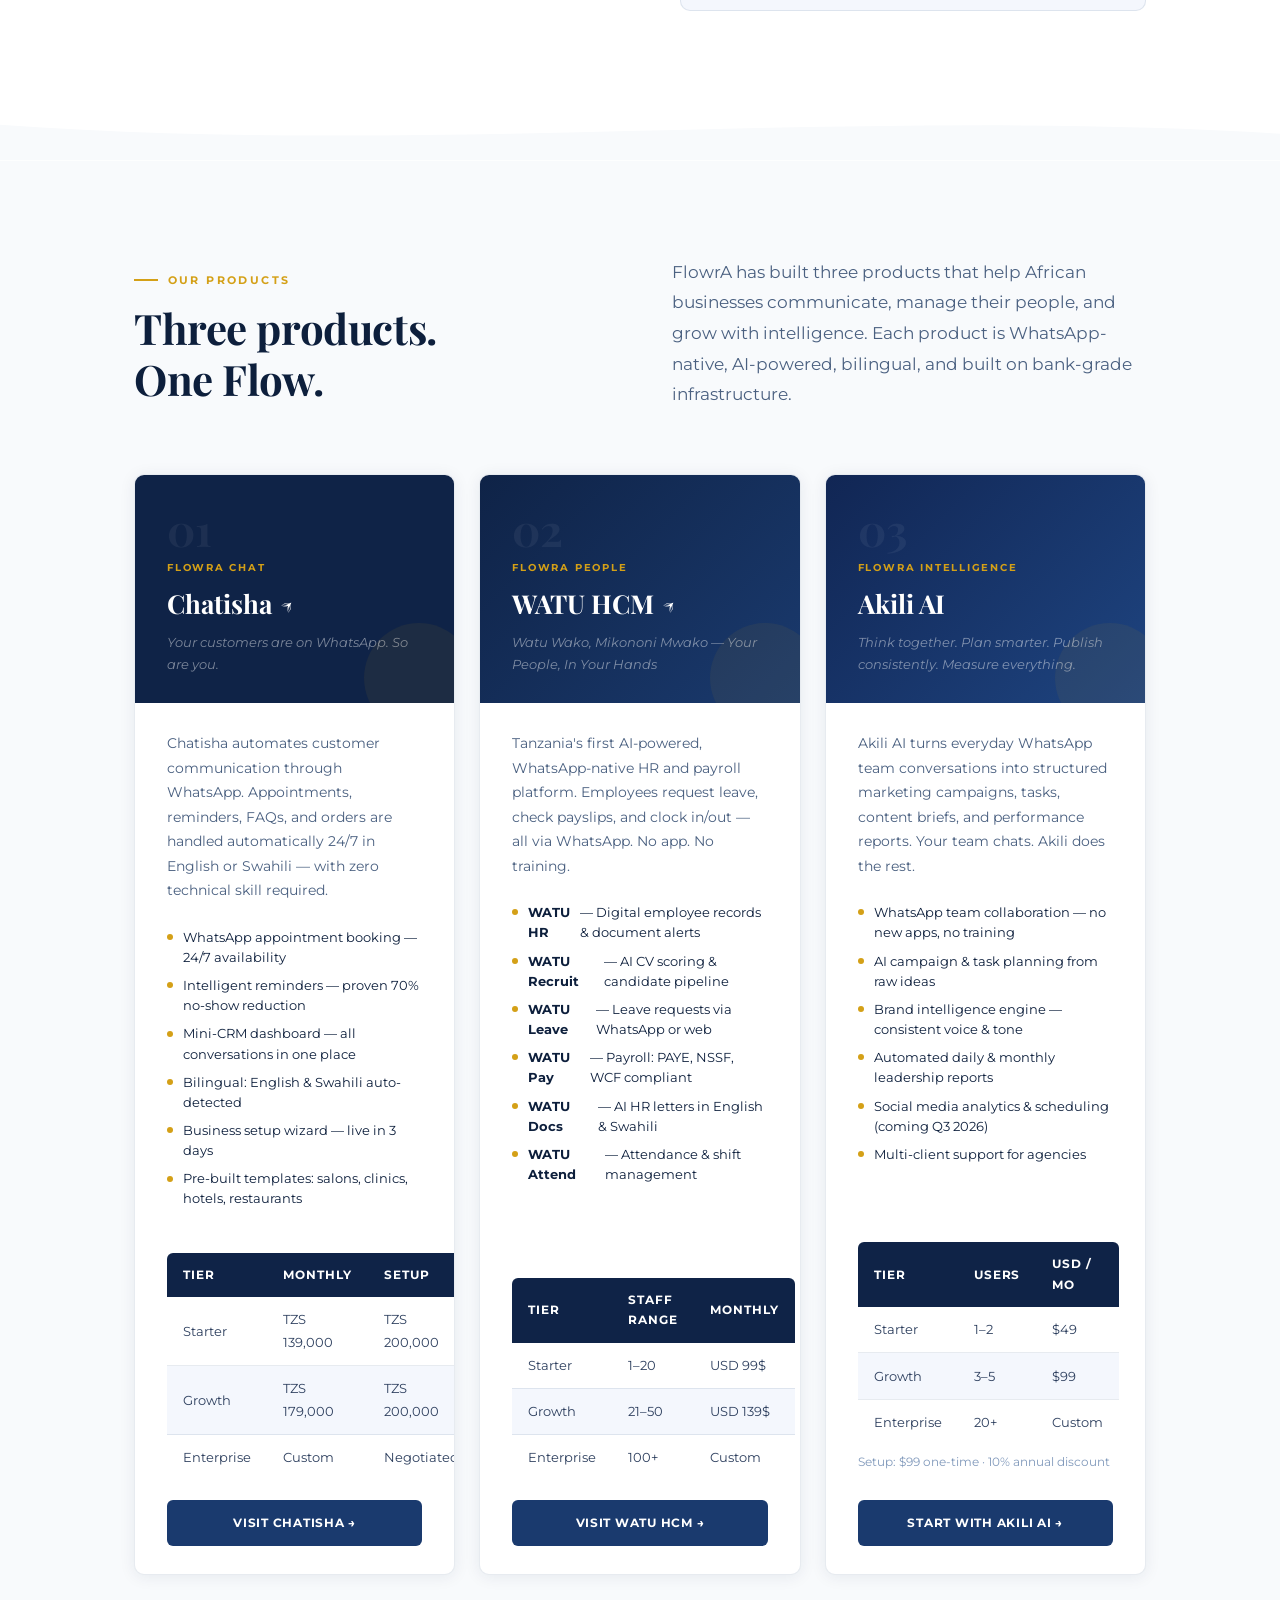
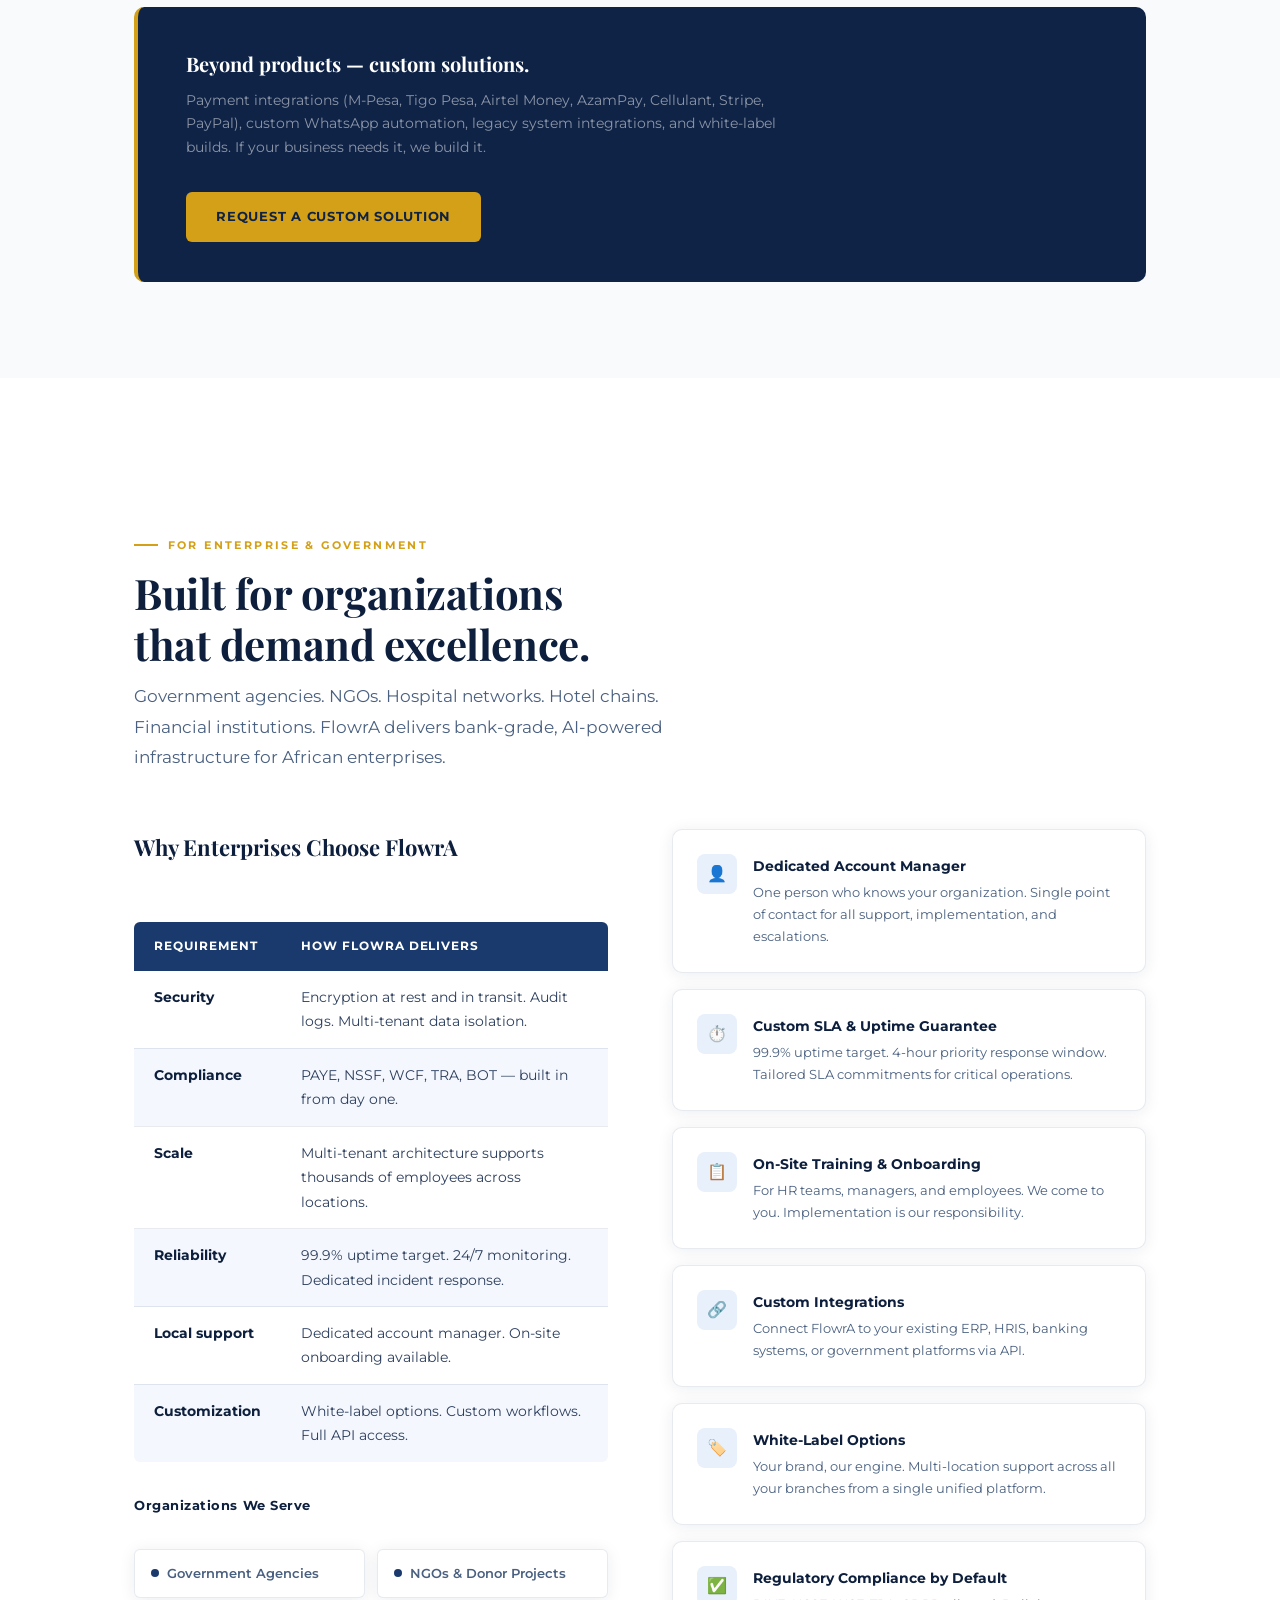
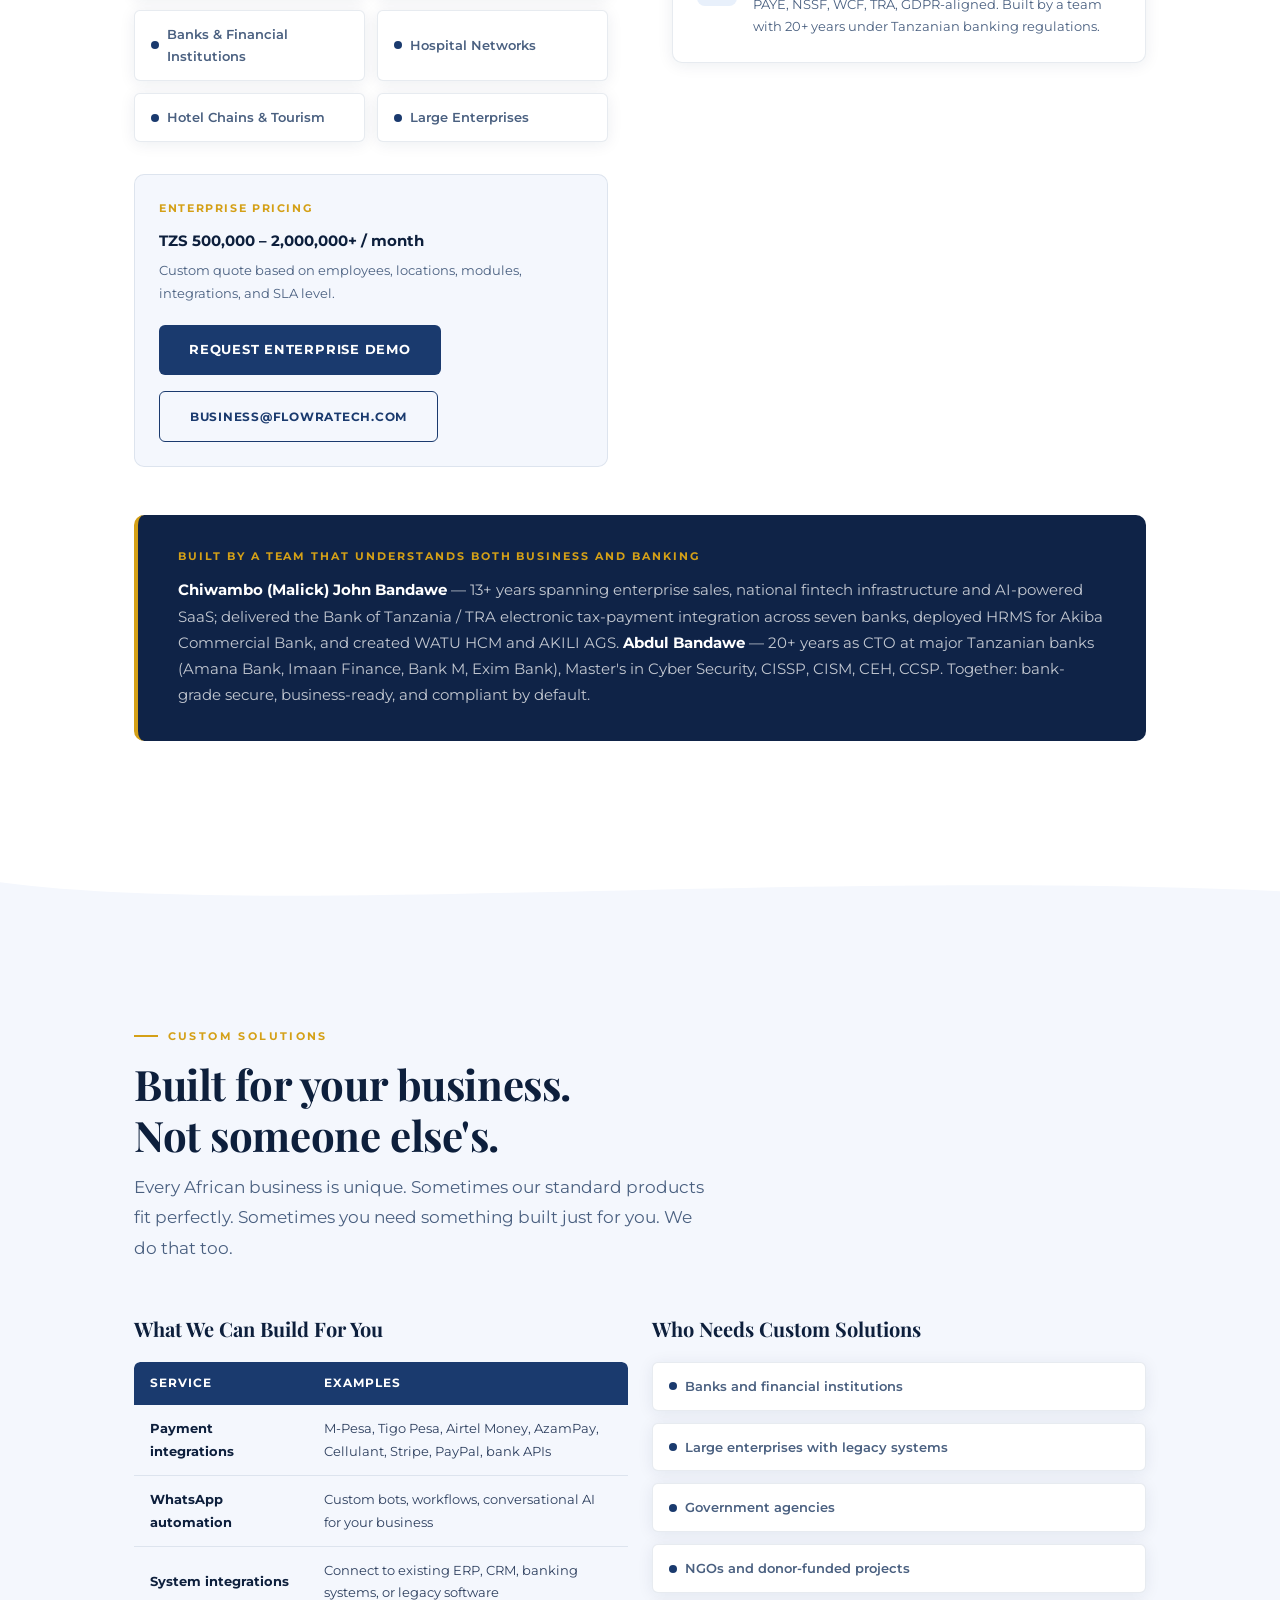
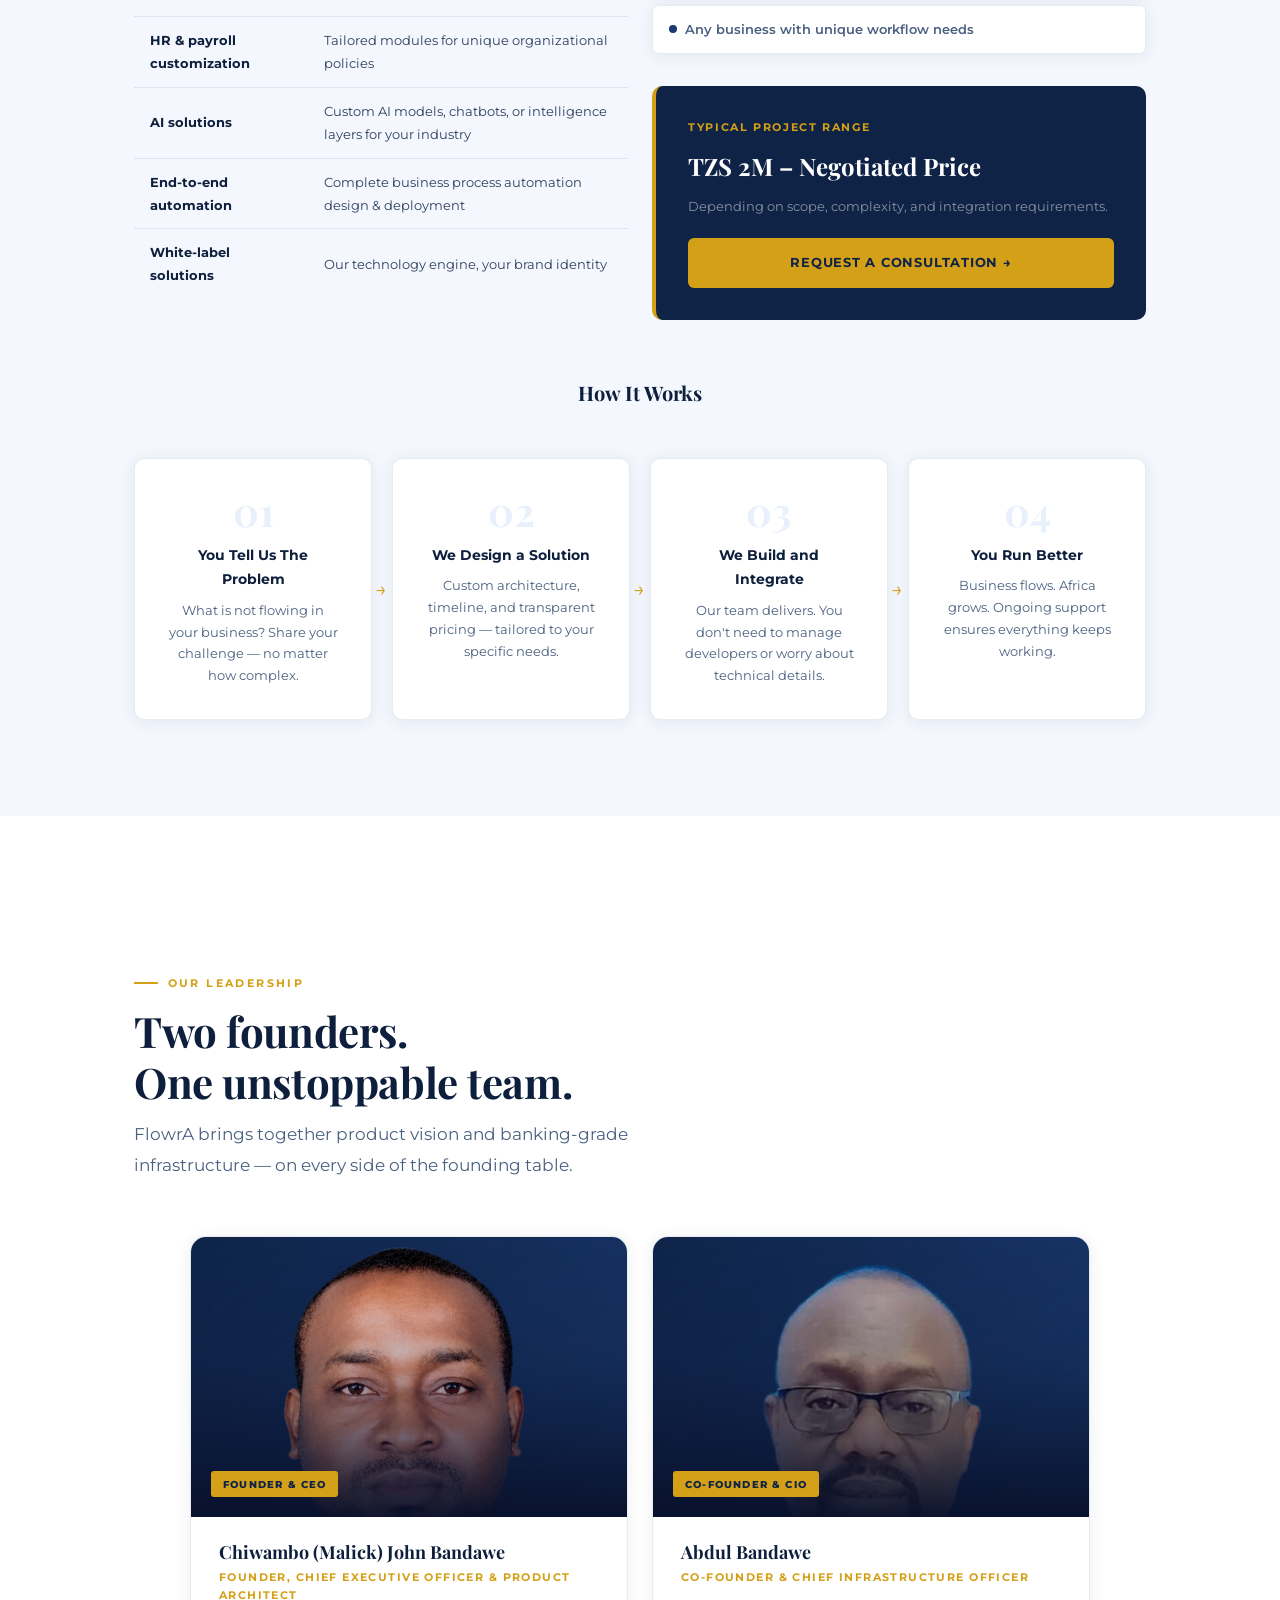
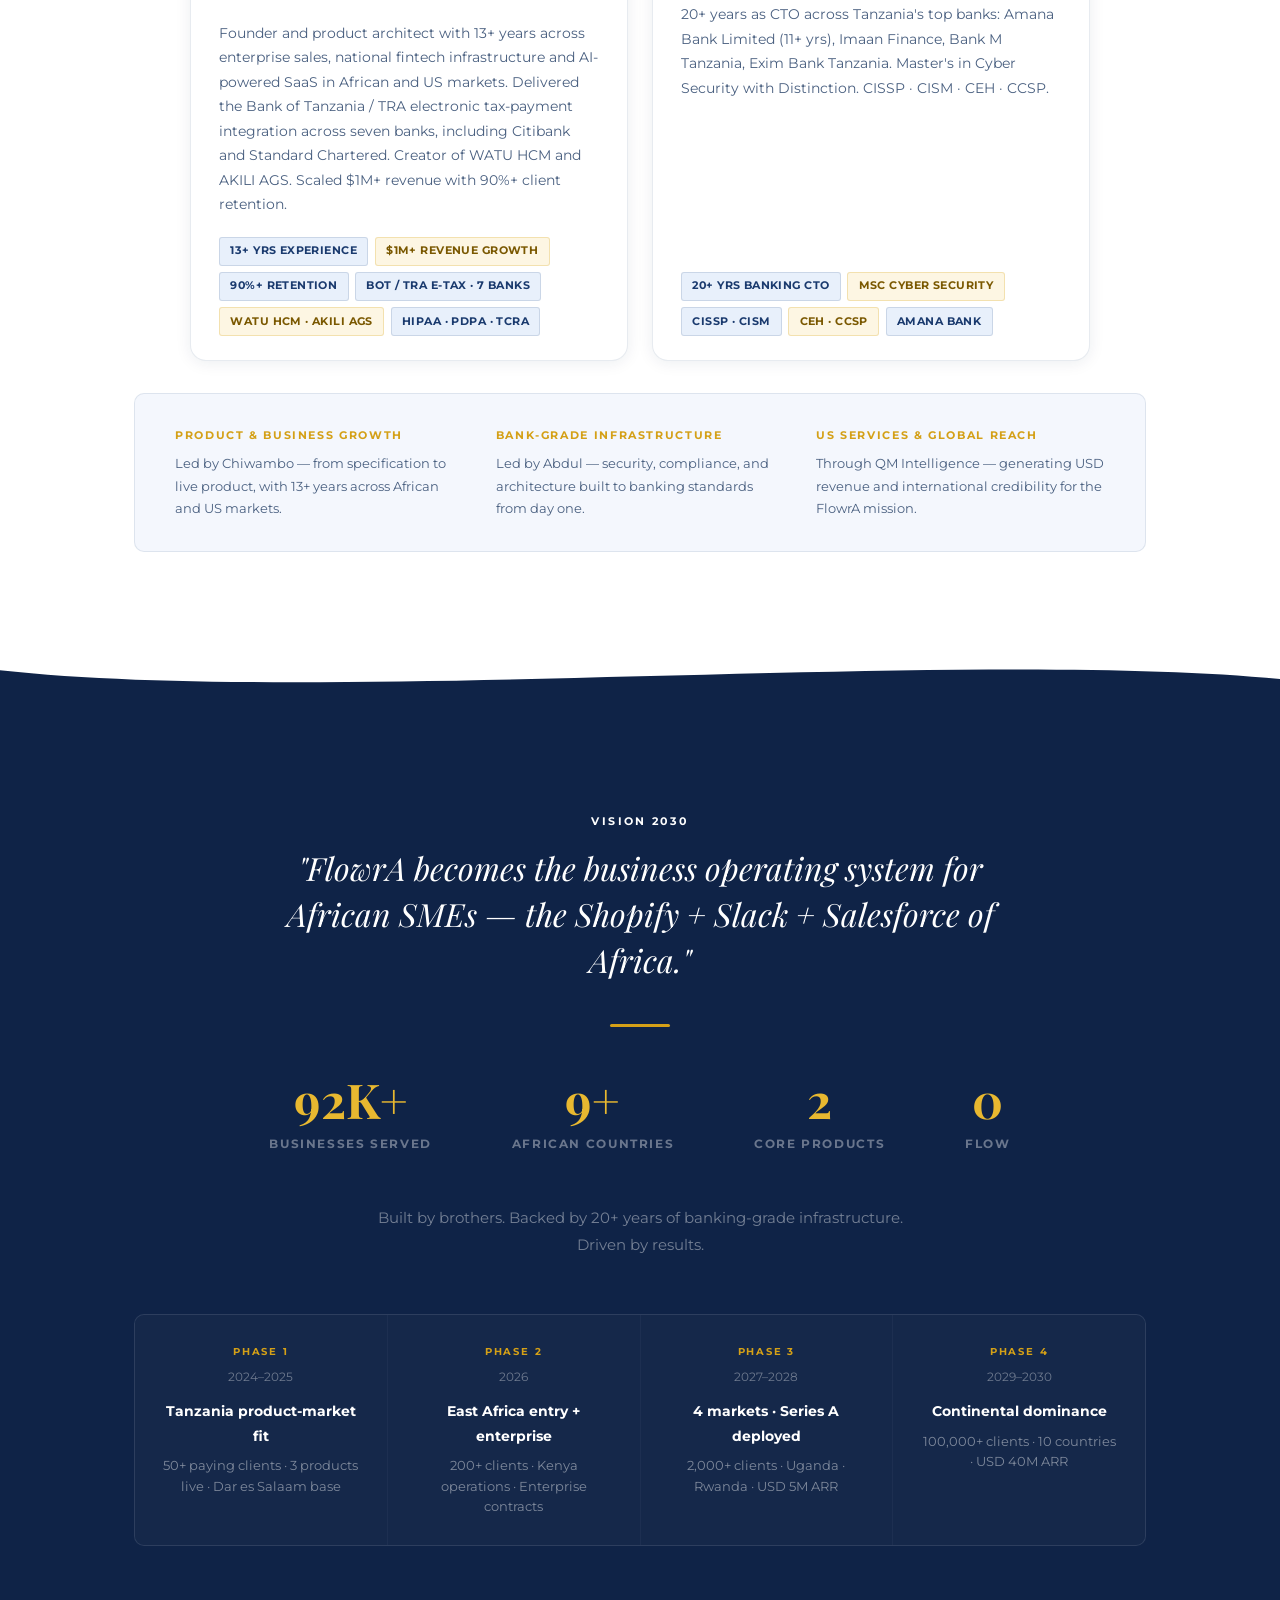
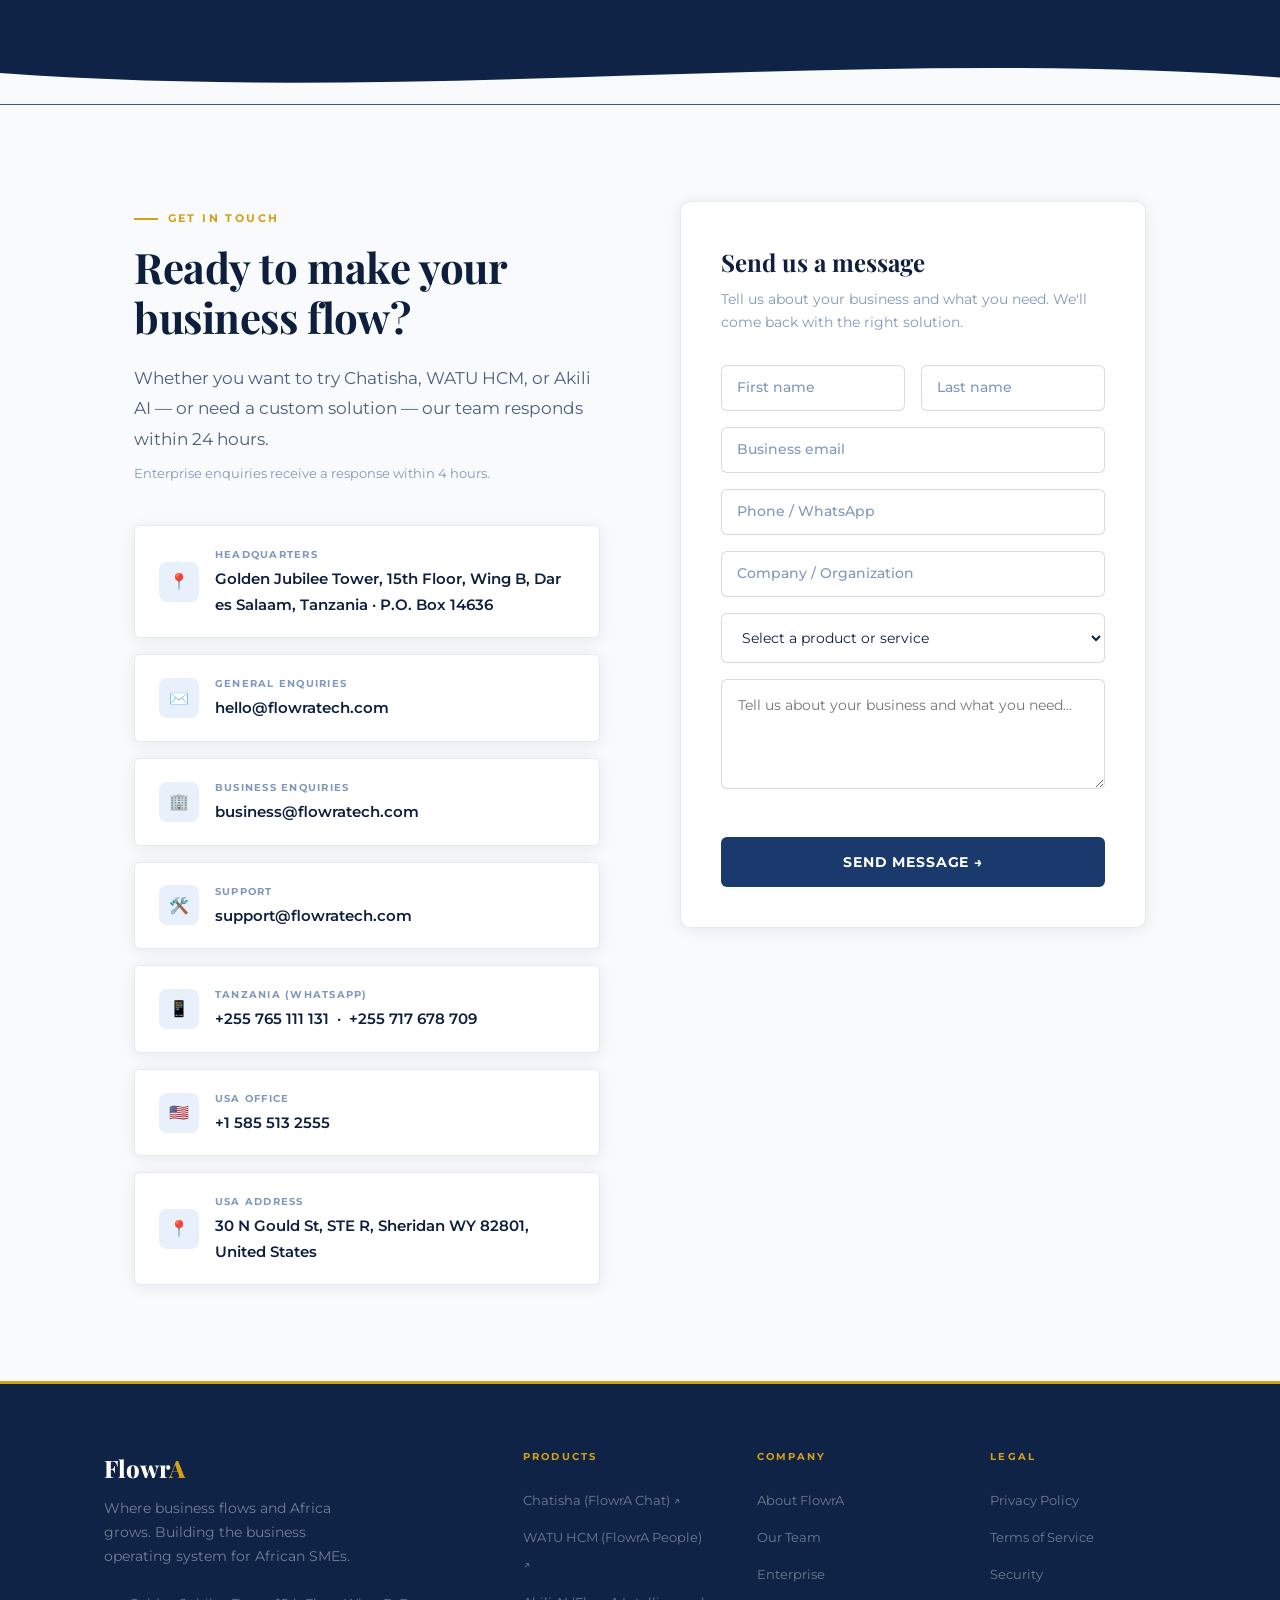
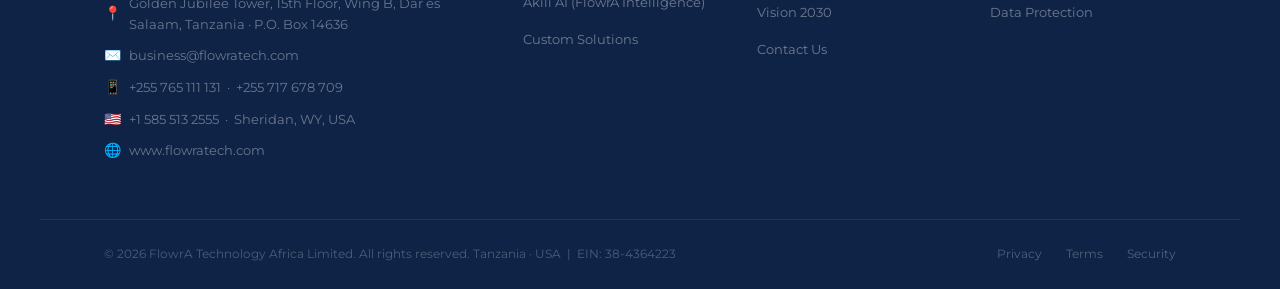
==== commit 850f5403: "Cut first-load weight from ~22 MB to under 1 MB - hero-bg: 15 MB PNG → 157 KB WebP (1920w) + 60 KB W" ====
--- a/index.html
+++ b/index.html
@@ -8,26 +8,29 @@
   <meta name="robots" content="index, follow">
   <meta property="og:title" content="FlowrA Technology Africa — Where Business Flows and Africa Grows">
   <meta property="og:description" content="AI-powered, WhatsApp-native business infrastructure built in Africa for Africa. Chatisha · WATU HCM · Akili AI.">
-  <meta property="og:image" content="images/og-image.jpg">
+  <meta property="og:image" content="https://www.flowratech.com/images/og-image.jpg">
+  <meta property="og:image:width" content="1200">
+  <meta property="og:image:height" content="630">
   <meta property="og:type" content="website">
   <meta property="og:url" content="https://www.flowratech.com">
   <meta name="twitter:card" content="summary_large_image">
   <meta name="twitter:title" content="FlowrA Technology Africa">
   <meta name="twitter:description" content="Where business flows and Africa grows.">
-  <meta name="twitter:image" content="images/og-image.jpg">
+  <meta name="twitter:image" content="https://www.flowratech.com/images/og-image.jpg">
   <link rel="canonical" href="https://www.flowratech.com/">
   <title>FlowrA Technology Africa Limited — Where Business Flows and Africa Grows</title>
 
-  <link rel="icon" href="images/Lion%20Roar%20Flowra.png" type="image/png">
-  <link rel="apple-touch-icon" href="images/Lion%20Roar%20Flowra.png">
+  <link rel="icon" href="images/favicon.png" type="image/png" sizes="192x192">
+  <link rel="apple-touch-icon" href="images/apple-touch-icon.png" sizes="180x180">
   <meta name="theme-color" content="#0F2347">
   <link rel="preconnect" href="https://fonts.googleapis.com">
   <link rel="preconnect" href="https://fonts.gstatic.com" crossorigin>
   <link href="https://fonts.googleapis.com/css2?family=Montserrat:wght@300;400;500;600;700;800;900&family=Playfair+Display:ital,wght@0,600;0,700;0,800;1,400&display=swap" rel="stylesheet">
-  <link rel="preload" href="images/hero-bg.png" as="image">
+  <link rel="preload" href="images/hero-bg.webp" as="image" type="image/webp" media="(min-width: 769px)">
+  <link rel="preload" href="images/hero-bg-960.webp" as="image" type="image/webp" media="(max-width: 768px)">
 
   <link rel="stylesheet" href="css/animations.css?v=20261021">
-  <link rel="stylesheet" href="css/styles.css?v=20261021">
+  <link rel="stylesheet" href="css/styles.css?v=20261022">
 </head>
 <body>
 
@@ -55,7 +58,7 @@
     <div class="nav-inner">
 
       <a href="#home" class="nav-logo" aria-label="FlowrA Home">
-        <img src="images/flowra-logo.png" alt="FlowrA" class="nav-logo-img">
+        <img src="images/flowra-logo-160.webp" width="160" height="160" alt="FlowrA" class="nav-logo-img">
         <div>
           <div class="nav-logo-mark">Flowr<span>A</span></div>
           <div class="nav-logo-sub">Technology Africa Limited</div>
--- a/css/styles.css
+++ b/css/styles.css
@@ -211,7 +211,7 @@
   min-height: 100vh; display: flex; align-items: center; position: relative; overflow: hidden; padding-top: 72px; z-index: 3;
   background:
     linear-gradient(135deg, rgba(6,12,26,0.95) 0%, rgba(15,35,71,0.82) 50%, rgba(6,12,26,0.93) 100%),
-    url('../images/hero-bg.png') center / cover no-repeat,
+    url('../images/hero-bg.webp') center / cover no-repeat,
     linear-gradient(135deg, #060C1A 0%, #1A3A6E 60%, #0F2347 100%);
 }
 .hero-mesh { position: absolute; inset: 0; background: radial-gradient(ellipse 72% 70% at 80% 50%, rgba(212,160,23,0.08) 0%, transparent 65%), radial-gradient(ellipse 52% 62% at 15% 30%, rgba(26,84,153,0.42) 0%, transparent 55%); pointer-events: none; }
@@ -604,7 +604,7 @@
 .site-watermark {
   position: fixed;
   inset: 0;
-  background: url('../images/Lion Roar Flowra.png') center / 72vmin no-repeat;
+  background: url('../images/lion-watermark.webp') center / 72vmin no-repeat;
   opacity: 0.07;
   mix-blend-mode: multiply;   /* white bg of PNG becomes invisible; only lion shape shows */
   pointer-events: none;
@@ -922,3 +922,13 @@
 /* ── hCaptcha widget in contact form ───────────────── */
 .captcha-fg { display: flex; justify-content: flex-start; margin-bottom: 1.25rem; }
 .captcha-fg .h-captcha { max-width: 100%; }
+
+/* ── Phones: smaller hero background (60 KB instead of 157 KB) ── */
+@media (max-width: 768px) {
+  #hero {
+    background:
+      linear-gradient(135deg, rgba(6,12,26,0.95) 0%, rgba(15,35,71,0.82) 50%, rgba(6,12,26,0.93) 100%),
+      url('../images/hero-bg-960.webp') center / cover no-repeat,
+      linear-gradient(135deg, #060C1A 0%, #1A3A6E 60%, #0F2347 100%);
+  }
+}
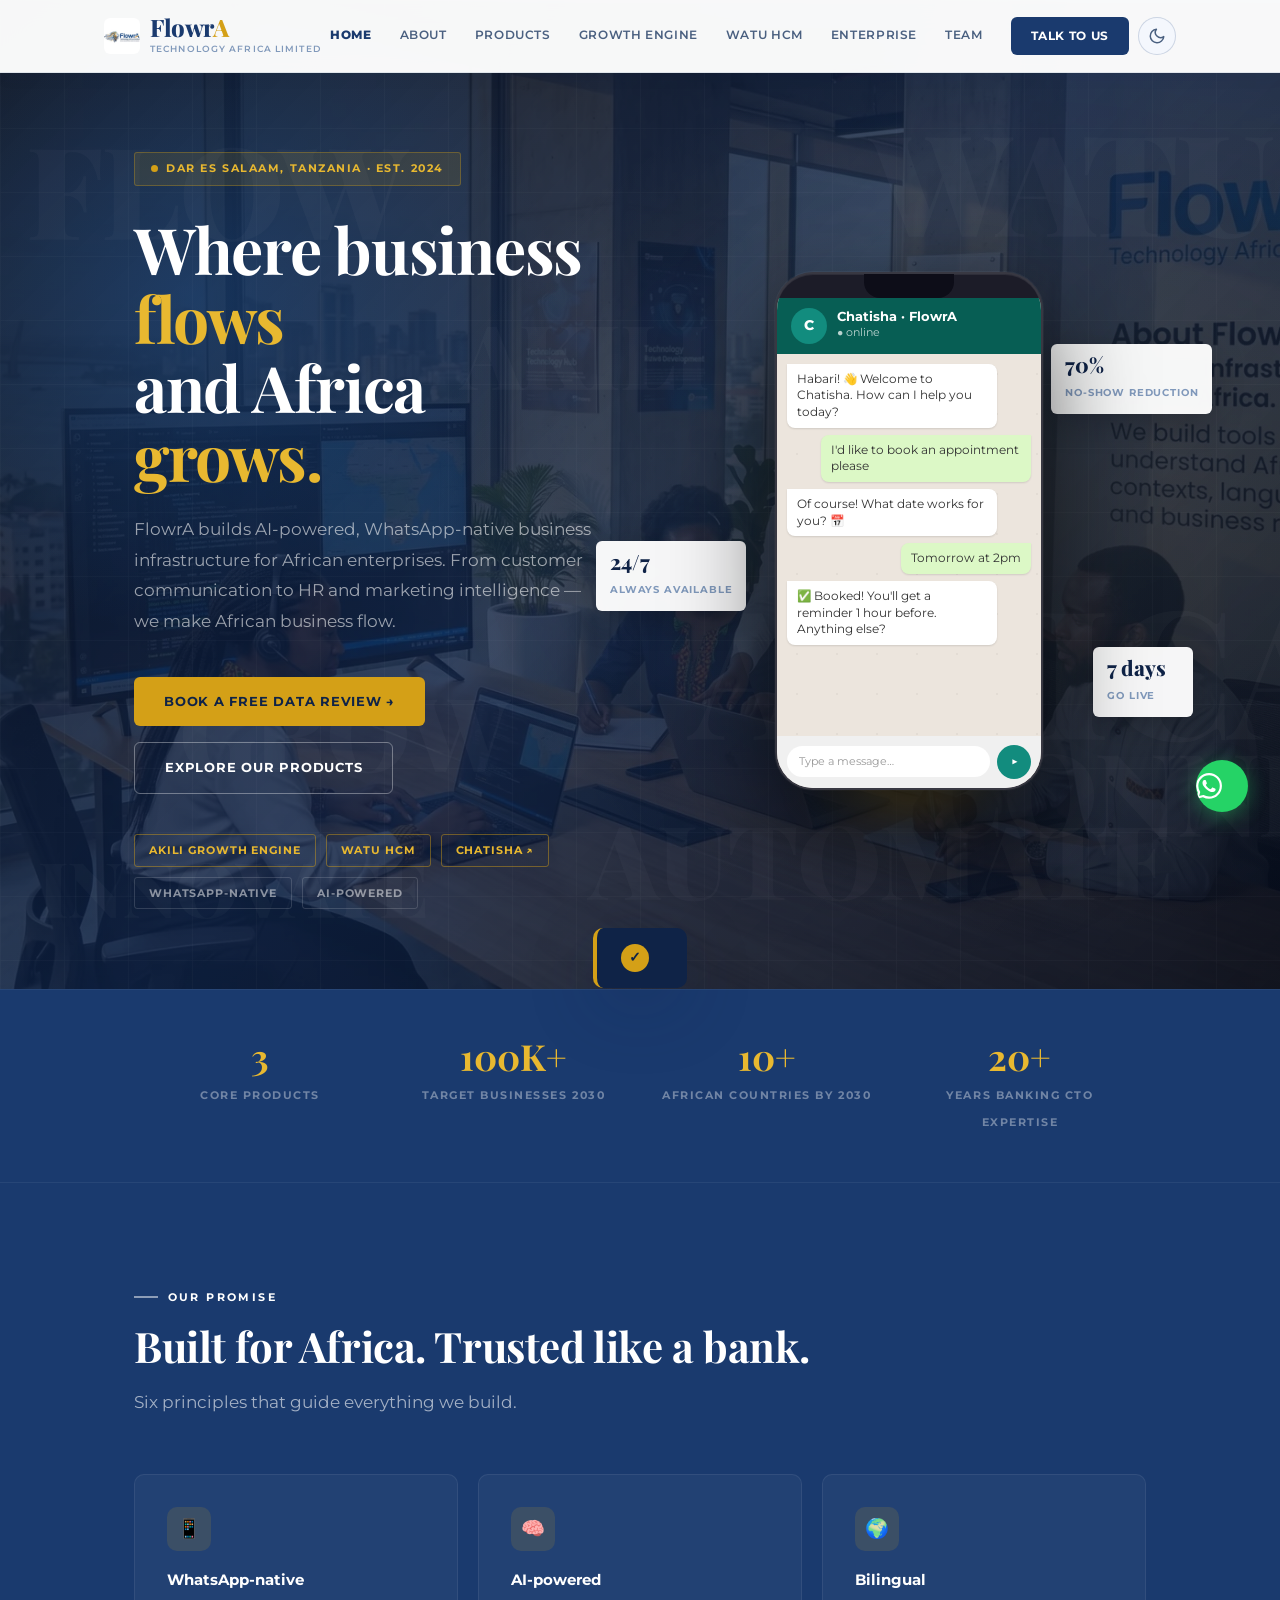
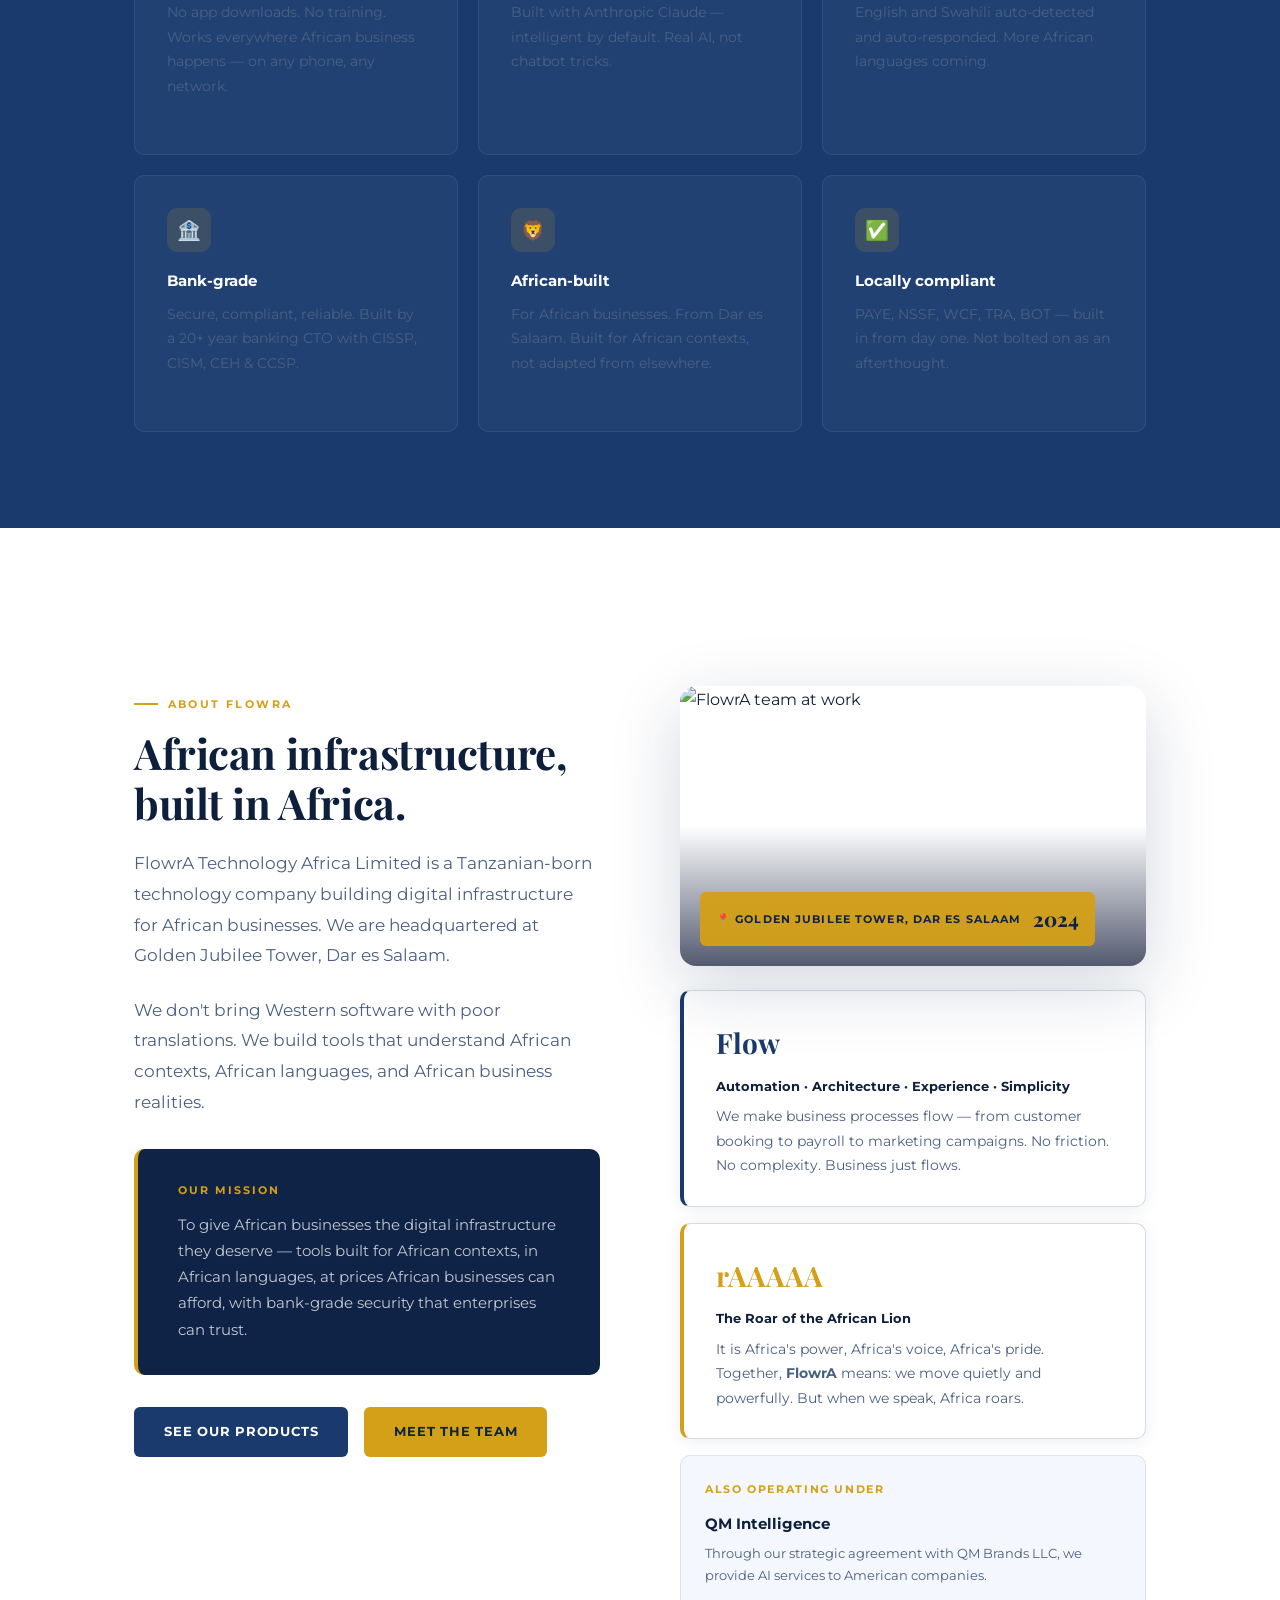
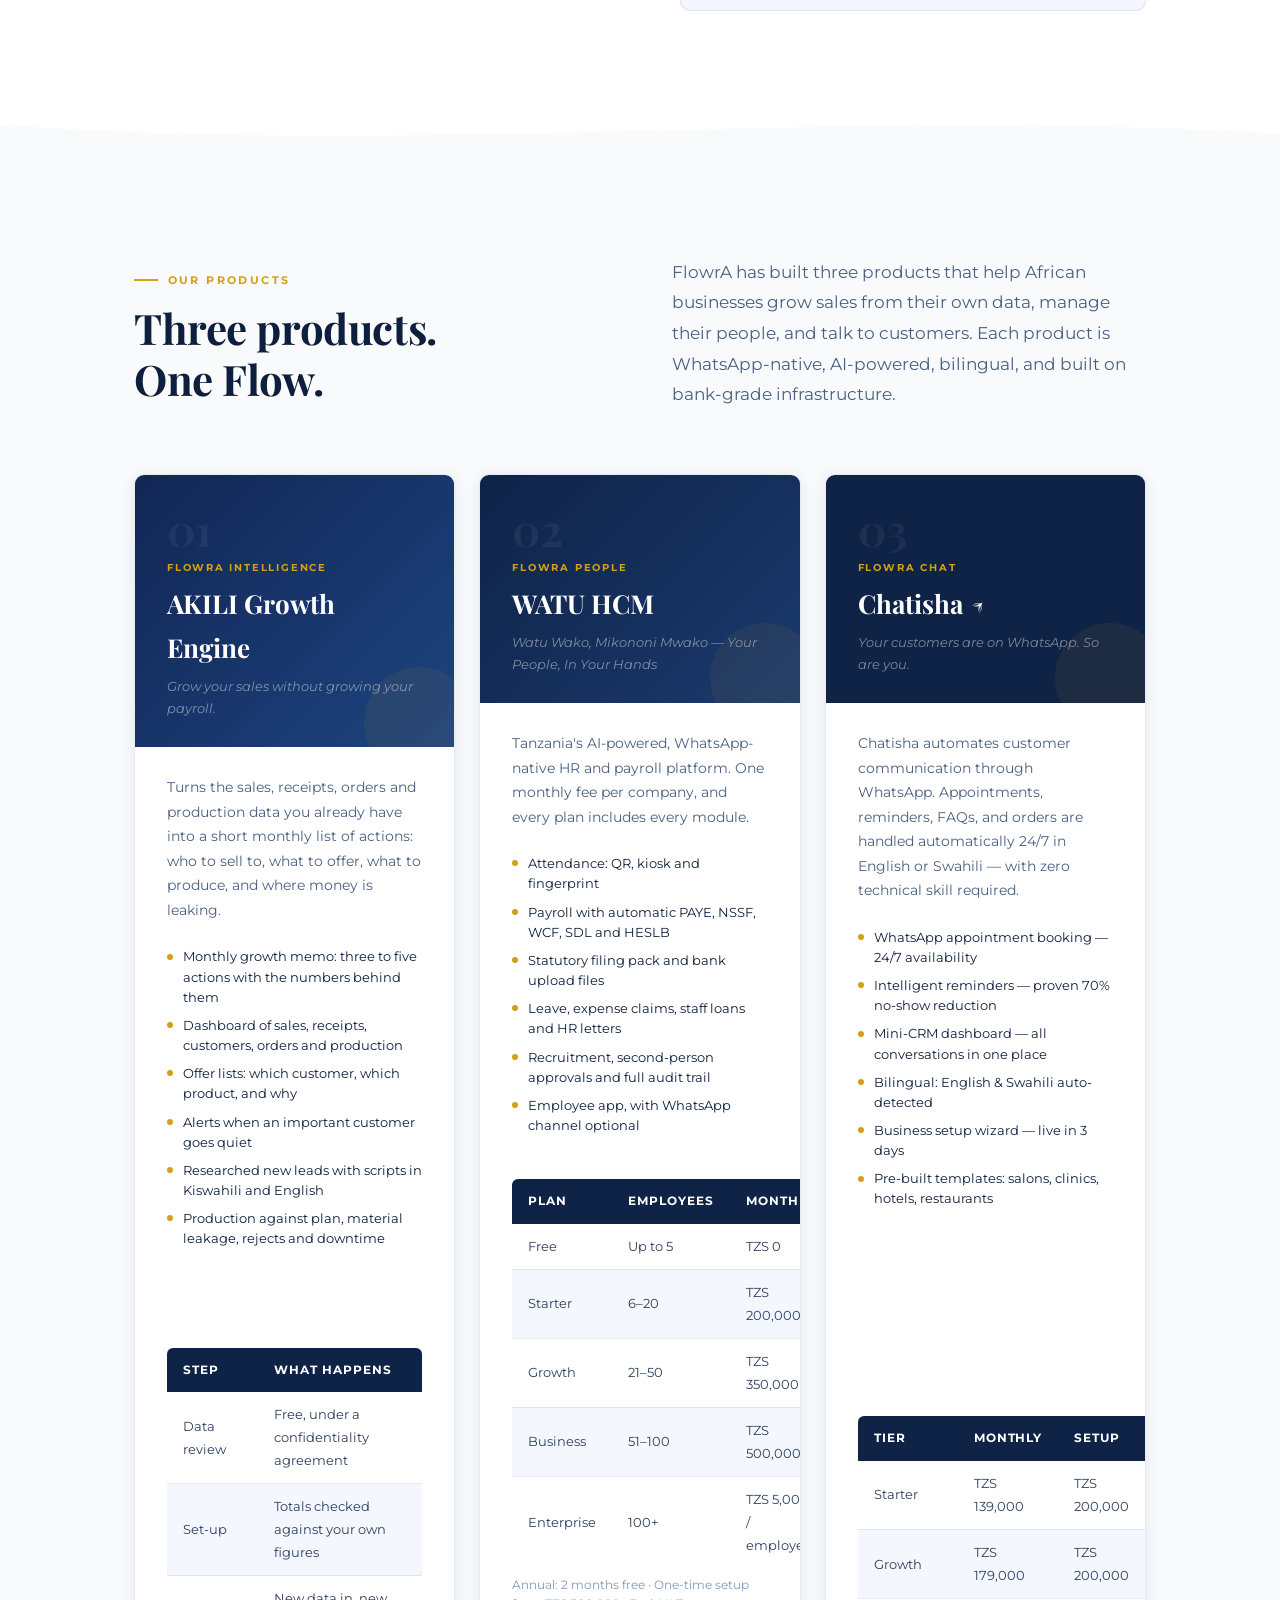
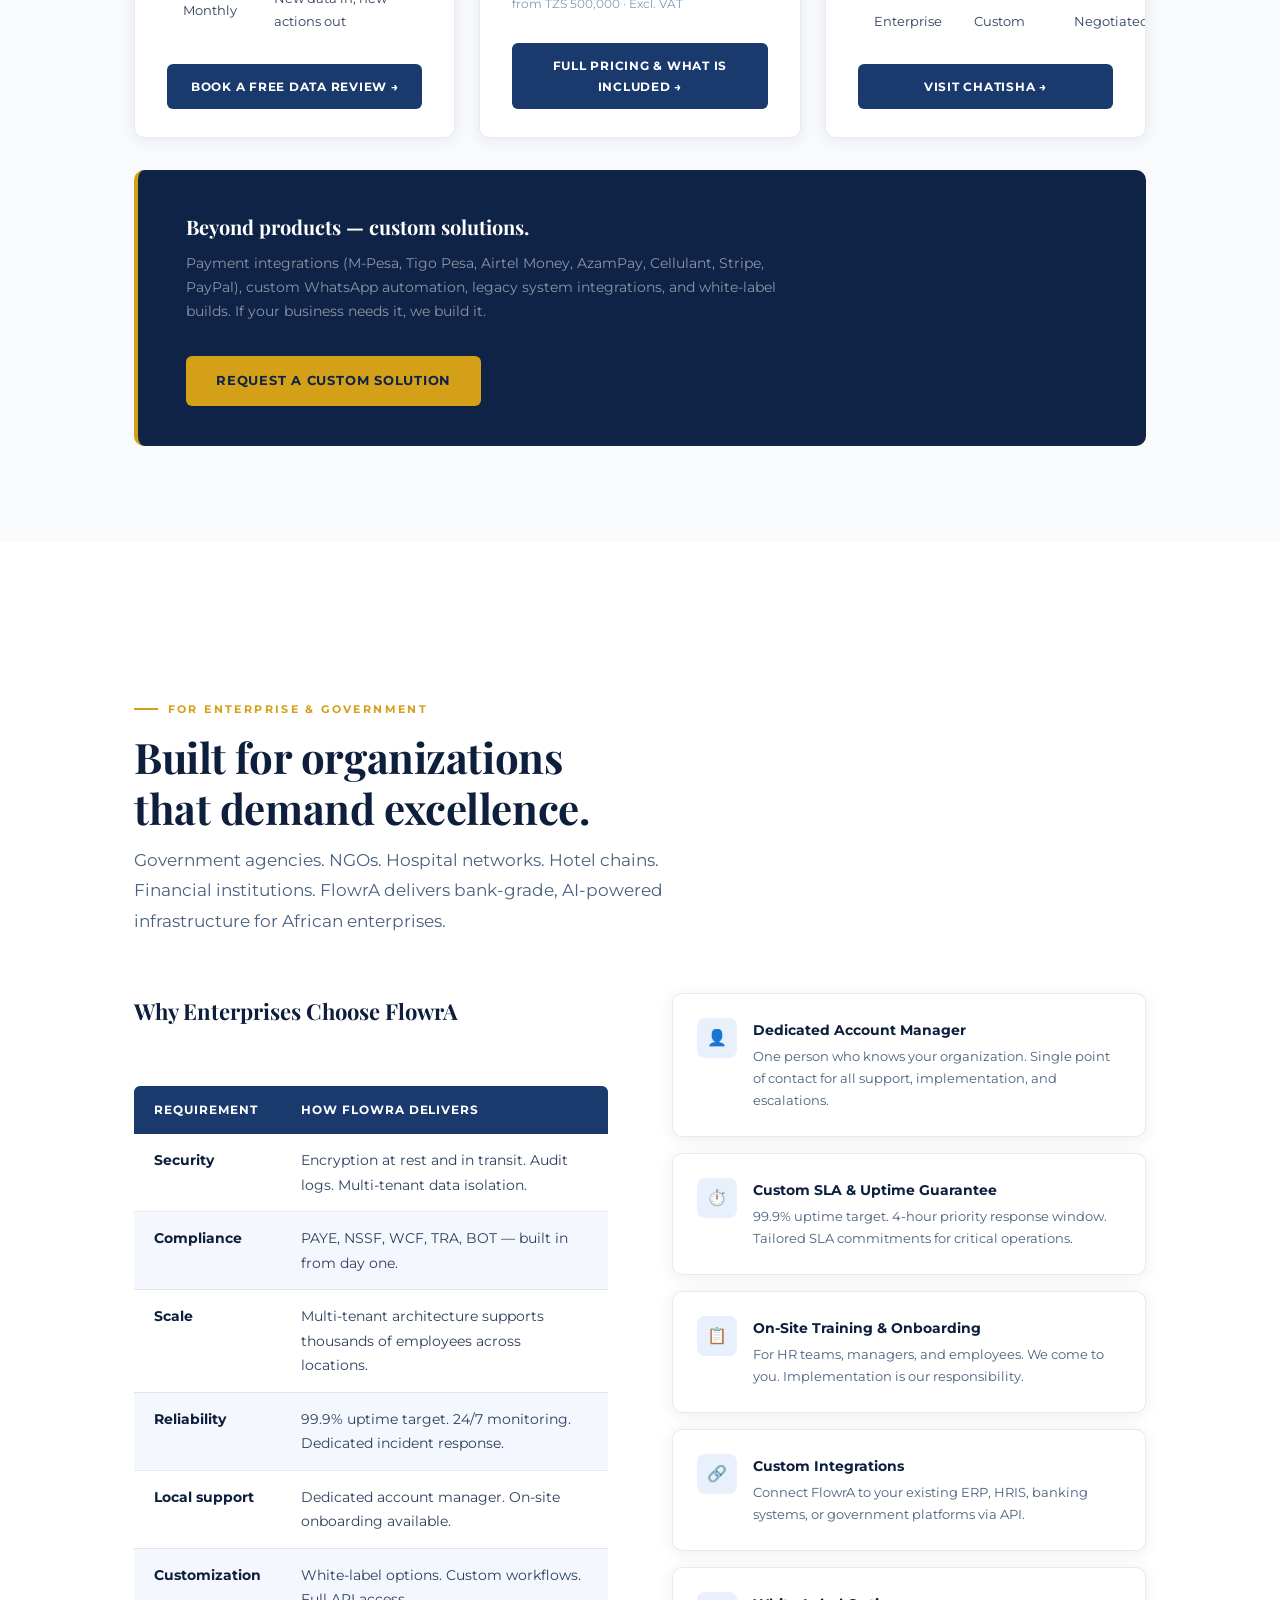
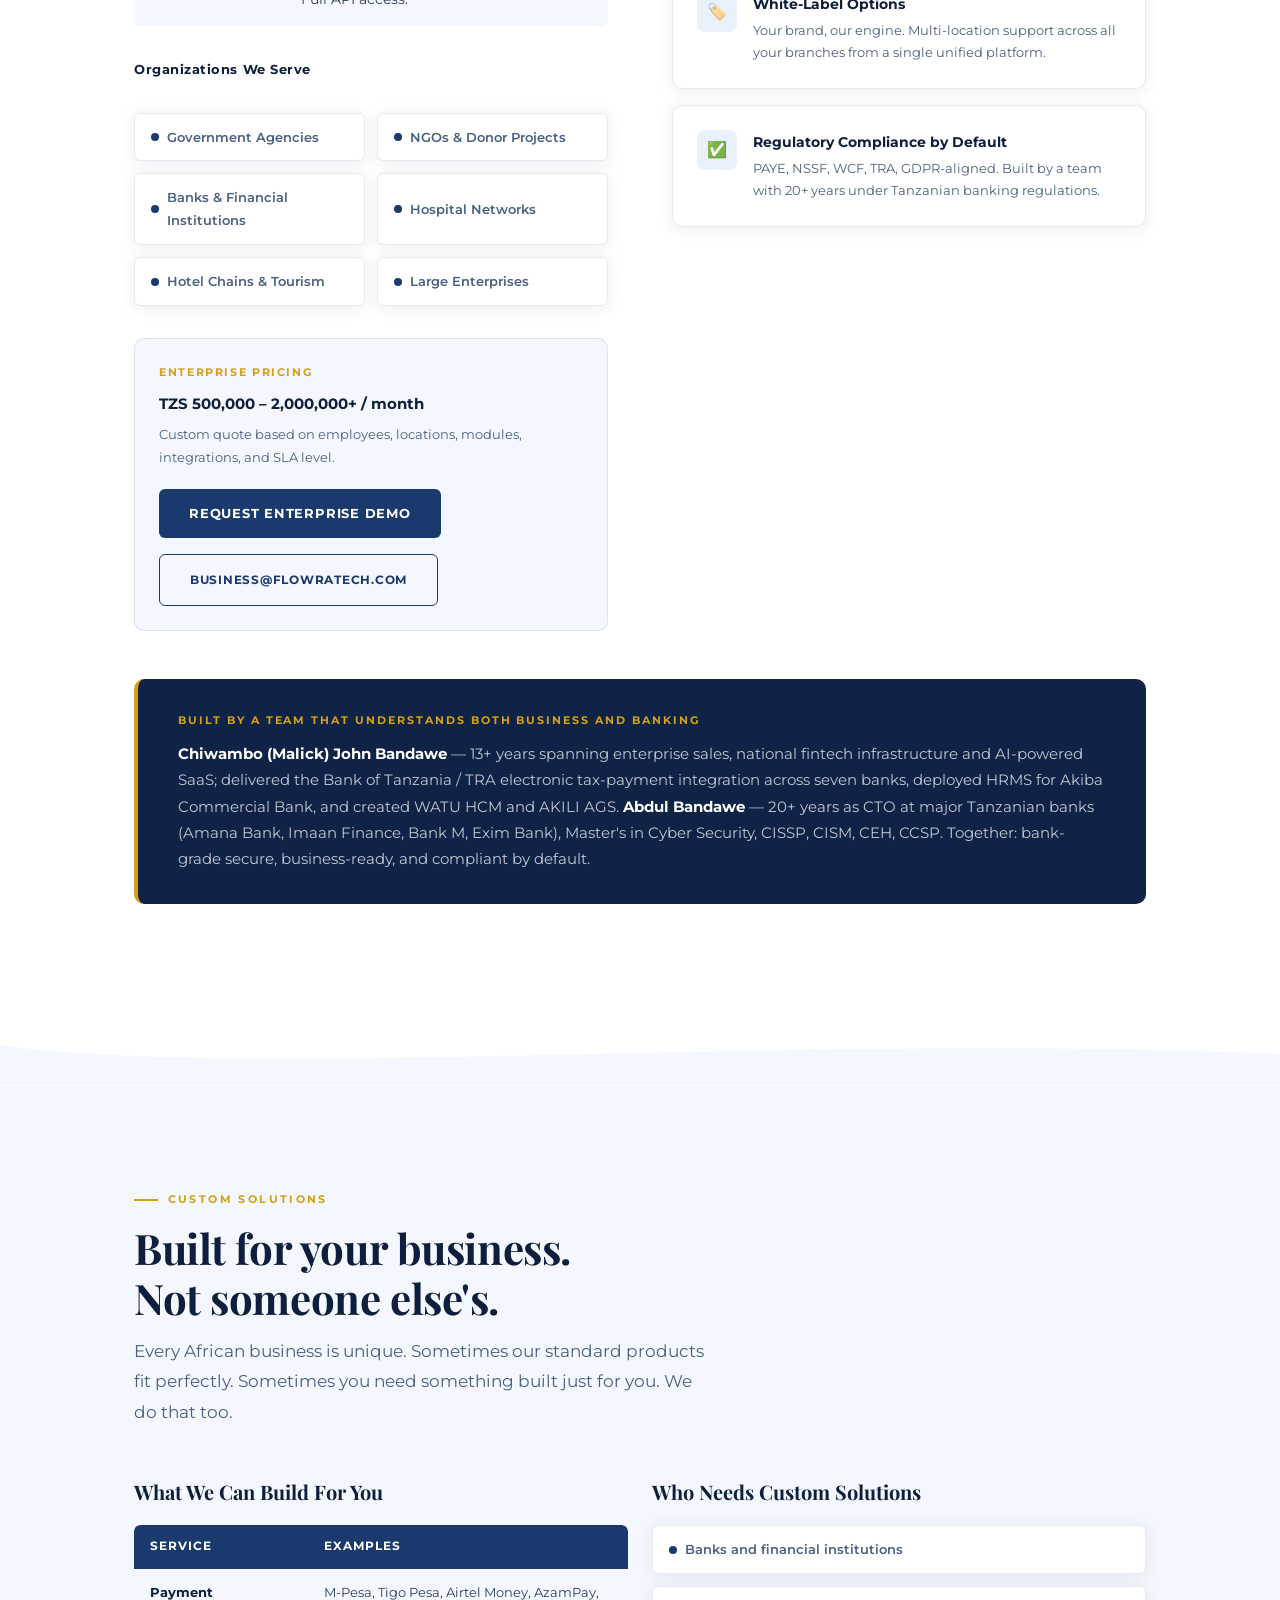
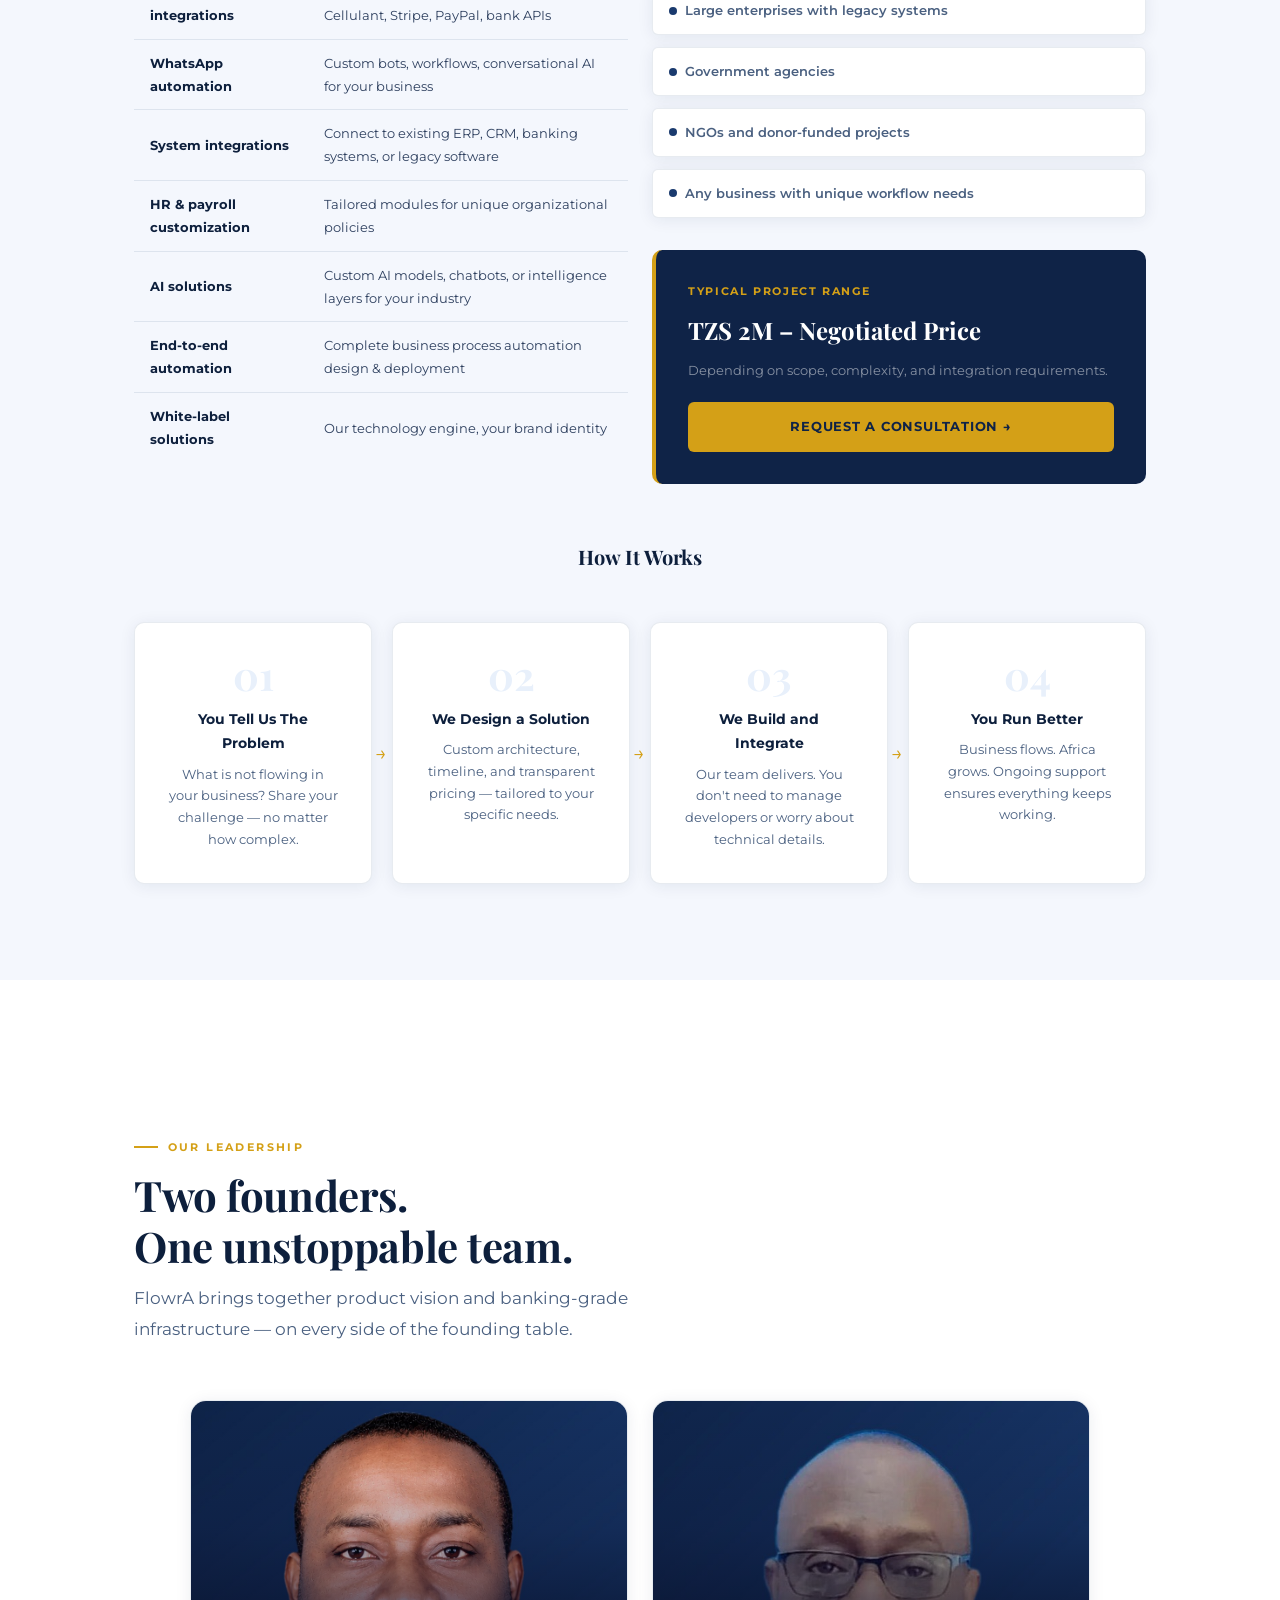
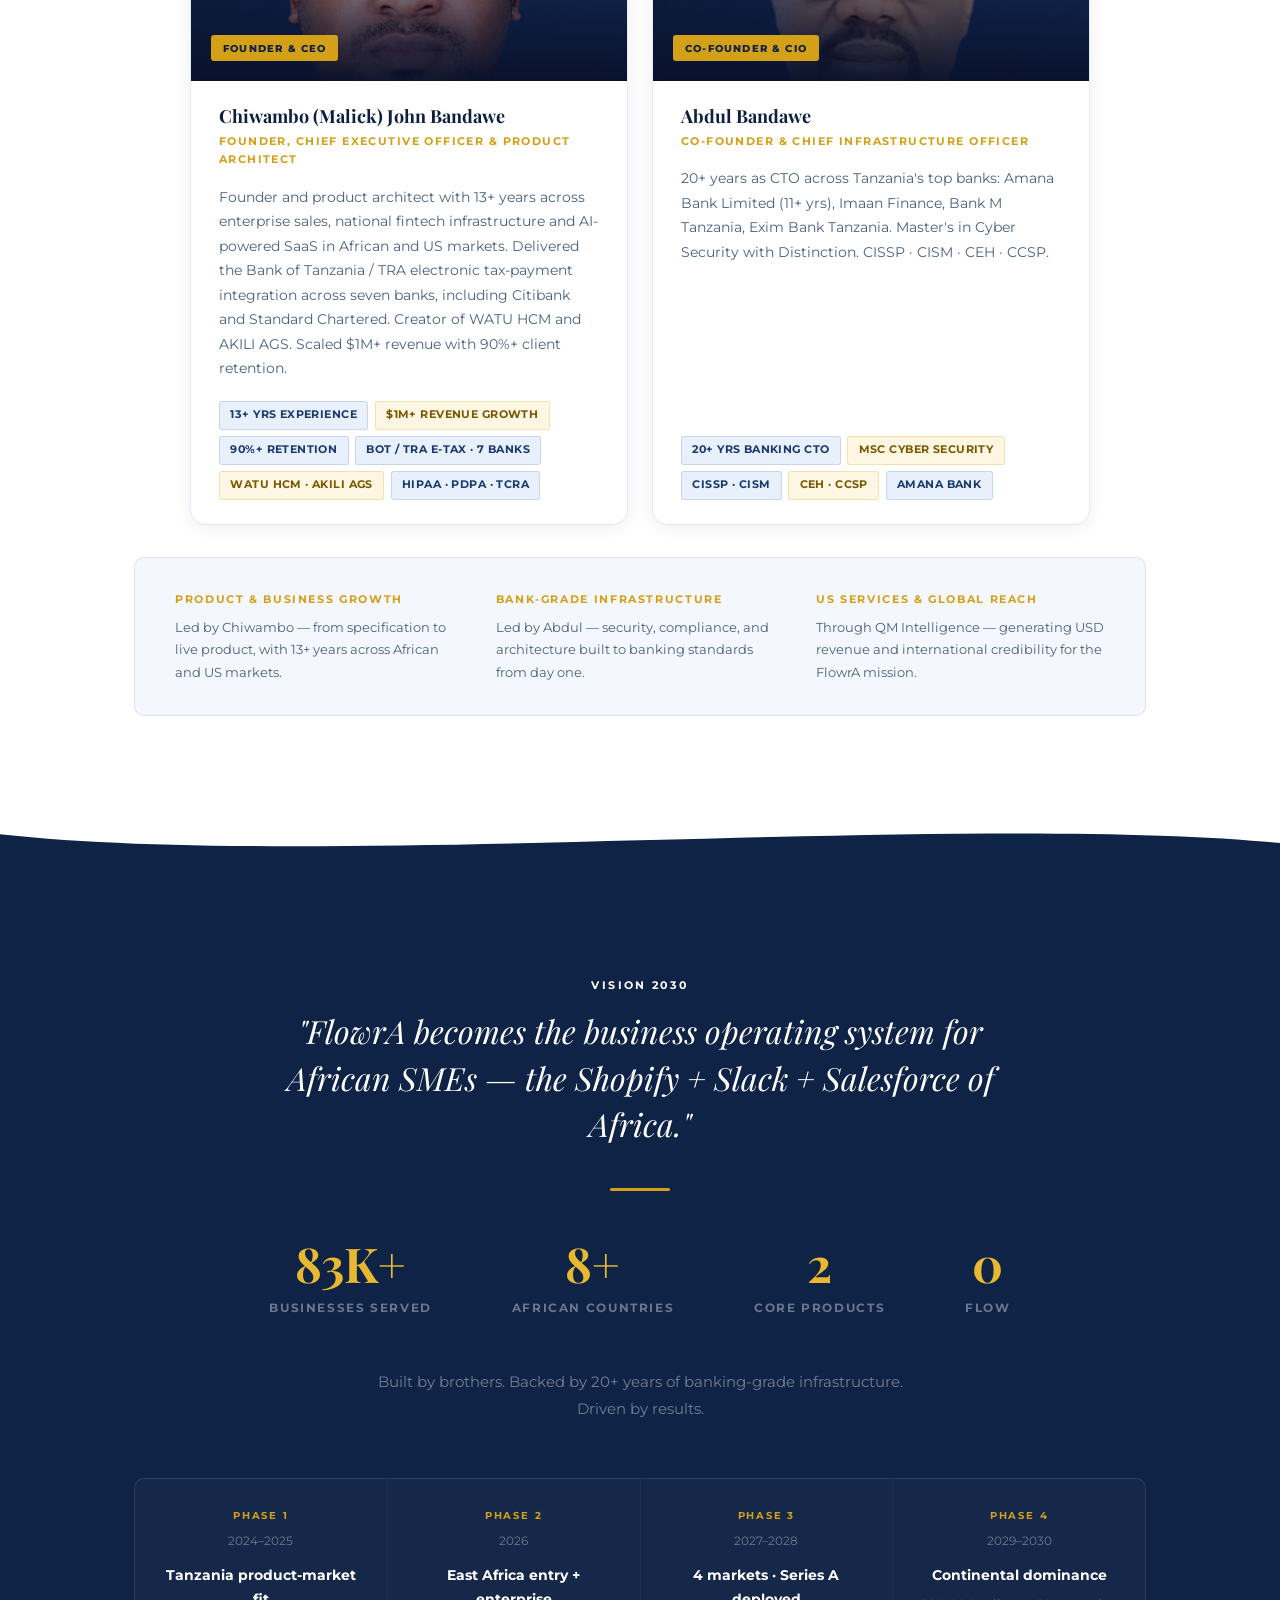
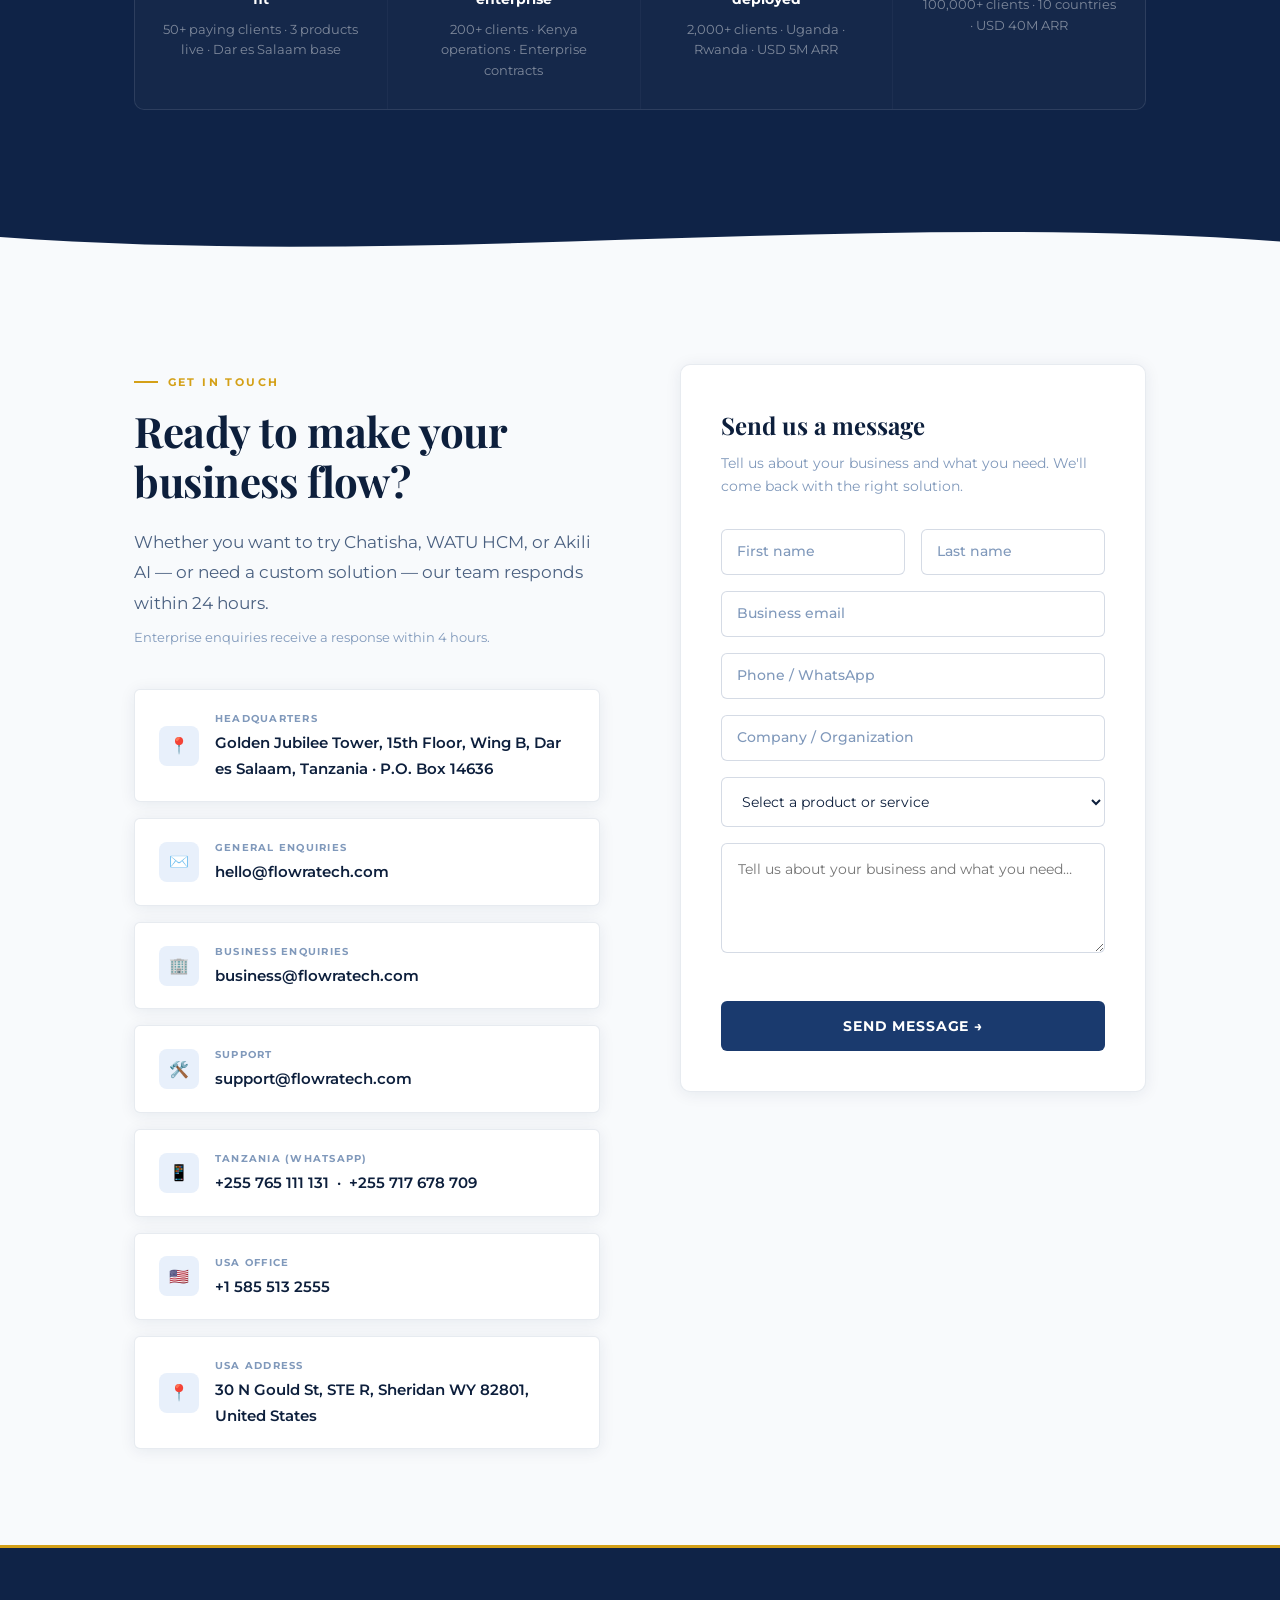
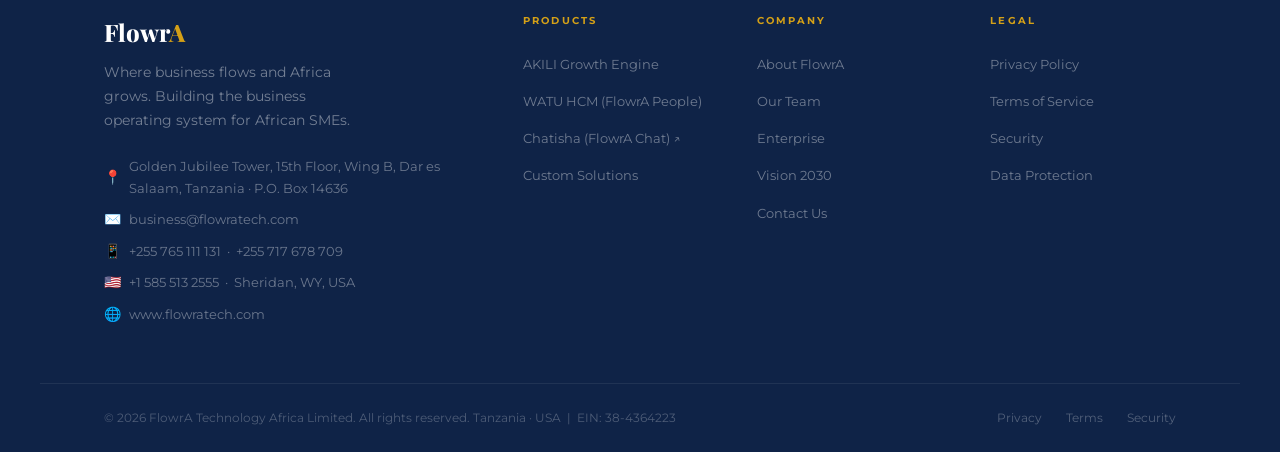
==== commit eef4a51a: "Add AKILI Growth Engine and WATU HCM product pages; new WATU pricing - growth-engine.html: full page" ====
--- a/index.html
+++ b/index.html
@@ -3,11 +3,11 @@
 <head>
   <meta charset="UTF-8">
   <meta name="viewport" content="width=device-width, initial-scale=1.0">
-  <meta name="description" content="FlowrA Technology Africa Limited — AI-powered, WhatsApp-native business infrastructure for African enterprises. Chatisha, WATU HCM, Akili AI. Built in Dar es Salaam.">
+  <meta name="description" content="FlowrA Technology Africa Limited — AKILI Growth Engine turns your sales and production data into monthly actions; WATU HCM runs HR and payroll on WhatsApp. Built in Dar es Salaam.">
   <meta name="keywords" content="FlowrA, Tanzania, Africa, HR software, WhatsApp automation, AI business tools, Chatisha, WATU HCM, Akili AI, Dar es Salaam">
   <meta name="robots" content="index, follow">
   <meta property="og:title" content="FlowrA Technology Africa — Where Business Flows and Africa Grows">
-  <meta property="og:description" content="AI-powered, WhatsApp-native business infrastructure built in Africa for Africa. Chatisha · WATU HCM · Akili AI.">
+  <meta property="og:description" content="AKILI Growth Engine · WATU HCM · Chatisha. AI-powered business infrastructure built in Africa for Africa.">
   <meta property="og:image" content="https://www.flowratech.com/images/og-image.jpg">
   <meta property="og:image:width" content="1200">
   <meta property="og:image:height" content="630">
@@ -30,7 +30,7 @@
   <link rel="preload" href="images/hero-bg-960.webp" as="image" type="image/webp" media="(max-width: 768px)">
 
   <link rel="stylesheet" href="css/animations.css?v=20261021">
-  <link rel="stylesheet" href="css/styles.css?v=20261022">
+  <link rel="stylesheet" href="css/styles.css?v=20261023">
 </head>
 <body>
 
@@ -69,10 +69,10 @@
         <a href="#home">Home</a>
         <a href="#about">About</a>
         <a href="#products">Products</a>
+        <a href="growth-engine.html">Growth Engine</a>
+        <a href="watu-hcm.html">WATU HCM</a>
         <a href="#enterprise">Enterprise</a>
-        <a href="#custom">Custom</a>
         <a href="#team">Team</a>
-        <a href="#vision">Vision 2030</a>
         <a href="#contact" class="nav-cta">Talk to us</a>
       </div>
 
@@ -105,14 +105,16 @@
 
   <!-- Mobile Menu -->
   <div class="mob-menu" id="mob-menu" role="dialog" aria-label="Mobile navigation">
-    <a href="#home"      >Home</a>
-    <a href="#about"     >About</a>
-    <a href="#products"  >Products</a>
+    <a href="#home">Home</a>
+    <a href="#about">About</a>
+    <a href="#products">Products</a>
+    <a href="growth-engine.html">AKILI Growth Engine</a>
+    <a href="watu-hcm.html">WATU HCM</a>
     <a href="#enterprise">Enterprise</a>
-    <a href="#custom"    >Custom Solutions</a>
-    <a href="#team"      >Our Team</a>
-    <a href="#vision"    >Vision 2030</a>
-    <a href="#contact"    class="mob-cta">Talk to us →</a>
+    <a href="#custom">Custom Solutions</a>
+    <a href="#team">Our Team</a>
+    <a href="#vision">Vision 2030</a>
+    <a href="#contact" class="mob-cta">Talk to us →</a>
   </div>
 
   <!-- ════════════════ HERO ════════════════ -->
@@ -149,13 +151,13 @@
           </h1>
           <p class="hero-sub a3">FlowrA builds AI-powered, WhatsApp-native business infrastructure for African enterprises. From customer communication to HR and marketing intelligence — we make African business flow.</p>
           <div class="hero-btns a4">
-            <a href="#products"   class="btn btn-gold">Explore our products →</a>
-            <a href="#enterprise" class="btn btn-outline-white">Talk to enterprise</a>
+            <a href="growth-engine.html" class="btn btn-gold">Book a free data review →</a>
+            <a href="#products" class="btn btn-outline-white">Explore our products</a>
           </div>
           <div class="hero-pills a4">
+            <a href="growth-engine.html" class="hero-pill hero-pill-link">AKILI Growth Engine</a>
+            <a href="watu-hcm.html" class="hero-pill hero-pill-link">WATU HCM</a>
             <a href="https://www.chatisha.com" target="_blank" rel="noopener noreferrer" class="hero-pill hero-pill-link">Chatisha ↗</a>
-            <a href="https://www.watuhcm.com" target="_blank" rel="noopener noreferrer" class="hero-pill hero-pill-link">WATU HCM ↗</a>
-            <span class="hero-pill">Akili AI</span>
             <span class="hero-pill">WhatsApp-native</span>
             <span class="hero-pill">AI-powered</span>
           </div>
@@ -367,16 +369,79 @@
           <h2 class="title">Three products.<br>One Flow.</h2>
         </div>
         <div>
-          <p class="subtitle">FlowrA has built three products that help African businesses communicate, manage their people, and grow with intelligence. Each product is WhatsApp-native, AI-powered, bilingual, and built on bank-grade infrastructure.</p>
+          <p class="subtitle">FlowrA has built three products that help African businesses grow sales from their own data, manage their people, and talk to customers. Each product is WhatsApp-native, AI-powered, bilingual, and built on bank-grade infrastructure.</p>
         </div>
       </div>
 
       <div class="products-grid reveal-group">
+
+        <!-- AKILI GROWTH ENGINE -->
+        <div class="product-card card-tilt">
+          <div class="pc-head" style="background:linear-gradient(135deg,#112654,#1E4480)">
+            <div class="pc-head-num">01</div>
+            <div class="pc-head-nick">FlowrA Intelligence</div>
+            <a href="growth-engine.html" class="pc-head-name pc-head-link">AKILI Growth Engine</a>
+            <div class="pc-head-tag">Grow your sales without growing your payroll.</div>
+          </div>
+          <div class="pc-body">
+            <p class="pc-desc">Turns the sales, receipts, orders and production data you already have into a short monthly list of actions: who to sell to, what to offer, what to produce, and where money is leaking.</p>
+            <ul class="pc-feats">
+              <li>Monthly growth memo: three to five actions with the numbers behind them</li>
+              <li>Dashboard of sales, receipts, customers, orders and production</li>
+              <li>Offer lists: which customer, which product, and why</li>
+              <li>Alerts when an important customer goes quiet</li>
+              <li>Researched new leads with scripts in Kiswahili and English</li>
+              <li>Production against plan, material leakage, rejects and downtime</li>
+            </ul>
+            <table class="pricing-table">
+              <thead><tr><th scope="col">Step</th><th scope="col">What happens</th></tr></thead>
+              <tbody>
+                <tr><td>Data review</td><td>Free, under a confidentiality agreement</td></tr>
+                <tr><td>Set-up</td><td>Totals checked against your own figures</td></tr>
+                <tr><td>Monthly</td><td>New data in, new actions out</td></tr>
+              </tbody>
+            </table>
+            <a href="growth-engine.html" class="pc-cta">Book a free data review →</a>
+          </div>
+        </div>
+
+        <!-- WATU HCM -->
+        <div class="product-card card-tilt">
+          <div class="pc-head" style="background:linear-gradient(135deg,#0F2347,#1A3A6E)">
+            <div class="pc-head-num">02</div>
+            <div class="pc-head-nick">FlowrA People</div>
+            <a href="watu-hcm.html" class="pc-head-name pc-head-link">WATU HCM</a>
+            <div class="pc-head-tag">Watu Wako, Mikononi Mwako — Your People, In Your Hands</div>
+          </div>
+          <div class="pc-body">
+            <p class="pc-desc">Tanzania's AI-powered, WhatsApp-native HR and payroll platform. One monthly fee per company, and every plan includes every module.</p>
+            <ul class="pc-feats">
+              <li>Attendance: QR, kiosk and fingerprint</li>
+              <li>Payroll with automatic PAYE, NSSF, WCF, SDL and HESLB</li>
+              <li>Statutory filing pack and bank upload files</li>
+              <li>Leave, expense claims, staff loans and HR letters</li>
+              <li>Recruitment, second-person approvals and full audit trail</li>
+              <li>Employee app, with WhatsApp channel optional</li>
+            </ul>
+            <table class="pricing-table">
+              <thead><tr><th scope="col">Plan</th><th scope="col">Employees</th><th scope="col">Monthly</th></tr></thead>
+              <tbody>
+                <tr><td>Free</td><td>Up to 5</td><td>TZS 0</td></tr>
+                <tr><td>Starter</td><td>6–20</td><td>TZS 200,000</td></tr>
+                <tr><td>Growth</td><td>21–50</td><td>TZS 350,000</td></tr>
+                <tr><td>Business</td><td>51–100</td><td>TZS 500,000</td></tr>
+                <tr><td>Enterprise</td><td>100+</td><td>TZS 5,000 / employee</td></tr>
+              </tbody>
+            </table>
+            <div style="font-size:.72rem;color:var(--text-muted);margin:.5rem 0">Annual: 2 months free · One-time setup from TZS 500,000 · Excl. VAT</div>
+            <a href="watu-hcm.html" class="pc-cta">Full pricing &amp; what is included →</a>
+          </div>
+        </div>
 
         <!-- CHATISHA -->
         <div class="product-card card-tilt">
           <div class="pc-head">
-            <div class="pc-head-num">01</div>
+            <div class="pc-head-num">03</div>
             <div class="pc-head-nick">FlowrA Chat</div>
             <a href="https://www.chatisha.com" target="_blank" rel="noopener noreferrer" class="pc-head-name pc-head-link">Chatisha ↗</a>
             <div class="pc-head-tag">Your customers are on WhatsApp. So are you.</div>
@@ -400,67 +465,6 @@
               </tbody>
             </table>
             <a href="https://www.chatisha.com" target="_blank" rel="noopener noreferrer" class="pc-cta">Visit Chatisha →</a>
-          </div>
-        </div>
-
-        <!-- WATU HCM -->
-        <div class="product-card card-tilt">
-          <div class="pc-head" style="background:linear-gradient(135deg,#0F2347,#1A3A6E)">
-            <div class="pc-head-num">02</div>
-            <div class="pc-head-nick">FlowrA People</div>
-            <a href="https://www.watuhcm.com" target="_blank" rel="noopener noreferrer" class="pc-head-name pc-head-link">WATU HCM ↗</a>
-            <div class="pc-head-tag">Watu Wako, Mikononi Mwako — Your People, In Your Hands</div>
-          </div>
-          <div class="pc-body">
-            <p class="pc-desc">Tanzania's first AI-powered, WhatsApp-native HR and payroll platform. Employees request leave, check payslips, and clock in/out — all via WhatsApp. No app. No training.</p>
-            <ul class="pc-feats">
-              <li><strong>WATU HR</strong> — Digital employee records &amp; document alerts</li>
-              <li><strong>WATU Recruit</strong> — AI CV scoring &amp; candidate pipeline</li>
-              <li><strong>WATU Leave</strong> — Leave requests via WhatsApp or web</li>
-              <li><strong>WATU Pay</strong> — Payroll: PAYE, NSSF, WCF compliant</li>
-              <li><strong>WATU Docs</strong> — AI HR letters in English &amp; Swahili</li>
-              <li><strong>WATU Attend</strong> — Attendance &amp; shift management</li>
-            </ul>
-            <table class="pricing-table">
-              <thead><tr><th scope="col">Tier</th><th scope="col">Staff Range</th><th scope="col">Monthly</th></tr></thead>
-              <tbody>
-                <tr><td>Starter</td><td>1–20</td><td>USD 99$</td></tr>
-                <tr><td>Growth</td><td>21–50</td><td>USD 139$</td></tr>
-                <tr><td>Enterprise</td><td>100+</td><td>Custom</td></tr>
-              </tbody>
-            </table>
-            <a href="https://www.watuhcm.com" target="_blank" rel="noopener noreferrer" class="pc-cta">Visit WATU HCM →</a>
-          </div>
-        </div>
-
-        <!-- AKILI AI -->
-        <div class="product-card card-tilt">
-          <div class="pc-head" style="background:linear-gradient(135deg,#112654,#1E4480)">
-            <div class="pc-head-num">03</div>
-            <div class="pc-head-nick">FlowrA Intelligence</div>
-            <div class="pc-head-name">Akili AI</div>
-            <div class="pc-head-tag">Think together. Plan smarter. Publish consistently. Measure everything.</div>
-          </div>
-          <div class="pc-body">
-            <p class="pc-desc">Akili AI turns everyday WhatsApp team conversations into structured marketing campaigns, tasks, content briefs, and performance reports. Your team chats. Akili does the rest.</p>
-            <ul class="pc-feats">
-              <li>WhatsApp team collaboration — no new apps, no training</li>
-              <li>AI campaign &amp; task planning from raw ideas</li>
-              <li>Brand intelligence engine — consistent voice &amp; tone</li>
-              <li>Automated daily &amp; monthly leadership reports</li>
-              <li>Social media analytics &amp; scheduling (coming Q3 2026)</li>
-              <li>Multi-client support for agencies</li>
-            </ul>
-            <table class="pricing-table">
-              <thead><tr><th scope="col">Tier</th><th scope="col">Users</th><th scope="col">USD / mo</th></tr></thead>
-              <tbody>
-                <tr><td>Starter</td><td>1–2</td><td>$49</td></tr>
-                <tr><td>Growth</td><td>3–5</td><td>$99</td></tr>
-                <tr><td>Enterprise</td><td>20+</td><td>Custom</td></tr>
-              </tbody>
-            </table>
-            <div style="font-size:.72rem;color:var(--text-muted);margin:.5rem 0">Setup: $99 one-time · 10% annual discount</div>
-            <a href="#contact" class="pc-cta">Start with Akili AI →</a>
           </div>
         </div>
 
@@ -895,9 +899,9 @@
               <div class="fg">
                 <select id="interest" name="interest">
                   <option value="" disabled selected>Select a product or service</option>
+                  <option>AKILI Growth Engine — free data review</option>
+                  <option>WATU HCM (FlowrA People)</option>
                   <option>Chatisha (FlowrA Chat)</option>
-                  <option>WATU HCM (FlowrA People)</option>
-                  <option>Akili AI (FlowrA Intelligence)</option>
                   <option>Custom solution / integration</option>
                   <option>Enterprise &amp; government</option>
                   <option>General enquiry</option>
@@ -933,9 +937,9 @@
       <div class="footer-col">
         <h5>Products</h5>
         <ul>
+          <li><a href="growth-engine.html">AKILI Growth Engine</a></li>
+          <li><a href="watu-hcm.html">WATU HCM (FlowrA People)</a></li>
           <li><a href="https://www.chatisha.com" target="_blank" rel="noopener noreferrer">Chatisha (FlowrA Chat) ↗</a></li>
-          <li><a href="https://www.watuhcm.com" target="_blank" rel="noopener noreferrer">WATU HCM (FlowrA People) ↗</a></li>
-          <li><a href="#products">Akili AI (FlowrA Intelligence)</a></li>
           <li><a href="#custom">Custom Solutions</a></li>
         </ul>
       </div>
@@ -981,6 +985,6 @@
   <button type="button" id="scroll-top" aria-label="Back to top">↑</button>
 
   <script src="https://js.hcaptcha.com/1/api.js" async defer></script>
-  <script src="js/main.js?v=20261021"></script>
+  <script src="js/main.js?v=20261023"></script>
 </body>
 </html>
--- a/css/styles.css
+++ b/css/styles.css
@@ -932,3 +932,59 @@
       linear-gradient(135deg, #060C1A 0%, #1A3A6E 60%, #0F2347 100%);
   }
 }
+
+/* ═══════════════════════════════════════════════════════
+   PRODUCT PAGES (growth-engine.html, watu-hcm.html)
+═══════════════════════════════════════════════════════ */
+.page-hero { position: relative; overflow: hidden; padding: 9rem 0 5rem; background: linear-gradient(135deg, #060C1A 0%, #1A3A6E 60%, #0F2347 100%); color: #fff; }
+.page-hero .wrap { display: grid; grid-template-columns: 1.1fr 1fr; gap: 3.5rem; align-items: center; }
+.page-hero h1 { font-family: 'Playfair Display', serif; font-size: clamp(2rem, 4.2vw, 3.25rem); font-weight: 800; line-height: 1.12; letter-spacing: -0.02em; margin: 1rem 0 1.25rem; color: #fff; }
+.page-hero h1 em { font-style: italic; color: var(--gold-light); }
+.page-hero .lead { font-size: 1.0625rem; line-height: 1.8; color: rgba(255,255,255,0.72); max-width: 560px; }
+.page-hero .sw { margin-top: 1rem; font-size: 0.9rem; font-style: italic; color: var(--gold-light); }
+.page-hero .hero-btns { margin-top: 2rem; }
+.page-hero-img { border-radius: var(--r); overflow: hidden; box-shadow: 0 24px 80px rgba(0,0,0,0.5); border: 1px solid rgba(255,255,255,0.12); background: #fff; }
+.page-hero-img img { display: block; width: 100%; height: auto; }
+
+.two-col { display: grid; grid-template-columns: 1fr 1fr; gap: 1.5rem; margin-top: 2.5rem; }
+.col-card { background: var(--bg); border: 1px solid var(--border); border-radius: var(--r); padding: 2rem; border-top: 4px solid var(--navy); box-shadow: var(--sh-sm); }
+.col-card.gold { border-top-color: var(--gold); }
+.col-card h3 { font-family: 'Playfair Display', serif; font-size: 1.25rem; color: var(--text-dark); margin-bottom: 0.75rem; }
+.col-card p { font-size: 0.9375rem; color: var(--text-mid); line-height: 1.75; }
+
+.check-list { list-style: none; display: grid; gap: 0.75rem; margin-top: 1.5rem; }
+.check-list li { display: flex; gap: 0.75rem; align-items: flex-start; font-size: 0.9375rem; color: var(--text-dark); line-height: 1.6; }
+.check-list li::before { content: '✓'; flex-shrink: 0; width: 1.5rem; height: 1.5rem; border-radius: 50%; background: var(--gold); color: var(--navy-dark); font-weight: 800; font-size: 0.8rem; display: inline-flex; align-items: center; justify-content: center; margin-top: 0.1rem; }
+.check-list.cols-2 { grid-template-columns: 1fr 1fr; column-gap: 2rem; }
+
+.page-section-head { max-width: 680px; margin-bottom: 2rem; }
+.page-section-head .subtitle { max-width: none; }
+
+.faq { display: grid; gap: 0.75rem; margin-top: 2rem; }
+.faq details { background: var(--bg); border: 1px solid var(--border); border-radius: var(--r-sm); padding: 0 1.25rem; }
+.faq summary { cursor: pointer; list-style: none; padding: 1rem 0; font-weight: 700; font-size: 0.9375rem; color: var(--text-dark); display: flex; justify-content: space-between; align-items: center; gap: 1rem; }
+.faq summary::-webkit-details-marker { display: none; }
+.faq summary::after { content: '+'; color: var(--gold); font-size: 1.25rem; font-weight: 400; }
+.faq details[open] summary::after { content: '–'; }
+.faq details p { padding: 0 0 1rem; font-size: 0.9rem; color: var(--text-mid); line-height: 1.7; }
+
+.cta-band { background: var(--navy-dark); border-radius: var(--r); padding: 3rem; text-align: center; border-top: 4px solid var(--gold); }
+.cta-band h2 { font-family: 'Playfair Display', serif; color: #fff; font-size: clamp(1.5rem, 3vw, 2.25rem); margin-bottom: 0.75rem; }
+.cta-band p { color: rgba(255,255,255,0.65); max-width: 560px; margin: 0 auto 1.75rem; line-height: 1.7; }
+
+.price-table-wrap { margin-top: 2rem; }
+.price-table-wrap .pricing-table td:first-child { font-weight: 700; color: var(--text-dark); white-space: nowrap; }
+.price-table-wrap .pricing-table tr.rec td { background: rgba(212,160,23,0.10); }
+.price-table-wrap .pricing-table tr.rec td:first-child::after { content: 'Recommended'; display: inline-block; margin-left: 0.5rem; font-size: 0.62rem; font-weight: 700; letter-spacing: 0.08em; text-transform: uppercase; color: var(--navy-dark); background: var(--gold); padding: 0.15rem 0.5rem; border-radius: 999px; }
+.price-note { font-size: 0.8rem; color: var(--text-muted); margin-top: 1rem; line-height: 1.6; }
+
+.gallery { display: grid; grid-template-columns: repeat(2, 1fr); gap: 1.25rem; margin-top: 2rem; }
+.gallery figure { margin: 0; background: var(--bg); border: 1px solid var(--border); border-radius: var(--r); overflow: hidden; box-shadow: var(--sh-sm); }
+.gallery img { display: block; width: 100%; height: auto; }
+.gallery figcaption { padding: 0.75rem 1rem; font-size: 0.8rem; color: var(--text-mid); }
+
+@media (max-width: 900px) {
+  .page-hero { padding: 7rem 0 4rem; }
+  .page-hero .wrap { grid-template-columns: 1fr; gap: 2rem; }
+  .two-col, .check-list.cols-2, .gallery { grid-template-columns: 1fr; }
+}
